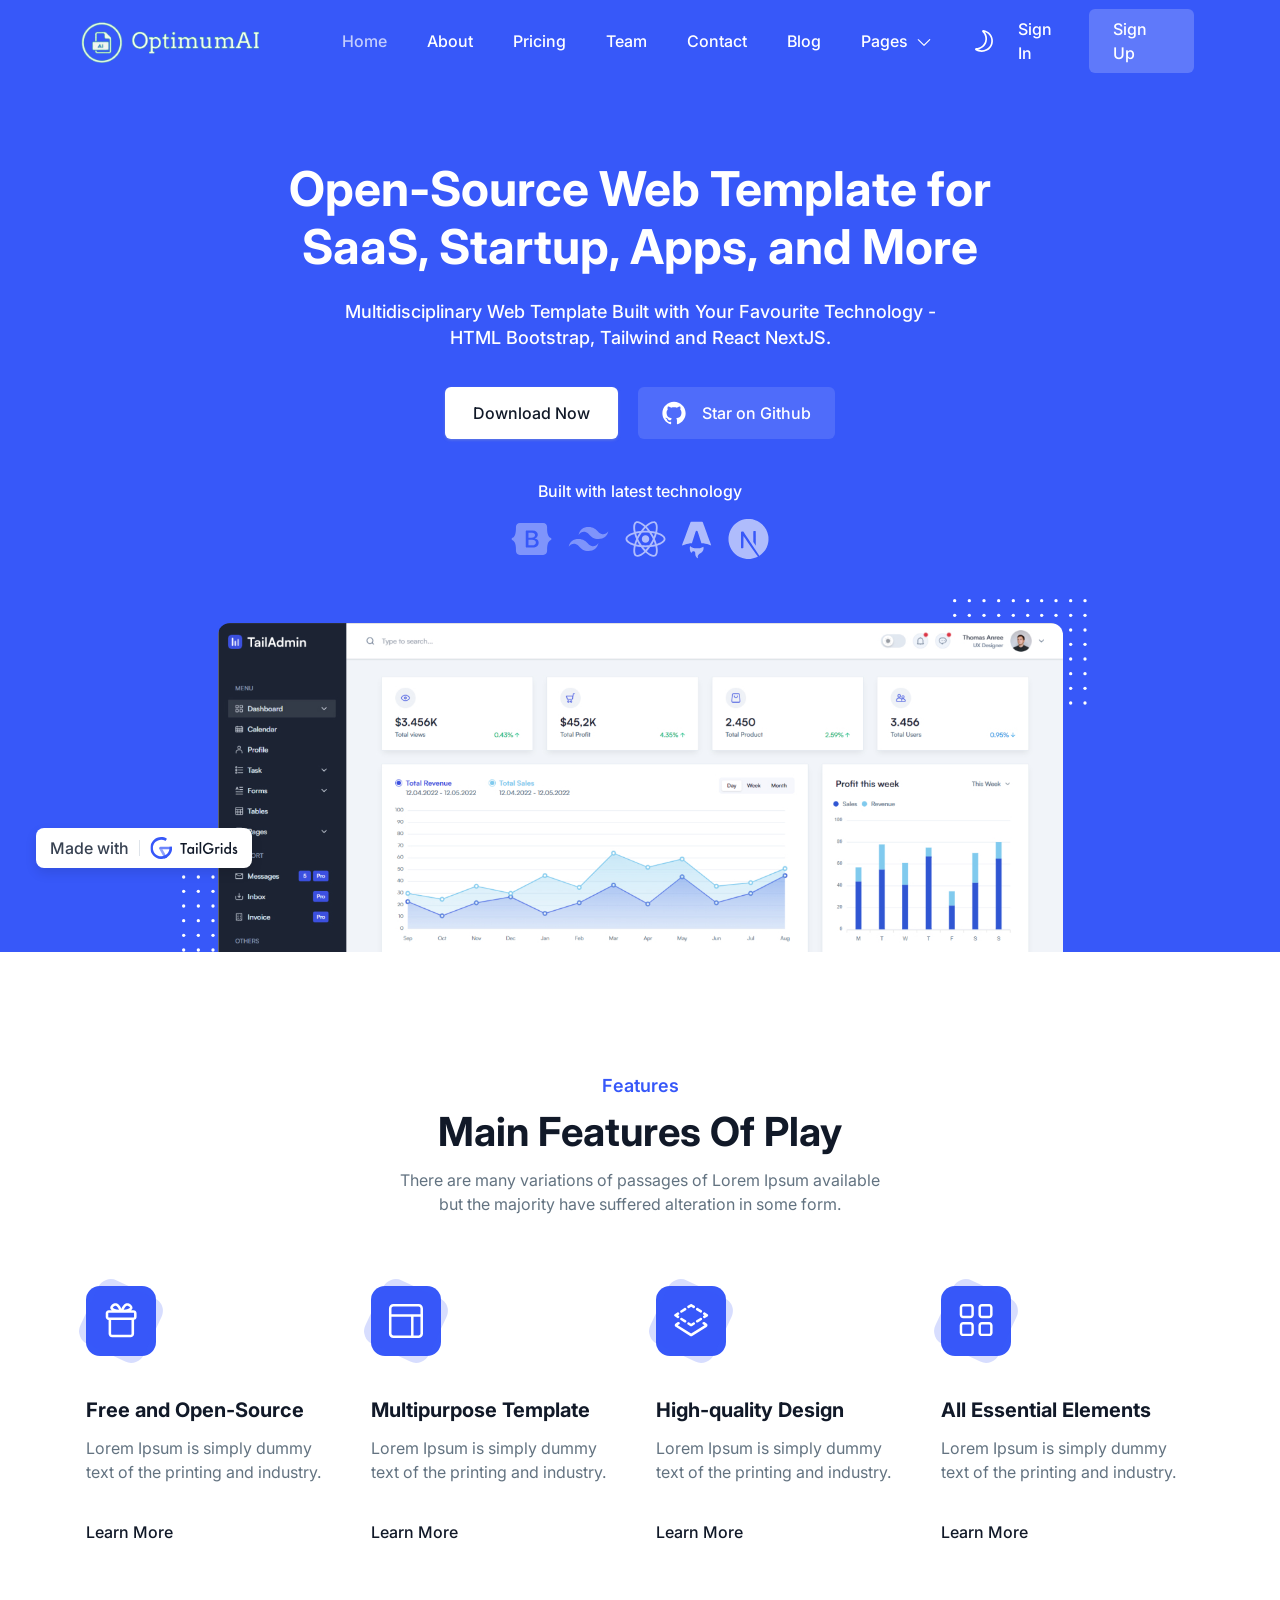
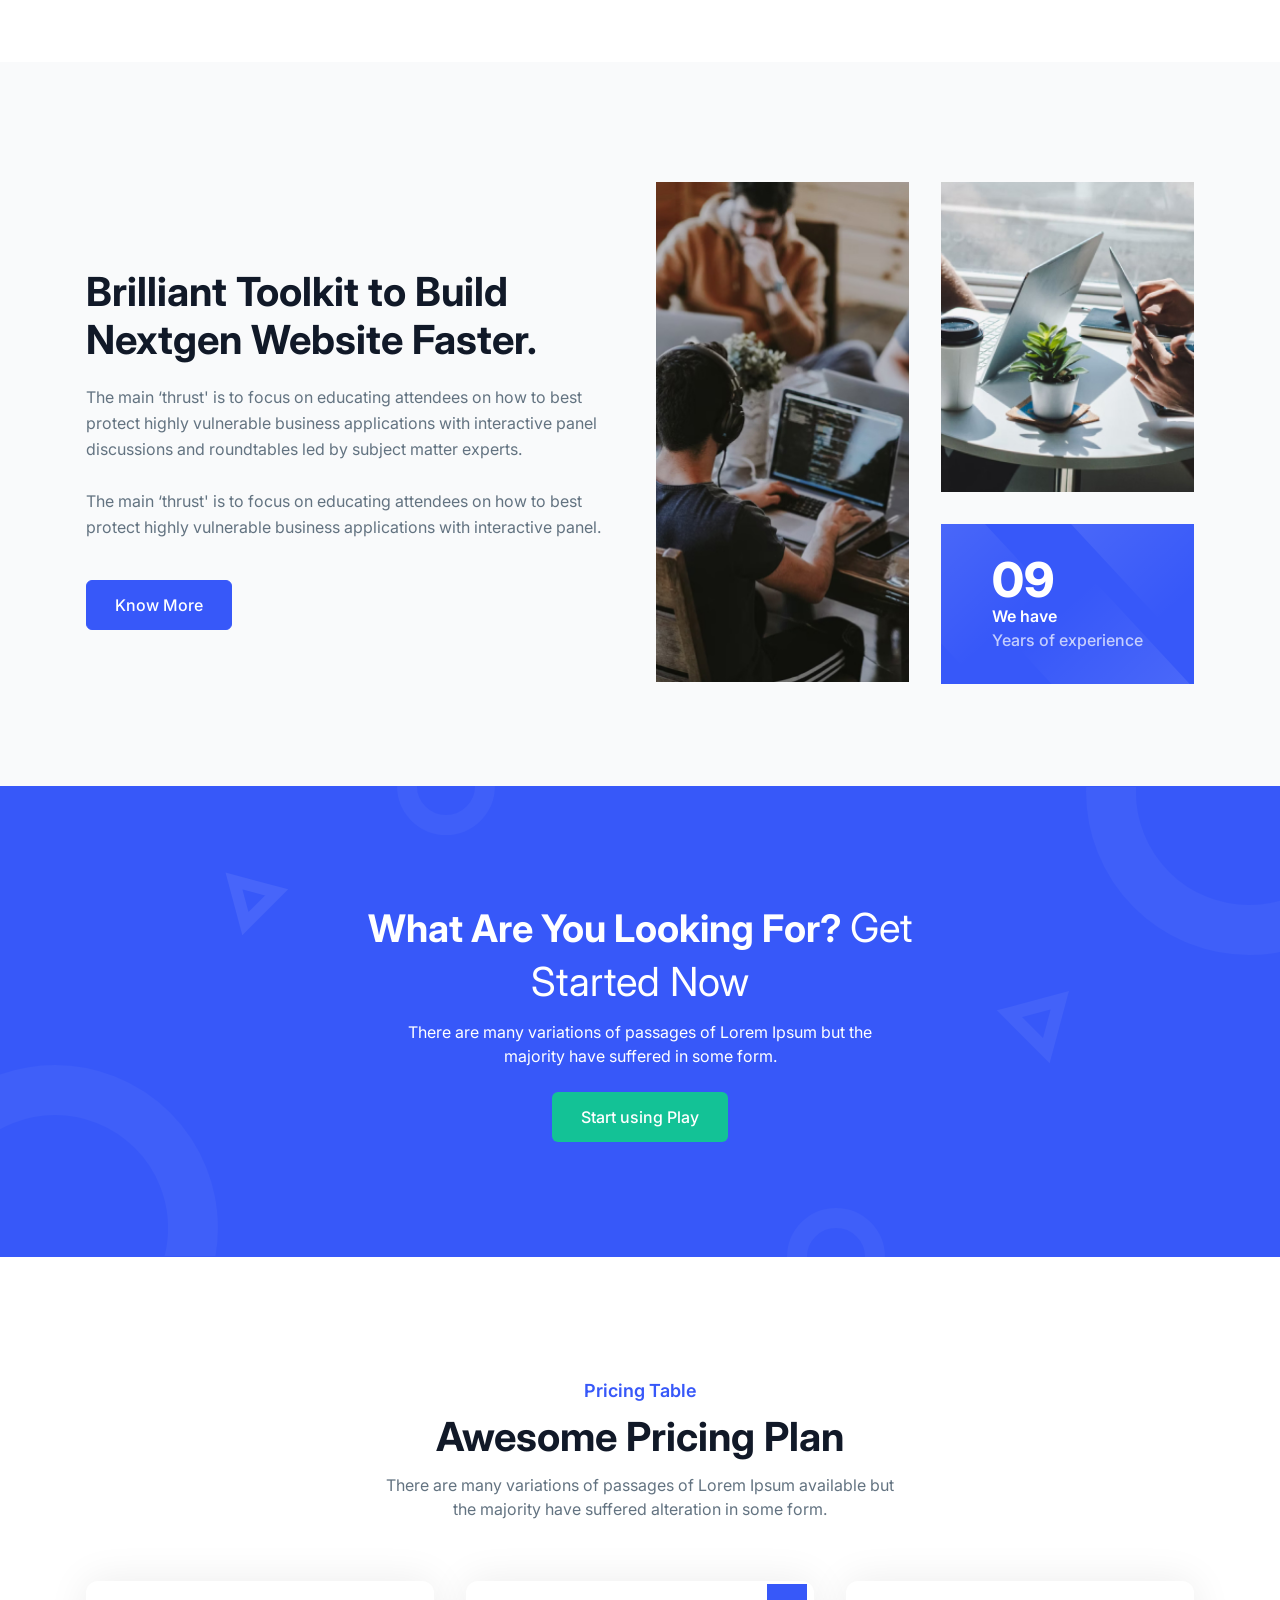
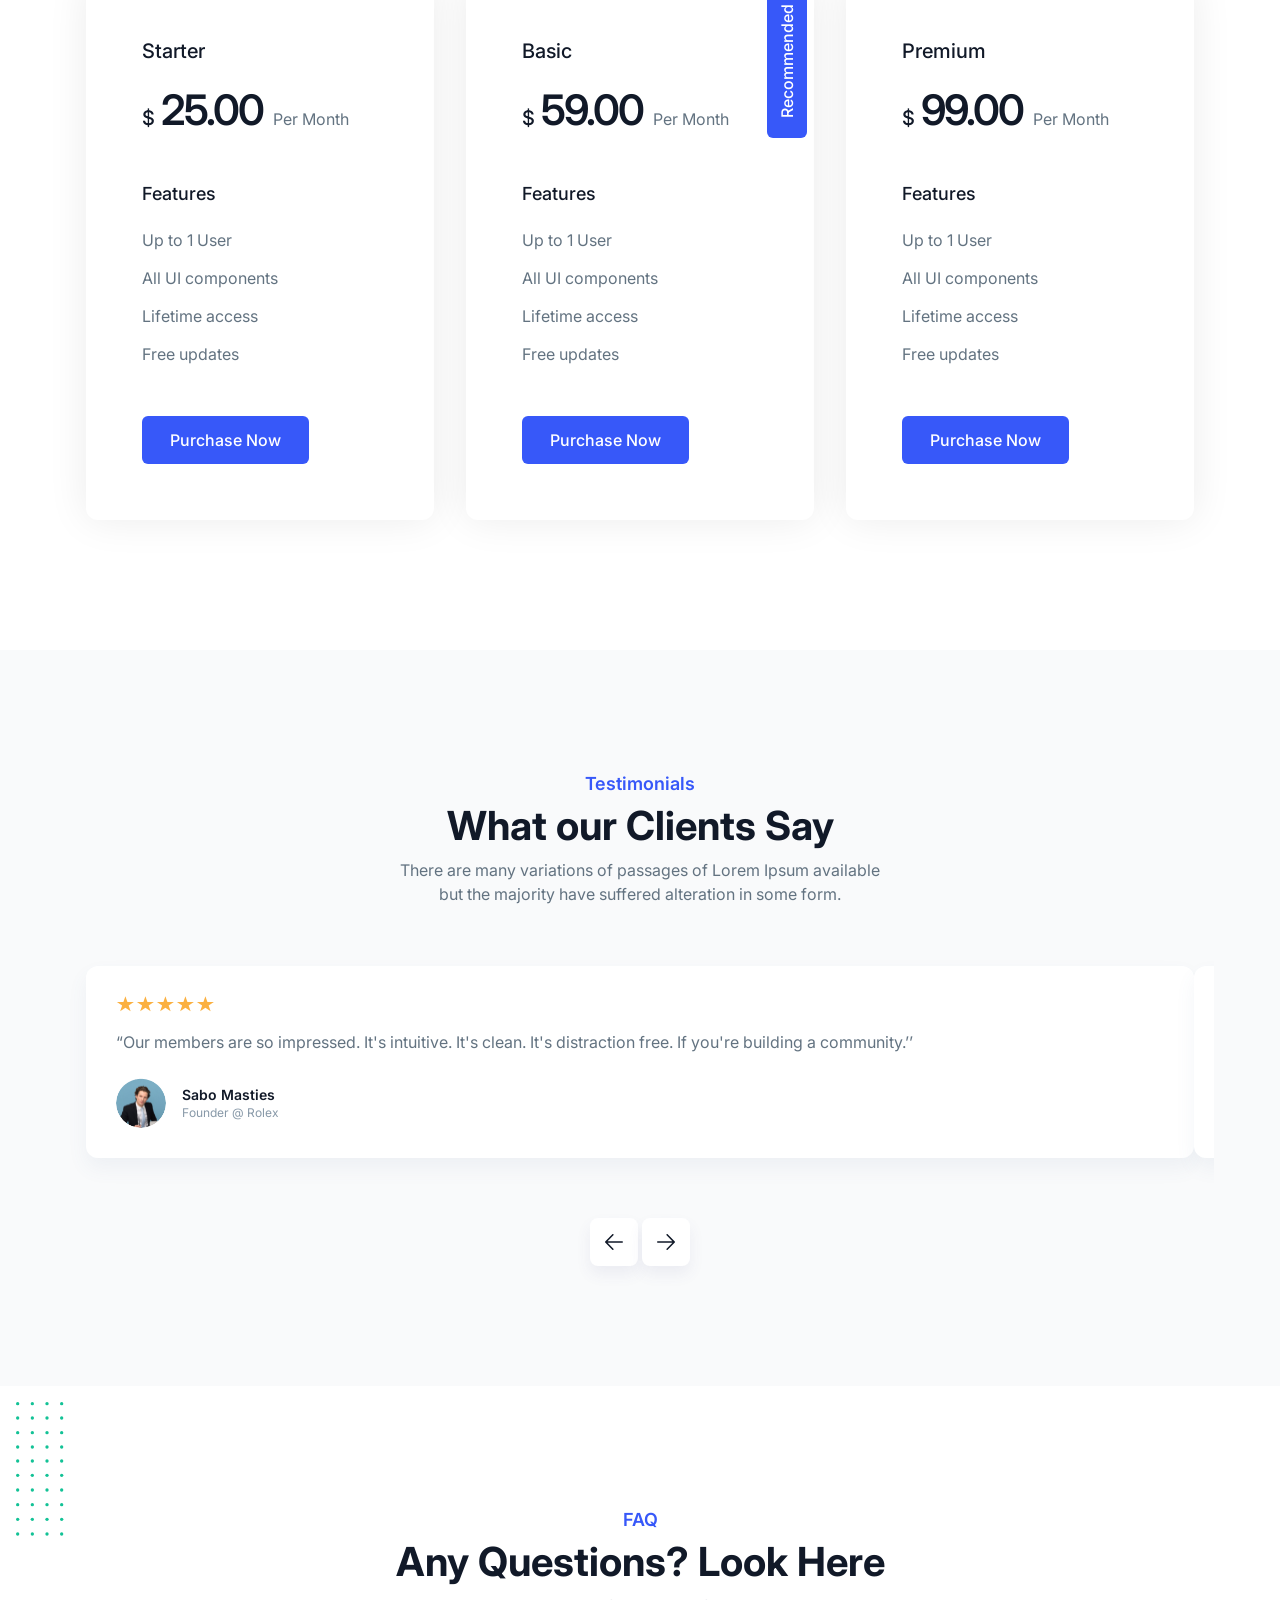
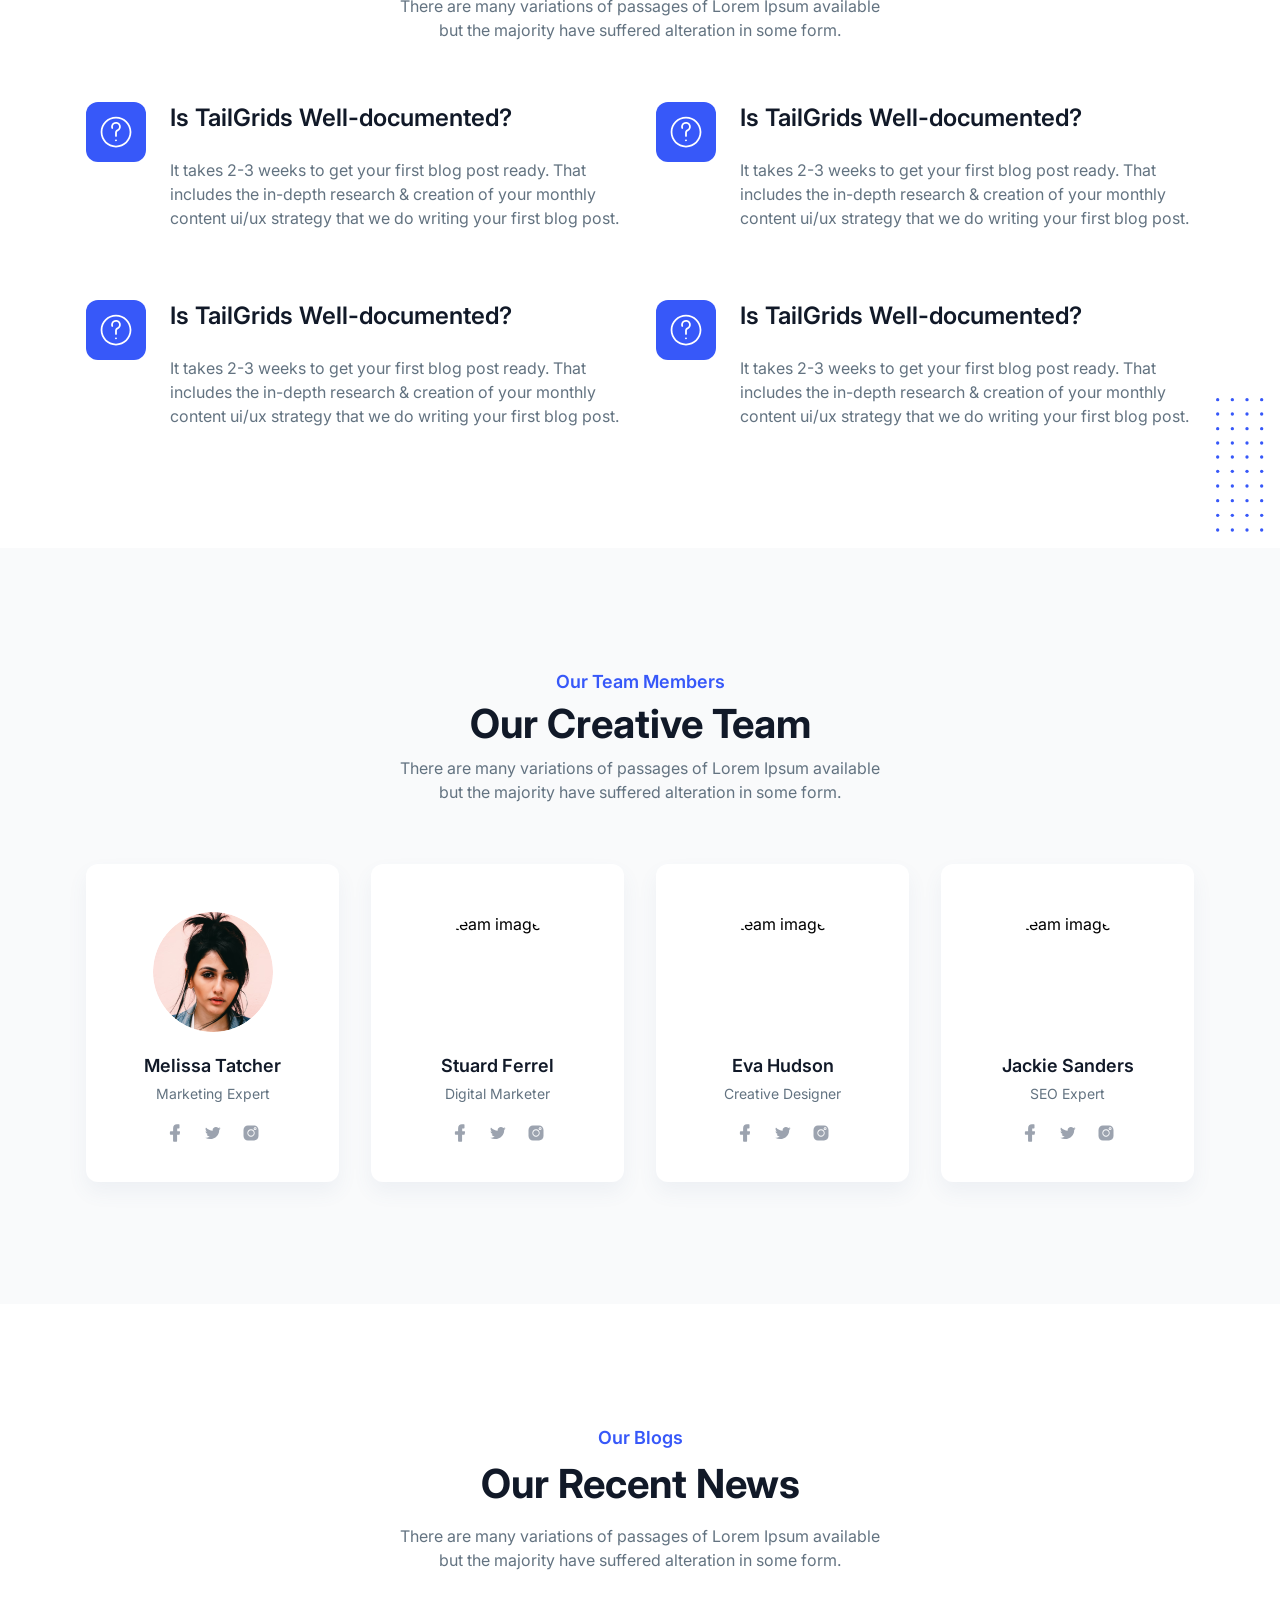
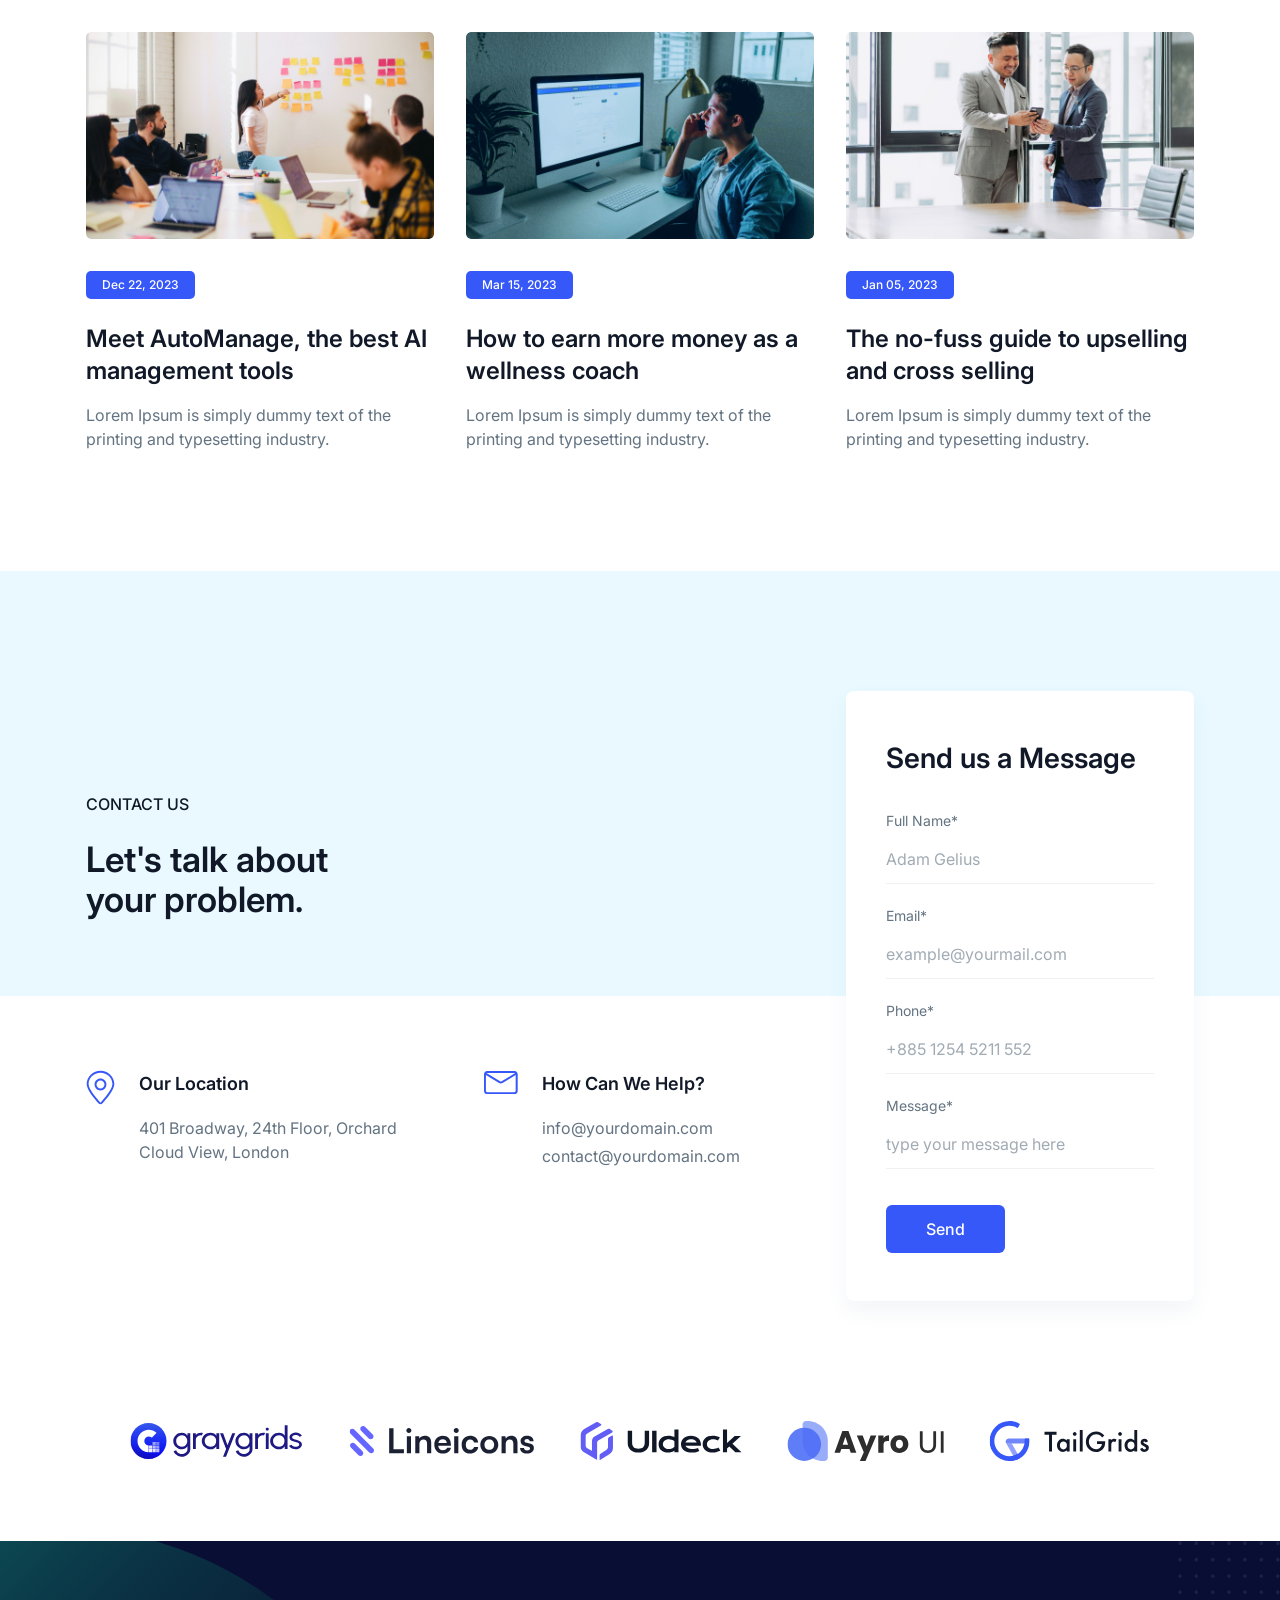
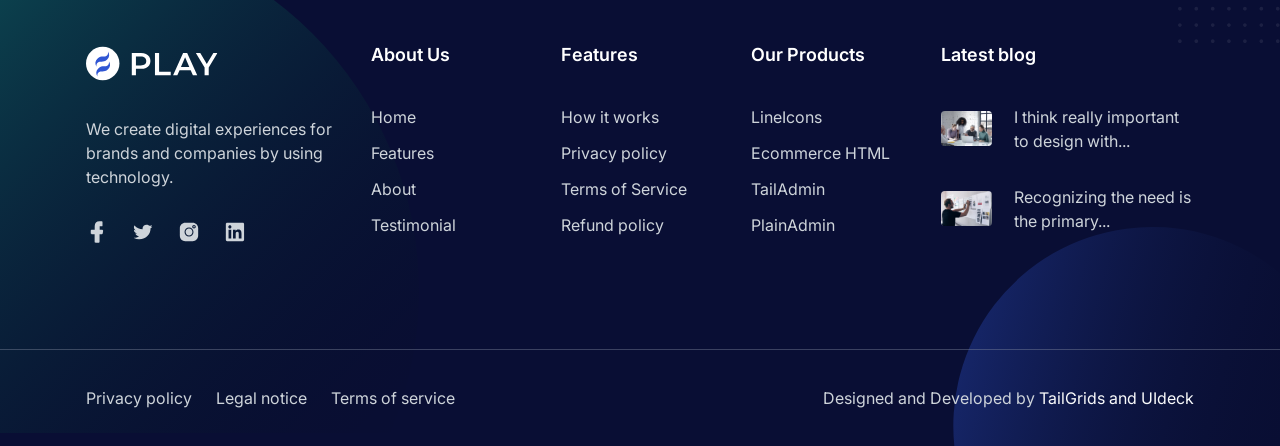
==== index.html @ 0784b269 "first commit" ====
<!DOCTYPE html>
<html lang="en" class="scroll-smooth">
  <head>
    <meta charset="UTF-8" />
    <meta http-equiv="X-UA-Compatible" content="IE=edge" />
    <meta name="viewport" content="width=device-width, initial-scale=1.0" />
    <title> OptimumAI </title>
    <link
      rel="shortcut icon"
      href="assets/images/favicon.png"
      type="image/x-icon"
    />
    <link rel="stylesheet" href="assets/css/swiper-bundle.min.css" />
    <link rel="stylesheet" href="assets/css/animate.css" />
    <link rel="stylesheet" href="assets/css/tailwind.css" />

    <!-- ==== WOW JS ==== -->
    <script src="assets/js/wow.min.js"></script>
    <script>
      new WOW().init();
    </script>
  </head>

  <body>
    <!-- ====== Navbar Section Start -->
    <div
      class="ud-header absolute left-0 top-0 z-40 flex w-full items-center bg-transparent"
    >
      <div class="container">
        <div class="relative -mx-4 flex items-center justify-between">
          <div class="w-60 max-w-full px-2">
            <a href="index.html" class="navbar-logo block w-full py-5">
              <img
                src="assets/images/logo/logo-white.png"
                alt="logo"
                class="header-logo w-full"
              />
            </a>
          </div>
          <div class="flex w-full items-center justify-between px-4">
            <div>
              <button
                id="navbarToggler"
                class="absolute right-4 top-1/2 block -translate-y-1/2 rounded-lg px-3 py-[6px] ring-primary focus:ring-2 lg:hidden"
              >
                <span
                  class="relative my-[6px] block h-[2px] w-[30px] bg-white"
                ></span>
                <span
                  class="relative my-[6px] block h-[2px] w-[30px] bg-white"
                ></span>
                <span
                  class="relative my-[6px] block h-[2px] w-[30px] bg-white"
                ></span>
              </button>
              <nav
                id="navbarCollapse"
                class="absolute right-4 top-full hidden w-full max-w-[250px] rounded-lg bg-white py-5 shadow-lg dark:bg-dark-2 lg:static lg:block lg:w-full lg:max-w-full lg:bg-transparent lg:px-4 lg:py-0 lg:shadow-none dark:lg:bg-transparent xl:px-6"
              >
                <ul class="blcok lg:flex 2xl:ml-20">
                  <li class="group relative">
                    <a
                      href="#home"
                      class="ud-menu-scroll mx-8 flex py-2 text-base font-medium text-dark group-hover:text-primary dark:text-white lg:mr-0 lg:inline-flex lg:px-0 lg:py-6 lg:text-white lg:group-hover:text-white lg:group-hover:opacity-70"
                    >
                      Home
                    </a>
                  </li>
                  <li class="group relative">
                    <a
                      href="#about"
                      class="ud-menu-scroll mx-8 flex py-2 text-base font-medium text-dark group-hover:text-primary dark:text-white lg:ml-7 lg:mr-0 lg:inline-flex lg:px-0 lg:py-6 lg:text-white lg:group-hover:text-white lg:group-hover:opacity-70 xl:ml-10"
                    >
                      About
                    </a>
                  </li>
                  <li class="group relative">
                    <a
                      href="#pricing"
                      class="ud-menu-scroll mx-8 flex py-2 text-base font-medium text-dark group-hover:text-primary dark:text-white lg:ml-7 lg:mr-0 lg:inline-flex lg:px-0 lg:py-6 lg:text-white lg:group-hover:text-white lg:group-hover:opacity-70 xl:ml-10"
                    >
                      Pricing
                    </a>
                  </li>
                  <li class="group relative">
                    <a
                      href="#team"
                      class="ud-menu-scroll mx-8 flex py-2 text-base font-medium text-dark group-hover:text-primary dark:text-white lg:ml-7 lg:mr-0 lg:inline-flex lg:px-0 lg:py-6 lg:text-white lg:group-hover:text-white lg:group-hover:opacity-70 xl:ml-10"
                    >
                      Team
                    </a>
                  </li>
                  <li class="group relative">
                    <a
                      href="#contact"
                      class="ud-menu-scroll mx-8 flex py-2 text-base font-medium text-dark group-hover:text-primary dark:text-white lg:ml-7 lg:mr-0 lg:inline-flex lg:px-0 lg:py-6 lg:text-white lg:group-hover:text-white lg:group-hover:opacity-70 xl:ml-10"
                    >
                      Contact
                    </a>
                  </li>
                  <li class="group relative">
                    <a
                      href="blog-grids.html"
                      class="ud-menu-scroll mx-8 flex py-2 text-base font-medium text-dark group-hover:text-primary dark:text-white lg:ml-7 lg:mr-0 lg:inline-flex lg:px-0 lg:py-6 lg:text-white lg:group-hover:text-white lg:group-hover:opacity-70 xl:ml-10"
                    >
                      Blog
                    </a>
                  </li>
                  <li class="submenu-item group relative">
                    <a
                      href="javascript:void(0)"
                      class="relative mx-8 flex items-center justify-between py-2 text-base font-medium text-dark group-hover:text-primary dark:text-white lg:ml-8 lg:mr-0 lg:inline-flex lg:py-6 lg:pl-0 lg:pr-4 lg:text-white lg:group-hover:text-white lg:group-hover:opacity-70 xl:ml-10"
                    >
                      Pages

                      <svg
                        class="ml-2 fill-current"
                        width="16"
                        height="20"
                        viewBox="0 0 16 20"
                        fill="none"
                        xmlns="http://www.w3.org/2000/svg"
                      >
                        <path
                          d="M7.99999 14.9C7.84999 14.9 7.72499 14.85 7.59999 14.75L1.84999 9.10005C1.62499 8.87505 1.62499 8.52505 1.84999 8.30005C2.07499 8.07505 2.42499 8.07505 2.64999 8.30005L7.99999 13.525L13.35 8.25005C13.575 8.02505 13.925 8.02505 14.15 8.25005C14.375 8.47505 14.375 8.82505 14.15 9.05005L8.39999 14.7C8.27499 14.825 8.14999 14.9 7.99999 14.9Z"
                        />
                      </svg>
                    </a>
                    <div
                      class="submenu relative left-0 top-full hidden w-[250px] rounded-sm bg-white p-4 transition-[top] duration-300 group-hover:opacity-100 dark:bg-dark-2 lg:invisible lg:absolute lg:top-[110%] lg:block lg:opacity-0 lg:shadow-lg lg:group-hover:visible lg:group-hover:top-full"
                    >
                      <a
                        href="about.html"
                        class="block rounded px-4 py-[10px] text-sm text-body-color hover:text-primary dark:text-dark-6 dark:hover:text-primary"
                      >
                        About Page
                      </a>
                      <a
                        href="pricing.html"
                        class="block rounded px-4 py-[10px] text-sm text-body-color hover:text-primary dark:text-dark-6 dark:hover:text-primary"
                      >
                        Pricing Page
                      </a>
                      <a
                        href="contact.html"
                        class="block rounded px-4 py-[10px] text-sm text-body-color hover:text-primary dark:text-dark-6 dark:hover:text-primary"
                      >
                        Contact Page
                      </a>
                      <a
                        href="blog-grids.html"
                        class="block rounded px-4 py-[10px] text-sm text-body-color hover:text-primary dark:text-dark-6 dark:hover:text-primary"
                      >
                        Blog Grid Page
                      </a>
                      <a
                        href="blog-details.html"
                        class="block rounded px-4 py-[10px] text-sm text-body-color hover:text-primary dark:text-dark-6 dark:hover:text-primary"
                      >
                        Blog Details Page
                      </a>
                      <a
                        href="signup.html"
                        class="block rounded px-4 py-[10px] text-sm text-body-color hover:text-primary dark:text-dark-6 dark:hover:text-primary"
                      >
                        Sign Up Page
                      </a>
                      <a
                        href="signin.html"
                        class="block rounded px-4 py-[10px] text-sm text-body-color hover:text-primary dark:text-dark-6 dark:hover:text-primary"
                      >
                        Sign In Page
                      </a>
                      <a
                        href="404.html"
                        class="block rounded px-4 py-[10px] text-sm text-body-color hover:text-primary dark:text-dark-6 dark:hover:text-primary"
                      >
                        404 Page
                      </a>
                    </div>
                  </li>
                </ul>
              </nav>
            </div>
            <div class="flex items-center justify-end pr-16 lg:pr-0">
              <label
                for="themeSwitcher"
                class="inline-flex cursor-pointer items-center"
                aria-label="themeSwitcher"
                name="themeSwitcher"
              >
                <input
                  type="checkbox"
                  name="themeSwitcher"
                  id="themeSwitcher"
                  class="sr-only"
                />
                <span class="block text-white dark:hidden">
                  <svg
                    class="fill-current"
                    width="24"
                    height="24"
                    viewBox="0 0 24 24"
                    fill="none"
                    xmlns="http://www.w3.org/2000/svg"
                  >
                    <path
                      d="M13.3125 1.50001C12.675 1.31251 12.0375 1.16251 11.3625 1.05001C10.875 0.975006 10.35 1.23751 10.1625 1.68751C9.93751 2.13751 10.05 2.70001 10.425 3.00001C13.0875 5.47501 14.0625 9.11251 12.975 12.525C11.775 16.3125 8.25001 18.975 4.16251 19.0875C3.63751 19.0875 3.22501 19.425 3.07501 19.9125C2.92501 20.4 3.15001 20.925 3.56251 21.1875C4.50001 21.75 5.43751 22.2 6.37501 22.5C7.46251 22.8375 8.58751 22.9875 9.71251 22.9875C11.625 22.9875 13.5 22.5 15.1875 21.5625C17.85 20.1 19.725 17.7375 20.55 14.8875C22.1625 9.26251 18.975 3.37501 13.3125 1.50001ZM18.9375 14.4C18.2625 16.8375 16.6125 18.825 14.4 20.0625C12.075 21.3375 9.41251 21.6 6.90001 20.85C6.63751 20.775 6.33751 20.6625 6.07501 20.55C10.05 19.7625 13.35 16.9125 14.5875 13.0125C15.675 9.56251 15 5.92501 12.7875 3.07501C17.5875 4.68751 20.2875 9.67501 18.9375 14.4Z"
                    />
                  </svg>
                </span>
                <span class="hidden text-white dark:block">
                  <svg
                    class="fill-current"
                    width="24"
                    height="24"
                    viewBox="0 0 24 24"
                    fill="none"
                    xmlns="http://www.w3.org/2000/svg"
                  >
                    <g clip-path="url(#clip0_2172_3070)">
                      <path
                        d="M12 6.89999C9.18752 6.89999 6.90002 9.18749 6.90002 12C6.90002 14.8125 9.18752 17.1 12 17.1C14.8125 17.1 17.1 14.8125 17.1 12C17.1 9.18749 14.8125 6.89999 12 6.89999ZM12 15.4125C10.125 15.4125 8.58752 13.875 8.58752 12C8.58752 10.125 10.125 8.58749 12 8.58749C13.875 8.58749 15.4125 10.125 15.4125 12C15.4125 13.875 13.875 15.4125 12 15.4125Z"
                      />
                      <path
                        d="M12 4.2375C12.45 4.2375 12.8625 3.8625 12.8625 3.375V1.5C12.8625 1.05 12.4875 0.637497 12 0.637497C11.55 0.637497 11.1375 1.0125 11.1375 1.5V3.4125C11.175 3.8625 11.55 4.2375 12 4.2375Z"
                      />
                      <path
                        d="M12 19.7625C11.55 19.7625 11.1375 20.1375 11.1375 20.625V22.5C11.1375 22.95 11.5125 23.3625 12 23.3625C12.45 23.3625 12.8625 22.9875 12.8625 22.5V20.5875C12.8625 20.1375 12.45 19.7625 12 19.7625Z"
                      />
                      <path
                        d="M18.1125 6.74999C18.3375 6.74999 18.5625 6.67499 18.7125 6.48749L19.9125 5.28749C20.25 4.94999 20.25 4.42499 19.9125 4.08749C19.575 3.74999 19.05 3.74999 18.7125 4.08749L17.5125 5.28749C17.175 5.62499 17.175 6.14999 17.5125 6.48749C17.6625 6.67499 17.8875 6.74999 18.1125 6.74999Z"
                      />
                      <path
                        d="M5.32501 17.5125L4.12501 18.675C3.78751 19.0125 3.78751 19.5375 4.12501 19.875C4.27501 20.025 4.50001 20.1375 4.72501 20.1375C4.95001 20.1375 5.17501 20.0625 5.32501 19.875L6.52501 18.675C6.86251 18.3375 6.86251 17.8125 6.52501 17.475C6.18751 17.175 5.62501 17.175 5.32501 17.5125Z"
                      />
                      <path
                        d="M22.5 11.175H20.5875C20.1375 11.175 19.725 11.55 19.725 12.0375C19.725 12.4875 20.1 12.9 20.5875 12.9H22.5C22.95 12.9 23.3625 12.525 23.3625 12.0375C23.3625 11.55 22.95 11.175 22.5 11.175Z"
                      />
                      <path
                        d="M4.23751 12C4.23751 11.55 3.86251 11.1375 3.37501 11.1375H1.50001C1.05001 11.1375 0.637512 11.5125 0.637512 12C0.637512 12.45 1.01251 12.8625 1.50001 12.8625H3.41251C3.86251 12.8625 4.23751 12.45 4.23751 12Z"
                      />
                      <path
                        d="M18.675 17.5125C18.3375 17.175 17.8125 17.175 17.475 17.5125C17.1375 17.85 17.1375 18.375 17.475 18.7125L18.675 19.9125C18.825 20.0625 19.05 20.175 19.275 20.175C19.5 20.175 19.725 20.1 19.875 19.9125C20.2125 19.575 20.2125 19.05 19.875 18.7125L18.675 17.5125Z"
                      />
                      <path
                        d="M5.32501 4.125C4.98751 3.7875 4.46251 3.7875 4.12501 4.125C3.78751 4.4625 3.78751 4.9875 4.12501 5.325L5.32501 6.525C5.47501 6.675 5.70001 6.7875 5.92501 6.7875C6.15001 6.7875 6.37501 6.7125 6.52501 6.525C6.86251 6.1875 6.86251 5.6625 6.52501 5.325L5.32501 4.125Z"
                      />
                    </g>
                    <defs>
                      <clipPath id="clip0_2172_3070">
                        <rect width="24" height="24" fill="white" />
                      </clipPath>
                    </defs>
                  </svg>
                </span>
              </label>
              <div class="hidden sm:flex">
                <a
                  href="signin.html"
                  class="loginBtn px-[22px] py-2 text-base font-medium text-white hover:opacity-70"
                >
                  Sign In
                </a>
                <a
                  href="signup.html"
                  class="signUpBtn rounded-md bg-white bg-opacity-20 px-6 py-2 text-base font-medium text-white duration-300 ease-in-out hover:bg-opacity-100 hover:text-dark"
                >
                  Sign Up
                </a>
              </div>
            </div>
          </div>
        </div>
      </div>
    </div>
    <!-- ====== Navbar Section End -->

    <!-- ====== Hero Section Start -->
    <div
      id="home"
      class="relative overflow-hidden bg-primary pt-[120px] md:pt-[130px] lg:pt-[160px]"
    >
      <div class="container">
        <div class="-mx-4 flex flex-wrap items-center">
          <div class="w-full px-4">
            <div
              class="hero-content wow fadeInUp mx-auto max-w-[780px] text-center"
              data-wow-delay=".2s"
            >
              <h1
                class="mb-6 text-3xl font-bold leading-snug text-white sm:text-4xl sm:leading-snug lg:text-5xl lg:leading-[1.2]"
              >
                Open-Source Web Template for SaaS, Startup, Apps, and More
              </h1>
              <p
                class="mx-auto mb-9 max-w-[600px] text-base font-medium text-white sm:text-lg sm:leading-[1.44]"
              >
                Multidisciplinary Web Template Built with Your Favourite
                Technology - HTML Bootstrap, Tailwind and React NextJS.
              </p>
              <ul
                class="mb-10 flex flex-wrap items-center justify-center gap-5"
              >
                <li>
                  <a
                    href="https://links.tailgrids.com/play-download"
                    class="inline-flex items-center justify-center rounded-md bg-white px-7 py-[14px] text-center text-base font-medium text-dark shadow-1 transition duration-300 ease-in-out hover:bg-gray-2 hover:text-body-color"
                  >
                    Download Now
                  </a>
                </li>
                <li>
                  <a
                    href="https://github.com/tailgrids/play-tailwind"
                    target="_blank"
                    class="flex items-center gap-4 rounded-md bg-white/[0.12] px-6 py-[14px] text-base font-medium text-white transition duration-300 ease-in-out hover:bg-white hover:text-dark"
                  >
                    <svg
                      class="fill-current"
                      width="24"
                      height="24"
                      viewBox="0 0 24 24"
                      fill="none"
                      xmlns="http://www.w3.org/2000/svg"
                    >
                      <g clip-path="url(#clip0_2005_10818)">
                        <path
                          d="M12 0.674805C5.625 0.674805 0.375 5.8498 0.375 12.2998C0.375 17.3998 3.7125 21.7498 8.3625 23.3248C8.9625 23.4373 9.15 23.0623 9.15 22.7998C9.15 22.5373 9.15 21.7873 9.1125 20.7748C5.8875 21.5248 5.2125 19.1998 5.2125 19.1998C4.6875 17.8873 3.9 17.5123 3.9 17.5123C2.85 16.7623 3.9375 16.7623 3.9375 16.7623C5.1 16.7998 5.7375 17.9623 5.7375 17.9623C6.75 19.7623 8.475 19.2373 9.1125 18.8998C9.225 18.1498 9.525 17.6248 9.8625 17.3248C7.3125 17.0623 4.575 16.0498 4.575 11.6248C4.575 10.3498 5.0625 9.3373 5.775 8.5498C5.6625 8.2873 5.25 7.0873 5.8875 5.4748C5.8875 5.4748 6.9 5.1748 9.1125 6.6748C10.05 6.4123 11.025 6.2623 12.0375 6.2623C13.05 6.2623 14.0625 6.3748 14.9625 6.6748C17.175 5.2123 18.15 5.4748 18.15 5.4748C18.7875 7.0498 18.4125 8.2873 18.2625 8.5498C19.0125 9.3373 19.4625 10.3873 19.4625 11.6248C19.4625 16.0498 16.725 17.0623 14.175 17.3248C14.5875 17.6998 14.9625 18.4498 14.9625 19.4998C14.9625 21.0748 14.925 22.3123 14.925 22.6873C14.925 22.9873 15.15 23.3248 15.7125 23.2123C20.2875 21.6748 23.625 17.3623 23.625 12.2248C23.5875 5.8498 18.375 0.674805 12 0.674805Z"
                        />
                      </g>
                      <defs>
                        <clipPath id="clip0_2005_10818">
                          <rect width="24" height="24" fill="white" />
                        </clipPath>
                      </defs>
                    </svg>
                    Star on Github
                  </a>
                </li>
              </ul>
              <div>
                <p class="mb-4 text-center text-base font-medium text-white">
                  Built with latest technology
                </p>
                <div
                  class="wow fadeInUp flex items-center justify-center gap-4 text-center"
                  data-wow-delay=".3s"
                >
                  <a
                    href="https://github.com/uideck/play-bootstrap/"
                    class="text-white/60 duration-300 ease-in-out hover:text-white"
                    target="_blank"
                  >
                    <svg
                      class="fill-current"
                      width="41"
                      height="32"
                      viewBox="0 0 41 32"
                      fill="none"
                      xmlns="http://www.w3.org/2000/svg"
                    >
                      <mask
                        id="mask0_2005_10788"
                        style="mask-type: luminance"
                        maskUnits="userSpaceOnUse"
                        x="0"
                        y="0"
                        width="41"
                        height="32"
                      >
                        <path
                          d="M0.521393 0.0454102H40.5214V31.9174H0.521393V0.0454102Z"
                        />
                      </mask>
                      <g mask="url(#mask0_2005_10788)">
                        <path
                          fill-rule="evenodd"
                          clip-rule="evenodd"
                          d="M8.82951 0.048584C6.54719 0.048584 4.85835 2.04626 4.93395 4.21266C5.00655 6.29398 4.91223 8.98962 4.23366 11.1879C3.55264 13.3923 2.4017 14.7893 0.521393 14.9686V16.993C2.4017 17.1727 3.55264 18.5689 4.23358 20.7737C4.91223 22.9719 5.00647 25.6676 4.93387 27.7489C4.85827 29.915 6.54711 31.913 8.82983 31.913H32.2163C34.4987 31.913 36.1872 29.9153 36.1116 27.7489C36.039 25.6676 36.1333 22.9719 36.8119 20.7737C37.4929 18.5689 38.641 17.1721 40.5214 16.993V14.9686C38.6411 14.7889 37.493 13.3927 36.8119 11.1879C36.1332 8.9899 36.039 6.29398 36.1116 4.21266C36.1872 2.04654 34.4987 0.048584 32.2163 0.048584H8.82951ZM27.6401 19.6632C27.6401 22.6463 25.415 24.4554 21.7224 24.4554H15.4366C15.2568 24.4554 15.0844 24.3839 14.9572 24.2568C14.8301 24.1297 14.7587 23.9572 14.7587 23.7774V8.18422C14.7587 8.00442 14.8301 7.83194 14.9572 7.70482C15.0844 7.57766 15.2568 7.50626 15.4366 7.50626H21.6866C24.7656 7.50626 26.7863 9.17406 26.7863 11.7347C26.7863 13.5319 25.427 15.1409 23.6952 15.4228V15.5165C26.0526 15.7751 27.6401 17.408 27.6401 19.6632ZM21.037 9.65538H17.453V14.7179H20.4716C22.8052 14.7179 24.092 13.7782 24.092 12.0986C24.0917 10.5245 22.9855 9.65538 21.037 9.65538ZM17.453 16.7265V22.3055H21.1689C23.5986 22.3055 24.8856 21.3306 24.8856 19.4984C24.8856 17.6663 23.5625 16.7263 21.0126 16.7263L17.453 16.7265Z"
                        />
                      </g>
                    </svg>
                  </a>

                  <a
                    href="https://github.com/TailGrids/play-tailwind/"
                    class="text-white/60 duration-300 ease-in-out hover:text-white"
                    target="_blank"
                  >
                    <svg
                      class="fill-current"
                      width="41"
                      height="26"
                      viewBox="0 0 41 26"
                      fill="none"
                      xmlns="http://www.w3.org/2000/svg"
                    >
                      <mask
                        id="mask0_2005_10783"
                        style="mask-type: luminance"
                        maskUnits="userSpaceOnUse"
                        x="0"
                        y="0"
                        width="41"
                        height="26"
                      >
                        <path
                          d="M0.521393 0.949463H40.5214V25.0135H0.521393V0.949463Z"
                        />
                      </mask>
                      <g mask="url(#mask0_2005_10783)">
                        <path
                          d="M20.5214 0.980713C15.1882 0.980713 11.8546 3.64743 10.5214 8.98071C12.5214 6.31399 14.8546 5.31399 17.5214 5.98071C19.043 6.36103 20.1302 7.46495 21.3342 8.68667C23.295 10.6771 25.5642 12.9807 30.5214 12.9807C35.8546 12.9807 39.1882 10.314 40.5214 4.98071C38.5214 7.64743 36.1882 8.64743 33.5214 7.98071C31.9998 7.60039 30.9126 6.49651 29.7086 5.27479C27.7478 3.28431 25.4786 0.980713 20.5214 0.980713ZM10.5214 12.9807C5.18819 12.9807 1.85459 15.6474 0.521393 20.9807C2.52139 18.314 4.85459 17.314 7.52139 17.9807C9.04299 18.361 10.1302 19.465 11.3342 20.6867C13.295 22.6771 15.5642 24.9807 20.5214 24.9807C25.8546 24.9807 29.1882 22.314 30.5214 16.9807C28.5214 19.6474 26.1882 20.6474 23.5214 19.9807C21.9998 19.6004 20.9126 18.4965 19.7086 17.2748C17.7478 15.2843 15.4786 12.9807 10.5214 12.9807Z"
                        />
                      </g>
                    </svg>
                  </a>

                  <a
                    href="https://github.com/NextJSTemplates/play-nextjs"
                    class="text-white/60 duration-300 ease-in-out hover:text-white"
                    target="_blank"
                  >
                    <svg
                      class="fill-current"
                      width="41"
                      height="36"
                      viewBox="0 0 41 36"
                      fill="none"
                      xmlns="http://www.w3.org/2000/svg"
                    >
                      <path
                        d="M40.5214 17.9856C40.5214 15.3358 37.203 12.8245 32.1154 11.2673C33.2894 6.08177 32.7678 1.95622 30.4686 0.63539C29.9386 0.325566 29.3186 0.178806 28.6422 0.178806V1.99699C29.017 1.99699 29.3186 2.07037 29.5714 2.20897C30.6802 2.84493 31.1614 5.26645 30.7862 8.38101C30.6966 9.14741 30.5498 9.95457 30.3706 10.7781C28.7726 10.3867 27.0278 10.0851 25.1934 9.88937C24.0926 8.38101 22.951 7.01125 21.8014 5.81273C24.4594 3.34229 26.9542 1.98883 28.6502 1.98883V0.170654C26.4082 0.170654 23.473 1.7687 20.505 4.54081C17.5374 1.78501 14.6022 0.203266 12.3598 0.203266V2.02145C14.0478 2.02145 16.5506 3.36673 19.2086 5.82089C18.0674 7.01941 16.9258 8.38101 15.8414 9.88937C13.9986 10.0851 12.2538 10.3867 10.6558 10.7862C10.4686 9.97089 10.3298 9.18001 10.2318 8.42177C9.84859 5.30721 10.3218 2.88569 11.4222 2.24157C11.667 2.09483 11.985 2.0296 12.3598 2.0296V0.211422C11.675 0.211422 11.0554 0.358178 10.5174 0.668006C8.22619 1.98883 7.71259 6.10626 8.89499 11.2754C3.82339 12.8409 0.521393 15.3439 0.521393 17.9856C0.521393 20.6354 3.8398 23.1466 8.9274 24.7039C7.7534 29.8894 8.27499 34.0149 10.5742 35.3358C11.1042 35.6456 11.7242 35.7923 12.409 35.7923C14.651 35.7923 17.5862 34.1943 20.5542 31.4222C23.5218 34.178 26.457 35.7597 28.699 35.7597C29.3842 35.7597 30.0038 35.613 30.5418 35.3031C32.833 33.9823 33.3466 29.8649 32.1642 24.6957C37.2194 23.1385 40.5214 20.6273 40.5214 17.9856ZM29.9058 12.5473C29.6042 13.5991 29.229 14.6835 28.805 15.7679C28.471 15.1156 28.1202 14.4634 27.737 13.8111C27.3622 13.1588 26.9626 12.5229 26.563 11.9032C27.7206 12.0745 28.8378 12.2864 29.9058 12.5473ZM26.1718 21.2306C25.5358 22.3313 24.8834 23.3749 24.2066 24.3451C22.9918 24.4511 21.7606 24.5082 20.5214 24.5082C19.2902 24.5082 18.059 24.4511 16.8526 24.3533C16.1758 23.3831 15.5154 22.3476 14.8794 21.2551C14.2598 20.187 13.697 19.1026 13.1834 18.01C13.689 16.9175 14.2598 15.8249 14.871 14.7569C15.507 13.6562 16.1594 12.6126 16.8362 11.6423C18.051 11.5363 19.2822 11.4793 20.5214 11.4793C21.7526 11.4793 22.9838 11.5363 24.1902 11.6342C24.867 12.6044 25.5274 13.6399 26.1634 14.7324C26.783 15.8005 27.3458 16.8849 27.8594 17.9774C27.3458 19.07 26.783 20.1625 26.1718 21.2306ZM28.805 20.1707C29.2454 21.2632 29.6206 22.3557 29.9302 23.4157C28.8622 23.6766 27.737 23.8967 26.571 24.0679C26.9706 23.4401 27.3702 22.796 27.7454 22.1356C28.1202 21.4833 28.471 20.8229 28.805 20.1707ZM20.5378 28.8702C19.7794 28.0875 19.021 27.2151 18.271 26.2611C19.005 26.2938 19.755 26.3182 20.5134 26.3182C21.2798 26.3182 22.0378 26.3019 22.7798 26.2611C22.0462 27.2151 21.2878 28.0875 20.5378 28.8702ZM14.4718 24.0679C13.3138 23.8967 12.197 23.6847 11.129 23.4238C11.4306 22.3721 11.8054 21.2877 12.2294 20.2033C12.5638 20.8555 12.9142 21.5078 13.2974 22.1601C13.6806 22.8123 14.0722 23.4483 14.4718 24.0679ZM20.497 7.10093C21.255 7.88365 22.0134 8.75605 22.7634 9.70998C22.0298 9.67737 21.2798 9.65293 20.5214 9.65293C19.755 9.65293 18.9966 9.66922 18.2546 9.70998C18.9886 8.75605 19.747 7.88365 20.497 7.10093ZM14.4634 11.9032C14.0642 12.531 13.6646 13.1751 13.2894 13.8356C12.9142 14.4878 12.5638 15.1401 12.2294 15.7923C11.7894 14.6998 11.4142 13.6073 11.1042 12.5473C12.1726 12.2946 13.2974 12.0745 14.4634 11.9032ZM7.08459 22.1111C4.19859 20.88 2.33139 19.2657 2.33139 17.9856C2.33139 16.7055 4.19859 15.083 7.08459 13.86C7.78579 13.5583 8.55219 13.2893 9.34339 13.0365C9.80779 14.6346 10.4194 16.2979 11.1778 18.0019C10.4278 19.6978 9.82419 21.3529 9.36779 22.9428C8.56059 22.69 7.79419 22.4128 7.08459 22.1111ZM11.4714 33.7622C10.3626 33.1262 9.8814 30.7047 10.2566 27.5901C10.3462 26.8237 10.493 26.0166 10.6722 25.1931C12.2702 25.5844 14.015 25.8861 15.8494 26.0818C16.9502 27.5901 18.0918 28.9599 19.2414 30.1584C16.5834 32.6289 14.0886 33.9823 12.3926 33.9823C12.0258 33.9742 11.7158 33.9008 11.4714 33.7622ZM30.811 27.5494C31.1942 30.6639 30.721 33.0855 29.6206 33.7296C29.3758 33.8763 29.0578 33.9415 28.683 33.9415C26.995 33.9415 24.4922 32.5963 21.8342 30.1421C22.9754 28.9436 24.117 27.582 25.2014 26.0736C27.0442 25.8779 28.789 25.5763 30.387 25.1768C30.5742 26.0003 30.721 26.7911 30.811 27.5494ZM33.9498 22.1111C33.2486 22.4128 32.4822 22.6819 31.6914 22.9346C31.2266 21.3366 30.615 19.6733 29.857 17.9693C30.607 16.2734 31.2102 14.6183 31.667 13.0284C32.4742 13.2811 33.2406 13.5583 33.9582 13.86C36.8442 15.0912 38.7114 16.7055 38.7114 17.9856C38.7034 19.2657 36.8362 20.8881 33.9498 22.1111Z"
                      />
                      <path
                        d="M20.5134 21.7133C22.5714 21.7133 24.2394 20.0451 24.2394 17.9873C24.2394 15.9294 22.5714 14.2612 20.5134 14.2612C18.4558 14.2612 16.7874 15.9294 16.7874 17.9873C16.7874 20.0451 18.4558 21.7133 20.5134 21.7133Z"
                      />
                    </svg>
                  </a>

                  <a
                    href="https://github.com/TailGrids/play-astro/"
                    class="text-white/60 duration-300 ease-in-out hover:text-white"
                    target="_blank"
                  >
                    <svg
                      class="mt-0.5 fill-current"
                      width="30"
                      height="38"
                      viewBox="0 0 30 38"
                      fill="none"
                      xmlns="http://www.w3.org/2000/svg"
                    >
                      <g clip-path="url(#clip0_2412_2096)">
                        <path
                          d="M9.54022 32.0145C7.86872 30.4866 7.38074 27.2761 8.07717 24.9502C9.28468 26.4166 10.9578 26.8812 12.6908 27.1434C15.3662 27.548 17.9937 27.3967 20.479 26.1739C20.7633 26.0338 21.0261 25.8477 21.3368 25.6591C21.57 26.3357 21.6306 27.0187 21.5492 27.7139C21.3511 29.407 20.5086 30.7148 19.1685 31.7062C18.6326 32.1027 18.0656 32.4572 17.5121 32.8311C15.8119 33.9803 15.3519 35.3278 15.9907 37.2877C16.0059 37.3358 16.0195 37.3835 16.0538 37.5C15.1857 37.1114 14.5516 36.5456 14.0684 35.8018C13.5581 35.017 13.3153 34.1486 13.3026 33.209C13.2962 32.7518 13.2962 32.2905 13.2347 31.8397C13.0845 30.7407 12.5686 30.2486 11.5967 30.2203C10.5992 30.1912 9.81018 30.8078 9.60094 31.779C9.58497 31.8535 9.5618 31.9271 9.53863 32.0137L9.54022 32.0145Z"
                        />
                        <path
                          d="M0 24.5627C0 24.5627 4.94967 22.1515 9.91317 22.1515L13.6555 10.5697C13.7956 10.0096 14.2046 9.62894 14.6665 9.62894C15.1283 9.62894 15.5374 10.0096 15.6775 10.5697L19.4198 22.1515C25.2984 22.1515 29.333 24.5627 29.333 24.5627C29.333 24.5627 20.9256 1.65922 20.9092 1.61326C20.6679 0.936116 20.2605 0.5 19.7113 0.5H9.62256C9.07337 0.5 8.68245 0.936116 8.42473 1.61326C8.40654 1.65835 0 24.5627 0 24.5627Z"
                        />
                      </g>
                      <defs>
                        <clipPath id="clip0_2412_2096">
                          <rect
                            width="29.3925"
                            height="37"
                            transform="translate(0 0.5)"
                          />
                        </clipPath>
                      </defs>
                    </svg>
                  </a>

                  <a
                    href="https://github.com/NextJSTemplates/play-nextjs"
                    class="text-white/60 duration-300 ease-in-out hover:text-white"
                    target="_blank"
                  >
                    <svg
                      class="fill-current"
                      width="41"
                      height="40"
                      viewBox="0 0 41 40"
                      fill="none"
                      xmlns="http://www.w3.org/2000/svg"
                    >
                      <path
                        d="M19.1914 0.0107542C19.1054 0.0185659 18.8322 0.0459068 18.5862 0.0654364C12.911 0.577104 7.59499 3.63931 4.22819 8.34588C2.35339 10.9628 1.15419 13.9313 0.700995 17.0755C0.540995 18.173 0.521393 18.4972 0.521393 19.9854C0.521393 21.4735 0.540995 21.7977 0.700995 22.8952C1.78699 30.3984 7.12619 36.7025 14.3678 39.0382C15.6646 39.4561 17.0314 39.7412 18.5862 39.9131C19.1914 39.9795 21.8082 39.9795 22.4138 39.9131C25.097 39.6163 27.3702 38.9523 29.6122 37.8078C29.9562 37.6321 30.0226 37.5852 29.9754 37.5462C29.9442 37.5227 28.4798 35.5581 26.7218 33.1833L23.527 28.8673L19.5234 22.9421C17.3206 19.6846 15.5082 17.0208 15.4926 17.0208C15.477 17.0169 15.4614 19.6495 15.4534 22.864C15.4418 28.4924 15.4378 28.7189 15.3678 28.8517C15.2662 29.0431 15.1878 29.1212 15.0238 29.2071C14.899 29.2696 14.7894 29.2813 14.1998 29.2813H13.5242L13.3442 29.1681C13.227 29.0938 13.1414 28.9962 13.0826 28.8829L13.0006 28.7072L13.0086 20.8759L13.0202 13.0407L13.1414 12.8884C13.2038 12.8064 13.3366 12.7009 13.4302 12.6502C13.5906 12.572 13.653 12.5642 14.3286 12.5642C15.1254 12.5642 15.2582 12.5955 15.4654 12.822C15.5238 12.8845 17.6914 16.1498 20.285 20.083C22.8786 24.0162 26.425 29.3868 28.167 32.0232L31.331 36.8158L31.491 36.7103C32.909 35.7885 34.4086 34.4761 35.5962 33.1091C38.123 30.207 39.7518 26.6683 40.2986 22.8952C40.459 21.7977 40.4786 21.4735 40.4786 19.9854C40.4786 18.4972 40.459 18.173 40.2986 17.0755C39.213 9.57232 33.8738 3.26825 26.6322 0.93254C25.355 0.518516 23.9958 0.233389 22.4722 0.0615304C22.0974 0.0224718 19.5158 -0.0204928 19.1914 0.0107542ZM27.3702 12.0955C27.5578 12.1892 27.7102 12.3689 27.765 12.5564C27.7962 12.658 27.8038 14.8296 27.7962 19.7237L27.7842 26.7464L26.5462 24.8482L25.3042 22.9499V17.845C25.3042 14.5445 25.3198 12.6892 25.343 12.5994C25.4058 12.3806 25.5422 12.2088 25.7298 12.1072C25.8902 12.0252 25.9486 12.0174 26.5618 12.0174C27.1398 12.0174 27.2414 12.0252 27.3702 12.0955Z"
                      />
                    </svg>
                  </a>
                </div>
              </div>
            </div>
          </div>

          <div class="w-full px-4">
            <div
              class="wow fadeInUp relative z-10 mx-auto max-w-[845px]"
              data-wow-delay=".25s"
            >
              <div class="mt-16">
                <img
                  src="assets/images/hero/hero-image.jpg"
                  alt="hero"
                  class="mx-auto max-w-full rounded-t-xl rounded-tr-xl"
                />
              </div>
              <div class="absolute -left-9 bottom-0 z-[-1]">
                <svg
                  width="134"
                  height="106"
                  viewBox="0 0 134 106"
                  fill="none"
                  xmlns="http://www.w3.org/2000/svg"
                >
                  <circle
                    cx="1.66667"
                    cy="104"
                    r="1.66667"
                    transform="rotate(-90 1.66667 104)"
                    fill="white"
                  />
                  <circle
                    cx="16.3333"
                    cy="104"
                    r="1.66667"
                    transform="rotate(-90 16.3333 104)"
                    fill="white"
                  />
                  <circle
                    cx="31"
                    cy="104"
                    r="1.66667"
                    transform="rotate(-90 31 104)"
                    fill="white"
                  />
                  <circle
                    cx="45.6667"
                    cy="104"
                    r="1.66667"
                    transform="rotate(-90 45.6667 104)"
                    fill="white"
                  />
                  <circle
                    cx="60.3333"
                    cy="104"
                    r="1.66667"
                    transform="rotate(-90 60.3333 104)"
                    fill="white"
                  />
                  <circle
                    cx="88.6667"
                    cy="104"
                    r="1.66667"
                    transform="rotate(-90 88.6667 104)"
                    fill="white"
                  />
                  <circle
                    cx="117.667"
                    cy="104"
                    r="1.66667"
                    transform="rotate(-90 117.667 104)"
                    fill="white"
                  />
                  <circle
                    cx="74.6667"
                    cy="104"
                    r="1.66667"
                    transform="rotate(-90 74.6667 104)"
                    fill="white"
                  />
                  <circle
                    cx="103"
                    cy="104"
                    r="1.66667"
                    transform="rotate(-90 103 104)"
                    fill="white"
                  />
                  <circle
                    cx="132"
                    cy="104"
                    r="1.66667"
                    transform="rotate(-90 132 104)"
                    fill="white"
                  />
                  <circle
                    cx="1.66667"
                    cy="89.3333"
                    r="1.66667"
                    transform="rotate(-90 1.66667 89.3333)"
                    fill="white"
                  />
                  <circle
                    cx="16.3333"
                    cy="89.3333"
                    r="1.66667"
                    transform="rotate(-90 16.3333 89.3333)"
                    fill="white"
                  />
                  <circle
                    cx="31"
                    cy="89.3333"
                    r="1.66667"
                    transform="rotate(-90 31 89.3333)"
                    fill="white"
                  />
                  <circle
                    cx="45.6667"
                    cy="89.3333"
                    r="1.66667"
                    transform="rotate(-90 45.6667 89.3333)"
                    fill="white"
                  />
                  <circle
                    cx="60.3333"
                    cy="89.3338"
                    r="1.66667"
                    transform="rotate(-90 60.3333 89.3338)"
                    fill="white"
                  />
                  <circle
                    cx="88.6667"
                    cy="89.3338"
                    r="1.66667"
                    transform="rotate(-90 88.6667 89.3338)"
                    fill="white"
                  />
                  <circle
                    cx="117.667"
                    cy="89.3338"
                    r="1.66667"
                    transform="rotate(-90 117.667 89.3338)"
                    fill="white"
                  />
                  <circle
                    cx="74.6667"
                    cy="89.3338"
                    r="1.66667"
                    transform="rotate(-90 74.6667 89.3338)"
                    fill="white"
                  />
                  <circle
                    cx="103"
                    cy="89.3338"
                    r="1.66667"
                    transform="rotate(-90 103 89.3338)"
                    fill="white"
                  />
                  <circle
                    cx="132"
                    cy="89.3338"
                    r="1.66667"
                    transform="rotate(-90 132 89.3338)"
                    fill="white"
                  />
                  <circle
                    cx="1.66667"
                    cy="74.6673"
                    r="1.66667"
                    transform="rotate(-90 1.66667 74.6673)"
                    fill="white"
                  />
                  <circle
                    cx="1.66667"
                    cy="31.0003"
                    r="1.66667"
                    transform="rotate(-90 1.66667 31.0003)"
                    fill="white"
                  />
                  <circle
                    cx="16.3333"
                    cy="74.6668"
                    r="1.66667"
                    transform="rotate(-90 16.3333 74.6668)"
                    fill="white"
                  />
                  <circle
                    cx="16.3333"
                    cy="31.0003"
                    r="1.66667"
                    transform="rotate(-90 16.3333 31.0003)"
                    fill="white"
                  />
                  <circle
                    cx="31"
                    cy="74.6668"
                    r="1.66667"
                    transform="rotate(-90 31 74.6668)"
                    fill="white"
                  />
                  <circle
                    cx="31"
                    cy="31.0003"
                    r="1.66667"
                    transform="rotate(-90 31 31.0003)"
                    fill="white"
                  />
                  <circle
                    cx="45.6667"
                    cy="74.6668"
                    r="1.66667"
                    transform="rotate(-90 45.6667 74.6668)"
                    fill="white"
                  />
                  <circle
                    cx="45.6667"
                    cy="31.0003"
                    r="1.66667"
                    transform="rotate(-90 45.6667 31.0003)"
                    fill="white"
                  />
                  <circle
                    cx="60.3333"
                    cy="74.6668"
                    r="1.66667"
                    transform="rotate(-90 60.3333 74.6668)"
                    fill="white"
                  />
                  <circle
                    cx="60.3333"
                    cy="31.0001"
                    r="1.66667"
                    transform="rotate(-90 60.3333 31.0001)"
                    fill="white"
                  />
                  <circle
                    cx="88.6667"
                    cy="74.6668"
                    r="1.66667"
                    transform="rotate(-90 88.6667 74.6668)"
                    fill="white"
                  />
                  <circle
                    cx="88.6667"
                    cy="31.0001"
                    r="1.66667"
                    transform="rotate(-90 88.6667 31.0001)"
                    fill="white"
                  />
                  <circle
                    cx="117.667"
                    cy="74.6668"
                    r="1.66667"
                    transform="rotate(-90 117.667 74.6668)"
                    fill="white"
                  />
                  <circle
                    cx="117.667"
                    cy="31.0001"
                    r="1.66667"
                    transform="rotate(-90 117.667 31.0001)"
                    fill="white"
                  />
                  <circle
                    cx="74.6667"
                    cy="74.6668"
                    r="1.66667"
                    transform="rotate(-90 74.6667 74.6668)"
                    fill="white"
                  />
                  <circle
                    cx="74.6667"
                    cy="31.0001"
                    r="1.66667"
                    transform="rotate(-90 74.6667 31.0001)"
                    fill="white"
                  />
                  <circle
                    cx="103"
                    cy="74.6668"
                    r="1.66667"
                    transform="rotate(-90 103 74.6668)"
                    fill="white"
                  />
                  <circle
                    cx="103"
                    cy="31.0001"
                    r="1.66667"
                    transform="rotate(-90 103 31.0001)"
                    fill="white"
                  />
                  <circle
                    cx="132"
                    cy="74.6668"
                    r="1.66667"
                    transform="rotate(-90 132 74.6668)"
                    fill="white"
                  />
                  <circle
                    cx="132"
                    cy="31.0001"
                    r="1.66667"
                    transform="rotate(-90 132 31.0001)"
                    fill="white"
                  />
                  <circle
                    cx="1.66667"
                    cy="60.0003"
                    r="1.66667"
                    transform="rotate(-90 1.66667 60.0003)"
                    fill="white"
                  />
                  <circle
                    cx="1.66667"
                    cy="16.3336"
                    r="1.66667"
                    transform="rotate(-90 1.66667 16.3336)"
                    fill="white"
                  />
                  <circle
                    cx="16.3333"
                    cy="60.0003"
                    r="1.66667"
                    transform="rotate(-90 16.3333 60.0003)"
                    fill="white"
                  />
                  <circle
                    cx="16.3333"
                    cy="16.3336"
                    r="1.66667"
                    transform="rotate(-90 16.3333 16.3336)"
                    fill="white"
                  />
                  <circle
                    cx="31"
                    cy="60.0003"
                    r="1.66667"
                    transform="rotate(-90 31 60.0003)"
                    fill="white"
                  />
                  <circle
                    cx="31"
                    cy="16.3336"
                    r="1.66667"
                    transform="rotate(-90 31 16.3336)"
                    fill="white"
                  />
                  <circle
                    cx="45.6667"
                    cy="60.0003"
                    r="1.66667"
                    transform="rotate(-90 45.6667 60.0003)"
                    fill="white"
                  />
                  <circle
                    cx="45.6667"
                    cy="16.3336"
                    r="1.66667"
                    transform="rotate(-90 45.6667 16.3336)"
                    fill="white"
                  />
                  <circle
                    cx="60.3333"
                    cy="60.0003"
                    r="1.66667"
                    transform="rotate(-90 60.3333 60.0003)"
                    fill="white"
                  />
                  <circle
                    cx="60.3333"
                    cy="16.3336"
                    r="1.66667"
                    transform="rotate(-90 60.3333 16.3336)"
                    fill="white"
                  />
                  <circle
                    cx="88.6667"
                    cy="60.0003"
                    r="1.66667"
                    transform="rotate(-90 88.6667 60.0003)"
                    fill="white"
                  />
                  <circle
                    cx="88.6667"
                    cy="16.3336"
                    r="1.66667"
                    transform="rotate(-90 88.6667 16.3336)"
                    fill="white"
                  />
                  <circle
                    cx="117.667"
                    cy="60.0003"
                    r="1.66667"
                    transform="rotate(-90 117.667 60.0003)"
                    fill="white"
                  />
                  <circle
                    cx="117.667"
                    cy="16.3336"
                    r="1.66667"
                    transform="rotate(-90 117.667 16.3336)"
                    fill="white"
                  />
                  <circle
                    cx="74.6667"
                    cy="60.0003"
                    r="1.66667"
                    transform="rotate(-90 74.6667 60.0003)"
                    fill="white"
                  />
                  <circle
                    cx="74.6667"
                    cy="16.3336"
                    r="1.66667"
                    transform="rotate(-90 74.6667 16.3336)"
                    fill="white"
                  />
                  <circle
                    cx="103"
                    cy="60.0003"
                    r="1.66667"
                    transform="rotate(-90 103 60.0003)"
                    fill="white"
                  />
                  <circle
                    cx="103"
                    cy="16.3336"
                    r="1.66667"
                    transform="rotate(-90 103 16.3336)"
                    fill="white"
                  />
                  <circle
                    cx="132"
                    cy="60.0003"
                    r="1.66667"
                    transform="rotate(-90 132 60.0003)"
                    fill="white"
                  />
                  <circle
                    cx="132"
                    cy="16.3336"
                    r="1.66667"
                    transform="rotate(-90 132 16.3336)"
                    fill="white"
                  />
                  <circle
                    cx="1.66667"
                    cy="45.3336"
                    r="1.66667"
                    transform="rotate(-90 1.66667 45.3336)"
                    fill="white"
                  />
                  <circle
                    cx="1.66667"
                    cy="1.66683"
                    r="1.66667"
                    transform="rotate(-90 1.66667 1.66683)"
                    fill="white"
                  />
                  <circle
                    cx="16.3333"
                    cy="45.3336"
                    r="1.66667"
                    transform="rotate(-90 16.3333 45.3336)"
                    fill="white"
                  />
                  <circle
                    cx="16.3333"
                    cy="1.66683"
                    r="1.66667"
                    transform="rotate(-90 16.3333 1.66683)"
                    fill="white"
                  />
                  <circle
                    cx="31"
                    cy="45.3336"
                    r="1.66667"
                    transform="rotate(-90 31 45.3336)"
                    fill="white"
                  />
                  <circle
                    cx="31"
                    cy="1.66683"
                    r="1.66667"
                    transform="rotate(-90 31 1.66683)"
                    fill="white"
                  />
                  <circle
                    cx="45.6667"
                    cy="45.3336"
                    r="1.66667"
                    transform="rotate(-90 45.6667 45.3336)"
                    fill="white"
                  />
                  <circle
                    cx="45.6667"
                    cy="1.66683"
                    r="1.66667"
                    transform="rotate(-90 45.6667 1.66683)"
                    fill="white"
                  />
                  <circle
                    cx="60.3333"
                    cy="45.3338"
                    r="1.66667"
                    transform="rotate(-90 60.3333 45.3338)"
                    fill="white"
                  />
                  <circle
                    cx="60.3333"
                    cy="1.66707"
                    r="1.66667"
                    transform="rotate(-90 60.3333 1.66707)"
                    fill="white"
                  />
                  <circle
                    cx="88.6667"
                    cy="45.3338"
                    r="1.66667"
                    transform="rotate(-90 88.6667 45.3338)"
                    fill="white"
                  />
                  <circle
                    cx="88.6667"
                    cy="1.66707"
                    r="1.66667"
                    transform="rotate(-90 88.6667 1.66707)"
                    fill="white"
                  />
                  <circle
                    cx="117.667"
                    cy="45.3338"
                    r="1.66667"
                    transform="rotate(-90 117.667 45.3338)"
                    fill="white"
                  />
                  <circle
                    cx="117.667"
                    cy="1.66707"
                    r="1.66667"
                    transform="rotate(-90 117.667 1.66707)"
                    fill="white"
                  />
                  <circle
                    cx="74.6667"
                    cy="45.3338"
                    r="1.66667"
                    transform="rotate(-90 74.6667 45.3338)"
                    fill="white"
                  />
                  <circle
                    cx="74.6667"
                    cy="1.66707"
                    r="1.66667"
                    transform="rotate(-90 74.6667 1.66707)"
                    fill="white"
                  />
                  <circle
                    cx="103"
                    cy="45.3338"
                    r="1.66667"
                    transform="rotate(-90 103 45.3338)"
                    fill="white"
                  />
                  <circle
                    cx="103"
                    cy="1.66707"
                    r="1.66667"
                    transform="rotate(-90 103 1.66707)"
                    fill="white"
                  />
                  <circle
                    cx="132"
                    cy="45.3338"
                    r="1.66667"
                    transform="rotate(-90 132 45.3338)"
                    fill="white"
                  />
                  <circle
                    cx="132"
                    cy="1.66707"
                    r="1.66667"
                    transform="rotate(-90 132 1.66707)"
                    fill="white"
                  />
                </svg>
              </div>
              <div class="absolute -right-6 -top-6 z-[-1]">
                <svg
                  width="134"
                  height="106"
                  viewBox="0 0 134 106"
                  fill="none"
                  xmlns="http://www.w3.org/2000/svg"
                >
                  <circle
                    cx="1.66667"
                    cy="104"
                    r="1.66667"
                    transform="rotate(-90 1.66667 104)"
                    fill="white"
                  />
                  <circle
                    cx="16.3333"
                    cy="104"
                    r="1.66667"
                    transform="rotate(-90 16.3333 104)"
                    fill="white"
                  />
                  <circle
                    cx="31"
                    cy="104"
                    r="1.66667"
                    transform="rotate(-90 31 104)"
                    fill="white"
                  />
                  <circle
                    cx="45.6667"
                    cy="104"
                    r="1.66667"
                    transform="rotate(-90 45.6667 104)"
                    fill="white"
                  />
                  <circle
                    cx="60.3333"
                    cy="104"
                    r="1.66667"
                    transform="rotate(-90 60.3333 104)"
                    fill="white"
                  />
                  <circle
                    cx="88.6667"
                    cy="104"
                    r="1.66667"
                    transform="rotate(-90 88.6667 104)"
                    fill="white"
                  />
                  <circle
                    cx="117.667"
                    cy="104"
                    r="1.66667"
                    transform="rotate(-90 117.667 104)"
                    fill="white"
                  />
                  <circle
                    cx="74.6667"
                    cy="104"
                    r="1.66667"
                    transform="rotate(-90 74.6667 104)"
                    fill="white"
                  />
                  <circle
                    cx="103"
                    cy="104"
                    r="1.66667"
                    transform="rotate(-90 103 104)"
                    fill="white"
                  />
                  <circle
                    cx="132"
                    cy="104"
                    r="1.66667"
                    transform="rotate(-90 132 104)"
                    fill="white"
                  />
                  <circle
                    cx="1.66667"
                    cy="89.3333"
                    r="1.66667"
                    transform="rotate(-90 1.66667 89.3333)"
                    fill="white"
                  />
                  <circle
                    cx="16.3333"
                    cy="89.3333"
                    r="1.66667"
                    transform="rotate(-90 16.3333 89.3333)"
                    fill="white"
                  />
                  <circle
                    cx="31"
                    cy="89.3333"
                    r="1.66667"
                    transform="rotate(-90 31 89.3333)"
                    fill="white"
                  />
                  <circle
                    cx="45.6667"
                    cy="89.3333"
                    r="1.66667"
                    transform="rotate(-90 45.6667 89.3333)"
                    fill="white"
                  />
                  <circle
                    cx="60.3333"
                    cy="89.3338"
                    r="1.66667"
                    transform="rotate(-90 60.3333 89.3338)"
                    fill="white"
                  />
                  <circle
                    cx="88.6667"
                    cy="89.3338"
                    r="1.66667"
                    transform="rotate(-90 88.6667 89.3338)"
                    fill="white"
                  />
                  <circle
                    cx="117.667"
                    cy="89.3338"
                    r="1.66667"
                    transform="rotate(-90 117.667 89.3338)"
                    fill="white"
                  />
                  <circle
                    cx="74.6667"
                    cy="89.3338"
                    r="1.66667"
                    transform="rotate(-90 74.6667 89.3338)"
                    fill="white"
                  />
                  <circle
                    cx="103"
                    cy="89.3338"
                    r="1.66667"
                    transform="rotate(-90 103 89.3338)"
                    fill="white"
                  />
                  <circle
                    cx="132"
                    cy="89.3338"
                    r="1.66667"
                    transform="rotate(-90 132 89.3338)"
                    fill="white"
                  />
                  <circle
                    cx="1.66667"
                    cy="74.6673"
                    r="1.66667"
                    transform="rotate(-90 1.66667 74.6673)"
                    fill="white"
                  />
                  <circle
                    cx="1.66667"
                    cy="31.0003"
                    r="1.66667"
                    transform="rotate(-90 1.66667 31.0003)"
                    fill="white"
                  />
                  <circle
                    cx="16.3333"
                    cy="74.6668"
                    r="1.66667"
                    transform="rotate(-90 16.3333 74.6668)"
                    fill="white"
                  />
                  <circle
                    cx="16.3333"
                    cy="31.0003"
                    r="1.66667"
                    transform="rotate(-90 16.3333 31.0003)"
                    fill="white"
                  />
                  <circle
                    cx="31"
                    cy="74.6668"
                    r="1.66667"
                    transform="rotate(-90 31 74.6668)"
                    fill="white"
                  />
                  <circle
                    cx="31"
                    cy="31.0003"
                    r="1.66667"
                    transform="rotate(-90 31 31.0003)"
                    fill="white"
                  />
                  <circle
                    cx="45.6667"
                    cy="74.6668"
                    r="1.66667"
                    transform="rotate(-90 45.6667 74.6668)"
                    fill="white"
                  />
                  <circle
                    cx="45.6667"
                    cy="31.0003"
                    r="1.66667"
                    transform="rotate(-90 45.6667 31.0003)"
                    fill="white"
                  />
                  <circle
                    cx="60.3333"
                    cy="74.6668"
                    r="1.66667"
                    transform="rotate(-90 60.3333 74.6668)"
                    fill="white"
                  />
                  <circle
                    cx="60.3333"
                    cy="31.0001"
                    r="1.66667"
                    transform="rotate(-90 60.3333 31.0001)"
                    fill="white"
                  />
                  <circle
                    cx="88.6667"
                    cy="74.6668"
                    r="1.66667"
                    transform="rotate(-90 88.6667 74.6668)"
                    fill="white"
                  />
                  <circle
                    cx="88.6667"
                    cy="31.0001"
                    r="1.66667"
                    transform="rotate(-90 88.6667 31.0001)"
                    fill="white"
                  />
                  <circle
                    cx="117.667"
                    cy="74.6668"
                    r="1.66667"
                    transform="rotate(-90 117.667 74.6668)"
                    fill="white"
                  />
                  <circle
                    cx="117.667"
                    cy="31.0001"
                    r="1.66667"
                    transform="rotate(-90 117.667 31.0001)"
                    fill="white"
                  />
                  <circle
                    cx="74.6667"
                    cy="74.6668"
                    r="1.66667"
                    transform="rotate(-90 74.6667 74.6668)"
                    fill="white"
                  />
                  <circle
                    cx="74.6667"
                    cy="31.0001"
                    r="1.66667"
                    transform="rotate(-90 74.6667 31.0001)"
                    fill="white"
                  />
                  <circle
                    cx="103"
                    cy="74.6668"
                    r="1.66667"
                    transform="rotate(-90 103 74.6668)"
                    fill="white"
                  />
                  <circle
                    cx="103"
                    cy="31.0001"
                    r="1.66667"
                    transform="rotate(-90 103 31.0001)"
                    fill="white"
                  />
                  <circle
                    cx="132"
                    cy="74.6668"
                    r="1.66667"
                    transform="rotate(-90 132 74.6668)"
                    fill="white"
                  />
                  <circle
                    cx="132"
                    cy="31.0001"
                    r="1.66667"
                    transform="rotate(-90 132 31.0001)"
                    fill="white"
                  />
                  <circle
                    cx="1.66667"
                    cy="60.0003"
                    r="1.66667"
                    transform="rotate(-90 1.66667 60.0003)"
                    fill="white"
                  />
                  <circle
                    cx="1.66667"
                    cy="16.3336"
                    r="1.66667"
                    transform="rotate(-90 1.66667 16.3336)"
                    fill="white"
                  />
                  <circle
                    cx="16.3333"
                    cy="60.0003"
                    r="1.66667"
                    transform="rotate(-90 16.3333 60.0003)"
                    fill="white"
                  />
                  <circle
                    cx="16.3333"
                    cy="16.3336"
                    r="1.66667"
                    transform="rotate(-90 16.3333 16.3336)"
                    fill="white"
                  />
                  <circle
                    cx="31"
                    cy="60.0003"
                    r="1.66667"
                    transform="rotate(-90 31 60.0003)"
                    fill="white"
                  />
                  <circle
                    cx="31"
                    cy="16.3336"
                    r="1.66667"
                    transform="rotate(-90 31 16.3336)"
                    fill="white"
                  />
                  <circle
                    cx="45.6667"
                    cy="60.0003"
                    r="1.66667"
                    transform="rotate(-90 45.6667 60.0003)"
                    fill="white"
                  />
                  <circle
                    cx="45.6667"
                    cy="16.3336"
                    r="1.66667"
                    transform="rotate(-90 45.6667 16.3336)"
                    fill="white"
                  />
                  <circle
                    cx="60.3333"
                    cy="60.0003"
                    r="1.66667"
                    transform="rotate(-90 60.3333 60.0003)"
                    fill="white"
                  />
                  <circle
                    cx="60.3333"
                    cy="16.3336"
                    r="1.66667"
                    transform="rotate(-90 60.3333 16.3336)"
                    fill="white"
                  />
                  <circle
                    cx="88.6667"
                    cy="60.0003"
                    r="1.66667"
                    transform="rotate(-90 88.6667 60.0003)"
                    fill="white"
                  />
                  <circle
                    cx="88.6667"
                    cy="16.3336"
                    r="1.66667"
                    transform="rotate(-90 88.6667 16.3336)"
                    fill="white"
                  />
                  <circle
                    cx="117.667"
                    cy="60.0003"
                    r="1.66667"
                    transform="rotate(-90 117.667 60.0003)"
                    fill="white"
                  />
                  <circle
                    cx="117.667"
                    cy="16.3336"
                    r="1.66667"
                    transform="rotate(-90 117.667 16.3336)"
                    fill="white"
                  />
                  <circle
                    cx="74.6667"
                    cy="60.0003"
                    r="1.66667"
                    transform="rotate(-90 74.6667 60.0003)"
                    fill="white"
                  />
                  <circle
                    cx="74.6667"
                    cy="16.3336"
                    r="1.66667"
                    transform="rotate(-90 74.6667 16.3336)"
                    fill="white"
                  />
                  <circle
                    cx="103"
                    cy="60.0003"
                    r="1.66667"
                    transform="rotate(-90 103 60.0003)"
                    fill="white"
                  />
                  <circle
                    cx="103"
                    cy="16.3336"
                    r="1.66667"
                    transform="rotate(-90 103 16.3336)"
                    fill="white"
                  />
                  <circle
                    cx="132"
                    cy="60.0003"
                    r="1.66667"
                    transform="rotate(-90 132 60.0003)"
                    fill="white"
                  />
                  <circle
                    cx="132"
                    cy="16.3336"
                    r="1.66667"
                    transform="rotate(-90 132 16.3336)"
                    fill="white"
                  />
                  <circle
                    cx="1.66667"
                    cy="45.3336"
                    r="1.66667"
                    transform="rotate(-90 1.66667 45.3336)"
                    fill="white"
                  />
                  <circle
                    cx="1.66667"
                    cy="1.66683"
                    r="1.66667"
                    transform="rotate(-90 1.66667 1.66683)"
                    fill="white"
                  />
                  <circle
                    cx="16.3333"
                    cy="45.3336"
                    r="1.66667"
                    transform="rotate(-90 16.3333 45.3336)"
                    fill="white"
                  />
                  <circle
                    cx="16.3333"
                    cy="1.66683"
                    r="1.66667"
                    transform="rotate(-90 16.3333 1.66683)"
                    fill="white"
                  />
                  <circle
                    cx="31"
                    cy="45.3336"
                    r="1.66667"
                    transform="rotate(-90 31 45.3336)"
                    fill="white"
                  />
                  <circle
                    cx="31"
                    cy="1.66683"
                    r="1.66667"
                    transform="rotate(-90 31 1.66683)"
                    fill="white"
                  />
                  <circle
                    cx="45.6667"
                    cy="45.3336"
                    r="1.66667"
                    transform="rotate(-90 45.6667 45.3336)"
                    fill="white"
                  />
                  <circle
                    cx="45.6667"
                    cy="1.66683"
                    r="1.66667"
                    transform="rotate(-90 45.6667 1.66683)"
                    fill="white"
                  />
                  <circle
                    cx="60.3333"
                    cy="45.3338"
                    r="1.66667"
                    transform="rotate(-90 60.3333 45.3338)"
                    fill="white"
                  />
                  <circle
                    cx="60.3333"
                    cy="1.66707"
                    r="1.66667"
                    transform="rotate(-90 60.3333 1.66707)"
                    fill="white"
                  />
                  <circle
                    cx="88.6667"
                    cy="45.3338"
                    r="1.66667"
                    transform="rotate(-90 88.6667 45.3338)"
                    fill="white"
                  />
                  <circle
                    cx="88.6667"
                    cy="1.66707"
                    r="1.66667"
                    transform="rotate(-90 88.6667 1.66707)"
                    fill="white"
                  />
                  <circle
                    cx="117.667"
                    cy="45.3338"
                    r="1.66667"
                    transform="rotate(-90 117.667 45.3338)"
                    fill="white"
                  />
                  <circle
                    cx="117.667"
                    cy="1.66707"
                    r="1.66667"
                    transform="rotate(-90 117.667 1.66707)"
                    fill="white"
                  />
                  <circle
                    cx="74.6667"
                    cy="45.3338"
                    r="1.66667"
                    transform="rotate(-90 74.6667 45.3338)"
                    fill="white"
                  />
                  <circle
                    cx="74.6667"
                    cy="1.66707"
                    r="1.66667"
                    transform="rotate(-90 74.6667 1.66707)"
                    fill="white"
                  />
                  <circle
                    cx="103"
                    cy="45.3338"
                    r="1.66667"
                    transform="rotate(-90 103 45.3338)"
                    fill="white"
                  />
                  <circle
                    cx="103"
                    cy="1.66707"
                    r="1.66667"
                    transform="rotate(-90 103 1.66707)"
                    fill="white"
                  />
                  <circle
                    cx="132"
                    cy="45.3338"
                    r="1.66667"
                    transform="rotate(-90 132 45.3338)"
                    fill="white"
                  />
                  <circle
                    cx="132"
                    cy="1.66707"
                    r="1.66667"
                    transform="rotate(-90 132 1.66707)"
                    fill="white"
                  />
                </svg>
              </div>
            </div>
          </div>
        </div>
      </div>
    </div>
    <!-- ====== Hero Section End -->

    <!-- ====== Features Section Start -->
    <section class="pb-8 pt-20 dark:bg-dark lg:pb-[70px] lg:pt-[120px]">
      <div class="container">
        <div class="-mx-4 flex flex-wrap">
          <div class="w-full px-4">
            <div class="mx-auto mb-12 max-w-[485px] text-center lg:mb-[70px]">
              <span class="mb-2 block text-lg font-semibold text-primary">
                Features
              </span>
              <h2
                class="mb-3 text-3xl font-bold text-dark dark:text-white sm:text-4xl md:text-[40px] md:leading-[1.2]"
              >
                Main Features Of Play
              </h2>
              <p class="text-base text-body-color dark:text-dark-6">
                There are many variations of passages of Lorem Ipsum available
                but the majority have suffered alteration in some form.
              </p>
            </div>
          </div>
        </div>
        <div class="-mx-4 flex flex-wrap">
          <div class="w-full px-4 md:w-1/2 lg:w-1/4">
            <div class="wow fadeInUp group mb-12" data-wow-delay=".1s">
              <div
                class="relative z-10 mb-10 flex h-[70px] w-[70px] items-center justify-center rounded-[14px] bg-primary"
              >
                <span
                  class="absolute left-0 top-0 -z-[1] mb-8 flex h-[70px] w-[70px] rotate-[25deg] items-center justify-center rounded-[14px] bg-primary bg-opacity-20 duration-300 group-hover:rotate-45"
                ></span>
                <svg
                  width="37"
                  height="37"
                  viewBox="0 0 37 37"
                  fill="none"
                  xmlns="http://www.w3.org/2000/svg"
                >
                  <path
                    d="M30.5801 8.30514H27.9926C28.6113 7.85514 29.1176 7.34889 29.3426 6.73014C29.6801 5.88639 29.6801 4.48014 27.9363 2.84889C26.0801 1.04889 24.3926 1.04889 23.3238 1.33014C20.9051 1.94889 19.2738 4.76139 18.3738 6.78639C17.4738 4.76139 15.8426 2.00514 13.4238 1.33014C12.3551 1.04889 10.6676 1.10514 8.81133 2.84889C7.06758 4.53639 7.12383 5.88639 7.40508 6.73014C7.63008 7.34889 8.13633 7.85514 8.75508 8.30514H5.71758C4.08633 8.30514 2.73633 9.65514 2.73633 11.2864V14.9989C2.73633 16.5739 4.03008 17.8676 5.60508 17.9239V31.6489C5.60508 33.5614 7.18008 35.1926 9.14883 35.1926H27.5426C29.4551 35.1926 31.0863 33.6176 31.0863 31.6489V17.8676C32.4926 17.6426 33.5613 16.4051 33.5613 14.9426V11.2301C33.5613 9.59889 32.2113 8.30514 30.5801 8.30514ZM23.9426 3.69264C23.9988 3.69264 24.1676 3.63639 24.3363 3.63639C24.7301 3.63639 25.3488 3.80514 26.1926 4.59264C26.8676 5.21139 27.0363 5.66139 26.9801 5.77389C26.6988 6.56139 23.8863 7.40514 20.6801 7.74264C21.4676 5.99889 22.6488 4.03014 23.9426 3.69264ZM10.4988 4.64889C11.3426 3.86139 11.9613 3.69264 12.3551 3.69264C12.5238 3.69264 12.6363 3.74889 12.7488 3.74889C14.0426 4.08639 15.2801 5.99889 16.0676 7.79889C12.8613 7.46139 10.0488 6.61764 9.76758 5.83014C9.71133 5.66139 9.88008 5.26764 10.4988 4.64889ZM5.26758 14.9426V11.2301C5.26758 11.0051 5.43633 10.7801 5.71758 10.7801H30.5801C30.8051 10.7801 31.0301 10.9489 31.0301 11.2301V14.9426C31.0301 15.1676 30.8613 15.3926 30.5801 15.3926H5.71758C5.49258 15.3926 5.26758 15.2239 5.26758 14.9426ZM27.5426 32.6614H9.14883C8.58633 32.6614 8.13633 32.2114 8.13633 31.6489V17.9239H28.4988V31.6489C28.5551 32.2114 28.1051 32.6614 27.5426 32.6614Z"
                    fill="white"
                  />
                </svg>
              </div>
              <h4 class="mb-3 text-xl font-bold text-dark dark:text-white">
                Free and Open-Source
              </h4>
              <p class="mb-8 text-body-color dark:text-dark-6 lg:mb-9">
                Lorem Ipsum is simply dummy text of the printing and industry.
              </p>
              <a
                href="javascript:void(0)"
                class="text-base font-medium text-dark hover:text-primary dark:text-white dark:hover:text-primary"
              >
                Learn More
              </a>
            </div>
          </div>
          <div class="w-full px-4 md:w-1/2 lg:w-1/4">
            <div class="wow fadeInUp group mb-12" data-wow-delay=".15s">
              <div
                class="relative z-10 mb-10 flex h-[70px] w-[70px] items-center justify-center rounded-[14px] bg-primary"
              >
                <span
                  class="absolute left-0 top-0 -z-[1] mb-8 flex h-[70px] w-[70px] rotate-[25deg] items-center justify-center rounded-[14px] bg-primary bg-opacity-20 duration-300 group-hover:rotate-45"
                ></span>
                <svg
                  width="36"
                  height="36"
                  viewBox="0 0 36 36"
                  fill="none"
                  xmlns="http://www.w3.org/2000/svg"
                >
                  <path
                    d="M30.5998 1.01245H5.39981C2.98105 1.01245 0.956055 2.9812 0.956055 5.4562V30.6562C0.956055 33.075 2.9248 35.0437 5.39981 35.0437H30.5998C33.0186 35.0437 34.9873 33.075 34.9873 30.6562V5.39995C34.9873 2.9812 33.0186 1.01245 30.5998 1.01245ZM5.39981 3.48745H30.5998C31.6123 3.48745 32.4561 4.3312 32.4561 5.39995V11.1937H3.4873V5.39995C3.4873 4.38745 4.38731 3.48745 5.39981 3.48745ZM3.4873 30.6V13.725H23.0623V32.5125H5.39981C4.38731 32.5125 3.4873 31.6125 3.4873 30.6ZM30.5998 32.5125H25.5373V13.725H32.4561V30.6C32.5123 31.6125 31.6123 32.5125 30.5998 32.5125Z"
                    fill="white"
                  />
                </svg>
              </div>
              <h4 class="mb-3 text-xl font-bold text-dark dark:text-white">
                Multipurpose Template
              </h4>
              <p class="mb-8 text-body-color dark:text-dark-6 lg:mb-9">
                Lorem Ipsum is simply dummy text of the printing and industry.
              </p>
              <a
                href="javascript:void(0)"
                class="text-base font-medium text-dark hover:text-primary dark:text-white dark:hover:text-primary"
              >
                Learn More
              </a>
            </div>
          </div>
          <div class="w-full px-4 md:w-1/2 lg:w-1/4">
            <div class="wow fadeInUp group mb-12" data-wow-delay=".2s">
              <div
                class="relative z-10 mb-10 flex h-[70px] w-[70px] items-center justify-center rounded-[14px] bg-primary"
              >
                <span
                  class="absolute left-0 top-0 -z-[1] mb-8 flex h-[70px] w-[70px] rotate-[25deg] items-center justify-center rounded-[14px] bg-primary bg-opacity-20 duration-300 group-hover:rotate-45"
                ></span>
                <svg
                  width="37"
                  height="37"
                  viewBox="0 0 37 37"
                  fill="none"
                  xmlns="http://www.w3.org/2000/svg"
                >
                  <path
                    d="M33.5613 21.4677L31.3675 20.1177C30.805 19.7239 30.0175 19.9489 29.6238 20.5114C29.23 21.1302 29.455 21.8614 30.0175 22.2552L31.48 23.2114L18.1488 31.5927L4.76127 23.2114L6.22377 22.2552C6.84252 21.8614 7.01127 21.0739 6.61752 20.5114C6.22377 19.8927 5.43627 19.7239 4.87377 20.1177L2.68002 21.4677C2.11752 21.8614 1.72377 22.4802 1.72377 23.1552C1.72377 23.8302 2.06127 24.5052 2.68002 24.8427L17.08 33.8989C17.4175 34.1239 17.755 34.1802 18.1488 34.1802C18.5425 34.1802 18.88 34.0677 19.2175 33.8989L33.5613 24.8989C34.1238 24.5052 34.5175 23.8864 34.5175 23.2114C34.5175 22.5364 34.18 21.8614 33.5613 21.4677Z"
                    fill="white"
                  />
                  <path
                    d="M20.1175 20.4552L18.1488 21.6364L16.18 20.3989C15.5613 20.0052 14.83 20.2302 14.4363 20.7927C14.0425 21.4114 14.2675 22.1427 14.83 22.5364L17.4738 24.1677C17.6988 24.2802 17.9238 24.3364 18.1488 24.3364C18.3738 24.3364 18.5988 24.2802 18.8238 24.1677L21.4675 22.5364C22.0863 22.1427 22.255 21.3552 21.8613 20.7927C21.4675 20.2302 20.68 20.0614 20.1175 20.4552Z"
                    fill="white"
                  />
                  <path
                    d="M7.74252 18.0927L11.455 20.4552C11.68 20.5677 11.905 20.6239 12.13 20.6239C12.5238 20.6239 12.9738 20.3989 13.1988 20.0052C13.5925 19.3864 13.3675 18.6552 12.805 18.2614L9.09252 15.8989C8.47377 15.5052 7.74252 15.7302 7.34877 16.2927C6.95502 16.9677 7.12377 17.7552 7.74252 18.0927Z"
                    fill="white"
                  />
                  <path
                    d="M5.04252 16.1802C5.43627 16.1802 5.88627 15.9552 6.11127 15.5614C6.50502 14.9427 6.28002 14.2114 5.71752 13.8177L4.81752 13.2552L5.71752 12.6927C6.33627 12.2989 6.50502 11.5114 6.11127 10.9489C5.71752 10.3302 4.93002 10.1614 4.36752 10.5552L1.72377 12.1864C1.33002 12.4114 1.10502 12.8052 1.10502 13.2552C1.10502 13.7052 1.33002 14.0989 1.72377 14.3239L4.36752 15.9552C4.53627 16.1239 4.76127 16.1802 5.04252 16.1802Z"
                    fill="white"
                  />
                  <path
                    d="M8.41752 10.7239C8.64252 10.7239 8.86752 10.6677 9.09252 10.5552L12.805 8.1927C13.4238 7.79895 13.5925 7.01145 13.1988 6.44895C12.805 5.8302 12.0175 5.66145 11.455 6.0552L7.74252 8.4177C7.12377 8.81145 6.95502 9.59895 7.34877 10.1614C7.57377 10.4989 7.96752 10.7239 8.41752 10.7239Z"
                    fill="white"
                  />
                  <path
                    d="M16.18 6.05522L18.1488 4.81772L20.1175 6.05522C20.3425 6.16772 20.5675 6.22397 20.7925 6.22397C21.1863 6.22397 21.6363 5.99897 21.8613 5.60522C22.255 4.98647 22.03 4.25522 21.4675 3.86147L18.8238 2.23022C18.43 1.94897 17.8675 1.94897 17.4738 2.23022L14.83 3.86147C14.2113 4.25522 14.0425 5.04272 14.4363 5.60522C14.83 6.16772 15.6175 6.44897 16.18 6.05522Z"
                    fill="white"
                  />
                  <path
                    d="M23.4925 8.19267L27.205 10.5552C27.43 10.6677 27.655 10.7239 27.88 10.7239C28.2738 10.7239 28.7238 10.4989 28.9488 10.1052C29.3425 9.48642 29.1175 8.75517 28.555 8.36142L24.8425 5.99892C24.28 5.60517 23.4925 5.83017 23.0988 6.39267C22.705 7.01142 22.8738 7.79892 23.4925 8.19267Z"
                    fill="white"
                  />
                  <path
                    d="M34.5738 12.1864L31.93 10.5552C31.3675 10.1614 30.58 10.3864 30.1863 10.9489C29.7925 11.5677 30.0175 12.2989 30.58 12.6927L31.48 13.2552L30.58 13.8177C29.9613 14.2114 29.7925 14.9989 30.1863 15.5614C30.4113 15.9552 30.8613 16.1802 31.255 16.1802C31.48 16.1802 31.705 16.1239 31.93 16.0114L34.5738 14.3802C34.9675 14.1552 35.1925 13.7614 35.1925 13.3114C35.1925 12.8614 34.9675 12.4114 34.5738 12.1864Z"
                    fill="white"
                  />
                  <path
                    d="M24.1675 20.624C24.3925 20.624 24.6175 20.5677 24.8425 20.4552L28.555 18.0927C29.1738 17.699 29.3425 16.9115 28.9488 16.349C28.555 15.7302 27.7675 15.5615 27.205 15.9552L23.4925 18.3177C22.8738 18.7115 22.705 19.499 23.0988 20.0615C23.3238 20.4552 23.7175 20.624 24.1675 20.624Z"
                    fill="white"
                  />
                </svg>
              </div>
              <h4 class="mb-3 text-xl font-bold text-dark dark:text-white">
                High-quality Design
              </h4>
              <p class="mb-8 text-body-color dark:text-dark-6 lg:mb-9">
                Lorem Ipsum is simply dummy text of the printing and industry.
              </p>
              <a
                href="javascript:void(0)"
                class="text-base font-medium text-dark hover:text-primary dark:text-white dark:hover:text-primary"
              >
                Learn More
              </a>
            </div>
          </div>
          <div class="w-full px-4 md:w-1/2 lg:w-1/4">
            <div class="wow fadeInUp group mb-12" data-wow-delay=".25s">
              <div
                class="relative z-10 mb-10 flex h-[70px] w-[70px] items-center justify-center rounded-[14px] bg-primary"
              >
                <span
                  class="absolute left-0 top-0 -z-[1] mb-8 flex h-[70px] w-[70px] rotate-[25deg] items-center justify-center rounded-[14px] bg-primary bg-opacity-20 duration-300 group-hover:rotate-45"
                ></span>
                <svg
                  width="37"
                  height="37"
                  viewBox="0 0 37 37"
                  fill="none"
                  xmlns="http://www.w3.org/2000/svg"
                >
                  <path
                    d="M12.355 2.0614H5.21129C3.29879 2.0614 1.72379 3.6364 1.72379 5.5489V12.6927C1.72379 14.6052 3.29879 16.1802 5.21129 16.1802H12.355C14.2675 16.1802 15.8425 14.6052 15.8425 12.6927V5.60515C15.8988 3.6364 14.3238 2.0614 12.355 2.0614ZM13.3675 12.7489C13.3675 13.3114 12.9175 13.7614 12.355 13.7614H5.21129C4.64879 13.7614 4.19879 13.3114 4.19879 12.7489V5.60515C4.19879 5.04265 4.64879 4.59265 5.21129 4.59265H12.355C12.9175 4.59265 13.3675 5.04265 13.3675 5.60515V12.7489Z"
                    fill="white"
                  />
                  <path
                    d="M31.0863 2.0614H23.9425C22.03 2.0614 20.455 3.6364 20.455 5.5489V12.6927C20.455 14.6052 22.03 16.1802 23.9425 16.1802H31.0863C32.9988 16.1802 34.5738 14.6052 34.5738 12.6927V5.60515C34.5738 3.6364 32.9988 2.0614 31.0863 2.0614ZM32.0988 12.7489C32.0988 13.3114 31.6488 13.7614 31.0863 13.7614H23.9425C23.38 13.7614 22.93 13.3114 22.93 12.7489V5.60515C22.93 5.04265 23.38 4.59265 23.9425 4.59265H31.0863C31.6488 4.59265 32.0988 5.04265 32.0988 5.60515V12.7489Z"
                    fill="white"
                  />
                  <path
                    d="M12.355 20.0051H5.21129C3.29879 20.0051 1.72379 21.5801 1.72379 23.4926V30.6364C1.72379 32.5489 3.29879 34.1239 5.21129 34.1239H12.355C14.2675 34.1239 15.8425 32.5489 15.8425 30.6364V23.5489C15.8988 21.5801 14.3238 20.0051 12.355 20.0051ZM13.3675 30.6926C13.3675 31.2551 12.9175 31.7051 12.355 31.7051H5.21129C4.64879 31.7051 4.19879 31.2551 4.19879 30.6926V23.5489C4.19879 22.9864 4.64879 22.5364 5.21129 22.5364H12.355C12.9175 22.5364 13.3675 22.9864 13.3675 23.5489V30.6926Z"
                    fill="white"
                  />
                  <path
                    d="M31.0863 20.0051H23.9425C22.03 20.0051 20.455 21.5801 20.455 23.4926V30.6364C20.455 32.5489 22.03 34.1239 23.9425 34.1239H31.0863C32.9988 34.1239 34.5738 32.5489 34.5738 30.6364V23.5489C34.5738 21.5801 32.9988 20.0051 31.0863 20.0051ZM32.0988 30.6926C32.0988 31.2551 31.6488 31.7051 31.0863 31.7051H23.9425C23.38 31.7051 22.93 31.2551 22.93 30.6926V23.5489C22.93 22.9864 23.38 22.5364 23.9425 22.5364H31.0863C31.6488 22.5364 32.0988 22.9864 32.0988 23.5489V30.6926Z"
                    fill="white"
                  />
                </svg>
              </div>
              <h4 class="mb-3 text-xl font-bold text-dark dark:text-white">
                All Essential Elements
              </h4>
              <p class="mb-8 text-body-color dark:text-dark-6 lg:mb-9">
                Lorem Ipsum is simply dummy text of the printing and industry.
              </p>
              <a
                href="javascript:void(0)"
                class="text-base font-medium text-dark hover:text-primary dark:text-white dark:hover:text-primary"
              >
                Learn More
              </a>
            </div>
          </div>
        </div>
      </div>
    </section>
    <!-- ====== Features Section End -->

    <!-- ====== About Section Start -->
    <section
      id="about"
      class="bg-gray-1 pb-8 pt-20 dark:bg-dark-2 lg:pb-[70px] lg:pt-[120px]"
    >
      <div class="container">
        <div class="wow fadeInUp" data-wow-delay=".2s">
          <div class="-mx-4 flex flex-wrap items-center">
            <div class="w-full px-4 lg:w-1/2">
              <div class="mb-12 max-w-[540px] lg:mb-0">
                <h2
                  class="mb-5 text-3xl font-bold leading-tight text-dark dark:text-white sm:text-[40px] sm:leading-[1.2]"
                >
                  Brilliant Toolkit to Build Nextgen Website Faster.
                </h2>
                <p
                  class="mb-10 text-base leading-relaxed text-body-color dark:text-dark-6"
                >
                  The main ‘thrust' is to focus on educating attendees on how to
                  best protect highly vulnerable business applications with
                  interactive panel discussions and roundtables led by subject
                  matter experts.
                  <br />
                  <br />
                  The main ‘thrust' is to focus on educating attendees on how to
                  best protect highly vulnerable business applications with
                  interactive panel.
                </p>

                <a
                  href="javascript:void(0)"
                  class="inline-flex items-center justify-center rounded-md border border-primary bg-primary px-7 py-3 text-center text-base font-medium text-white hover:border-blue-dark hover:bg-blue-dark"
                >
                  Know More
                </a>
              </div>
            </div>

            <div class="w-full px-4 lg:w-1/2">
              <div class="-mx-2 flex flex-wrap sm:-mx-4 lg:-mx-2 xl:-mx-4">
                <div class="w-full px-2 sm:w-1/2 sm:px-4 lg:px-2 xl:px-4">
                  <div
                    class="mb-4 sm:mb-8 sm:h-[400px] md:h-[540px] lg:h-[400px] xl:h-[500px]"
                  >
                    <img
                      src="./assets/images/about/about-image-01.jpg"
                      alt="about image"
                      class="h-full w-full object-cover object-center"
                    />
                  </div>
                </div>

                <div class="w-full px-2 sm:w-1/2 sm:px-4 lg:px-2 xl:px-4">
                  <div
                    class="mb-4 sm:mb-8 sm:h-[220px] md:h-[346px] lg:mb-4 lg:h-[225px] xl:mb-8 xl:h-[310px]"
                  >
                    <img
                      src="./assets/images/about/about-image-02.jpg"
                      alt="about image"
                      class="h-full w-full object-cover object-center"
                    />
                  </div>

                  <div
                    class="relative z-10 mb-4 flex items-center justify-center overflow-hidden bg-primary px-6 py-12 sm:mb-8 sm:h-[160px] sm:p-5 lg:mb-4 xl:mb-8"
                  >
                    <div>
                      <span class="block text-5xl font-extrabold text-white">
                        09
                      </span>
                      <span class="block text-base font-semibold text-white">
                        We have
                      </span>
                      <span
                        class="block text-base font-medium text-white text-opacity-70"
                      >
                        Years of experience
                      </span>
                    </div>
                    <div>
                      <span class="absolute left-0 top-0 -z-10">
                        <svg
                          width="106"
                          height="144"
                          viewBox="0 0 106 144"
                          fill="none"
                          xmlns="http://www.w3.org/2000/svg"
                        >
                          <rect
                            opacity="0.1"
                            x="-67"
                            y="47.127"
                            width="113.378"
                            height="131.304"
                            transform="rotate(-42.8643 -67 47.127)"
                            fill="url(#paint0_linear_1416_214)"
                          />
                          <defs>
                            <linearGradient
                              id="paint0_linear_1416_214"
                              x1="-10.3111"
                              y1="47.127"
                              x2="-10.3111"
                              y2="178.431"
                              gradientUnits="userSpaceOnUse"
                            >
                              <stop stop-color="white" />
                              <stop
                                offset="1"
                                stop-color="white"
                                stop-opacity="0"
                              />
                            </linearGradient>
                          </defs>
                        </svg>
                      </span>
                      <span class="absolute right-0 top-0 -z-10">
                        <svg
                          width="130"
                          height="97"
                          viewBox="0 0 130 97"
                          fill="none"
                          xmlns="http://www.w3.org/2000/svg"
                        >
                          <rect
                            opacity="0.1"
                            x="0.86792"
                            y="-6.67725"
                            width="155.563"
                            height="140.614"
                            transform="rotate(-42.8643 0.86792 -6.67725)"
                            fill="url(#paint0_linear_1416_215)"
                          />
                          <defs>
                            <linearGradient
                              id="paint0_linear_1416_215"
                              x1="78.6495"
                              y1="-6.67725"
                              x2="78.6495"
                              y2="133.937"
                              gradientUnits="userSpaceOnUse"
                            >
                              <stop stop-color="white" />
                              <stop
                                offset="1"
                                stop-color="white"
                                stop-opacity="0"
                              />
                            </linearGradient>
                          </defs>
                        </svg>
                      </span>
                      <span class="absolute bottom-0 right-0 -z-10">
                        <svg
                          width="175"
                          height="104"
                          viewBox="0 0 175 104"
                          fill="none"
                          xmlns="http://www.w3.org/2000/svg"
                        >
                          <rect
                            opacity="0.1"
                            x="175.011"
                            y="108.611"
                            width="101.246"
                            height="148.179"
                            transform="rotate(137.136 175.011 108.611)"
                            fill="url(#paint0_linear_1416_216)"
                          />
                          <defs>
                            <linearGradient
                              id="paint0_linear_1416_216"
                              x1="225.634"
                              y1="108.611"
                              x2="225.634"
                              y2="256.79"
                              gradientUnits="userSpaceOnUse"
                            >
                              <stop stop-color="white" />
                              <stop
                                offset="1"
                                stop-color="white"
                                stop-opacity="0"
                              />
                            </linearGradient>
                          </defs>
                        </svg>
                      </span>
                    </div>
                  </div>
                </div>
              </div>
            </div>
          </div>
        </div>
      </div>
    </section>
    <!-- ====== About Section End -->

    <!-- ====== CTA Section Start -->
    <section
      class="relative z-10 overflow-hidden bg-primary py-20 lg:py-[115px]"
    >
      <div class="container mx-auto">
        <div class="relative overflow-hidden">
          <div class="-mx-4 flex flex-wrap items-stretch">
            <div class="w-full px-4">
              <div class="mx-auto max-w-[570px] text-center">
                <h2
                  class="mb-2.5 text-3xl font-bold text-white md:text-[38px] md:leading-[1.44]"
                >
                  <span>What Are You Looking For?</span>
                  <span class="text-3xl font-normal md:text-[40px]">
                    Get Started Now
                  </span>
                </h2>
                <p
                  class="mx-auto mb-6 max-w-[515px] text-base leading-[1.5] text-white"
                >
                  There are many variations of passages of Lorem Ipsum but the
                  majority have suffered in some form.
                </p>
                <a
                  href="javascript:void(0)"
                  class="inline-block rounded-md border border-transparent bg-secondary px-7 py-3 text-base font-medium text-white transition hover:bg-[#0BB489]"
                >
                  Start using Play
                </a>
              </div>
            </div>
          </div>
        </div>
      </div>
      <div>
        <span class="absolute left-0 top-0">
          <svg
            width="495"
            height="470"
            viewBox="0 0 495 470"
            fill="none"
            xmlns="http://www.w3.org/2000/svg"
          >
            <circle
              cx="55"
              cy="442"
              r="138"
              stroke="white"
              stroke-opacity="0.04"
              stroke-width="50"
            />
            <circle
              cx="446"
              r="39"
              stroke="white"
              stroke-opacity="0.04"
              stroke-width="20"
            />
            <path
              d="M245.406 137.609L233.985 94.9852L276.609 106.406L245.406 137.609Z"
              stroke="white"
              stroke-opacity="0.08"
              stroke-width="12"
            />
          </svg>
        </span>
        <span class="absolute bottom-0 right-0">
          <svg
            width="493"
            height="470"
            viewBox="0 0 493 470"
            fill="none"
            xmlns="http://www.w3.org/2000/svg"
          >
            <circle
              cx="462"
              cy="5"
              r="138"
              stroke="white"
              stroke-opacity="0.04"
              stroke-width="50"
            />
            <circle
              cx="49"
              cy="470"
              r="39"
              stroke="white"
              stroke-opacity="0.04"
              stroke-width="20"
            />
            <path
              d="M222.393 226.701L272.808 213.192L259.299 263.607L222.393 226.701Z"
              stroke="white"
              stroke-opacity="0.06"
              stroke-width="13"
            />
          </svg>
        </span>
      </div>
    </section>
    <!-- ====== CTA Section End -->

    <!-- ====== Pricing Section Start -->
    <section
      id="pricing"
      class="relative z-20 overflow-hidden bg-white pb-12 pt-20 dark:bg-dark lg:pb-[90px] lg:pt-[120px]"
    >
      <div class="container mx-auto">
        <div class="-mx-4 flex flex-wrap">
          <div class="w-full px-4">
            <div class="mx-auto mb-[60px] max-w-[510px] text-center">
              <span class="mb-2 block text-lg font-semibold text-primary">
                Pricing Table
              </span>
              <h2
                class="mb-3 text-3xl font-bold text-dark dark:text-white sm:text-4xl md:text-[40px] md:leading-[1.2]"
              >
                Awesome Pricing Plan
              </h2>
              <p class="text-base text-body-color dark:text-dark-6">
                There are many variations of passages of Lorem Ipsum available
                but the majority have suffered alteration in some form.
              </p>
            </div>
          </div>
        </div>
        <div class="-mx-4 flex flex-wrap justify-center">
          <div class="w-full px-4 md:w-1/2 lg:w-1/3">
            <div
              class="relative z-10 mb-10 overflow-hidden rounded-xl bg-white px-8 py-10 shadow-pricing dark:bg-dark-2 sm:p-12 lg:px-6 lg:py-10 xl:p-14"
            >
              <span
                class="mb-5 block text-xl font-medium text-dark dark:text-white"
              >
                Starter
              </span>
              <h2
                class="mb-11 text-4xl font-semibold text-dark dark:text-white xl:text-[42px] xl:leading-[1.21]"
              >
                <span class="text-xl font-medium">$</span>
                <span class="-ml-1 -tracking-[2px]">25.00</span>
                <span
                  class="text-base font-normal text-body-color dark:text-dark-6"
                >
                  Per Month
                </span>
              </h2>
              <div class="mb-[50px]">
                <h5 class="mb-5 text-lg font-medium text-dark dark:text-white">
                  Features
                </h5>
                <div class="flex flex-col gap-[14px]">
                  <p class="text-base text-body-color dark:text-dark-6">
                    Up to 1 User
                  </p>
                  <p class="text-base text-body-color dark:text-dark-6">
                    All UI components
                  </p>
                  <p class="text-base text-body-color dark:text-dark-6">
                    Lifetime access
                  </p>
                  <p class="text-base text-body-color dark:text-dark-6">
                    Free updates
                  </p>
                </div>
              </div>
              <a
                href="javascript:void(0)"
                class="inline-block rounded-md bg-primary px-7 py-3 text-center text-base font-medium text-white transition hover:bg-blue-dark"
              >
                Purchase Now
              </a>
            </div>
          </div>
          <div class="w-full px-4 md:w-1/2 lg:w-1/3">
            <div
              class="relative z-10 mb-10 overflow-hidden rounded-xl bg-white px-8 py-10 shadow-pricing dark:bg-dark-2 sm:p-12 lg:px-6 lg:py-10 xl:p-14"
            >
              <p
                class="absolute right-[-50px] top-[60px] inline-block -rotate-90 rounded-bl-md rounded-tl-md bg-primary px-5 py-2 text-base font-medium text-white"
              >
                Recommended
              </p>
              <span
                class="mb-5 block text-xl font-medium text-dark dark:text-white"
              >
                Basic
              </span>
              <h2
                class="mb-11 text-4xl font-semibold text-dark dark:text-white xl:text-[42px] xl:leading-[1.21]"
              >
                <span class="text-xl font-medium">$</span>
                <span class="-ml-1 -tracking-[2px]">59.00</span>
                <span
                  class="text-base font-normal text-body-color dark:text-dark-6"
                >
                  Per Month
                </span>
              </h2>
              <div class="mb-[50px]">
                <h5 class="mb-5 text-lg font-medium text-dark dark:text-white">
                  Features
                </h5>
                <div class="flex flex-col gap-[14px]">
                  <p class="text-base text-body-color dark:text-dark-6">
                    Up to 1 User
                  </p>
                  <p class="text-base text-body-color dark:text-dark-6">
                    All UI components
                  </p>
                  <p class="text-base text-body-color dark:text-dark-6">
                    Lifetime access
                  </p>
                  <p class="text-base text-body-color dark:text-dark-6">
                    Free updates
                  </p>
                </div>
              </div>
              <a
                href="javascript:void(0)"
                class="inline-block rounded-md bg-primary px-7 py-3 text-center text-base font-medium text-white transition hover:bg-blue-dark"
              >
                Purchase Now
              </a>
            </div>
          </div>
          <div class="w-full px-4 md:w-1/2 lg:w-1/3">
            <div
              class="relative z-10 mb-10 overflow-hidden rounded-xl bg-white px-8 py-10 shadow-pricing dark:bg-dark-2 sm:p-12 lg:px-6 lg:py-10 xl:p-14"
            >
              <span
                class="mb-5 block text-xl font-medium text-dark dark:text-white"
              >
                Premium
              </span>
              <h2
                class="mb-11 text-4xl font-semibold text-dark dark:text-white xl:text-[42px] xl:leading-[1.21]"
              >
                <span class="text-xl font-medium">$</span>
                <span class="-ml-1 -tracking-[2px]">99.00</span>
                <span
                  class="text-base font-normal text-body-color dark:text-dark-6"
                >
                  Per Month
                </span>
              </h2>
              <div class="mb-[50px]">
                <h5 class="mb-5 text-lg font-medium text-dark dark:text-white">
                  Features
                </h5>
                <div class="flex flex-col gap-[14px]">
                  <p class="text-base text-body-color dark:text-dark-6">
                    Up to 1 User
                  </p>
                  <p class="text-base text-body-color dark:text-dark-6">
                    All UI components
                  </p>
                  <p class="text-base text-body-color dark:text-dark-6">
                    Lifetime access
                  </p>
                  <p class="text-base text-body-color dark:text-dark-6">
                    Free updates
                  </p>
                </div>
              </div>
              <a
                href="javascript:void(0)"
                class="inline-block rounded-md bg-primary px-7 py-3 text-center text-base font-medium text-white transition hover:bg-blue-dark"
              >
                Purchase Now
              </a>
            </div>
          </div>
        </div>
      </div>
    </section>
    <!-- ====== Pricing Section End -->

    <!-- ====== Testimonial Section Start -->
    <section
      id="testimonials"
      class="overflow-hidden bg-gray-1 py-20 dark:bg-dark-2 md:py-[120px]"
    >
      <div class="container mx-auto">
        <div class="-mx-4 flex flex-wrap justify-center">
          <div class="w-full px-4">
            <div class="mx-auto mb-[60px] max-w-[485px] text-center">
              <span class="mb-2 block text-lg font-semibold text-primary">
                Testimonials
              </span>
              <h2
                class="mb-3 text-3xl font-bold leading-[1.2] text-dark dark:text-white sm:text-4xl md:text-[40px]"
              >
                What our Clients Say
              </h2>
              <p class="text-base text-body-color dark:text-dark-6">
                There are many variations of passages of Lorem Ipsum available
                but the majority have suffered alteration in some form.
              </p>
            </div>
          </div>
        </div>

        <div class="-m-5">
          <div class="swiper testimonial-carousel common-carousel p-5">
            <div class="swiper-wrapper">
              <div class="swiper-slide">
                <div
                  class="rounded-xl bg-white px-4 py-[30px] shadow-testimonial dark:bg-dark sm:px-[30px]"
                >
                  <div class="mb-[18px] flex items-center gap-[2px]">
                    <img
                      src="./assets/images/testimonials/icon-star.svg"
                      alt="star icon"
                    />
                    <img
                      src="./assets/images/testimonials/icon-star.svg"
                      alt="star icon"
                    />
                    <img
                      src="./assets/images/testimonials/icon-star.svg"
                      alt="star icon"
                    />
                    <img
                      src="./assets/images/testimonials/icon-star.svg"
                      alt="star icon"
                    />
                    <img
                      src="./assets/images/testimonials/icon-star.svg"
                      alt="star icon"
                    />
                  </div>

                  <p class="mb-6 text-base text-body-color dark:text-dark-6">
                    “Our members are so impressed. It's intuitive. It's clean.
                    It's distraction free. If you're building a community.’’
                  </p>

                  <a href="#" class="flex items-center gap-4">
                    <div class="h-[50px] w-[50px] overflow-hidden rounded-full">
                      <img
                        src="./assets/images/testimonials/author-01.jpg"
                        alt="author"
                        class="h-[50px] w-[50px] overflow-hidden rounded-full"
                      />
                    </div>

                    <div>
                      <h3
                        class="text-sm font-semibold text-dark dark:text-white"
                      >
                        Sabo Masties
                      </h3>
                      <p class="text-xs text-body-secondary">Founder @ Rolex</p>
                    </div>
                  </a>
                </div>
              </div>

              <div class="swiper-slide">
                <div
                  class="rounded-xl bg-white px-4 py-[30px] shadow-testimonial dark:bg-dark sm:px-[30px]"
                >
                  <div class="mb-[18px] flex items-center gap-[2px]">
                    <img
                      src="./assets/images/testimonials/icon-star.svg"
                      alt="star icon"
                    />
                    <img
                      src="./assets/images/testimonials/icon-star.svg"
                      alt="star icon"
                    />
                    <img
                      src="./assets/images/testimonials/icon-star.svg"
                      alt="star icon"
                    />
                    <img
                      src="./assets/images/testimonials/icon-star.svg"
                      alt="star icon"
                    />
                    <img
                      src="./assets/images/testimonials/icon-star.svg"
                      alt="star icon"
                    />
                  </div>

                  <p class="mb-6 text-base text-body-color dark:text-dark-6">
                    “Our members are so impressed. It's intuitive. It's clean.
                    It's distraction free. If you're building a community.’’
                  </p>

                  <a href="#" class="flex items-center gap-4">
                    <div class="h-[50px] w-[50px] overflow-hidden rounded-full">
                      <img
                        src="./assets/images/testimonials/author-02.jpg"
                        alt="author"
                        class="h-[50px] w-[50px] overflow-hidden rounded-full"
                      />
                    </div>

                    <div>
                      <h3
                        class="text-sm font-semibold text-dark dark:text-white"
                      >
                        Musharof Chowdhury
                      </h3>
                      <p class="text-xs text-body-secondary">
                        Founder @ Ayro UI
                      </p>
                    </div>
                  </a>
                </div>
              </div>

              <div class="swiper-slide">
                <div
                  class="rounded-xl bg-white px-4 py-[30px] shadow-testimonial dark:bg-dark sm:px-[30px]"
                >
                  <div class="mb-[18px] flex items-center gap-[2px]">
                    <img
                      src="./assets/images/testimonials/icon-star.svg"
                      alt="star icon"
                    />
                    <img
                      src="./assets/images/testimonials/icon-star.svg"
                      alt="star icon"
                    />
                    <img
                      src="./assets/images/testimonials/icon-star.svg"
                      alt="star icon"
                    />
                    <img
                      src="./assets/images/testimonials/icon-star.svg"
                      alt="star icon"
                    />
                    <img
                      src="./assets/images/testimonials/icon-star.svg"
                      alt="star icon"
                    />
                  </div>

                  <p class="mb-6 text-base text-body-color dark:text-dark-6">
                    “Our members are so impressed. It's intuitive. It's clean.
                    It's distraction free. If you're building a community.’’
                  </p>

                  <a href="#" class="flex items-center gap-4">
                    <div class="h-[50px] w-[50px] overflow-hidden rounded-full">
                      <img
                        src="./assets/images/testimonials/author-03.jpg"
                        alt="author"
                        class="h-[50px] w-[50px] overflow-hidden rounded-full"
                      />
                    </div>

                    <div>
                      <h3
                        class="text-sm font-semibold text-dark dark:text-white"
                      >
                        William Smith
                      </h3>
                      <p class="text-xs text-body-secondary">
                        Founder @ Trorex
                      </p>
                    </div>
                  </a>
                </div>
              </div>

              <div class="swiper-slide">
                <div
                  class="rounded-xl bg-white px-4 py-[30px] shadow-testimonial dark:bg-dark sm:px-[30px]"
                >
                  <div class="mb-[18px] flex items-center gap-[2px]">
                    <img
                      src="./assets/images/testimonials/icon-star.svg"
                      alt="star icon"
                    />
                    <img
                      src="./assets/images/testimonials/icon-star.svg"
                      alt="star icon"
                    />
                    <img
                      src="./assets/images/testimonials/icon-star.svg"
                      alt="star icon"
                    />
                    <img
                      src="./assets/images/testimonials/icon-star.svg"
                      alt="star icon"
                    />
                    <img
                      src="./assets/images/testimonials/icon-star.svg"
                      alt="star icon"
                    />
                  </div>

                  <p class="mb-6 text-base text-body-color dark:text-dark-6">
                    “Our members are so impressed. It's intuitive. It's clean.
                    It's distraction free. If you're building a community.’’
                  </p>

                  <a href="#" class="flex items-center gap-4">
                    <div class="h-[50px] w-[50px] overflow-hidden rounded-full">
                      <img
                        src="./assets/images/testimonials/author-01.jpg"
                        alt="author"
                        class="h-[50px] w-[50px] overflow-hidden rounded-full"
                      />
                    </div>

                    <div>
                      <h3
                        class="text-sm font-semibold text-dark dark:text-white"
                      >
                        Sabo Masties
                      </h3>
                      <p class="text-xs text-body-secondary">Founder @ Rolex</p>
                    </div>
                  </a>
                </div>
              </div>

              <div class="swiper-slide">
                <div
                  class="rounded-xl bg-white px-4 py-[30px] shadow-testimonial dark:bg-dark sm:px-[30px]"
                >
                  <div class="mb-[18px] flex items-center gap-[2px]">
                    <img
                      src="./assets/images/testimonials/icon-star.svg"
                      alt="star icon"
                    />
                    <img
                      src="./assets/images/testimonials/icon-star.svg"
                      alt="star icon"
                    />
                    <img
                      src="./assets/images/testimonials/icon-star.svg"
                      alt="star icon"
                    />
                    <img
                      src="./assets/images/testimonials/icon-star.svg"
                      alt="star icon"
                    />
                    <img
                      src="./assets/images/testimonials/icon-star.svg"
                      alt="star icon"
                    />
                  </div>

                  <p class="mb-6 text-base text-body-color dark:text-dark-6">
                    “Our members are so impressed. It's intuitive. It's clean.
                    It's distraction free. If you're building a community.’’
                  </p>

                  <a href="#" class="flex items-center gap-4">
                    <div class="h-[50px] w-[50px] overflow-hidden rounded-full">
                      <img
                        src="./assets/images/testimonials/author-02.jpg"
                        alt="author"
                        class="h-[50px] w-[50px] overflow-hidden rounded-full"
                      />
                    </div>

                    <div>
                      <h3
                        class="text-sm font-semibold text-dark dark:text-white"
                      >
                        Musharof Chowdhury
                      </h3>
                      <p class="text-xs text-body-secondary">
                        Founder @ Ayro UI
                      </p>
                    </div>
                  </a>
                </div>
              </div>

              <div class="swiper-slide">
                <div
                  class="rounded-xl bg-white px-4 py-[30px] shadow-testimonial dark:bg-dark sm:px-[30px]"
                >
                  <div class="mb-[18px] flex items-center gap-[2px]">
                    <img
                      src="./assets/images/testimonials/icon-star.svg"
                      alt="star icon"
                    />
                    <img
                      src="./assets/images/testimonials/icon-star.svg"
                      alt="star icon"
                    />
                    <img
                      src="./assets/images/testimonials/icon-star.svg"
                      alt="star icon"
                    />
                    <img
                      src="./assets/images/testimonials/icon-star.svg"
                      alt="star icon"
                    />
                    <img
                      src="./assets/images/testimonials/icon-star.svg"
                      alt="star icon"
                    />
                  </div>

                  <p class="mb-6 text-base text-body-color dark:text-dark-6">
                    “Our members are so impressed. It's intuitive. It's clean.
                    It's distraction free. If you're building a community.’’
                  </p>

                  <a href="#" class="flex items-center gap-4">
                    <div class="h-[50px] w-[50px] overflow-hidden rounded-full">
                      <img
                        src="./assets/images/testimonials/author-03.jpg"
                        alt="author"
                        class="h-[50px] w-[50px] overflow-hidden rounded-full"
                      />
                    </div>

                    <div>
                      <h3
                        class="text-sm font-semibold text-dark dark:text-white"
                      >
                        William Smith
                      </h3>
                      <p class="text-xs text-body-secondary">
                        Founder @ Trorex
                      </p>
                    </div>
                  </a>
                </div>
              </div>
            </div>

            <div class="mt-[60px] flex items-center justify-center gap-1">
              <div class="swiper-button-prev">
                <svg
                  class="fill-current"
                  width="22"
                  height="22"
                  viewBox="0 0 22 22"
                  fill="none"
                  xmlns="http://www.w3.org/2000/svg"
                >
                  <path
                    d="M19.25 10.2437H4.57187L10.4156 4.29687C10.725 3.9875 10.725 3.50625 10.4156 3.19687C10.1062 2.8875 9.625 2.8875 9.31562 3.19687L2.2 10.4156C1.89062 10.725 1.89062 11.2063 2.2 11.5156L9.31562 18.7344C9.45312 18.8719 9.65937 18.975 9.86562 18.975C10.0719 18.975 10.2437 18.9062 10.4156 18.7687C10.725 18.4594 10.725 17.9781 10.4156 17.6688L4.60625 11.7906H19.25C19.6625 11.7906 20.0063 11.4469 20.0063 11.0344C20.0063 10.5875 19.6625 10.2437 19.25 10.2437Z"
                  />
                </svg>
              </div>

              <div class="swiper-button-next">
                <svg
                  class="fill-current"
                  width="22"
                  height="22"
                  viewBox="0 0 22 22"
                  fill="none"
                  xmlns="http://www.w3.org/2000/svg"
                >
                  <path
                    d="M19.8 10.45L12.6844 3.2313C12.375 2.92192 11.8938 2.92192 11.5844 3.2313C11.275 3.54067 11.275 4.02192 11.5844 4.3313L17.3594 10.2094H2.75C2.3375 10.2094 1.99375 10.5532 1.99375 10.9657C1.99375 11.3782 2.3375 11.7563 2.75 11.7563H17.4281L11.5844 17.7032C11.275 18.0126 11.275 18.4938 11.5844 18.8032C11.7219 18.9407 11.9281 19.0094 12.1344 19.0094C12.3406 19.0094 12.5469 18.9407 12.6844 18.7688L19.8 11.55C20.1094 11.2407 20.1094 10.7594 19.8 10.45Z"
                  />
                </svg>
              </div>
            </div>
          </div>
        </div>
      </div>
    </section>
    <!-- ====== Testimonial Section End -->

    <!-- ====== FAQ Section Start -->
    <section
      class="relative z-20 overflow-hidden bg-white pb-8 pt-20 dark:bg-dark lg:pb-[50px] lg:pt-[120px]"
    >
      <div class="container mx-auto">
        <div class="-mx-4 flex flex-wrap">
          <div class="w-full px-4">
            <div class="mx-auto mb-[60px] max-w-[520px] text-center">
              <span class="mb-2 block text-lg font-semibold text-primary">
                FAQ
              </span>
              <h2
                class="mb-3 text-3xl font-bold leading-[1.2] text-dark dark:text-white sm:text-4xl md:text-[40px]"
              >
                Any Questions? Look Here
              </h2>
              <p
                class="mx-auto max-w-[485px] text-base text-body-color dark:text-dark-6"
              >
                There are many variations of passages of Lorem Ipsum available
                but the majority have suffered alteration in some form.
              </p>
            </div>
          </div>
        </div>
        <div class="-mx-4 flex flex-wrap">
          <div class="w-full px-4 lg:w-1/2">
            <div class="mb-12 flex lg:mb-[70px]">
              <div
                class="mr-4 flex h-[50px] w-full max-w-[50px] items-center justify-center rounded-xl bg-primary text-white sm:mr-6 sm:h-[60px] sm:max-w-[60px]"
              >
                <svg
                  width="32"
                  height="32"
                  viewBox="0 0 34 34"
                  class="fill-current"
                >
                  <path
                    d="M17.0008 0.690674C7.96953 0.690674 0.691406 7.9688 0.691406 17C0.691406 26.0313 7.96953 33.3625 17.0008 33.3625C26.032 33.3625 33.3633 26.0313 33.3633 17C33.3633 7.9688 26.032 0.690674 17.0008 0.690674ZM17.0008 31.5032C9.03203 31.5032 2.55078 24.9688 2.55078 17C2.55078 9.0313 9.03203 2.55005 17.0008 2.55005C24.9695 2.55005 31.5039 9.0313 31.5039 17C31.5039 24.9688 24.9695 31.5032 17.0008 31.5032Z"
                  />
                  <path
                    d="M17.9039 6.32194C16.3633 6.05631 14.8227 6.48131 13.707 7.43756C12.5383 8.39381 11.8477 9.82819 11.8477 11.3688C11.8477 11.9532 11.9539 12.5376 12.1664 13.0688C12.3258 13.5469 12.857 13.8126 13.3352 13.6532C13.8133 13.4938 14.0789 12.9626 13.9195 12.4844C13.8133 12.1126 13.707 11.7938 13.707 11.3688C13.707 10.4126 14.132 9.50944 14.8758 8.87194C15.6195 8.23444 16.5758 7.96881 17.5852 8.18131C18.9133 8.39381 19.9758 9.50944 20.1883 10.7844C20.4539 12.3251 19.657 13.8126 18.2227 14.3969C16.8945 14.9282 16.0445 16.2563 16.0445 17.7969V21.1969C16.0445 21.7282 16.4695 22.1532 17.0008 22.1532C17.532 22.1532 17.957 21.7282 17.957 21.1969V17.7969C17.957 17.0532 18.382 16.3626 18.9664 16.1501C21.1977 15.2469 22.4727 12.9094 22.0477 10.4657C21.6758 8.39381 19.9758 6.69381 17.9039 6.32194Z"
                  />
                  <path
                    d="M17.0531 24.8625H16.8937C16.3625 24.8625 15.9375 25.2875 15.9375 25.8188C15.9375 26.35 16.3625 26.7751 16.8937 26.7751H17.0531C17.5844 26.7751 18.0094 26.35 18.0094 25.8188C18.0094 25.2875 17.5844 24.8625 17.0531 24.8625Z"
                  />
                </svg>
              </div>
              <div class="w-full">
                <h3
                  class="mb-6 text-xl font-semibold text-dark dark:text-white sm:text-2xl lg:text-xl xl:text-2xl"
                >
                  Is TailGrids Well-documented?
                </h3>
                <p class="text-base text-body-color dark:text-dark-6">
                  It takes 2-3 weeks to get your first blog post ready. That
                  includes the in-depth research & creation of your monthly
                  content ui/ux strategy that we do writing your first blog
                  post.
                </p>
              </div>
            </div>
            <div class="mb-12 flex lg:mb-[70px]">
              <div
                class="mr-4 flex h-[50px] w-full max-w-[50px] items-center justify-center rounded-xl bg-primary text-white sm:mr-6 sm:h-[60px] sm:max-w-[60px]"
              >
                <svg
                  width="32"
                  height="32"
                  viewBox="0 0 34 34"
                  class="fill-current"
                >
                  <path
                    d="M17.0008 0.690674C7.96953 0.690674 0.691406 7.9688 0.691406 17C0.691406 26.0313 7.96953 33.3625 17.0008 33.3625C26.032 33.3625 33.3633 26.0313 33.3633 17C33.3633 7.9688 26.032 0.690674 17.0008 0.690674ZM17.0008 31.5032C9.03203 31.5032 2.55078 24.9688 2.55078 17C2.55078 9.0313 9.03203 2.55005 17.0008 2.55005C24.9695 2.55005 31.5039 9.0313 31.5039 17C31.5039 24.9688 24.9695 31.5032 17.0008 31.5032Z"
                  />
                  <path
                    d="M17.9039 6.32194C16.3633 6.05631 14.8227 6.48131 13.707 7.43756C12.5383 8.39381 11.8477 9.82819 11.8477 11.3688C11.8477 11.9532 11.9539 12.5376 12.1664 13.0688C12.3258 13.5469 12.857 13.8126 13.3352 13.6532C13.8133 13.4938 14.0789 12.9626 13.9195 12.4844C13.8133 12.1126 13.707 11.7938 13.707 11.3688C13.707 10.4126 14.132 9.50944 14.8758 8.87194C15.6195 8.23444 16.5758 7.96881 17.5852 8.18131C18.9133 8.39381 19.9758 9.50944 20.1883 10.7844C20.4539 12.3251 19.657 13.8126 18.2227 14.3969C16.8945 14.9282 16.0445 16.2563 16.0445 17.7969V21.1969C16.0445 21.7282 16.4695 22.1532 17.0008 22.1532C17.532 22.1532 17.957 21.7282 17.957 21.1969V17.7969C17.957 17.0532 18.382 16.3626 18.9664 16.1501C21.1977 15.2469 22.4727 12.9094 22.0477 10.4657C21.6758 8.39381 19.9758 6.69381 17.9039 6.32194Z"
                  />
                  <path
                    d="M17.0531 24.8625H16.8937C16.3625 24.8625 15.9375 25.2875 15.9375 25.8188C15.9375 26.35 16.3625 26.7751 16.8937 26.7751H17.0531C17.5844 26.7751 18.0094 26.35 18.0094 25.8188C18.0094 25.2875 17.5844 24.8625 17.0531 24.8625Z"
                  />
                </svg>
              </div>
              <div class="w-full">
                <h3
                  class="mb-6 text-xl font-semibold text-dark dark:text-white sm:text-2xl lg:text-xl xl:text-2xl"
                >
                  Is TailGrids Well-documented?
                </h3>
                <p class="text-base text-body-color dark:text-dark-6">
                  It takes 2-3 weeks to get your first blog post ready. That
                  includes the in-depth research & creation of your monthly
                  content ui/ux strategy that we do writing your first blog
                  post.
                </p>
              </div>
            </div>
          </div>
          <div class="w-full px-4 lg:w-1/2">
            <div class="mb-12 flex lg:mb-[70px]">
              <div
                class="mr-4 flex h-[50px] w-full max-w-[50px] items-center justify-center rounded-xl bg-primary text-white sm:mr-6 sm:h-[60px] sm:max-w-[60px]"
              >
                <svg
                  width="32"
                  height="32"
                  viewBox="0 0 34 34"
                  class="fill-current"
                >
                  <path
                    d="M17.0008 0.690674C7.96953 0.690674 0.691406 7.9688 0.691406 17C0.691406 26.0313 7.96953 33.3625 17.0008 33.3625C26.032 33.3625 33.3633 26.0313 33.3633 17C33.3633 7.9688 26.032 0.690674 17.0008 0.690674ZM17.0008 31.5032C9.03203 31.5032 2.55078 24.9688 2.55078 17C2.55078 9.0313 9.03203 2.55005 17.0008 2.55005C24.9695 2.55005 31.5039 9.0313 31.5039 17C31.5039 24.9688 24.9695 31.5032 17.0008 31.5032Z"
                  />
                  <path
                    d="M17.9039 6.32194C16.3633 6.05631 14.8227 6.48131 13.707 7.43756C12.5383 8.39381 11.8477 9.82819 11.8477 11.3688C11.8477 11.9532 11.9539 12.5376 12.1664 13.0688C12.3258 13.5469 12.857 13.8126 13.3352 13.6532C13.8133 13.4938 14.0789 12.9626 13.9195 12.4844C13.8133 12.1126 13.707 11.7938 13.707 11.3688C13.707 10.4126 14.132 9.50944 14.8758 8.87194C15.6195 8.23444 16.5758 7.96881 17.5852 8.18131C18.9133 8.39381 19.9758 9.50944 20.1883 10.7844C20.4539 12.3251 19.657 13.8126 18.2227 14.3969C16.8945 14.9282 16.0445 16.2563 16.0445 17.7969V21.1969C16.0445 21.7282 16.4695 22.1532 17.0008 22.1532C17.532 22.1532 17.957 21.7282 17.957 21.1969V17.7969C17.957 17.0532 18.382 16.3626 18.9664 16.1501C21.1977 15.2469 22.4727 12.9094 22.0477 10.4657C21.6758 8.39381 19.9758 6.69381 17.9039 6.32194Z"
                  />
                  <path
                    d="M17.0531 24.8625H16.8937C16.3625 24.8625 15.9375 25.2875 15.9375 25.8188C15.9375 26.35 16.3625 26.7751 16.8937 26.7751H17.0531C17.5844 26.7751 18.0094 26.35 18.0094 25.8188C18.0094 25.2875 17.5844 24.8625 17.0531 24.8625Z"
                  />
                </svg>
              </div>
              <div class="w-full">
                <h3
                  class="mb-6 text-xl font-semibold text-dark dark:text-white sm:text-2xl lg:text-xl xl:text-2xl"
                >
                  Is TailGrids Well-documented?
                </h3>
                <p class="text-base text-body-color dark:text-dark-6">
                  It takes 2-3 weeks to get your first blog post ready. That
                  includes the in-depth research & creation of your monthly
                  content ui/ux strategy that we do writing your first blog
                  post.
                </p>
              </div>
            </div>
            <div class="mb-12 flex lg:mb-[70px]">
              <div
                class="mr-4 flex h-[50px] w-full max-w-[50px] items-center justify-center rounded-xl bg-primary text-white sm:mr-6 sm:h-[60px] sm:max-w-[60px]"
              >
                <svg
                  width="32"
                  height="32"
                  viewBox="0 0 34 34"
                  class="fill-current"
                >
                  <path
                    d="M17.0008 0.690674C7.96953 0.690674 0.691406 7.9688 0.691406 17C0.691406 26.0313 7.96953 33.3625 17.0008 33.3625C26.032 33.3625 33.3633 26.0313 33.3633 17C33.3633 7.9688 26.032 0.690674 17.0008 0.690674ZM17.0008 31.5032C9.03203 31.5032 2.55078 24.9688 2.55078 17C2.55078 9.0313 9.03203 2.55005 17.0008 2.55005C24.9695 2.55005 31.5039 9.0313 31.5039 17C31.5039 24.9688 24.9695 31.5032 17.0008 31.5032Z"
                  />
                  <path
                    d="M17.9039 6.32194C16.3633 6.05631 14.8227 6.48131 13.707 7.43756C12.5383 8.39381 11.8477 9.82819 11.8477 11.3688C11.8477 11.9532 11.9539 12.5376 12.1664 13.0688C12.3258 13.5469 12.857 13.8126 13.3352 13.6532C13.8133 13.4938 14.0789 12.9626 13.9195 12.4844C13.8133 12.1126 13.707 11.7938 13.707 11.3688C13.707 10.4126 14.132 9.50944 14.8758 8.87194C15.6195 8.23444 16.5758 7.96881 17.5852 8.18131C18.9133 8.39381 19.9758 9.50944 20.1883 10.7844C20.4539 12.3251 19.657 13.8126 18.2227 14.3969C16.8945 14.9282 16.0445 16.2563 16.0445 17.7969V21.1969C16.0445 21.7282 16.4695 22.1532 17.0008 22.1532C17.532 22.1532 17.957 21.7282 17.957 21.1969V17.7969C17.957 17.0532 18.382 16.3626 18.9664 16.1501C21.1977 15.2469 22.4727 12.9094 22.0477 10.4657C21.6758 8.39381 19.9758 6.69381 17.9039 6.32194Z"
                  />
                  <path
                    d="M17.0531 24.8625H16.8937C16.3625 24.8625 15.9375 25.2875 15.9375 25.8188C15.9375 26.35 16.3625 26.7751 16.8937 26.7751H17.0531C17.5844 26.7751 18.0094 26.35 18.0094 25.8188C18.0094 25.2875 17.5844 24.8625 17.0531 24.8625Z"
                  />
                </svg>
              </div>
              <div class="w-full">
                <h3
                  class="mb-6 text-xl font-semibold text-dark dark:text-white sm:text-2xl lg:text-xl xl:text-2xl"
                >
                  Is TailGrids Well-documented?
                </h3>
                <p class="text-base text-body-color dark:text-dark-6">
                  It takes 2-3 weeks to get your first blog post ready. That
                  includes the in-depth research & creation of your monthly
                  content ui/ux strategy that we do writing your first blog
                  post.
                </p>
              </div>
            </div>
          </div>
        </div>
      </div>
      <div>
        <span class="absolute left-4 top-4 -z-[1]">
          <svg
            width="48"
            height="134"
            viewBox="0 0 48 134"
            fill="none"
            xmlns="http://www.w3.org/2000/svg"
          >
            <circle
              cx="45.6673"
              cy="132"
              r="1.66667"
              transform="rotate(180 45.6673 132)"
              fill="#13C296"
            />
            <circle
              cx="45.6673"
              cy="117.333"
              r="1.66667"
              transform="rotate(180 45.6673 117.333)"
              fill="#13C296"
            />
            <circle
              cx="45.6673"
              cy="102.667"
              r="1.66667"
              transform="rotate(180 45.6673 102.667)"
              fill="#13C296"
            />
            <circle
              cx="45.6673"
              cy="88.0001"
              r="1.66667"
              transform="rotate(180 45.6673 88.0001)"
              fill="#13C296"
            />
            <circle
              cx="45.6673"
              cy="73.3335"
              r="1.66667"
              transform="rotate(180 45.6673 73.3335)"
              fill="#13C296"
            />
            <circle
              cx="45.6673"
              cy="45.0001"
              r="1.66667"
              transform="rotate(180 45.6673 45.0001)"
              fill="#13C296"
            />
            <circle
              cx="45.6673"
              cy="16.0001"
              r="1.66667"
              transform="rotate(180 45.6673 16.0001)"
              fill="#13C296"
            />
            <circle
              cx="45.6673"
              cy="59.0001"
              r="1.66667"
              transform="rotate(180 45.6673 59.0001)"
              fill="#13C296"
            />
            <circle
              cx="45.6673"
              cy="30.6668"
              r="1.66667"
              transform="rotate(180 45.6673 30.6668)"
              fill="#13C296"
            />
            <circle
              cx="45.6673"
              cy="1.66683"
              r="1.66667"
              transform="rotate(180 45.6673 1.66683)"
              fill="#13C296"
            />
            <circle
              cx="31.0013"
              cy="132"
              r="1.66667"
              transform="rotate(180 31.0013 132)"
              fill="#13C296"
            />
            <circle
              cx="31.0013"
              cy="117.333"
              r="1.66667"
              transform="rotate(180 31.0013 117.333)"
              fill="#13C296"
            />
            <circle
              cx="31.0013"
              cy="102.667"
              r="1.66667"
              transform="rotate(180 31.0013 102.667)"
              fill="#13C296"
            />
            <circle
              cx="31.0013"
              cy="88.0001"
              r="1.66667"
              transform="rotate(180 31.0013 88.0001)"
              fill="#13C296"
            />
            <circle
              cx="31.0013"
              cy="73.3335"
              r="1.66667"
              transform="rotate(180 31.0013 73.3335)"
              fill="#13C296"
            />
            <circle
              cx="31.0013"
              cy="45.0001"
              r="1.66667"
              transform="rotate(180 31.0013 45.0001)"
              fill="#13C296"
            />
            <circle
              cx="31.0013"
              cy="16.0001"
              r="1.66667"
              transform="rotate(180 31.0013 16.0001)"
              fill="#13C296"
            />
            <circle
              cx="31.0013"
              cy="59.0001"
              r="1.66667"
              transform="rotate(180 31.0013 59.0001)"
              fill="#13C296"
            />
            <circle
              cx="31.0013"
              cy="30.6668"
              r="1.66667"
              transform="rotate(180 31.0013 30.6668)"
              fill="#13C296"
            />
            <circle
              cx="31.0013"
              cy="1.66683"
              r="1.66667"
              transform="rotate(180 31.0013 1.66683)"
              fill="#13C296"
            />
            <circle
              cx="16.3333"
              cy="132"
              r="1.66667"
              transform="rotate(180 16.3333 132)"
              fill="#13C296"
            />
            <circle
              cx="16.3333"
              cy="117.333"
              r="1.66667"
              transform="rotate(180 16.3333 117.333)"
              fill="#13C296"
            />
            <circle
              cx="16.3333"
              cy="102.667"
              r="1.66667"
              transform="rotate(180 16.3333 102.667)"
              fill="#13C296"
            />
            <circle
              cx="16.3333"
              cy="88.0001"
              r="1.66667"
              transform="rotate(180 16.3333 88.0001)"
              fill="#13C296"
            />
            <circle
              cx="16.3333"
              cy="73.3335"
              r="1.66667"
              transform="rotate(180 16.3333 73.3335)"
              fill="#13C296"
            />
            <circle
              cx="16.3333"
              cy="45.0001"
              r="1.66667"
              transform="rotate(180 16.3333 45.0001)"
              fill="#13C296"
            />
            <circle
              cx="16.3333"
              cy="16.0001"
              r="1.66667"
              transform="rotate(180 16.3333 16.0001)"
              fill="#13C296"
            />
            <circle
              cx="16.3333"
              cy="59.0001"
              r="1.66667"
              transform="rotate(180 16.3333 59.0001)"
              fill="#13C296"
            />
            <circle
              cx="16.3333"
              cy="30.6668"
              r="1.66667"
              transform="rotate(180 16.3333 30.6668)"
              fill="#13C296"
            />
            <circle
              cx="16.3333"
              cy="1.66683"
              r="1.66667"
              transform="rotate(180 16.3333 1.66683)"
              fill="#13C296"
            />
            <circle
              cx="1.66732"
              cy="132"
              r="1.66667"
              transform="rotate(180 1.66732 132)"
              fill="#13C296"
            />
            <circle
              cx="1.66732"
              cy="117.333"
              r="1.66667"
              transform="rotate(180 1.66732 117.333)"
              fill="#13C296"
            />
            <circle
              cx="1.66732"
              cy="102.667"
              r="1.66667"
              transform="rotate(180 1.66732 102.667)"
              fill="#13C296"
            />
            <circle
              cx="1.66732"
              cy="88.0001"
              r="1.66667"
              transform="rotate(180 1.66732 88.0001)"
              fill="#13C296"
            />
            <circle
              cx="1.66732"
              cy="73.3335"
              r="1.66667"
              transform="rotate(180 1.66732 73.3335)"
              fill="#13C296"
            />
            <circle
              cx="1.66732"
              cy="45.0001"
              r="1.66667"
              transform="rotate(180 1.66732 45.0001)"
              fill="#13C296"
            />
            <circle
              cx="1.66732"
              cy="16.0001"
              r="1.66667"
              transform="rotate(180 1.66732 16.0001)"
              fill="#13C296"
            />
            <circle
              cx="1.66732"
              cy="59.0001"
              r="1.66667"
              transform="rotate(180 1.66732 59.0001)"
              fill="#13C296"
            />
            <circle
              cx="1.66732"
              cy="30.6668"
              r="1.66667"
              transform="rotate(180 1.66732 30.6668)"
              fill="#13C296"
            />
            <circle
              cx="1.66732"
              cy="1.66683"
              r="1.66667"
              transform="rotate(180 1.66732 1.66683)"
              fill="#13C296"
            />
          </svg>
        </span>
        <span class="absolute bottom-4 right-4 -z-[1]">
          <svg
            width="48"
            height="134"
            viewBox="0 0 48 134"
            fill="none"
            xmlns="http://www.w3.org/2000/svg"
          >
            <circle
              cx="45.6673"
              cy="132"
              r="1.66667"
              transform="rotate(180 45.6673 132)"
              fill="#3758F9"
            />
            <circle
              cx="45.6673"
              cy="117.333"
              r="1.66667"
              transform="rotate(180 45.6673 117.333)"
              fill="#3758F9"
            />
            <circle
              cx="45.6673"
              cy="102.667"
              r="1.66667"
              transform="rotate(180 45.6673 102.667)"
              fill="#3758F9"
            />
            <circle
              cx="45.6673"
              cy="88.0001"
              r="1.66667"
              transform="rotate(180 45.6673 88.0001)"
              fill="#3758F9"
            />
            <circle
              cx="45.6673"
              cy="73.3333"
              r="1.66667"
              transform="rotate(180 45.6673 73.3333)"
              fill="#3758F9"
            />
            <circle
              cx="45.6673"
              cy="45.0001"
              r="1.66667"
              transform="rotate(180 45.6673 45.0001)"
              fill="#3758F9"
            />
            <circle
              cx="45.6673"
              cy="16.0001"
              r="1.66667"
              transform="rotate(180 45.6673 16.0001)"
              fill="#3758F9"
            />
            <circle
              cx="45.6673"
              cy="59.0001"
              r="1.66667"
              transform="rotate(180 45.6673 59.0001)"
              fill="#3758F9"
            />
            <circle
              cx="45.6673"
              cy="30.6668"
              r="1.66667"
              transform="rotate(180 45.6673 30.6668)"
              fill="#3758F9"
            />
            <circle
              cx="45.6673"
              cy="1.66683"
              r="1.66667"
              transform="rotate(180 45.6673 1.66683)"
              fill="#3758F9"
            />
            <circle
              cx="31.0006"
              cy="132"
              r="1.66667"
              transform="rotate(180 31.0006 132)"
              fill="#3758F9"
            />
            <circle
              cx="31.0006"
              cy="117.333"
              r="1.66667"
              transform="rotate(180 31.0006 117.333)"
              fill="#3758F9"
            />
            <circle
              cx="31.0006"
              cy="102.667"
              r="1.66667"
              transform="rotate(180 31.0006 102.667)"
              fill="#3758F9"
            />
            <circle
              cx="31.0006"
              cy="88.0001"
              r="1.66667"
              transform="rotate(180 31.0006 88.0001)"
              fill="#3758F9"
            />
            <circle
              cx="31.0008"
              cy="73.3333"
              r="1.66667"
              transform="rotate(180 31.0008 73.3333)"
              fill="#3758F9"
            />
            <circle
              cx="31.0008"
              cy="45.0001"
              r="1.66667"
              transform="rotate(180 31.0008 45.0001)"
              fill="#3758F9"
            />
            <circle
              cx="31.0008"
              cy="16.0001"
              r="1.66667"
              transform="rotate(180 31.0008 16.0001)"
              fill="#3758F9"
            />
            <circle
              cx="31.0008"
              cy="59.0001"
              r="1.66667"
              transform="rotate(180 31.0008 59.0001)"
              fill="#3758F9"
            />
            <circle
              cx="31.0008"
              cy="30.6668"
              r="1.66667"
              transform="rotate(180 31.0008 30.6668)"
              fill="#3758F9"
            />
            <circle
              cx="31.0008"
              cy="1.66683"
              r="1.66667"
              transform="rotate(180 31.0008 1.66683)"
              fill="#3758F9"
            />
            <circle
              cx="16.3341"
              cy="132"
              r="1.66667"
              transform="rotate(180 16.3341 132)"
              fill="#3758F9"
            />
            <circle
              cx="16.3341"
              cy="117.333"
              r="1.66667"
              transform="rotate(180 16.3341 117.333)"
              fill="#3758F9"
            />
            <circle
              cx="16.3341"
              cy="102.667"
              r="1.66667"
              transform="rotate(180 16.3341 102.667)"
              fill="#3758F9"
            />
            <circle
              cx="16.3341"
              cy="88.0001"
              r="1.66667"
              transform="rotate(180 16.3341 88.0001)"
              fill="#3758F9"
            />
            <circle
              cx="16.3338"
              cy="73.3333"
              r="1.66667"
              transform="rotate(180 16.3338 73.3333)"
              fill="#3758F9"
            />
            <circle
              cx="16.3338"
              cy="45.0001"
              r="1.66667"
              transform="rotate(180 16.3338 45.0001)"
              fill="#3758F9"
            />
            <circle
              cx="16.3338"
              cy="16.0001"
              r="1.66667"
              transform="rotate(180 16.3338 16.0001)"
              fill="#3758F9"
            />
            <circle
              cx="16.3338"
              cy="59.0001"
              r="1.66667"
              transform="rotate(180 16.3338 59.0001)"
              fill="#3758F9"
            />
            <circle
              cx="16.3338"
              cy="30.6668"
              r="1.66667"
              transform="rotate(180 16.3338 30.6668)"
              fill="#3758F9"
            />
            <circle
              cx="16.3338"
              cy="1.66683"
              r="1.66667"
              transform="rotate(180 16.3338 1.66683)"
              fill="#3758F9"
            />
            <circle
              cx="1.66732"
              cy="132"
              r="1.66667"
              transform="rotate(180 1.66732 132)"
              fill="#3758F9"
            />
            <circle
              cx="1.66732"
              cy="117.333"
              r="1.66667"
              transform="rotate(180 1.66732 117.333)"
              fill="#3758F9"
            />
            <circle
              cx="1.66732"
              cy="102.667"
              r="1.66667"
              transform="rotate(180 1.66732 102.667)"
              fill="#3758F9"
            />
            <circle
              cx="1.66732"
              cy="88.0001"
              r="1.66667"
              transform="rotate(180 1.66732 88.0001)"
              fill="#3758F9"
            />
            <circle
              cx="1.66732"
              cy="73.3333"
              r="1.66667"
              transform="rotate(180 1.66732 73.3333)"
              fill="#3758F9"
            />
            <circle
              cx="1.66732"
              cy="45.0001"
              r="1.66667"
              transform="rotate(180 1.66732 45.0001)"
              fill="#3758F9"
            />
            <circle
              cx="1.66732"
              cy="16.0001"
              r="1.66667"
              transform="rotate(180 1.66732 16.0001)"
              fill="#3758F9"
            />
            <circle
              cx="1.66732"
              cy="59.0001"
              r="1.66667"
              transform="rotate(180 1.66732 59.0001)"
              fill="#3758F9"
            />
            <circle
              cx="1.66732"
              cy="30.6668"
              r="1.66667"
              transform="rotate(180 1.66732 30.6668)"
              fill="#3758F9"
            />
            <circle
              cx="1.66732"
              cy="1.66683"
              r="1.66667"
              transform="rotate(180 1.66732 1.66683)"
              fill="#3758F9"
            />
          </svg>
        </span>
      </div>
    </section>
    <!-- ====== FAQ Section End -->

    <!-- ====== Team Section Start -->
    <section
      id="team"
      class="overflow-hidden bg-gray-1 pb-12 pt-20 dark:bg-dark-2 lg:pb-[90px] lg:pt-[120px]"
    >
      <div class="container mx-auto">
        <div class="-mx-4 flex flex-wrap">
          <div class="w-full px-4">
            <div class="mx-auto mb-[60px] max-w-[485px] text-center">
              <span class="mb-2 block text-lg font-semibold text-primary">
                Our Team Members
              </span>
              <h2
                class="mb-3 text-3xl font-bold leading-[1.2] text-dark dark:text-white sm:text-4xl md:text-[40px]"
              >
                Our Creative Team
              </h2>
              <p class="text-base text-body-color dark:text-dark-6">
                There are many variations of passages of Lorem Ipsum available
                but the majority have suffered alteration in some form.
              </p>
            </div>
          </div>
        </div>
        <div class="-mx-4 flex flex-wrap justify-center">
          <div class="w-full px-4 sm:w-1/2 lg:w-1/4 xl:w-1/4">
            <div
              class="group mb-8 rounded-xl bg-white px-5 pb-10 pt-12 shadow-testimonial dark:bg-dark dark:shadow-none"
            >
              <div class="relative z-10 mx-auto mb-5 h-[120px] w-[120px]">
                <img
                  src="./assets/images/team/team-01.png"
                  alt="team image"
                  class="h-[120px] w-[120px] rounded-full"
                />
                <span
                  class="absolute bottom-0 left-0 -z-10 h-10 w-10 rounded-full bg-secondary opacity-0 transition-all group-hover:opacity-100"
                ></span>
                <span
                  class="absolute right-0 top-0 -z-10 opacity-0 transition-all group-hover:opacity-100"
                >
                  <svg
                    width="55"
                    height="53"
                    viewBox="0 0 55 53"
                    fill="none"
                    xmlns="http://www.w3.org/2000/svg"
                  >
                    <path
                      fill-rule="evenodd"
                      clip-rule="evenodd"
                      d="M12.5118 3.1009C13.3681 3.1009 14.0622 2.40674 14.0622 1.55045C14.0622 0.69416 13.3681 0 12.5118 0C11.6555 0 10.9613 0.69416 10.9613 1.55045C10.9613 2.40674 11.6555 3.1009 12.5118 3.1009Z"
                      fill="#3758F9"
                    />
                    <path
                      fill-rule="evenodd"
                      clip-rule="evenodd"
                      d="M22.5038 3.1009C23.3601 3.1009 24.0543 2.40674 24.0543 1.55045C24.0543 0.69416 23.3601 0 22.5038 0C21.6475 0 20.9534 0.69416 20.9534 1.55045C20.9534 2.40674 21.6475 3.1009 22.5038 3.1009Z"
                      fill="#3758F9"
                    />
                    <path
                      fill-rule="evenodd"
                      clip-rule="evenodd"
                      d="M32.4958 3.1009C33.3521 3.1009 34.0463 2.40674 34.0463 1.55045C34.0463 0.69416 33.3521 0 32.4958 0C31.6395 0 30.9454 0.69416 30.9454 1.55045C30.9454 2.40674 31.6395 3.1009 32.4958 3.1009Z"
                      fill="#3758F9"
                    />
                    <path
                      fill-rule="evenodd"
                      clip-rule="evenodd"
                      d="M42.4875 3.1009C43.3438 3.1009 44.038 2.40674 44.038 1.55045C44.038 0.69416 43.3438 0 42.4875 0C41.6312 0 40.9371 0.69416 40.9371 1.55045C40.9371 2.40674 41.6312 3.1009 42.4875 3.1009Z"
                      fill="#3758F9"
                    />
                    <path
                      fill-rule="evenodd"
                      clip-rule="evenodd"
                      d="M52.4795 3.1009C53.3358 3.1009 54.03 2.40674 54.03 1.55045C54.03 0.69416 53.3358 0 52.4795 0C51.6233 0 50.9291 0.69416 50.9291 1.55045C50.9291 2.40674 51.6233 3.1009 52.4795 3.1009Z"
                      fill="#3758F9"
                    />
                    <path
                      fill-rule="evenodd"
                      clip-rule="evenodd"
                      d="M2.52045 13.0804C3.37674 13.0804 4.0709 12.3862 4.0709 11.5299C4.0709 10.6737 3.37674 9.97949 2.52045 9.97949C1.66416 9.97949 0.970001 10.6737 0.970001 11.5299C0.970001 12.3862 1.66416 13.0804 2.52045 13.0804Z"
                      fill="#3758F9"
                    />
                    <path
                      fill-rule="evenodd"
                      clip-rule="evenodd"
                      d="M12.5118 13.0804C13.3681 13.0804 14.0622 12.3862 14.0622 11.5299C14.0622 10.6737 13.3681 9.97949 12.5118 9.97949C11.6555 9.97949 10.9613 10.6737 10.9613 11.5299C10.9613 12.3862 11.6555 13.0804 12.5118 13.0804Z"
                      fill="#3758F9"
                    />
                    <path
                      fill-rule="evenodd"
                      clip-rule="evenodd"
                      d="M22.5038 13.0804C23.3601 13.0804 24.0543 12.3862 24.0543 11.5299C24.0543 10.6737 23.3601 9.97949 22.5038 9.97949C21.6475 9.97949 20.9534 10.6737 20.9534 11.5299C20.9534 12.3862 21.6475 13.0804 22.5038 13.0804Z"
                      fill="#3758F9"
                    />
                    <path
                      fill-rule="evenodd"
                      clip-rule="evenodd"
                      d="M32.4958 13.0804C33.3521 13.0804 34.0463 12.3862 34.0463 11.5299C34.0463 10.6737 33.3521 9.97949 32.4958 9.97949C31.6395 9.97949 30.9454 10.6737 30.9454 11.5299C30.9454 12.3862 31.6395 13.0804 32.4958 13.0804Z"
                      fill="#3758F9"
                    />
                    <path
                      fill-rule="evenodd"
                      clip-rule="evenodd"
                      d="M42.4875 13.0804C43.3438 13.0804 44.038 12.3862 44.038 11.5299C44.038 10.6737 43.3438 9.97949 42.4875 9.97949C41.6312 9.97949 40.9371 10.6737 40.9371 11.5299C40.9371 12.3862 41.6312 13.0804 42.4875 13.0804Z"
                      fill="#3758F9"
                    />
                    <path
                      fill-rule="evenodd"
                      clip-rule="evenodd"
                      d="M52.4795 13.0804C53.3358 13.0804 54.03 12.3862 54.03 11.5299C54.03 10.6737 53.3358 9.97949 52.4795 9.97949C51.6233 9.97949 50.9291 10.6737 50.9291 11.5299C50.9291 12.3862 51.6233 13.0804 52.4795 13.0804Z"
                      fill="#3758F9"
                    />
                    <path
                      fill-rule="evenodd"
                      clip-rule="evenodd"
                      d="M2.52045 23.0604C3.37674 23.0604 4.0709 22.3662 4.0709 21.5099C4.0709 20.6536 3.37674 19.9595 2.52045 19.9595C1.66416 19.9595 0.970001 20.6536 0.970001 21.5099C0.970001 22.3662 1.66416 23.0604 2.52045 23.0604Z"
                      fill="#3758F9"
                    />
                    <path
                      fill-rule="evenodd"
                      clip-rule="evenodd"
                      d="M12.5118 23.0604C13.3681 23.0604 14.0622 22.3662 14.0622 21.5099C14.0622 20.6536 13.3681 19.9595 12.5118 19.9595C11.6555 19.9595 10.9613 20.6536 10.9613 21.5099C10.9613 22.3662 11.6555 23.0604 12.5118 23.0604Z"
                      fill="#3758F9"
                    />
                    <path
                      fill-rule="evenodd"
                      clip-rule="evenodd"
                      d="M22.5038 23.0604C23.3601 23.0604 24.0543 22.3662 24.0543 21.5099C24.0543 20.6536 23.3601 19.9595 22.5038 19.9595C21.6475 19.9595 20.9534 20.6536 20.9534 21.5099C20.9534 22.3662 21.6475 23.0604 22.5038 23.0604Z"
                      fill="#3758F9"
                    />
                    <path
                      fill-rule="evenodd"
                      clip-rule="evenodd"
                      d="M32.4958 23.0604C33.3521 23.0604 34.0463 22.3662 34.0463 21.5099C34.0463 20.6536 33.3521 19.9595 32.4958 19.9595C31.6395 19.9595 30.9454 20.6536 30.9454 21.5099C30.9454 22.3662 31.6395 23.0604 32.4958 23.0604Z"
                      fill="#3758F9"
                    />
                    <path
                      fill-rule="evenodd"
                      clip-rule="evenodd"
                      d="M42.4875 23.0604C43.3438 23.0604 44.038 22.3662 44.038 21.5099C44.038 20.6536 43.3438 19.9595 42.4875 19.9595C41.6312 19.9595 40.9371 20.6536 40.9371 21.5099C40.9371 22.3662 41.6312 23.0604 42.4875 23.0604Z"
                      fill="#3758F9"
                    />
                    <path
                      fill-rule="evenodd"
                      clip-rule="evenodd"
                      d="M52.4795 23.0604C53.3358 23.0604 54.03 22.3662 54.03 21.5099C54.03 20.6536 53.3358 19.9595 52.4795 19.9595C51.6233 19.9595 50.9291 20.6536 50.9291 21.5099C50.9291 22.3662 51.6233 23.0604 52.4795 23.0604Z"
                      fill="#3758F9"
                    />
                    <path
                      fill-rule="evenodd"
                      clip-rule="evenodd"
                      d="M2.52045 33.0404C3.37674 33.0404 4.0709 32.3462 4.0709 31.4899C4.0709 30.6336 3.37674 29.9395 2.52045 29.9395C1.66416 29.9395 0.970001 30.6336 0.970001 31.4899C0.970001 32.3462 1.66416 33.0404 2.52045 33.0404Z"
                      fill="#3758F9"
                    />
                    <path
                      fill-rule="evenodd"
                      clip-rule="evenodd"
                      d="M12.5118 33.0404C13.3681 33.0404 14.0622 32.3462 14.0622 31.4899C14.0622 30.6336 13.3681 29.9395 12.5118 29.9395C11.6555 29.9395 10.9613 30.6336 10.9613 31.4899C10.9613 32.3462 11.6555 33.0404 12.5118 33.0404Z"
                      fill="#3758F9"
                    />
                    <path
                      fill-rule="evenodd"
                      clip-rule="evenodd"
                      d="M22.5038 33.0404C23.3601 33.0404 24.0543 32.3462 24.0543 31.4899C24.0543 30.6336 23.3601 29.9395 22.5038 29.9395C21.6475 29.9395 20.9534 30.6336 20.9534 31.4899C20.9534 32.3462 21.6475 33.0404 22.5038 33.0404Z"
                      fill="#3758F9"
                    />
                    <path
                      fill-rule="evenodd"
                      clip-rule="evenodd"
                      d="M32.4958 33.0404C33.3521 33.0404 34.0463 32.3462 34.0463 31.4899C34.0463 30.6336 33.3521 29.9395 32.4958 29.9395C31.6395 29.9395 30.9454 30.6336 30.9454 31.4899C30.9454 32.3462 31.6395 33.0404 32.4958 33.0404Z"
                      fill="#3758F9"
                    />
                    <path
                      fill-rule="evenodd"
                      clip-rule="evenodd"
                      d="M42.4875 33.0404C43.3438 33.0404 44.038 32.3462 44.038 31.4899C44.038 30.6336 43.3438 29.9395 42.4875 29.9395C41.6312 29.9395 40.9371 30.6336 40.9371 31.4899C40.9371 32.3462 41.6312 33.0404 42.4875 33.0404Z"
                      fill="#3758F9"
                    />
                    <path
                      fill-rule="evenodd"
                      clip-rule="evenodd"
                      d="M52.4795 33.0404C53.3358 33.0404 54.03 32.3462 54.03 31.4899C54.03 30.6336 53.3358 29.9395 52.4795 29.9395C51.6233 29.9395 50.9291 30.6336 50.9291 31.4899C50.9291 32.3462 51.6233 33.0404 52.4795 33.0404Z"
                      fill="#3758F9"
                    />
                    <path
                      fill-rule="evenodd"
                      clip-rule="evenodd"
                      d="M2.52045 43.0203C3.37674 43.0203 4.0709 42.3262 4.0709 41.4699C4.0709 40.6136 3.37674 39.9194 2.52045 39.9194C1.66416 39.9194 0.970001 40.6136 0.970001 41.4699C0.970001 42.3262 1.66416 43.0203 2.52045 43.0203Z"
                      fill="#3758F9"
                    />
                    <path
                      fill-rule="evenodd"
                      clip-rule="evenodd"
                      d="M12.5118 43.0203C13.3681 43.0203 14.0622 42.3262 14.0622 41.4699C14.0622 40.6136 13.3681 39.9194 12.5118 39.9194C11.6555 39.9194 10.9613 40.6136 10.9613 41.4699C10.9613 42.3262 11.6555 43.0203 12.5118 43.0203Z"
                      fill="#3758F9"
                    />
                    <path
                      fill-rule="evenodd"
                      clip-rule="evenodd"
                      d="M22.5038 43.0203C23.3601 43.0203 24.0543 42.3262 24.0543 41.4699C24.0543 40.6136 23.3601 39.9194 22.5038 39.9194C21.6475 39.9194 20.9534 40.6136 20.9534 41.4699C20.9534 42.3262 21.6475 43.0203 22.5038 43.0203Z"
                      fill="#3758F9"
                    />
                    <path
                      fill-rule="evenodd"
                      clip-rule="evenodd"
                      d="M32.4958 43.0203C33.3521 43.0203 34.0463 42.3262 34.0463 41.4699C34.0463 40.6136 33.3521 39.9194 32.4958 39.9194C31.6395 39.9194 30.9454 40.6136 30.9454 41.4699C30.9454 42.3262 31.6395 43.0203 32.4958 43.0203Z"
                      fill="#3758F9"
                    />
                    <path
                      fill-rule="evenodd"
                      clip-rule="evenodd"
                      d="M42.4875 43.0203C43.3438 43.0203 44.038 42.3262 44.038 41.4699C44.038 40.6136 43.3438 39.9194 42.4875 39.9194C41.6312 39.9194 40.9371 40.6136 40.9371 41.4699C40.9371 42.3262 41.6312 43.0203 42.4875 43.0203Z"
                      fill="#3758F9"
                    />
                    <path
                      fill-rule="evenodd"
                      clip-rule="evenodd"
                      d="M52.4795 43.0203C53.3358 43.0203 54.03 42.3262 54.03 41.4699C54.03 40.6136 53.3358 39.9194 52.4795 39.9194C51.6233 39.9194 50.9291 40.6136 50.9291 41.4699C50.9291 42.3262 51.6233 43.0203 52.4795 43.0203Z"
                      fill="#3758F9"
                    />
                    <path
                      fill-rule="evenodd"
                      clip-rule="evenodd"
                      d="M2.52045 53.0001C3.37674 53.0001 4.0709 52.3059 4.0709 51.4496C4.0709 50.5933 3.37674 49.8992 2.52045 49.8992C1.66416 49.8992 0.970001 50.5933 0.970001 51.4496C0.970001 52.3059 1.66416 53.0001 2.52045 53.0001Z"
                      fill="#3758F9"
                    />
                    <path
                      fill-rule="evenodd"
                      clip-rule="evenodd"
                      d="M12.5118 53.0001C13.3681 53.0001 14.0622 52.3059 14.0622 51.4496C14.0622 50.5933 13.3681 49.8992 12.5118 49.8992C11.6555 49.8992 10.9613 50.5933 10.9613 51.4496C10.9613 52.3059 11.6555 53.0001 12.5118 53.0001Z"
                      fill="#3758F9"
                    />
                    <path
                      fill-rule="evenodd"
                      clip-rule="evenodd"
                      d="M22.5038 53.0001C23.3601 53.0001 24.0543 52.3059 24.0543 51.4496C24.0543 50.5933 23.3601 49.8992 22.5038 49.8992C21.6475 49.8992 20.9534 50.5933 20.9534 51.4496C20.9534 52.3059 21.6475 53.0001 22.5038 53.0001Z"
                      fill="#3758F9"
                    />
                    <path
                      fill-rule="evenodd"
                      clip-rule="evenodd"
                      d="M32.4958 53.0001C33.3521 53.0001 34.0463 52.3059 34.0463 51.4496C34.0463 50.5933 33.3521 49.8992 32.4958 49.8992C31.6395 49.8992 30.9454 50.5933 30.9454 51.4496C30.9454 52.3059 31.6395 53.0001 32.4958 53.0001Z"
                      fill="#3758F9"
                    />
                    <path
                      fill-rule="evenodd"
                      clip-rule="evenodd"
                      d="M42.4875 53.0001C43.3438 53.0001 44.038 52.3059 44.038 51.4496C44.038 50.5933 43.3438 49.8992 42.4875 49.8992C41.6312 49.8992 40.9371 50.5933 40.9371 51.4496C40.9371 52.3059 41.6312 53.0001 42.4875 53.0001Z"
                      fill="#3758F9"
                    />
                    <path
                      fill-rule="evenodd"
                      clip-rule="evenodd"
                      d="M52.4795 53.0001C53.3358 53.0001 54.03 52.3059 54.03 51.4496C54.03 50.5933 53.3358 49.8992 52.4795 49.8992C51.6233 49.8992 50.9291 50.5933 50.9291 51.4496C50.9291 52.3059 51.6233 53.0001 52.4795 53.0001Z"
                      fill="#3758F9"
                    />
                  </svg>
                </span>
              </div>
              <div class="text-center">
                <h4
                  class="mb-1 text-lg font-semibold text-dark dark:text-white"
                >
                  Melissa Tatcher
                </h4>
                <p class="mb-5 text-sm text-body-color dark:text-dark-6">
                  Marketing Expert
                </p>
                <div class="flex items-center justify-center gap-5">
                  <a
                    href="javascript:void(0)"
                    class="text-dark-6 hover:text-primary"
                  >
                    <svg
                      width="18"
                      height="18"
                      viewBox="0 0 18 18"
                      fill="none"
                      xmlns="http://www.w3.org/2000/svg"
                      class="fill-current"
                    >
                      <path
                        d="M13.3315 7.25625H11.7565H11.194V6.69375V4.95V4.3875H11.7565H12.9377C13.2471 4.3875 13.5002 4.1625 13.5002 3.825V0.84375C13.5002 0.534375 13.2752 0.28125 12.9377 0.28125H10.8846C8.66272 0.28125 7.11584 1.85625 7.11584 4.19062V6.6375V7.2H6.55334H4.64084C4.24709 7.2 3.88147 7.50937 3.88147 7.95937V9.98438C3.88147 10.3781 4.19084 10.7438 4.64084 10.7438H6.49709H7.05959V11.3063V16.9594C7.05959 17.3531 7.36897 17.7188 7.81897 17.7188H10.4627C10.6315 17.7188 10.7721 17.6344 10.8846 17.5219C10.9971 17.4094 11.0815 17.2125 11.0815 17.0437V11.3344V10.7719H11.6721H12.9377C13.3033 10.7719 13.5846 10.5469 13.6408 10.2094V10.1813V10.1531L14.0346 8.2125C14.0627 8.01562 14.0346 7.79063 13.8658 7.56562C13.8096 7.425 13.5565 7.28437 13.3315 7.25625Z"
                        fill=""
                      />
                    </svg>
                  </a>
                  <a
                    href="javascript:void(0)"
                    class="text-dark-6 hover:text-primary"
                  >
                    <svg
                      width="18"
                      height="18"
                      viewBox="0 0 18 18"
                      fill="none"
                      xmlns="http://www.w3.org/2000/svg"
                      class="fill-current"
                    >
                      <path
                        d="M16.4647 4.83752C16.565 4.72065 16.4343 4.56793 16.2859 4.62263C15.9549 4.74474 15.6523 4.82528 15.2049 4.875C15.7552 4.56855 16.0112 4.13054 16.2194 3.59407C16.2696 3.46467 16.1182 3.34725 15.9877 3.40907C15.458 3.66023 14.8864 3.84658 14.2854 3.95668C13.6913 3.3679 12.8445 3 11.9077 3C10.1089 3 8.65027 4.35658 8.65027 6.02938C8.65027 6.26686 8.67937 6.49818 8.73427 6.71966C6.14854 6.59919 3.84286 5.49307 2.24098 3.79696C2.13119 3.68071 1.93197 3.69614 1.86361 3.83792C1.68124 4.21619 1.57957 4.63582 1.57957 5.07762C1.57957 6.12843 2.15446 7.05557 3.02837 7.59885C2.63653 7.58707 2.2618 7.51073 1.91647 7.38116C1.74834 7.31808 1.5556 7.42893 1.57819 7.59847C1.75162 8.9004 2.80568 9.97447 4.16624 10.2283C3.89302 10.2978 3.60524 10.3347 3.30754 10.3347C3.23536 10.3347 3.16381 10.3324 3.0929 10.3281C2.91247 10.3169 2.76583 10.4783 2.84319 10.6328C3.35357 11.6514 4.45563 12.3625 5.73809 12.3847C4.62337 13.1974 3.21889 13.6816 1.69269 13.6816C1.50451 13.6816 1.42378 13.9235 1.59073 14.0056C2.88015 14.6394 4.34854 15 5.90878 15C11.9005 15 15.1765 10.384 15.1765 6.38067C15.1765 6.24963 15.1732 6.11858 15.1672 5.98877C15.6535 5.66205 16.0907 5.27354 16.4647 4.83752Z"
                        fill=""
                      />
                    </svg>
                  </a>
                  <a
                    href="javascript:void(0)"
                    class="text-dark-6 hover:text-primary"
                  >
                    <svg
                      width="18"
                      height="18"
                      viewBox="0 0 18 18"
                      fill="none"
                      xmlns="http://www.w3.org/2000/svg"
                      class="fill-current"
                    >
                      <path
                        d="M9.02429 11.8066C10.5742 11.8066 11.8307 10.5501 11.8307 9.00018C11.8307 7.45022 10.5742 6.19373 9.02429 6.19373C7.47433 6.19373 6.21783 7.45022 6.21783 9.00018C6.21783 10.5501 7.47433 11.8066 9.02429 11.8066Z"
                        fill=""
                      />
                      <path
                        d="M12.0726 1.5H5.92742C3.48387 1.5 1.5 3.48387 1.5 5.92742V12.0242C1.5 14.5161 3.48387 16.5 5.92742 16.5H12.0242C14.5161 16.5 16.5 14.5161 16.5 12.0726V5.92742C16.5 3.48387 14.5161 1.5 12.0726 1.5ZM9.02419 12.6774C6.96774 12.6774 5.34677 11.0081 5.34677 9C5.34677 6.99194 6.99194 5.32258 9.02419 5.32258C11.0323 5.32258 12.6774 6.99194 12.6774 9C12.6774 11.0081 11.0565 12.6774 9.02419 12.6774ZM14.1048 5.66129C13.8629 5.92742 13.5 6.07258 13.0887 6.07258C12.7258 6.07258 12.3629 5.92742 12.0726 5.66129C11.8065 5.39516 11.6613 5.05645 11.6613 4.64516C11.6613 4.23387 11.8065 3.91935 12.0726 3.62903C12.3387 3.33871 12.6774 3.19355 13.0887 3.19355C13.4516 3.19355 13.8387 3.33871 14.1048 3.60484C14.3468 3.91935 14.5161 4.28226 14.5161 4.66935C14.4919 5.05645 14.3468 5.39516 14.1048 5.66129Z"
                        fill=""
                      />
                      <path
                        d="M13.1135 4.06433C12.799 4.06433 12.5329 4.33046 12.5329 4.64498C12.5329 4.95949 12.799 5.22562 13.1135 5.22562C13.428 5.22562 13.6942 4.95949 13.6942 4.64498C13.6942 4.33046 13.4522 4.06433 13.1135 4.06433Z"
                        fill=""
                      />
                    </svg>
                  </a>
                </div>
              </div>
            </div>
          </div>
          <div class="w-full px-4 sm:w-1/2 lg:w-1/4 xl:w-1/4">
            <div
              class="group mb-8 rounded-xl bg-white px-5 pb-10 pt-12 shadow-testimonial dark:bg-dark dark:shadow-none"
            >
              <div class="relative z-10 mx-auto mb-5 h-[120px] w-[120px]">
                <img
                  src="https://cdn.tailgrids.com/1.0/assets/images/team/image-07/image-02.png"
                  alt="team image"
                  class="h-[120px] w-[120px] rounded-full"
                />
                <span
                  class="absolute bottom-0 left-0 -z-10 h-10 w-10 rounded-full bg-secondary opacity-0 transition-all group-hover:opacity-100"
                ></span>
                <span
                  class="absolute right-0 top-0 -z-10 opacity-0 transition-all group-hover:opacity-100"
                >
                  <svg
                    width="45"
                    height="53"
                    viewBox="0 0 45 53"
                    fill="none"
                    xmlns="http://www.w3.org/2000/svg"
                  >
                    <path
                      fill-rule="evenodd"
                      clip-rule="evenodd"
                      d="M2.54166 3.1009C3.39795 3.1009 4.09211 2.40674 4.09211 1.55045C4.09211 0.69416 3.39795 0 2.54166 0C1.68537 0 0.991211 0.69416 0.991211 1.55045C0.991211 2.40674 1.68537 3.1009 2.54166 3.1009Z"
                      fill="#3056D3"
                    />
                    <path
                      fill-rule="evenodd"
                      clip-rule="evenodd"
                      d="M12.5338 3.1009C13.3901 3.1009 14.0843 2.40674 14.0843 1.55045C14.0843 0.69416 13.3901 0 12.5338 0C11.6776 0 10.9834 0.69416 10.9834 1.55045C10.9834 2.40674 11.6776 3.1009 12.5338 3.1009Z"
                      fill="#3056D3"
                    />
                    <path
                      fill-rule="evenodd"
                      clip-rule="evenodd"
                      d="M22.526 3.1009C23.3823 3.1009 24.0765 2.40674 24.0765 1.55045C24.0765 0.69416 23.3823 0 22.526 0C21.6697 0 20.9756 0.69416 20.9756 1.55045C20.9756 2.40674 21.6697 3.1009 22.526 3.1009Z"
                      fill="#3056D3"
                    />
                    <path
                      fill-rule="evenodd"
                      clip-rule="evenodd"
                      d="M32.5177 3.1009C33.374 3.1009 34.0682 2.40674 34.0682 1.55045C34.0682 0.69416 33.374 0 32.5177 0C31.6614 0 30.9673 0.69416 30.9673 1.55045C30.9673 2.40674 31.6614 3.1009 32.5177 3.1009Z"
                      fill="#3056D3"
                    />
                    <path
                      fill-rule="evenodd"
                      clip-rule="evenodd"
                      d="M42.5094 3.1009C43.3657 3.1009 44.0599 2.40674 44.0599 1.55045C44.0599 0.69416 43.3657 0 42.5094 0C41.6531 0 40.959 0.69416 40.959 1.55045C40.959 2.40674 41.6531 3.1009 42.5094 3.1009Z"
                      fill="#3056D3"
                    />
                    <path
                      fill-rule="evenodd"
                      clip-rule="evenodd"
                      d="M12.5338 13.0804C13.3901 13.0804 14.0843 12.3862 14.0843 11.5299C14.0843 10.6737 13.3901 9.97949 12.5338 9.97949C11.6776 9.97949 10.9834 10.6737 10.9834 11.5299C10.9834 12.3862 11.6776 13.0804 12.5338 13.0804Z"
                      fill="#3056D3"
                    />
                    <path
                      fill-rule="evenodd"
                      clip-rule="evenodd"
                      d="M22.526 13.0804C23.3823 13.0804 24.0765 12.3862 24.0765 11.5299C24.0765 10.6737 23.3823 9.97949 22.526 9.97949C21.6697 9.97949 20.9756 10.6737 20.9756 11.5299C20.9756 12.3862 21.6697 13.0804 22.526 13.0804Z"
                      fill="#3056D3"
                    />
                    <path
                      fill-rule="evenodd"
                      clip-rule="evenodd"
                      d="M32.5177 13.0804C33.374 13.0804 34.0682 12.3862 34.0682 11.5299C34.0682 10.6737 33.374 9.97949 32.5177 9.97949C31.6614 9.97949 30.9673 10.6737 30.9673 11.5299C30.9673 12.3862 31.6614 13.0804 32.5177 13.0804Z"
                      fill="#3056D3"
                    />
                    <path
                      fill-rule="evenodd"
                      clip-rule="evenodd"
                      d="M42.5094 13.0804C43.3657 13.0804 44.0599 12.3862 44.0599 11.5299C44.0599 10.6737 43.3657 9.97949 42.5094 9.97949C41.6531 9.97949 40.959 10.6737 40.959 11.5299C40.959 12.3862 41.6531 13.0804 42.5094 13.0804Z"
                      fill="#3056D3"
                    />
                    <path
                      fill-rule="evenodd"
                      clip-rule="evenodd"
                      d="M22.526 23.0604C23.3823 23.0604 24.0765 22.3662 24.0765 21.5099C24.0765 20.6536 23.3823 19.9595 22.526 19.9595C21.6697 19.9595 20.9756 20.6536 20.9756 21.5099C20.9756 22.3662 21.6697 23.0604 22.526 23.0604Z"
                      fill="#3056D3"
                    />
                    <path
                      fill-rule="evenodd"
                      clip-rule="evenodd"
                      d="M32.5177 23.0604C33.374 23.0604 34.0682 22.3662 34.0682 21.5099C34.0682 20.6536 33.374 19.9595 32.5177 19.9595C31.6614 19.9595 30.9673 20.6536 30.9673 21.5099C30.9673 22.3662 31.6614 23.0604 32.5177 23.0604Z"
                      fill="#3056D3"
                    />
                    <path
                      fill-rule="evenodd"
                      clip-rule="evenodd"
                      d="M42.5094 23.0604C43.3657 23.0604 44.0599 22.3662 44.0599 21.5099C44.0599 20.6536 43.3657 19.9595 42.5094 19.9595C41.6531 19.9595 40.959 20.6536 40.959 21.5099C40.959 22.3662 41.6531 23.0604 42.5094 23.0604Z"
                      fill="#3056D3"
                    />
                    <path
                      fill-rule="evenodd"
                      clip-rule="evenodd"
                      d="M32.5177 33.0404C33.374 33.0404 34.0682 32.3462 34.0682 31.4899C34.0682 30.6336 33.374 29.9395 32.5177 29.9395C31.6614 29.9395 30.9673 30.6336 30.9673 31.4899C30.9673 32.3462 31.6614 33.0404 32.5177 33.0404Z"
                      fill="#3056D3"
                    />
                    <path
                      fill-rule="evenodd"
                      clip-rule="evenodd"
                      d="M42.5094 33.0404C43.3657 33.0404 44.0599 32.3462 44.0599 31.4899C44.0599 30.6336 43.3657 29.9395 42.5094 29.9395C41.6531 29.9395 40.959 30.6336 40.959 31.4899C40.959 32.3462 41.6531 33.0404 42.5094 33.0404Z"
                      fill="#3056D3"
                    />
                    <path
                      fill-rule="evenodd"
                      clip-rule="evenodd"
                      d="M32.5177 43.0203C33.374 43.0203 34.0682 42.3262 34.0682 41.4699C34.0682 40.6136 33.374 39.9194 32.5177 39.9194C31.6614 39.9194 30.9673 40.6136 30.9673 41.4699C30.9673 42.3262 31.6614 43.0203 32.5177 43.0203Z"
                      fill="#3056D3"
                    />
                    <path
                      fill-rule="evenodd"
                      clip-rule="evenodd"
                      d="M42.5094 43.0203C43.3657 43.0203 44.0599 42.3262 44.0599 41.4699C44.0599 40.6136 43.3657 39.9194 42.5094 39.9194C41.6531 39.9194 40.959 40.6136 40.959 41.4699C40.959 42.3262 41.6531 43.0203 42.5094 43.0203Z"
                      fill="#3056D3"
                    />
                    <path
                      fill-rule="evenodd"
                      clip-rule="evenodd"
                      d="M42.5094 52.9998C43.3657 52.9998 44.0599 52.3057 44.0599 51.4494C44.0599 50.5931 43.3657 49.8989 42.5094 49.8989C41.6531 49.8989 40.959 50.5931 40.959 51.4494C40.959 52.3057 41.6531 52.9998 42.5094 52.9998Z"
                      fill="#3056D3"
                    />
                  </svg>
                </span>
              </div>
              <div class="text-center">
                <h4
                  class="mb-1 text-lg font-semibold text-dark dark:text-white"
                >
                  Stuard Ferrel
                </h4>
                <p class="mb-5 text-sm text-body-color dark:text-dark-6">
                  Digital Marketer
                </p>
                <div class="flex items-center justify-center gap-5">
                  <a
                    href="javascript:void(0)"
                    class="text-dark-6 hover:text-primary"
                  >
                    <svg
                      width="18"
                      height="18"
                      viewBox="0 0 18 18"
                      fill="none"
                      xmlns="http://www.w3.org/2000/svg"
                      class="fill-current"
                    >
                      <path
                        d="M13.3315 7.25625H11.7565H11.194V6.69375V4.95V4.3875H11.7565H12.9377C13.2471 4.3875 13.5002 4.1625 13.5002 3.825V0.84375C13.5002 0.534375 13.2752 0.28125 12.9377 0.28125H10.8846C8.66272 0.28125 7.11584 1.85625 7.11584 4.19062V6.6375V7.2H6.55334H4.64084C4.24709 7.2 3.88147 7.50937 3.88147 7.95937V9.98438C3.88147 10.3781 4.19084 10.7438 4.64084 10.7438H6.49709H7.05959V11.3063V16.9594C7.05959 17.3531 7.36897 17.7188 7.81897 17.7188H10.4627C10.6315 17.7188 10.7721 17.6344 10.8846 17.5219C10.9971 17.4094 11.0815 17.2125 11.0815 17.0437V11.3344V10.7719H11.6721H12.9377C13.3033 10.7719 13.5846 10.5469 13.6408 10.2094V10.1813V10.1531L14.0346 8.2125C14.0627 8.01562 14.0346 7.79063 13.8658 7.56562C13.8096 7.425 13.5565 7.28437 13.3315 7.25625Z"
                        fill=""
                      />
                    </svg>
                  </a>
                  <a
                    href="javascript:void(0)"
                    class="text-dark-6 hover:text-primary"
                  >
                    <svg
                      width="18"
                      height="18"
                      viewBox="0 0 18 18"
                      fill="none"
                      xmlns="http://www.w3.org/2000/svg"
                      class="fill-current"
                    >
                      <path
                        d="M16.4647 4.83752C16.565 4.72065 16.4343 4.56793 16.2859 4.62263C15.9549 4.74474 15.6523 4.82528 15.2049 4.875C15.7552 4.56855 16.0112 4.13054 16.2194 3.59407C16.2696 3.46467 16.1182 3.34725 15.9877 3.40907C15.458 3.66023 14.8864 3.84658 14.2854 3.95668C13.6913 3.3679 12.8445 3 11.9077 3C10.1089 3 8.65027 4.35658 8.65027 6.02938C8.65027 6.26686 8.67937 6.49818 8.73427 6.71966C6.14854 6.59919 3.84286 5.49307 2.24098 3.79696C2.13119 3.68071 1.93197 3.69614 1.86361 3.83792C1.68124 4.21619 1.57957 4.63582 1.57957 5.07762C1.57957 6.12843 2.15446 7.05557 3.02837 7.59885C2.63653 7.58707 2.2618 7.51073 1.91647 7.38116C1.74834 7.31808 1.5556 7.42893 1.57819 7.59847C1.75162 8.9004 2.80568 9.97447 4.16624 10.2283C3.89302 10.2978 3.60524 10.3347 3.30754 10.3347C3.23536 10.3347 3.16381 10.3324 3.0929 10.3281C2.91247 10.3169 2.76583 10.4783 2.84319 10.6328C3.35357 11.6514 4.45563 12.3625 5.73809 12.3847C4.62337 13.1974 3.21889 13.6816 1.69269 13.6816C1.50451 13.6816 1.42378 13.9235 1.59073 14.0056C2.88015 14.6394 4.34854 15 5.90878 15C11.9005 15 15.1765 10.384 15.1765 6.38067C15.1765 6.24963 15.1732 6.11858 15.1672 5.98877C15.6535 5.66205 16.0907 5.27354 16.4647 4.83752Z"
                        fill=""
                      />
                    </svg>
                  </a>
                  <a
                    href="javascript:void(0)"
                    class="text-dark-6 hover:text-primary"
                  >
                    <svg
                      width="18"
                      height="18"
                      viewBox="0 0 18 18"
                      fill="none"
                      xmlns="http://www.w3.org/2000/svg"
                      class="fill-current"
                    >
                      <path
                        d="M9.02429 11.8066C10.5742 11.8066 11.8307 10.5501 11.8307 9.00018C11.8307 7.45022 10.5742 6.19373 9.02429 6.19373C7.47433 6.19373 6.21783 7.45022 6.21783 9.00018C6.21783 10.5501 7.47433 11.8066 9.02429 11.8066Z"
                        fill=""
                      />
                      <path
                        d="M12.0726 1.5H5.92742C3.48387 1.5 1.5 3.48387 1.5 5.92742V12.0242C1.5 14.5161 3.48387 16.5 5.92742 16.5H12.0242C14.5161 16.5 16.5 14.5161 16.5 12.0726V5.92742C16.5 3.48387 14.5161 1.5 12.0726 1.5ZM9.02419 12.6774C6.96774 12.6774 5.34677 11.0081 5.34677 9C5.34677 6.99194 6.99194 5.32258 9.02419 5.32258C11.0323 5.32258 12.6774 6.99194 12.6774 9C12.6774 11.0081 11.0565 12.6774 9.02419 12.6774ZM14.1048 5.66129C13.8629 5.92742 13.5 6.07258 13.0887 6.07258C12.7258 6.07258 12.3629 5.92742 12.0726 5.66129C11.8065 5.39516 11.6613 5.05645 11.6613 4.64516C11.6613 4.23387 11.8065 3.91935 12.0726 3.62903C12.3387 3.33871 12.6774 3.19355 13.0887 3.19355C13.4516 3.19355 13.8387 3.33871 14.1048 3.60484C14.3468 3.91935 14.5161 4.28226 14.5161 4.66935C14.4919 5.05645 14.3468 5.39516 14.1048 5.66129Z"
                        fill=""
                      />
                      <path
                        d="M13.1135 4.06433C12.799 4.06433 12.5329 4.33046 12.5329 4.64498C12.5329 4.95949 12.799 5.22562 13.1135 5.22562C13.428 5.22562 13.6942 4.95949 13.6942 4.64498C13.6942 4.33046 13.4522 4.06433 13.1135 4.06433Z"
                        fill=""
                      />
                    </svg>
                  </a>
                </div>
              </div>
            </div>
          </div>
          <div class="w-full px-4 sm:w-1/2 lg:w-1/4 xl:w-1/4">
            <div
              class="group mb-8 rounded-xl bg-white px-5 pb-10 pt-12 shadow-testimonial dark:bg-dark dark:shadow-none"
            >
              <div class="relative z-10 mx-auto mb-5 h-[120px] w-[120px]">
                <img
                  src="https://cdn.tailgrids.com/1.0/assets/images/team/image-07/image-03.png"
                  alt="team image"
                  class="h-[120px] w-[120px] rounded-full"
                />
                <span
                  class="absolute bottom-0 left-0 -z-10 h-10 w-10 rounded-full bg-secondary opacity-0 transition-all group-hover:opacity-100"
                ></span>
                <span
                  class="absolute right-0 top-0 -z-10 opacity-0 transition-all group-hover:opacity-100"
                >
                  <svg
                    width="45"
                    height="53"
                    viewBox="0 0 45 53"
                    fill="none"
                    xmlns="http://www.w3.org/2000/svg"
                  >
                    <path
                      fill-rule="evenodd"
                      clip-rule="evenodd"
                      d="M2.54166 3.1009C3.39795 3.1009 4.09211 2.40674 4.09211 1.55045C4.09211 0.69416 3.39795 0 2.54166 0C1.68537 0 0.991211 0.69416 0.991211 1.55045C0.991211 2.40674 1.68537 3.1009 2.54166 3.1009Z"
                      fill="#3056D3"
                    />
                    <path
                      fill-rule="evenodd"
                      clip-rule="evenodd"
                      d="M12.5338 3.1009C13.3901 3.1009 14.0843 2.40674 14.0843 1.55045C14.0843 0.69416 13.3901 0 12.5338 0C11.6776 0 10.9834 0.69416 10.9834 1.55045C10.9834 2.40674 11.6776 3.1009 12.5338 3.1009Z"
                      fill="#3056D3"
                    />
                    <path
                      fill-rule="evenodd"
                      clip-rule="evenodd"
                      d="M22.526 3.1009C23.3823 3.1009 24.0765 2.40674 24.0765 1.55045C24.0765 0.69416 23.3823 0 22.526 0C21.6697 0 20.9756 0.69416 20.9756 1.55045C20.9756 2.40674 21.6697 3.1009 22.526 3.1009Z"
                      fill="#3056D3"
                    />
                    <path
                      fill-rule="evenodd"
                      clip-rule="evenodd"
                      d="M32.5177 3.1009C33.374 3.1009 34.0682 2.40674 34.0682 1.55045C34.0682 0.69416 33.374 0 32.5177 0C31.6614 0 30.9673 0.69416 30.9673 1.55045C30.9673 2.40674 31.6614 3.1009 32.5177 3.1009Z"
                      fill="#3056D3"
                    />
                    <path
                      fill-rule="evenodd"
                      clip-rule="evenodd"
                      d="M42.5094 3.1009C43.3657 3.1009 44.0599 2.40674 44.0599 1.55045C44.0599 0.69416 43.3657 0 42.5094 0C41.6531 0 40.959 0.69416 40.959 1.55045C40.959 2.40674 41.6531 3.1009 42.5094 3.1009Z"
                      fill="#3056D3"
                    />
                    <path
                      fill-rule="evenodd"
                      clip-rule="evenodd"
                      d="M12.5338 13.0804C13.3901 13.0804 14.0843 12.3862 14.0843 11.5299C14.0843 10.6737 13.3901 9.97949 12.5338 9.97949C11.6776 9.97949 10.9834 10.6737 10.9834 11.5299C10.9834 12.3862 11.6776 13.0804 12.5338 13.0804Z"
                      fill="#3056D3"
                    />
                    <path
                      fill-rule="evenodd"
                      clip-rule="evenodd"
                      d="M22.526 13.0804C23.3823 13.0804 24.0765 12.3862 24.0765 11.5299C24.0765 10.6737 23.3823 9.97949 22.526 9.97949C21.6697 9.97949 20.9756 10.6737 20.9756 11.5299C20.9756 12.3862 21.6697 13.0804 22.526 13.0804Z"
                      fill="#3056D3"
                    />
                    <path
                      fill-rule="evenodd"
                      clip-rule="evenodd"
                      d="M32.5177 13.0804C33.374 13.0804 34.0682 12.3862 34.0682 11.5299C34.0682 10.6737 33.374 9.97949 32.5177 9.97949C31.6614 9.97949 30.9673 10.6737 30.9673 11.5299C30.9673 12.3862 31.6614 13.0804 32.5177 13.0804Z"
                      fill="#3056D3"
                    />
                    <path
                      fill-rule="evenodd"
                      clip-rule="evenodd"
                      d="M42.5094 13.0804C43.3657 13.0804 44.0599 12.3862 44.0599 11.5299C44.0599 10.6737 43.3657 9.97949 42.5094 9.97949C41.6531 9.97949 40.959 10.6737 40.959 11.5299C40.959 12.3862 41.6531 13.0804 42.5094 13.0804Z"
                      fill="#3056D3"
                    />
                    <path
                      fill-rule="evenodd"
                      clip-rule="evenodd"
                      d="M22.526 23.0604C23.3823 23.0604 24.0765 22.3662 24.0765 21.5099C24.0765 20.6536 23.3823 19.9595 22.526 19.9595C21.6697 19.9595 20.9756 20.6536 20.9756 21.5099C20.9756 22.3662 21.6697 23.0604 22.526 23.0604Z"
                      fill="#3056D3"
                    />
                    <path
                      fill-rule="evenodd"
                      clip-rule="evenodd"
                      d="M32.5177 23.0604C33.374 23.0604 34.0682 22.3662 34.0682 21.5099C34.0682 20.6536 33.374 19.9595 32.5177 19.9595C31.6614 19.9595 30.9673 20.6536 30.9673 21.5099C30.9673 22.3662 31.6614 23.0604 32.5177 23.0604Z"
                      fill="#3056D3"
                    />
                    <path
                      fill-rule="evenodd"
                      clip-rule="evenodd"
                      d="M42.5094 23.0604C43.3657 23.0604 44.0599 22.3662 44.0599 21.5099C44.0599 20.6536 43.3657 19.9595 42.5094 19.9595C41.6531 19.9595 40.959 20.6536 40.959 21.5099C40.959 22.3662 41.6531 23.0604 42.5094 23.0604Z"
                      fill="#3056D3"
                    />
                    <path
                      fill-rule="evenodd"
                      clip-rule="evenodd"
                      d="M32.5177 33.0404C33.374 33.0404 34.0682 32.3462 34.0682 31.4899C34.0682 30.6336 33.374 29.9395 32.5177 29.9395C31.6614 29.9395 30.9673 30.6336 30.9673 31.4899C30.9673 32.3462 31.6614 33.0404 32.5177 33.0404Z"
                      fill="#3056D3"
                    />
                    <path
                      fill-rule="evenodd"
                      clip-rule="evenodd"
                      d="M42.5094 33.0404C43.3657 33.0404 44.0599 32.3462 44.0599 31.4899C44.0599 30.6336 43.3657 29.9395 42.5094 29.9395C41.6531 29.9395 40.959 30.6336 40.959 31.4899C40.959 32.3462 41.6531 33.0404 42.5094 33.0404Z"
                      fill="#3056D3"
                    />
                    <path
                      fill-rule="evenodd"
                      clip-rule="evenodd"
                      d="M32.5177 43.0203C33.374 43.0203 34.0682 42.3262 34.0682 41.4699C34.0682 40.6136 33.374 39.9194 32.5177 39.9194C31.6614 39.9194 30.9673 40.6136 30.9673 41.4699C30.9673 42.3262 31.6614 43.0203 32.5177 43.0203Z"
                      fill="#3056D3"
                    />
                    <path
                      fill-rule="evenodd"
                      clip-rule="evenodd"
                      d="M42.5094 43.0203C43.3657 43.0203 44.0599 42.3262 44.0599 41.4699C44.0599 40.6136 43.3657 39.9194 42.5094 39.9194C41.6531 39.9194 40.959 40.6136 40.959 41.4699C40.959 42.3262 41.6531 43.0203 42.5094 43.0203Z"
                      fill="#3056D3"
                    />
                    <path
                      fill-rule="evenodd"
                      clip-rule="evenodd"
                      d="M42.5094 52.9998C43.3657 52.9998 44.0599 52.3057 44.0599 51.4494C44.0599 50.5931 43.3657 49.8989 42.5094 49.8989C41.6531 49.8989 40.959 50.5931 40.959 51.4494C40.959 52.3057 41.6531 52.9998 42.5094 52.9998Z"
                      fill="#3056D3"
                    />
                  </svg>
                </span>
              </div>
              <div class="text-center">
                <h4
                  class="mb-1 text-lg font-semibold text-dark dark:text-white"
                >
                  Eva Hudson
                </h4>
                <p class="mb-5 text-sm text-body-color dark:text-dark-6">
                  Creative Designer
                </p>
                <div class="flex items-center justify-center gap-5">
                  <a
                    href="javascript:void(0)"
                    class="text-dark-6 hover:text-primary"
                  >
                    <svg
                      width="18"
                      height="18"
                      viewBox="0 0 18 18"
                      fill="none"
                      xmlns="http://www.w3.org/2000/svg"
                      class="fill-current"
                    >
                      <path
                        d="M13.3315 7.25625H11.7565H11.194V6.69375V4.95V4.3875H11.7565H12.9377C13.2471 4.3875 13.5002 4.1625 13.5002 3.825V0.84375C13.5002 0.534375 13.2752 0.28125 12.9377 0.28125H10.8846C8.66272 0.28125 7.11584 1.85625 7.11584 4.19062V6.6375V7.2H6.55334H4.64084C4.24709 7.2 3.88147 7.50937 3.88147 7.95937V9.98438C3.88147 10.3781 4.19084 10.7438 4.64084 10.7438H6.49709H7.05959V11.3063V16.9594C7.05959 17.3531 7.36897 17.7188 7.81897 17.7188H10.4627C10.6315 17.7188 10.7721 17.6344 10.8846 17.5219C10.9971 17.4094 11.0815 17.2125 11.0815 17.0437V11.3344V10.7719H11.6721H12.9377C13.3033 10.7719 13.5846 10.5469 13.6408 10.2094V10.1813V10.1531L14.0346 8.2125C14.0627 8.01562 14.0346 7.79063 13.8658 7.56562C13.8096 7.425 13.5565 7.28437 13.3315 7.25625Z"
                        fill=""
                      />
                    </svg>
                  </a>
                  <a
                    href="javascript:void(0)"
                    class="text-dark-6 hover:text-primary"
                  >
                    <svg
                      width="18"
                      height="18"
                      viewBox="0 0 18 18"
                      fill="none"
                      xmlns="http://www.w3.org/2000/svg"
                      class="fill-current"
                    >
                      <path
                        d="M16.4647 4.83752C16.565 4.72065 16.4343 4.56793 16.2859 4.62263C15.9549 4.74474 15.6523 4.82528 15.2049 4.875C15.7552 4.56855 16.0112 4.13054 16.2194 3.59407C16.2696 3.46467 16.1182 3.34725 15.9877 3.40907C15.458 3.66023 14.8864 3.84658 14.2854 3.95668C13.6913 3.3679 12.8445 3 11.9077 3C10.1089 3 8.65027 4.35658 8.65027 6.02938C8.65027 6.26686 8.67937 6.49818 8.73427 6.71966C6.14854 6.59919 3.84286 5.49307 2.24098 3.79696C2.13119 3.68071 1.93197 3.69614 1.86361 3.83792C1.68124 4.21619 1.57957 4.63582 1.57957 5.07762C1.57957 6.12843 2.15446 7.05557 3.02837 7.59885C2.63653 7.58707 2.2618 7.51073 1.91647 7.38116C1.74834 7.31808 1.5556 7.42893 1.57819 7.59847C1.75162 8.9004 2.80568 9.97447 4.16624 10.2283C3.89302 10.2978 3.60524 10.3347 3.30754 10.3347C3.23536 10.3347 3.16381 10.3324 3.0929 10.3281C2.91247 10.3169 2.76583 10.4783 2.84319 10.6328C3.35357 11.6514 4.45563 12.3625 5.73809 12.3847C4.62337 13.1974 3.21889 13.6816 1.69269 13.6816C1.50451 13.6816 1.42378 13.9235 1.59073 14.0056C2.88015 14.6394 4.34854 15 5.90878 15C11.9005 15 15.1765 10.384 15.1765 6.38067C15.1765 6.24963 15.1732 6.11858 15.1672 5.98877C15.6535 5.66205 16.0907 5.27354 16.4647 4.83752Z"
                        fill=""
                      />
                    </svg>
                  </a>
                  <a
                    href="javascript:void(0)"
                    class="text-dark-6 hover:text-primary"
                  >
                    <svg
                      width="18"
                      height="18"
                      viewBox="0 0 18 18"
                      fill="none"
                      xmlns="http://www.w3.org/2000/svg"
                      class="fill-current"
                    >
                      <path
                        d="M9.02429 11.8066C10.5742 11.8066 11.8307 10.5501 11.8307 9.00018C11.8307 7.45022 10.5742 6.19373 9.02429 6.19373C7.47433 6.19373 6.21783 7.45022 6.21783 9.00018C6.21783 10.5501 7.47433 11.8066 9.02429 11.8066Z"
                        fill=""
                      />
                      <path
                        d="M12.0726 1.5H5.92742C3.48387 1.5 1.5 3.48387 1.5 5.92742V12.0242C1.5 14.5161 3.48387 16.5 5.92742 16.5H12.0242C14.5161 16.5 16.5 14.5161 16.5 12.0726V5.92742C16.5 3.48387 14.5161 1.5 12.0726 1.5ZM9.02419 12.6774C6.96774 12.6774 5.34677 11.0081 5.34677 9C5.34677 6.99194 6.99194 5.32258 9.02419 5.32258C11.0323 5.32258 12.6774 6.99194 12.6774 9C12.6774 11.0081 11.0565 12.6774 9.02419 12.6774ZM14.1048 5.66129C13.8629 5.92742 13.5 6.07258 13.0887 6.07258C12.7258 6.07258 12.3629 5.92742 12.0726 5.66129C11.8065 5.39516 11.6613 5.05645 11.6613 4.64516C11.6613 4.23387 11.8065 3.91935 12.0726 3.62903C12.3387 3.33871 12.6774 3.19355 13.0887 3.19355C13.4516 3.19355 13.8387 3.33871 14.1048 3.60484C14.3468 3.91935 14.5161 4.28226 14.5161 4.66935C14.4919 5.05645 14.3468 5.39516 14.1048 5.66129Z"
                        fill=""
                      />
                      <path
                        d="M13.1135 4.06433C12.799 4.06433 12.5329 4.33046 12.5329 4.64498C12.5329 4.95949 12.799 5.22562 13.1135 5.22562C13.428 5.22562 13.6942 4.95949 13.6942 4.64498C13.6942 4.33046 13.4522 4.06433 13.1135 4.06433Z"
                        fill=""
                      />
                    </svg>
                  </a>
                </div>
              </div>
            </div>
          </div>
          <div class="w-full px-4 sm:w-1/2 lg:w-1/4 xl:w-1/4">
            <div
              class="group mb-8 rounded-xl bg-white px-5 pb-10 pt-12 shadow-testimonial dark:bg-dark dark:shadow-none"
            >
              <div class="relative z-10 mx-auto mb-5 h-[120px] w-[120px]">
                <img
                  src="https://cdn.tailgrids.com/1.0/assets/images/team/image-07/image-04.png"
                  alt="team image"
                  class="h-[120px] w-[120px] rounded-full"
                />
                <span
                  class="absolute bottom-0 left-0 -z-10 h-10 w-10 rounded-full bg-secondary opacity-0 transition-all group-hover:opacity-100"
                ></span>
                <span
                  class="absolute right-0 top-0 -z-10 opacity-0 transition-all group-hover:opacity-100"
                >
                  <svg
                    width="45"
                    height="53"
                    viewBox="0 0 45 53"
                    fill="none"
                    xmlns="http://www.w3.org/2000/svg"
                  >
                    <path
                      fill-rule="evenodd"
                      clip-rule="evenodd"
                      d="M2.54166 3.1009C3.39795 3.1009 4.09211 2.40674 4.09211 1.55045C4.09211 0.69416 3.39795 0 2.54166 0C1.68537 0 0.991211 0.69416 0.991211 1.55045C0.991211 2.40674 1.68537 3.1009 2.54166 3.1009Z"
                      fill="#3056D3"
                    />
                    <path
                      fill-rule="evenodd"
                      clip-rule="evenodd"
                      d="M12.5338 3.1009C13.3901 3.1009 14.0843 2.40674 14.0843 1.55045C14.0843 0.69416 13.3901 0 12.5338 0C11.6776 0 10.9834 0.69416 10.9834 1.55045C10.9834 2.40674 11.6776 3.1009 12.5338 3.1009Z"
                      fill="#3056D3"
                    />
                    <path
                      fill-rule="evenodd"
                      clip-rule="evenodd"
                      d="M22.526 3.1009C23.3823 3.1009 24.0765 2.40674 24.0765 1.55045C24.0765 0.69416 23.3823 0 22.526 0C21.6697 0 20.9756 0.69416 20.9756 1.55045C20.9756 2.40674 21.6697 3.1009 22.526 3.1009Z"
                      fill="#3056D3"
                    />
                    <path
                      fill-rule="evenodd"
                      clip-rule="evenodd"
                      d="M32.5177 3.1009C33.374 3.1009 34.0682 2.40674 34.0682 1.55045C34.0682 0.69416 33.374 0 32.5177 0C31.6614 0 30.9673 0.69416 30.9673 1.55045C30.9673 2.40674 31.6614 3.1009 32.5177 3.1009Z"
                      fill="#3056D3"
                    />
                    <path
                      fill-rule="evenodd"
                      clip-rule="evenodd"
                      d="M42.5094 3.1009C43.3657 3.1009 44.0599 2.40674 44.0599 1.55045C44.0599 0.69416 43.3657 0 42.5094 0C41.6531 0 40.959 0.69416 40.959 1.55045C40.959 2.40674 41.6531 3.1009 42.5094 3.1009Z"
                      fill="#3056D3"
                    />
                    <path
                      fill-rule="evenodd"
                      clip-rule="evenodd"
                      d="M12.5338 13.0804C13.3901 13.0804 14.0843 12.3862 14.0843 11.5299C14.0843 10.6737 13.3901 9.97949 12.5338 9.97949C11.6776 9.97949 10.9834 10.6737 10.9834 11.5299C10.9834 12.3862 11.6776 13.0804 12.5338 13.0804Z"
                      fill="#3056D3"
                    />
                    <path
                      fill-rule="evenodd"
                      clip-rule="evenodd"
                      d="M22.526 13.0804C23.3823 13.0804 24.0765 12.3862 24.0765 11.5299C24.0765 10.6737 23.3823 9.97949 22.526 9.97949C21.6697 9.97949 20.9756 10.6737 20.9756 11.5299C20.9756 12.3862 21.6697 13.0804 22.526 13.0804Z"
                      fill="#3056D3"
                    />
                    <path
                      fill-rule="evenodd"
                      clip-rule="evenodd"
                      d="M32.5177 13.0804C33.374 13.0804 34.0682 12.3862 34.0682 11.5299C34.0682 10.6737 33.374 9.97949 32.5177 9.97949C31.6614 9.97949 30.9673 10.6737 30.9673 11.5299C30.9673 12.3862 31.6614 13.0804 32.5177 13.0804Z"
                      fill="#3056D3"
                    />
                    <path
                      fill-rule="evenodd"
                      clip-rule="evenodd"
                      d="M42.5094 13.0804C43.3657 13.0804 44.0599 12.3862 44.0599 11.5299C44.0599 10.6737 43.3657 9.97949 42.5094 9.97949C41.6531 9.97949 40.959 10.6737 40.959 11.5299C40.959 12.3862 41.6531 13.0804 42.5094 13.0804Z"
                      fill="#3056D3"
                    />
                    <path
                      fill-rule="evenodd"
                      clip-rule="evenodd"
                      d="M22.526 23.0604C23.3823 23.0604 24.0765 22.3662 24.0765 21.5099C24.0765 20.6536 23.3823 19.9595 22.526 19.9595C21.6697 19.9595 20.9756 20.6536 20.9756 21.5099C20.9756 22.3662 21.6697 23.0604 22.526 23.0604Z"
                      fill="#3056D3"
                    />
                    <path
                      fill-rule="evenodd"
                      clip-rule="evenodd"
                      d="M32.5177 23.0604C33.374 23.0604 34.0682 22.3662 34.0682 21.5099C34.0682 20.6536 33.374 19.9595 32.5177 19.9595C31.6614 19.9595 30.9673 20.6536 30.9673 21.5099C30.9673 22.3662 31.6614 23.0604 32.5177 23.0604Z"
                      fill="#3056D3"
                    />
                    <path
                      fill-rule="evenodd"
                      clip-rule="evenodd"
                      d="M42.5094 23.0604C43.3657 23.0604 44.0599 22.3662 44.0599 21.5099C44.0599 20.6536 43.3657 19.9595 42.5094 19.9595C41.6531 19.9595 40.959 20.6536 40.959 21.5099C40.959 22.3662 41.6531 23.0604 42.5094 23.0604Z"
                      fill="#3056D3"
                    />
                    <path
                      fill-rule="evenodd"
                      clip-rule="evenodd"
                      d="M32.5177 33.0404C33.374 33.0404 34.0682 32.3462 34.0682 31.4899C34.0682 30.6336 33.374 29.9395 32.5177 29.9395C31.6614 29.9395 30.9673 30.6336 30.9673 31.4899C30.9673 32.3462 31.6614 33.0404 32.5177 33.0404Z"
                      fill="#3056D3"
                    />
                    <path
                      fill-rule="evenodd"
                      clip-rule="evenodd"
                      d="M42.5094 33.0404C43.3657 33.0404 44.0599 32.3462 44.0599 31.4899C44.0599 30.6336 43.3657 29.9395 42.5094 29.9395C41.6531 29.9395 40.959 30.6336 40.959 31.4899C40.959 32.3462 41.6531 33.0404 42.5094 33.0404Z"
                      fill="#3056D3"
                    />
                    <path
                      fill-rule="evenodd"
                      clip-rule="evenodd"
                      d="M32.5177 43.0203C33.374 43.0203 34.0682 42.3262 34.0682 41.4699C34.0682 40.6136 33.374 39.9194 32.5177 39.9194C31.6614 39.9194 30.9673 40.6136 30.9673 41.4699C30.9673 42.3262 31.6614 43.0203 32.5177 43.0203Z"
                      fill="#3056D3"
                    />
                    <path
                      fill-rule="evenodd"
                      clip-rule="evenodd"
                      d="M42.5094 43.0203C43.3657 43.0203 44.0599 42.3262 44.0599 41.4699C44.0599 40.6136 43.3657 39.9194 42.5094 39.9194C41.6531 39.9194 40.959 40.6136 40.959 41.4699C40.959 42.3262 41.6531 43.0203 42.5094 43.0203Z"
                      fill="#3056D3"
                    />
                    <path
                      fill-rule="evenodd"
                      clip-rule="evenodd"
                      d="M42.5094 52.9998C43.3657 52.9998 44.0599 52.3057 44.0599 51.4494C44.0599 50.5931 43.3657 49.8989 42.5094 49.8989C41.6531 49.8989 40.959 50.5931 40.959 51.4494C40.959 52.3057 41.6531 52.9998 42.5094 52.9998Z"
                      fill="#3056D3"
                    />
                  </svg>
                </span>
              </div>
              <div class="text-center">
                <h4
                  class="mb-1 text-lg font-semibold text-dark dark:text-white"
                >
                  Jackie Sanders
                </h4>
                <p class="mb-5 text-sm text-body-color dark:text-dark-6">
                  SEO Expert
                </p>
                <div class="flex items-center justify-center gap-5">
                  <a
                    href="javascript:void(0)"
                    class="text-dark-6 hover:text-primary"
                  >
                    <svg
                      width="18"
                      height="18"
                      viewBox="0 0 18 18"
                      fill="none"
                      xmlns="http://www.w3.org/2000/svg"
                      class="fill-current"
                    >
                      <path
                        d="M13.3315 7.25625H11.7565H11.194V6.69375V4.95V4.3875H11.7565H12.9377C13.2471 4.3875 13.5002 4.1625 13.5002 3.825V0.84375C13.5002 0.534375 13.2752 0.28125 12.9377 0.28125H10.8846C8.66272 0.28125 7.11584 1.85625 7.11584 4.19062V6.6375V7.2H6.55334H4.64084C4.24709 7.2 3.88147 7.50937 3.88147 7.95937V9.98438C3.88147 10.3781 4.19084 10.7438 4.64084 10.7438H6.49709H7.05959V11.3063V16.9594C7.05959 17.3531 7.36897 17.7188 7.81897 17.7188H10.4627C10.6315 17.7188 10.7721 17.6344 10.8846 17.5219C10.9971 17.4094 11.0815 17.2125 11.0815 17.0437V11.3344V10.7719H11.6721H12.9377C13.3033 10.7719 13.5846 10.5469 13.6408 10.2094V10.1813V10.1531L14.0346 8.2125C14.0627 8.01562 14.0346 7.79063 13.8658 7.56562C13.8096 7.425 13.5565 7.28437 13.3315 7.25625Z"
                        fill=""
                      />
                    </svg>
                  </a>
                  <a
                    href="javascript:void(0)"
                    class="text-dark-6 hover:text-primary"
                  >
                    <svg
                      width="18"
                      height="18"
                      viewBox="0 0 18 18"
                      fill="none"
                      xmlns="http://www.w3.org/2000/svg"
                      class="fill-current"
                    >
                      <path
                        d="M16.4647 4.83752C16.565 4.72065 16.4343 4.56793 16.2859 4.62263C15.9549 4.74474 15.6523 4.82528 15.2049 4.875C15.7552 4.56855 16.0112 4.13054 16.2194 3.59407C16.2696 3.46467 16.1182 3.34725 15.9877 3.40907C15.458 3.66023 14.8864 3.84658 14.2854 3.95668C13.6913 3.3679 12.8445 3 11.9077 3C10.1089 3 8.65027 4.35658 8.65027 6.02938C8.65027 6.26686 8.67937 6.49818 8.73427 6.71966C6.14854 6.59919 3.84286 5.49307 2.24098 3.79696C2.13119 3.68071 1.93197 3.69614 1.86361 3.83792C1.68124 4.21619 1.57957 4.63582 1.57957 5.07762C1.57957 6.12843 2.15446 7.05557 3.02837 7.59885C2.63653 7.58707 2.2618 7.51073 1.91647 7.38116C1.74834 7.31808 1.5556 7.42893 1.57819 7.59847C1.75162 8.9004 2.80568 9.97447 4.16624 10.2283C3.89302 10.2978 3.60524 10.3347 3.30754 10.3347C3.23536 10.3347 3.16381 10.3324 3.0929 10.3281C2.91247 10.3169 2.76583 10.4783 2.84319 10.6328C3.35357 11.6514 4.45563 12.3625 5.73809 12.3847C4.62337 13.1974 3.21889 13.6816 1.69269 13.6816C1.50451 13.6816 1.42378 13.9235 1.59073 14.0056C2.88015 14.6394 4.34854 15 5.90878 15C11.9005 15 15.1765 10.384 15.1765 6.38067C15.1765 6.24963 15.1732 6.11858 15.1672 5.98877C15.6535 5.66205 16.0907 5.27354 16.4647 4.83752Z"
                        fill=""
                      />
                    </svg>
                  </a>
                  <a
                    href="javascript:void(0)"
                    class="text-dark-6 hover:text-primary"
                  >
                    <svg
                      width="18"
                      height="18"
                      viewBox="0 0 18 18"
                      fill="none"
                      xmlns="http://www.w3.org/2000/svg"
                      class="fill-current"
                    >
                      <path
                        d="M9.02429 11.8066C10.5742 11.8066 11.8307 10.5501 11.8307 9.00018C11.8307 7.45022 10.5742 6.19373 9.02429 6.19373C7.47433 6.19373 6.21783 7.45022 6.21783 9.00018C6.21783 10.5501 7.47433 11.8066 9.02429 11.8066Z"
                        fill=""
                      />
                      <path
                        d="M12.0726 1.5H5.92742C3.48387 1.5 1.5 3.48387 1.5 5.92742V12.0242C1.5 14.5161 3.48387 16.5 5.92742 16.5H12.0242C14.5161 16.5 16.5 14.5161 16.5 12.0726V5.92742C16.5 3.48387 14.5161 1.5 12.0726 1.5ZM9.02419 12.6774C6.96774 12.6774 5.34677 11.0081 5.34677 9C5.34677 6.99194 6.99194 5.32258 9.02419 5.32258C11.0323 5.32258 12.6774 6.99194 12.6774 9C12.6774 11.0081 11.0565 12.6774 9.02419 12.6774ZM14.1048 5.66129C13.8629 5.92742 13.5 6.07258 13.0887 6.07258C12.7258 6.07258 12.3629 5.92742 12.0726 5.66129C11.8065 5.39516 11.6613 5.05645 11.6613 4.64516C11.6613 4.23387 11.8065 3.91935 12.0726 3.62903C12.3387 3.33871 12.6774 3.19355 13.0887 3.19355C13.4516 3.19355 13.8387 3.33871 14.1048 3.60484C14.3468 3.91935 14.5161 4.28226 14.5161 4.66935C14.4919 5.05645 14.3468 5.39516 14.1048 5.66129Z"
                        fill=""
                      />
                      <path
                        d="M13.1135 4.06433C12.799 4.06433 12.5329 4.33046 12.5329 4.64498C12.5329 4.95949 12.799 5.22562 13.1135 5.22562C13.428 5.22562 13.6942 4.95949 13.6942 4.64498C13.6942 4.33046 13.4522 4.06433 13.1135 4.06433Z"
                        fill=""
                      />
                    </svg>
                  </a>
                </div>
              </div>
            </div>
          </div>
        </div>
      </div>
    </section>
    <!-- ====== Team Section End -->

    <!-- ====== Blog Section Start -->
    <section class="bg-white pb-10 pt-20 dark:bg-dark lg:pb-20 lg:pt-[120px]">
      <div class="container mx-auto">
        <div class="-mx-4 flex flex-wrap justify-center">
          <div class="w-full px-4">
            <div class="mx-auto mb-[60px] max-w-[485px] text-center">
              <span class="mb-2 block text-lg font-semibold text-primary">
                Our Blogs
              </span>
              <h2
                class="mb-4 text-3xl font-bold text-dark dark:text-white sm:text-4xl md:text-[40px] md:leading-[1.2]"
              >
                Our Recent News
              </h2>
              <p class="text-base text-body-color dark:text-dark-6">
                There are many variations of passages of Lorem Ipsum available
                but the majority have suffered alteration in some form.
              </p>
            </div>
          </div>
        </div>
        <div class="-mx-4 flex flex-wrap">
          <div class="w-full px-4 md:w-1/2 lg:w-1/3">
            <div class="wow fadeInUp group mb-10" data-wow-delay=".1s">
              <div class="mb-8 overflow-hidden rounded-[5px]">
                <a href="blog-details.html" class="block">
                  <img
                    src="./assets/images/blog/blog-01.jpg"
                    alt="image"
                    class="w-full transition group-hover:rotate-6 group-hover:scale-125"
                  />
                </a>
              </div>
              <div>
                <span
                  class="mb-6 inline-block rounded-[5px] bg-primary px-4 py-0.5 text-center text-xs font-medium leading-loose text-white"
                >
                  Dec 22, 2023
                </span>
                <h3>
                  <a
                    href="javascript:void(0)"
                    class="mb-4 inline-block text-xl font-semibold text-dark hover:text-primary dark:text-white dark:hover:text-primary sm:text-2xl lg:text-xl xl:text-2xl"
                  >
                    Meet AutoManage, the best AI management tools
                  </a>
                </h3>
                <p
                  class="max-w-[370px] text-base text-body-color dark:text-dark-6"
                >
                  Lorem Ipsum is simply dummy text of the printing and
                  typesetting industry.
                </p>
              </div>
            </div>
          </div>
          <div class="w-full px-4 md:w-1/2 lg:w-1/3">
            <div class="wow fadeInUp group mb-10" data-wow-delay=".15s">
              <div class="mb-8 overflow-hidden rounded-[5px]">
                <a href="blog-details.html" class="block">
                  <img
                    src="./assets/images/blog/blog-02.jpg"
                    alt="image"
                    class="w-full transition group-hover:rotate-6 group-hover:scale-125"
                  />
                </a>
              </div>
              <div>
                <span
                  class="mb-6 inline-block rounded-[5px] bg-primary px-4 py-0.5 text-center text-xs font-medium leading-loose text-white"
                >
                  Mar 15, 2023
                </span>
                <h3>
                  <a
                    href="javascript:void(0)"
                    class="mb-4 inline-block text-xl font-semibold text-dark hover:text-primary dark:text-white dark:hover:text-primary sm:text-2xl lg:text-xl xl:text-2xl"
                  >
                    How to earn more money as a wellness coach
                  </a>
                </h3>
                <p
                  class="max-w-[370px] text-base text-body-color dark:text-dark-6"
                >
                  Lorem Ipsum is simply dummy text of the printing and
                  typesetting industry.
                </p>
              </div>
            </div>
          </div>
          <div class="w-full px-4 md:w-1/2 lg:w-1/3">
            <div class="wow fadeInUp group mb-10" data-wow-delay=".2s">
              <div class="mb-8 overflow-hidden rounded-[5px]">
                <a href="blog-details.html" class="block">
                  <img
                    src="./assets/images/blog/blog-03.jpg"
                    alt="image"
                    class="w-full transition group-hover:rotate-6 group-hover:scale-125"
                  />
                </a>
              </div>
              <div>
                <span
                  class="mb-6 inline-block rounded-[5px] bg-primary px-4 py-0.5 text-center text-xs font-medium leading-loose text-white"
                >
                  Jan 05, 2023
                </span>
                <h3>
                  <a
                    href="javascript:void(0)"
                    class="mb-4 inline-block text-xl font-semibold text-dark hover:text-primary dark:text-white dark:hover:text-primary sm:text-2xl lg:text-xl xl:text-2xl"
                  >
                    The no-fuss guide to upselling and cross selling
                  </a>
                </h3>
                <p
                  class="max-w-[370px] text-base text-body-color dark:text-dark-6"
                >
                  Lorem Ipsum is simply dummy text of the printing and
                  typesetting industry.
                </p>
              </div>
            </div>
          </div>
        </div>
      </div>
    </section>
    <!-- ====== Blog Section End -->

    <!-- ====== Contact Start ====== -->
    <section id="contact" class="relative py-20 md:py-[120px]">
      <div
        class="absolute left-0 top-0 -z-[1] h-full w-full dark:bg-dark"
      ></div>
      <div
        class="absolute left-0 top-0 -z-[1] h-1/2 w-full bg-[#E9F9FF] dark:bg-dark-700 lg:h-[45%] xl:h-1/2"
      ></div>
      <div class="container px-4">
        <div class="-mx-4 flex flex-wrap items-center">
          <div class="w-full px-4 lg:w-7/12 xl:w-8/12">
            <div class="ud-contact-content-wrapper">
              <div class="ud-contact-title mb-12 lg:mb-[150px]">
                <span
                  class="mb-6 block text-base font-medium text-dark dark:text-white"
                >
                  CONTACT US
                </span>
                <h2
                  class="max-w-[260px] text-[35px] font-semibold leading-[1.14] text-dark dark:text-white"
                >
                  Let's talk about your problem.
                </h2>
              </div>
              <div class="mb-12 flex flex-wrap justify-between lg:mb-0">
                <div class="mb-8 flex w-[330px] max-w-full">
                  <div class="mr-6 text-[32px] text-primary">
                    <svg
                      width="29"
                      height="35"
                      viewBox="0 0 29 35"
                      class="fill-current"
                    >
                      <path
                        d="M14.5 0.710938C6.89844 0.710938 0.664062 6.72656 0.664062 14.0547C0.664062 19.9062 9.03125 29.5859 12.6406 33.5234C13.1328 34.0703 13.7891 34.3437 14.5 34.3437C15.2109 34.3437 15.8672 34.0703 16.3594 33.5234C19.9688 29.6406 28.3359 19.9062 28.3359 14.0547C28.3359 6.67188 22.1016 0.710938 14.5 0.710938ZM14.9375 32.2109C14.6641 32.4844 14.2812 32.4844 14.0625 32.2109C11.3828 29.3125 2.57812 19.3594 2.57812 14.0547C2.57812 7.71094 7.9375 2.625 14.5 2.625C21.0625 2.625 26.4219 7.76562 26.4219 14.0547C26.4219 19.3594 17.6172 29.2578 14.9375 32.2109Z"
                      />
                      <path
                        d="M14.5 8.58594C11.2734 8.58594 8.59375 11.2109 8.59375 14.4922C8.59375 17.7188 11.2187 20.3984 14.5 20.3984C17.7812 20.3984 20.4062 17.7734 20.4062 14.4922C20.4062 11.2109 17.7266 8.58594 14.5 8.58594ZM14.5 18.4297C12.3125 18.4297 10.5078 16.625 10.5078 14.4375C10.5078 12.25 12.3125 10.4453 14.5 10.4453C16.6875 10.4453 18.4922 12.25 18.4922 14.4375C18.4922 16.625 16.6875 18.4297 14.5 18.4297Z"
                      />
                    </svg>
                  </div>
                  <div>
                    <h5
                      class="mb-[18px] text-lg font-semibold text-dark dark:text-white"
                    >
                      Our Location
                    </h5>
                    <p class="text-base text-body-color dark:text-dark-6">
                      401 Broadway, 24th Floor, Orchard Cloud View, London
                    </p>
                  </div>
                </div>
                <div class="mb-8 flex w-[330px] max-w-full">
                  <div class="mr-6 text-[32px] text-primary">
                    <svg
                      width="34"
                      height="25"
                      viewBox="0 0 34 25"
                      class="fill-current"
                    >
                      <path
                        d="M30.5156 0.960938H3.17188C1.42188 0.960938 0 2.38281 0 4.13281V20.9219C0 22.6719 1.42188 24.0938 3.17188 24.0938H30.5156C32.2656 24.0938 33.6875 22.6719 33.6875 20.9219V4.13281C33.6875 2.38281 32.2656 0.960938 30.5156 0.960938ZM30.5156 2.875C30.7891 2.875 31.0078 2.92969 31.2266 3.09375L17.6094 11.3516C17.1172 11.625 16.5703 11.625 16.0781 11.3516L2.46094 3.09375C2.67969 2.98438 2.89844 2.875 3.17188 2.875H30.5156ZM30.5156 22.125H3.17188C2.51562 22.125 1.91406 21.5781 1.91406 20.8672V5.00781L15.0391 12.9922C15.5859 13.3203 16.1875 13.4844 16.7891 13.4844C17.3906 13.4844 17.9922 13.3203 18.5391 12.9922L31.6641 5.00781V20.8672C31.7734 21.5781 31.1719 22.125 30.5156 22.125Z"
                      />
                    </svg>
                  </div>
                  <div>
                    <h5
                      class="mb-[18px] text-lg font-semibold text-dark dark:text-white"
                    >
                      How Can We Help?
                    </h5>
                    <p class="text-base text-body-color dark:text-dark-6">
                      info@yourdomain.com
                    </p>
                    <p class="mt-1 text-base text-body-color dark:text-dark-6">
                      contact@yourdomain.com
                    </p>
                  </div>
                </div>
              </div>
            </div>
          </div>
          <div class="w-full px-4 lg:w-5/12 xl:w-4/12">
            <div
              class="wow fadeInUp rounded-lg bg-white px-8 py-10 shadow-testimonial dark:bg-dark-2 dark:shadow-none sm:px-10 sm:py-12 md:p-[60px] lg:p-10 lg:px-10 lg:py-12 2xl:p-[60px]"
              data-wow-delay=".2s
              "
            >
              <h3
                class="mb-8 text-2xl font-semibold text-dark dark:text-white md:text-[28px] md:leading-[1.42]"
              >
                Send us a Message
              </h3>
              <form>
                <div class="mb-[22px]">
                  <label
                    for="fullName"
                    class="mb-4 block text-sm text-body-color dark:text-dark-6"
                    >Full Name*</label
                  >
                  <input
                    type="text"
                    name="fullName"
                    placeholder="Adam Gelius"
                    class="w-full border-0 border-b border-[#f1f1f1] bg-transparent pb-3 text-body-color placeholder:text-body-color/60 focus:border-primary focus:outline-none dark:border-dark-3 dark:text-dark-6"
                  />
                </div>
                <div class="mb-[22px]">
                  <label
                    for="email"
                    class="mb-4 block text-sm text-body-color dark:text-dark-6"
                    >Email*</label
                  >
                  <input
                    type="email"
                    name="email"
                    placeholder="example@yourmail.com"
                    class="w-full border-0 border-b border-[#f1f1f1] bg-transparent pb-3 text-body-color placeholder:text-body-color/60 focus:border-primary focus:outline-none dark:border-dark-3 dark:text-dark-6"
                  />
                </div>
                <div class="mb-[22px]">
                  <label
                    for="phone"
                    class="mb-4 block text-sm text-body-color dark:text-dark-6"
                    >Phone*</label
                  >
                  <input
                    type="text"
                    name="phone"
                    placeholder="+885 1254 5211 552"
                    class="w-full border-0 border-b border-[#f1f1f1] bg-transparent pb-3 text-body-color placeholder:text-body-color/60 focus:border-primary focus:outline-none dark:border-dark-3 dark:text-dark-6"
                  />
                </div>
                <div class="mb-[30px]">
                  <label
                    for="message"
                    class="mb-4 block text-sm text-body-color dark:text-dark-6"
                    >Message*</label
                  >
                  <textarea
                    name="message"
                    rows="1"
                    placeholder="type your message here"
                    class="w-full resize-none border-0 border-b border-[#f1f1f1] bg-transparent pb-3 text-body-color placeholder:text-body-color/60 focus:border-primary focus:outline-none dark:border-dark-3 dark:text-dark-6"
                  ></textarea>
                </div>
                <div class="mb-0">
                  <button
                    type="submit"
                    class="inline-flex items-center justify-center rounded-md bg-primary px-10 py-3 text-base font-medium text-white transition duration-300 ease-in-out hover:bg-blue-dark"
                  >
                    Send
                  </button>
                </div>
              </form>
            </div>
          </div>
        </div>
      </div>
    </section>
    <!-- ====== Contact End ====== -->

    <!-- ====== Brands Section Start -->
    <section class="pb-20 dark:bg-dark">
      <div class="container px-4">
        <div
          class="-mx-4 flex flex-wrap items-center justify-center gap-8 xl:gap-11"
        >
          <a href="https://graygrids.com/">
            <img
              src="./assets/images/brands/graygrids.svg"
              alt="graygrids"
              class="dark:hidden"
            />
            <img
              src="./assets/images/brands/graygrids-white.svg"
              alt="graygrids"
              class="hidden dark:block"
            />
          </a>
          <a href="https://lineicons.com/">
            <img
              src="./assets/images/brands/lineicons.svg"
              alt="lineicons"
              class="dark:hidden"
            />
            <img
              src="./assets/images/brands/lineicons-white.svg"
              alt="graygrids"
              class="hidden dark:block"
            />
          </a>
          <a href="https://uideck.com/">
            <img
              src="./assets/images/brands/uideck.svg"
              alt="uideck"
              class="dark:hidden"
            />
            <img
              src="./assets/images/brands/uideck-white.svg"
              alt="graygrids"
              class="hidden dark:block"
            />
          </a>
          <a href="https://ayroui.com/">
            <img
              src="./assets/images/brands/ayroui.svg"
              alt="ayroui"
              class="dark:hidden"
            />
            <img
              src="./assets/images/brands/ayroui-white.svg"
              alt="graygrids"
              class="hidden dark:block"
            />
          </a>
          <a href="https://tailgrids.com/">
            <img
              src="./assets/images/brands/tailgrids.svg"
              alt="tailgrids"
              class="dark:hidden"
            />
            <img
              src="./assets/images/brands/tailgrids-white.svg"
              alt="graygrids"
              class="hidden dark:block"
            />
          </a>
        </div>
      </div>
    </section>
    <!-- ====== Brands Section End -->

    <!-- ====== Footer Section Start -->
    <footer
      class="wow fadeInUp relative z-10 bg-[#090E34] pt-20 lg:pt-[100px]"
      data-wow-delay=".15s"
    >
      <div class="container">
        <div class="-mx-4 flex flex-wrap">
          <div class="w-full px-4 sm:w-1/2 md:w-1/2 lg:w-4/12 xl:w-3/12">
            <div class="mb-10 w-full">
              <a
                href="javascript:void(0)"
                class="mb-6 inline-block max-w-[160px]"
              >
                <img
                  src="assets/images/logo/logo-white.svg"
                  alt="logo"
                  class="max-w-full"
                />
              </a>
              <p class="mb-8 max-w-[270px] text-base text-gray-7">
                We create digital experiences for brands and companies by using
                technology.
              </p>
              <div class="-mx-3 flex items-center">
                <a
                  href="javascript:void(0)"
                  class="px-3 text-gray-7 hover:text-white"
                >
                  <svg
                    width="22"
                    height="22"
                    viewBox="0 0 22 22"
                    fill="none"
                    xmlns="http://www.w3.org/2000/svg"
                    class="fill-current"
                  >
                    <path
                      d="M16.294 8.86875H14.369H13.6815V8.18125V6.05V5.3625H14.369H15.8128C16.1909 5.3625 16.5003 5.0875 16.5003 4.675V1.03125C16.5003 0.653125 16.2253 0.34375 15.8128 0.34375H13.3034C10.5878 0.34375 8.69714 2.26875 8.69714 5.12187V8.1125V8.8H8.00964H5.67214C5.19089 8.8 4.74402 9.17812 4.74402 9.72812V12.2031C4.74402 12.6844 5.12214 13.1313 5.67214 13.1313H7.94089H8.62839V13.8188V20.7281C8.62839 21.2094 9.00652 21.6562 9.55652 21.6562H12.7878C12.994 21.6562 13.1659 21.5531 13.3034 21.4156C13.4409 21.2781 13.544 21.0375 13.544 20.8312V13.8531V13.1656H14.2659H15.8128C16.2596 13.1656 16.6034 12.8906 16.6721 12.4781V12.4438V12.4094L17.1534 10.0375C17.1878 9.79688 17.1534 9.52187 16.9471 9.24687C16.8784 9.075 16.569 8.90312 16.294 8.86875Z"
                    />
                  </svg>
                </a>
                <a
                  href="javascript:void(0)"
                  class="px-3 text-gray-7 hover:text-white"
                >
                  <svg
                    width="22"
                    height="22"
                    viewBox="0 0 22 22"
                    fill="none"
                    xmlns="http://www.w3.org/2000/svg"
                    class="fill-current"
                  >
                    <path
                      d="M20.1236 5.91236C20.2461 5.76952 20.0863 5.58286 19.905 5.64972C19.5004 5.79896 19.1306 5.8974 18.5837 5.95817C19.2564 5.58362 19.5693 5.04828 19.8237 4.39259C19.885 4.23443 19.7 4.09092 19.5406 4.16647C18.8931 4.47345 18.1945 4.70121 17.4599 4.83578C16.7338 4.11617 15.6988 3.6665 14.5539 3.6665C12.3554 3.6665 10.5725 5.32454 10.5725 7.36908C10.5725 7.65933 10.6081 7.94206 10.6752 8.21276C7.51486 8.06551 4.6968 6.71359 2.73896 4.64056C2.60477 4.49848 2.36128 4.51734 2.27772 4.69063C2.05482 5.15296 1.93056 5.66584 1.93056 6.20582C1.93056 7.49014 2.6332 8.62331 3.70132 9.28732C3.22241 9.27293 2.76441 9.17961 2.34234 9.02125C2.13684 8.94416 1.90127 9.07964 1.92888 9.28686C2.14084 10.8781 3.42915 12.1909 5.09205 12.5011C4.75811 12.586 4.40639 12.6311 4.04253 12.6311C3.95431 12.6311 3.86685 12.6284 3.78019 12.6231C3.55967 12.6094 3.38044 12.8067 3.47499 12.9954C4.09879 14.2404 5.44575 15.1096 7.0132 15.1367C5.65077 16.13 3.93418 16.7218 2.06882 16.7218C1.83882 16.7218 1.74015 17.0175 1.9442 17.1178C3.52016 17.8924 5.31487 18.3332 7.22182 18.3332C14.545 18.3332 18.549 12.6914 18.549 7.79843C18.549 7.63827 18.545 7.47811 18.5377 7.31945C19.1321 6.92012 19.6664 6.44528 20.1236 5.91236Z"
                    />
                  </svg>
                </a>
                <a
                  href="javascript:void(0)"
                  class="px-3 text-gray-7 hover:text-white"
                >
                  <svg
                    width="22"
                    height="22"
                    viewBox="0 0 22 22"
                    fill="none"
                    xmlns="http://www.w3.org/2000/svg"
                    class="fill-current"
                  >
                    <path
                      d="M11.0297 14.4305C12.9241 14.4305 14.4598 12.8948 14.4598 11.0004C14.4598 9.10602 12.9241 7.57031 11.0297 7.57031C9.13529 7.57031 7.59958 9.10602 7.59958 11.0004C7.59958 12.8948 9.13529 14.4305 11.0297 14.4305Z"
                    />
                    <path
                      d="M14.7554 1.8335H7.24463C4.25807 1.8335 1.83334 4.25823 1.83334 7.24479V14.6964C1.83334 17.7421 4.25807 20.1668 7.24463 20.1668H14.6962C17.7419 20.1668 20.1667 17.7421 20.1667 14.7555V7.24479C20.1667 4.25823 17.7419 1.8335 14.7554 1.8335ZM11.0296 15.4948C8.51614 15.4948 6.53496 13.4545 6.53496 11.0002C6.53496 8.54586 8.54571 6.50554 11.0296 6.50554C13.4839 6.50554 15.4946 8.54586 15.4946 11.0002C15.4946 13.4545 13.5134 15.4948 11.0296 15.4948ZM17.2393 6.91952C16.9436 7.24479 16.5 7.42221 15.9973 7.42221C15.5538 7.42221 15.1102 7.24479 14.7554 6.91952C14.4301 6.59425 14.2527 6.18027 14.2527 5.67758C14.2527 5.17489 14.4301 4.79049 14.7554 4.43565C15.0807 4.08081 15.4946 3.90339 15.9973 3.90339C16.4409 3.90339 16.914 4.08081 17.2393 4.40608C17.535 4.79049 17.7419 5.23403 17.7419 5.70715C17.7124 6.18027 17.535 6.59425 17.2393 6.91952Z"
                    />
                    <path
                      d="M16.0276 4.96777C15.6432 4.96777 15.318 5.29304 15.318 5.67745C15.318 6.06186 15.6432 6.38713 16.0276 6.38713C16.412 6.38713 16.7373 6.06186 16.7373 5.67745C16.7373 5.29304 16.4416 4.96777 16.0276 4.96777Z"
                    />
                  </svg>
                </a>
                <a
                  href="javascript:void(0)"
                  class="px-3 text-gray-7 hover:text-white"
                >
                  <svg
                    width="22"
                    height="22"
                    viewBox="0 0 22 22"
                    fill="none"
                    xmlns="http://www.w3.org/2000/svg"
                    class="fill-current"
                  >
                    <path
                      d="M18.8065 1.8335H3.16399C2.42474 1.8335 1.83334 2.42489 1.83334 3.16414V18.8362C1.83334 19.5459 2.42474 20.1668 3.16399 20.1668H18.7473C19.4866 20.1668 20.078 19.5754 20.078 18.8362V3.13457C20.1371 2.42489 19.5457 1.8335 18.8065 1.8335ZM7.24464 17.4168H4.55379V8.69371H7.24464V17.4168ZM5.88443 7.48135C4.99733 7.48135 4.31721 6.77167 4.31721 5.91414C4.31721 5.05661 5.0269 4.34694 5.88443 4.34694C6.74196 4.34694 7.45163 5.05661 7.45163 5.91414C7.45163 6.77167 6.8011 7.48135 5.88443 7.48135ZM17.4463 17.4168H14.7554V13.1883C14.7554 12.183 14.7258 10.8523 13.336 10.8523C11.9167 10.8523 11.7097 11.976 11.7097 13.0996V17.4168H9.01884V8.69371H11.6506V9.90608H11.6801C12.0645 9.1964 12.9221 8.48672 14.2527 8.48672C17.0027 8.48672 17.5054 10.2609 17.5054 12.6856V17.4168H17.4463Z"
                    />
                  </svg>
                </a>
              </div>
            </div>
          </div>
          <div class="w-full px-4 sm:w-1/2 md:w-1/2 lg:w-2/12 xl:w-2/12">
            <div class="mb-10 w-full">
              <h4 class="mb-9 text-lg font-semibold text-white">About Us</h4>
              <ul>
                <li>
                  <a
                    href="javascript:void(0)"
                    class="mb-3 inline-block text-base text-gray-7 hover:text-primary"
                  >
                    Home
                  </a>
                </li>
                <li>
                  <a
                    href="javascript:void(0)"
                    class="mb-3 inline-block text-base text-gray-7 hover:text-primary"
                  >
                    Features
                  </a>
                </li>
                <li>
                  <a
                    href="javascript:void(0)"
                    class="mb-3 inline-block text-base text-gray-7 hover:text-primary"
                  >
                    About
                  </a>
                </li>
                <li>
                  <a
                    href="javascript:void(0)"
                    class="mb-3 inline-block text-base text-gray-7 hover:text-primary"
                  >
                    Testimonial
                  </a>
                </li>
              </ul>
            </div>
          </div>
          <div class="w-full px-4 sm:w-1/2 md:w-1/2 lg:w-3/12 xl:w-2/12">
            <div class="mb-10 w-full">
              <h4 class="mb-9 text-lg font-semibold text-white">Features</h4>
              <ul>
                <li>
                  <a
                    href="javascript:void(0)"
                    class="mb-3 inline-block text-base text-gray-7 hover:text-primary"
                  >
                    How it works
                  </a>
                </li>
                <li>
                  <a
                    href="javascript:void(0)"
                    class="mb-3 inline-block text-base text-gray-7 hover:text-primary"
                  >
                    Privacy policy
                  </a>
                </li>
                <li>
                  <a
                    href="javascript:void(0)"
                    class="mb-3 inline-block text-base text-gray-7 hover:text-primary"
                  >
                    Terms of Service
                  </a>
                </li>
                <li>
                  <a
                    href="javascript:void(0)"
                    class="mb-3 inline-block text-base text-gray-7 hover:text-primary"
                  >
                    Refund policy
                  </a>
                </li>
              </ul>
            </div>
          </div>
          <div class="w-full px-4 sm:w-1/2 md:w-1/2 lg:w-3/12 xl:w-2/12">
            <div class="mb-10 w-full">
              <h4 class="mb-9 text-lg font-semibold text-white">
                Our Products
              </h4>
              <ul>
                <li>
                  <a
                    href="javascript:void(0)"
                    class="mb-3 inline-block text-base text-gray-7 hover:text-primary"
                  >
                    LineIcons
                  </a>
                </li>
                <li>
                  <a
                    href="javascript:void(0)"
                    class="mb-3 inline-block text-base text-gray-7 hover:text-primary"
                  >
                    Ecommerce HTML
                  </a>
                </li>
                <li>
                  <a
                    href="javascript:void(0)"
                    class="mb-3 inline-block text-base text-gray-7 hover:text-primary"
                  >
                    TailAdmin
                  </a>
                </li>
                <li>
                  <a
                    href="javascript:void(0)"
                    class="mb-3 inline-block text-base text-gray-7 hover:text-primary"
                  >
                    PlainAdmin
                  </a>
                </li>
              </ul>
            </div>
          </div>
          <div class="w-full px-4 md:w-2/3 lg:w-6/12 xl:w-3/12">
            <div class="mb-10 w-full">
              <h4 class="mb-9 text-lg font-semibold text-white">Latest blog</h4>
              <div class="flex flex-col gap-8">
                <a
                  href="blog-details.html"
                  class="group flex items-center gap-[22px]"
                >
                  <div class="overflow-hidden rounded">
                    <img
                      src="./assets/images/blog/blog-footer-01.jpg"
                      alt="blog"
                    />
                  </div>
                  <span
                    class="max-w-[180px] text-base text-gray-7 group-hover:text-white"
                  >
                    I think really important to design with...
                  </span>
                </a>
                <a
                  href="blog-details.html"
                  class="group flex items-center gap-[22px]"
                >
                  <div class="overflow-hidden rounded">
                    <img
                      src="./assets/images/blog/blog-footer-02.jpg"
                      alt="blog"
                    />
                  </div>
                  <span
                    class="max-w-[180px] text-base text-gray-7 group-hover:text-white"
                  >
                    Recognizing the need is the primary...
                  </span>
                </a>
              </div>
            </div>
          </div>
        </div>
      </div>

      <div
        class="mt-12 border-t border-[#8890A4] border-opacity-40 py-8 lg:mt-[60px]"
      >
        <div class="container">
          <div class="-mx-4 flex flex-wrap">
            <div class="w-full px-4 md:w-2/3 lg:w-1/2">
              <div class="my-1">
                <div
                  class="-mx-3 flex items-center justify-center md:justify-start"
                >
                  <a
                    href="javascript:void(0)"
                    class="px-3 text-base text-gray-7 hover:text-white hover:underline"
                  >
                    Privacy policy
                  </a>
                  <a
                    href="javascript:void(0)"
                    class="px-3 text-base text-gray-7 hover:text-white hover:underline"
                  >
                    Legal notice
                  </a>
                  <a
                    href="javascript:void(0)"
                    class="px-3 text-base text-gray-7 hover:text-white hover:underline"
                  >
                    Terms of service
                  </a>
                </div>
              </div>
            </div>
            <div class="w-full px-4 md:w-1/3 lg:w-1/2">
              <div class="my-1 flex justify-center md:justify-end">
                <p class="text-base text-gray-7">
                  Designed and Developed by
                  <a
                    href="https://tailgrids.com"
                    rel="nofollow noopner"
                    target="_blank"
                    class="text-gray-1 hover:underline"
                  >
                    TailGrids and UIdeck
                  </a>
                </p>
              </div>
            </div>
          </div>
        </div>
      </div>

      <div>
        <span class="absolute left-0 top-0 z-[-1]">
          <img src="assets/images/footer/shape-1.svg" alt="" />
        </span>

        <span class="absolute bottom-0 right-0 z-[-1]">
          <img src="assets/images/footer/shape-3.svg" alt="" />
        </span>

        <span class="absolute right-0 top-0 z-[-1]">
          <svg
            width="102"
            height="102"
            viewBox="0 0 102 102"
            fill="none"
            xmlns="http://www.w3.org/2000/svg"
          >
            <path
              d="M1.8667 33.1956C2.89765 33.1956 3.7334 34.0318 3.7334 35.0633C3.7334 36.0947 2.89765 36.9309 1.8667 36.9309C0.835744 36.9309 4.50645e-08 36.0947 0 35.0633C-4.50645e-08 34.0318 0.835744 33.1956 1.8667 33.1956Z"
              fill="white"
              fill-opacity="0.08"
            ></path>
            <path
              d="M18.2939 33.1956C19.3249 33.1956 20.1606 34.0318 20.1606 35.0633C20.1606 36.0947 19.3249 36.9309 18.2939 36.9309C17.263 36.9309 16.4272 36.0947 16.4272 35.0633C16.4272 34.0318 17.263 33.1956 18.2939 33.1956Z"
              fill="white"
              fill-opacity="0.08"
            ></path>
            <path
              d="M34.7209 33.195C35.7519 33.195 36.5876 34.0311 36.5876 35.0626C36.5876 36.0941 35.7519 36.9303 34.7209 36.9303C33.69 36.9303 32.8542 36.0941 32.8542 35.0626C32.8542 34.0311 33.69 33.195 34.7209 33.195Z"
              fill="white"
              fill-opacity="0.08"
            ></path>
            <path
              d="M50.9341 33.195C51.965 33.195 52.8008 34.0311 52.8008 35.0626C52.8008 36.0941 51.965 36.9303 50.9341 36.9303C49.9031 36.9303 49.0674 36.0941 49.0674 35.0626C49.0674 34.0311 49.9031 33.195 50.9341 33.195Z"
              fill="white"
              fill-opacity="0.08"
            ></path>
            <path
              d="M1.8667 16.7605C2.89765 16.7605 3.7334 17.5966 3.7334 18.6281C3.7334 19.6596 2.89765 20.4957 1.8667 20.4957C0.835744 20.4957 4.50645e-08 19.6596 0 18.6281C-4.50645e-08 17.5966 0.835744 16.7605 1.8667 16.7605Z"
              fill="white"
              fill-opacity="0.08"
            ></path>
            <path
              d="M18.2939 16.7605C19.3249 16.7605 20.1606 17.5966 20.1606 18.6281C20.1606 19.6596 19.3249 20.4957 18.2939 20.4957C17.263 20.4957 16.4272 19.6596 16.4272 18.6281C16.4272 17.5966 17.263 16.7605 18.2939 16.7605Z"
              fill="white"
              fill-opacity="0.08"
            ></path>
            <path
              d="M34.7209 16.7605C35.7519 16.7605 36.5876 17.5966 36.5876 18.6281C36.5876 19.6596 35.7519 20.4957 34.7209 20.4957C33.69 20.4957 32.8542 19.6596 32.8542 18.6281C32.8542 17.5966 33.69 16.7605 34.7209 16.7605Z"
              fill="white"
              fill-opacity="0.08"
            ></path>
            <path
              d="M50.9341 16.7605C51.965 16.7605 52.8008 17.5966 52.8008 18.6281C52.8008 19.6596 51.965 20.4957 50.9341 20.4957C49.9031 20.4957 49.0674 19.6596 49.0674 18.6281C49.0674 17.5966 49.9031 16.7605 50.9341 16.7605Z"
              fill="white"
              fill-opacity="0.08"
            ></path>
            <path
              d="M1.8667 0.324951C2.89765 0.324951 3.7334 1.16115 3.7334 2.19261C3.7334 3.22408 2.89765 4.06024 1.8667 4.06024C0.835744 4.06024 4.50645e-08 3.22408 0 2.19261C-4.50645e-08 1.16115 0.835744 0.324951 1.8667 0.324951Z"
              fill="white"
              fill-opacity="0.08"
            ></path>
            <path
              d="M18.2939 0.324951C19.3249 0.324951 20.1606 1.16115 20.1606 2.19261C20.1606 3.22408 19.3249 4.06024 18.2939 4.06024C17.263 4.06024 16.4272 3.22408 16.4272 2.19261C16.4272 1.16115 17.263 0.324951 18.2939 0.324951Z"
              fill="white"
              fill-opacity="0.08"
            ></path>
            <path
              d="M34.7209 0.325302C35.7519 0.325302 36.5876 1.16147 36.5876 2.19293C36.5876 3.2244 35.7519 4.06056 34.7209 4.06056C33.69 4.06056 32.8542 3.2244 32.8542 2.19293C32.8542 1.16147 33.69 0.325302 34.7209 0.325302Z"
              fill="white"
              fill-opacity="0.08"
            ></path>
            <path
              d="M50.9341 0.325302C51.965 0.325302 52.8008 1.16147 52.8008 2.19293C52.8008 3.2244 51.965 4.06056 50.9341 4.06056C49.9031 4.06056 49.0674 3.2244 49.0674 2.19293C49.0674 1.16147 49.9031 0.325302 50.9341 0.325302Z"
              fill="white"
              fill-opacity="0.08"
            ></path>
            <path
              d="M66.9037 33.1956C67.9346 33.1956 68.7704 34.0318 68.7704 35.0633C68.7704 36.0947 67.9346 36.9309 66.9037 36.9309C65.8727 36.9309 65.037 36.0947 65.037 35.0633C65.037 34.0318 65.8727 33.1956 66.9037 33.1956Z"
              fill="white"
              fill-opacity="0.08"
            ></path>
            <path
              d="M83.3307 33.1956C84.3616 33.1956 85.1974 34.0318 85.1974 35.0633C85.1974 36.0947 84.3616 36.9309 83.3307 36.9309C82.2997 36.9309 81.464 36.0947 81.464 35.0633C81.464 34.0318 82.2997 33.1956 83.3307 33.1956Z"
              fill="white"
              fill-opacity="0.08"
            ></path>
            <path
              d="M99.7576 33.1956C100.789 33.1956 101.624 34.0318 101.624 35.0633C101.624 36.0947 100.789 36.9309 99.7576 36.9309C98.7266 36.9309 97.8909 36.0947 97.8909 35.0633C97.8909 34.0318 98.7266 33.1956 99.7576 33.1956Z"
              fill="white"
              fill-opacity="0.08"
            ></path>
            <path
              d="M66.9037 16.7605C67.9346 16.7605 68.7704 17.5966 68.7704 18.6281C68.7704 19.6596 67.9346 20.4957 66.9037 20.4957C65.8727 20.4957 65.037 19.6596 65.037 18.6281C65.037 17.5966 65.8727 16.7605 66.9037 16.7605Z"
              fill="white"
              fill-opacity="0.08"
            ></path>
            <path
              d="M83.3307 16.7605C84.3616 16.7605 85.1974 17.5966 85.1974 18.6281C85.1974 19.6596 84.3616 20.4957 83.3307 20.4957C82.2997 20.4957 81.464 19.6596 81.464 18.6281C81.464 17.5966 82.2997 16.7605 83.3307 16.7605Z"
              fill="white"
              fill-opacity="0.08"
            ></path>
            <path
              d="M99.7576 16.7605C100.789 16.7605 101.624 17.5966 101.624 18.6281C101.624 19.6596 100.789 20.4957 99.7576 20.4957C98.7266 20.4957 97.8909 19.6596 97.8909 18.6281C97.8909 17.5966 98.7266 16.7605 99.7576 16.7605Z"
              fill="white"
              fill-opacity="0.08"
            ></path>
            <path
              d="M66.9037 0.324966C67.9346 0.324966 68.7704 1.16115 68.7704 2.19261C68.7704 3.22408 67.9346 4.06024 66.9037 4.06024C65.8727 4.06024 65.037 3.22408 65.037 2.19261C65.037 1.16115 65.8727 0.324966 66.9037 0.324966Z"
              fill="white"
              fill-opacity="0.08"
            ></path>
            <path
              d="M83.3307 0.324951C84.3616 0.324951 85.1974 1.16115 85.1974 2.19261C85.1974 3.22408 84.3616 4.06024 83.3307 4.06024C82.2997 4.06024 81.464 3.22408 81.464 2.19261C81.464 1.16115 82.2997 0.324951 83.3307 0.324951Z"
              fill="white"
              fill-opacity="0.08"
            ></path>
            <path
              d="M99.7576 0.324951C100.789 0.324951 101.624 1.16115 101.624 2.19261C101.624 3.22408 100.789 4.06024 99.7576 4.06024C98.7266 4.06024 97.8909 3.22408 97.8909 2.19261C97.8909 1.16115 98.7266 0.324951 99.7576 0.324951Z"
              fill="white"
              fill-opacity="0.08"
            ></path>
            <path
              d="M1.8667 82.2029C2.89765 82.2029 3.7334 83.039 3.7334 84.0705C3.7334 85.102 2.89765 85.9382 1.8667 85.9382C0.835744 85.9382 4.50645e-08 85.102 0 84.0705C-4.50645e-08 83.039 0.835744 82.2029 1.8667 82.2029Z"
              fill="white"
              fill-opacity="0.08"
            ></path>
            <path
              d="M18.2939 82.2029C19.3249 82.2029 20.1606 83.039 20.1606 84.0705C20.1606 85.102 19.3249 85.9382 18.2939 85.9382C17.263 85.9382 16.4272 85.102 16.4272 84.0705C16.4272 83.039 17.263 82.2029 18.2939 82.2029Z"
              fill="white"
              fill-opacity="0.08"
            ></path>
            <path
              d="M34.7209 82.2026C35.7519 82.2026 36.5876 83.0387 36.5876 84.0702C36.5876 85.1017 35.7519 85.9378 34.7209 85.9378C33.69 85.9378 32.8542 85.1017 32.8542 84.0702C32.8542 83.0387 33.69 82.2026 34.7209 82.2026Z"
              fill="white"
              fill-opacity="0.08"
            ></path>
            <path
              d="M50.9341 82.2026C51.965 82.2026 52.8008 83.0387 52.8008 84.0702C52.8008 85.1017 51.965 85.9378 50.9341 85.9378C49.9031 85.9378 49.0674 85.1017 49.0674 84.0702C49.0674 83.0387 49.9031 82.2026 50.9341 82.2026Z"
              fill="white"
              fill-opacity="0.08"
            ></path>
            <path
              d="M1.8667 65.7677C2.89765 65.7677 3.7334 66.6039 3.7334 67.6353C3.7334 68.6668 2.89765 69.503 1.8667 69.503C0.835744 69.503 4.50645e-08 68.6668 0 67.6353C-4.50645e-08 66.6039 0.835744 65.7677 1.8667 65.7677Z"
              fill="white"
              fill-opacity="0.08"
            ></path>
            <path
              d="M18.2939 65.7677C19.3249 65.7677 20.1606 66.6039 20.1606 67.6353C20.1606 68.6668 19.3249 69.503 18.2939 69.503C17.263 69.503 16.4272 68.6668 16.4272 67.6353C16.4272 66.6039 17.263 65.7677 18.2939 65.7677Z"
              fill="white"
              fill-opacity="0.08"
            ></path>
            <path
              d="M34.7209 65.7674C35.7519 65.7674 36.5876 66.6036 36.5876 67.635C36.5876 68.6665 35.7519 69.5027 34.7209 69.5027C33.69 69.5027 32.8542 68.6665 32.8542 67.635C32.8542 66.6036 33.69 65.7674 34.7209 65.7674Z"
              fill="white"
              fill-opacity="0.08"
            ></path>
            <path
              d="M50.9341 65.7674C51.965 65.7674 52.8008 66.6036 52.8008 67.635C52.8008 68.6665 51.965 69.5027 50.9341 69.5027C49.9031 69.5027 49.0674 68.6665 49.0674 67.635C49.0674 66.6036 49.9031 65.7674 50.9341 65.7674Z"
              fill="white"
              fill-opacity="0.08"
            ></path>
            <path
              d="M1.8667 98.2644C2.89765 98.2644 3.7334 99.1005 3.7334 100.132C3.7334 101.163 2.89765 102 1.8667 102C0.835744 102 4.50645e-08 101.163 0 100.132C-4.50645e-08 99.1005 0.835744 98.2644 1.8667 98.2644Z"
              fill="white"
              fill-opacity="0.08"
            ></path>
            <path
              d="M1.8667 49.3322C2.89765 49.3322 3.7334 50.1684 3.7334 51.1998C3.7334 52.2313 2.89765 53.0675 1.8667 53.0675C0.835744 53.0675 4.50645e-08 52.2313 0 51.1998C-4.50645e-08 50.1684 0.835744 49.3322 1.8667 49.3322Z"
              fill="white"
              fill-opacity="0.08"
            ></path>
            <path
              d="M18.2939 98.2644C19.3249 98.2644 20.1606 99.1005 20.1606 100.132C20.1606 101.163 19.3249 102 18.2939 102C17.263 102 16.4272 101.163 16.4272 100.132C16.4272 99.1005 17.263 98.2644 18.2939 98.2644Z"
              fill="white"
              fill-opacity="0.08"
            ></path>
            <path
              d="M18.2939 49.3322C19.3249 49.3322 20.1606 50.1684 20.1606 51.1998C20.1606 52.2313 19.3249 53.0675 18.2939 53.0675C17.263 53.0675 16.4272 52.2313 16.4272 51.1998C16.4272 50.1684 17.263 49.3322 18.2939 49.3322Z"
              fill="white"
              fill-opacity="0.08"
            ></path>
            <path
              d="M34.7209 98.2647C35.7519 98.2647 36.5876 99.1008 36.5876 100.132C36.5876 101.164 35.7519 102 34.7209 102C33.69 102 32.8542 101.164 32.8542 100.132C32.8542 99.1008 33.69 98.2647 34.7209 98.2647Z"
              fill="white"
              fill-opacity="0.08"
            ></path>
            <path
              d="M50.9341 98.2647C51.965 98.2647 52.8008 99.1008 52.8008 100.132C52.8008 101.164 51.965 102 50.9341 102C49.9031 102 49.0674 101.164 49.0674 100.132C49.0674 99.1008 49.9031 98.2647 50.9341 98.2647Z"
              fill="white"
              fill-opacity="0.08"
            ></path>
            <path
              d="M34.7209 49.3326C35.7519 49.3326 36.5876 50.1687 36.5876 51.2002C36.5876 52.2317 35.7519 53.0678 34.7209 53.0678C33.69 53.0678 32.8542 52.2317 32.8542 51.2002C32.8542 50.1687 33.69 49.3326 34.7209 49.3326Z"
              fill="white"
              fill-opacity="0.08"
            ></path>
            <path
              d="M50.9341 49.3326C51.965 49.3326 52.8008 50.1687 52.8008 51.2002C52.8008 52.2317 51.965 53.0678 50.9341 53.0678C49.9031 53.0678 49.0674 52.2317 49.0674 51.2002C49.0674 50.1687 49.9031 49.3326 50.9341 49.3326Z"
              fill="white"
              fill-opacity="0.08"
            ></path>
            <path
              d="M66.9037 82.2029C67.9346 82.2029 68.7704 83.0391 68.7704 84.0705C68.7704 85.102 67.9346 85.9382 66.9037 85.9382C65.8727 85.9382 65.037 85.102 65.037 84.0705C65.037 83.0391 65.8727 82.2029 66.9037 82.2029Z"
              fill="white"
              fill-opacity="0.08"
            ></path>
            <path
              d="M83.3307 82.2029C84.3616 82.2029 85.1974 83.0391 85.1974 84.0705C85.1974 85.102 84.3616 85.9382 83.3307 85.9382C82.2997 85.9382 81.464 85.102 81.464 84.0705C81.464 83.0391 82.2997 82.2029 83.3307 82.2029Z"
              fill="white"
              fill-opacity="0.08"
            ></path>
            <path
              d="M99.7576 82.2029C100.789 82.2029 101.624 83.039 101.624 84.0705C101.624 85.102 100.789 85.9382 99.7576 85.9382C98.7266 85.9382 97.8909 85.102 97.8909 84.0705C97.8909 83.039 98.7266 82.2029 99.7576 82.2029Z"
              fill="white"
              fill-opacity="0.08"
            ></path>
            <path
              d="M66.9037 65.7674C67.9346 65.7674 68.7704 66.6036 68.7704 67.635C68.7704 68.6665 67.9346 69.5027 66.9037 69.5027C65.8727 69.5027 65.037 68.6665 65.037 67.635C65.037 66.6036 65.8727 65.7674 66.9037 65.7674Z"
              fill="white"
              fill-opacity="0.08"
            ></path>
            <path
              d="M83.3307 65.7677C84.3616 65.7677 85.1974 66.6039 85.1974 67.6353C85.1974 68.6668 84.3616 69.503 83.3307 69.503C82.2997 69.503 81.464 68.6668 81.464 67.6353C81.464 66.6039 82.2997 65.7677 83.3307 65.7677Z"
              fill="white"
              fill-opacity="0.08"
            ></path>
            <path
              d="M99.7576 65.7677C100.789 65.7677 101.624 66.6039 101.624 67.6353C101.624 68.6668 100.789 69.503 99.7576 69.503C98.7266 69.503 97.8909 68.6668 97.8909 67.6353C97.8909 66.6039 98.7266 65.7677 99.7576 65.7677Z"
              fill="white"
              fill-opacity="0.08"
            ></path>
            <path
              d="M66.9037 98.2644C67.9346 98.2644 68.7704 99.1005 68.7704 100.132C68.7704 101.163 67.9346 102 66.9037 102C65.8727 102 65.037 101.163 65.037 100.132C65.037 99.1005 65.8727 98.2644 66.9037 98.2644Z"
              fill="white"
              fill-opacity="0.08"
            ></path>
            <path
              d="M66.9037 49.3322C67.9346 49.3322 68.7704 50.1684 68.7704 51.1998C68.7704 52.2313 67.9346 53.0675 66.9037 53.0675C65.8727 53.0675 65.037 52.2313 65.037 51.1998C65.037 50.1684 65.8727 49.3322 66.9037 49.3322Z"
              fill="white"
              fill-opacity="0.08"
            ></path>
            <path
              d="M83.3307 98.2644C84.3616 98.2644 85.1974 99.1005 85.1974 100.132C85.1974 101.163 84.3616 102 83.3307 102C82.2997 102 81.464 101.163 81.464 100.132C81.464 99.1005 82.2997 98.2644 83.3307 98.2644Z"
              fill="white"
              fill-opacity="0.08"
            ></path>
            <path
              d="M83.3307 49.3322C84.3616 49.3322 85.1974 50.1684 85.1974 51.1998C85.1974 52.2313 84.3616 53.0675 83.3307 53.0675C82.2997 53.0675 81.464 52.2313 81.464 51.1998C81.464 50.1684 82.2997 49.3322 83.3307 49.3322Z"
              fill="white"
              fill-opacity="0.08"
            ></path>
            <path
              d="M99.7576 98.2644C100.789 98.2644 101.624 99.1005 101.624 100.132C101.624 101.163 100.789 102 99.7576 102C98.7266 102 97.8909 101.163 97.8909 100.132C97.8909 99.1005 98.7266 98.2644 99.7576 98.2644Z"
              fill="white"
              fill-opacity="0.08"
            ></path>
            <path
              d="M99.7576 49.3322C100.789 49.3322 101.624 50.1684 101.624 51.1998C101.624 52.2313 100.789 53.0675 99.7576 53.0675C98.7266 53.0675 97.8909 52.2313 97.8909 51.1998C97.8909 50.1684 98.7266 49.3322 99.7576 49.3322Z"
              fill="white"
              fill-opacity="0.08"
            ></path>
          </svg>
        </span>
      </div>
    </footer>
    <!-- ====== Footer Section End -->

    <!-- ====== Back To Top Start -->
    <a
      href="javascript:void(0)"
      class="back-to-top fixed bottom-8 left-auto right-8 z-[999] hidden h-10 w-10 items-center justify-center rounded-md bg-primary text-white shadow-md transition duration-300 ease-in-out hover:bg-dark"
    >
      <span
        class="mt-[6px] h-3 w-3 rotate-45 border-l border-t border-white"
      ></span>
    </a>
    <!-- ====== Back To Top End -->

    <!-- ====== Made With Button Start -->
    <a
      target="_blank"
      rel="nofollow noopener"
      class="fixed bottom-8 left-4 z-[999] inline-flex items-center gap-[10px] rounded-lg bg-white px-[14px] py-2 shadow-2 dark:bg-dark-2 sm:left-9"
      href="https://tailgrids.com/"
    >
      <span class="text-base font-medium text-dark-3 dark:text-dark-6">
        Made with
      </span>
      <span class="block h-4 w-px bg-stroke dark:bg-dark-3"></span>
      <span class="block w-full max-w-[88px]">
        <img
          src="./assets/images/brands/tailgrids.svg"
          alt="tailgrids"
          class="dark:hidden"
        />
        <img
          src="./assets/images/brands/tailgrids-white.svg"
          alt="tailgrids"
          class="hidden dark:block"
        />
      </span>
    </a>
    <!-- ====== Made With Button End -->

    <!-- ====== All Scripts -->

    <script src="assets/js/swiper-bundle.min.js"></script>
    <script src="assets/js/main.js"></script>
    <script>
      // ==== for menu scroll
      const pageLink = document.querySelectorAll(".ud-menu-scroll");

      pageLink.forEach((elem) => {
        elem.addEventListener("click", (e) => {
          e.preventDefault();
          document.querySelector(elem.getAttribute("href")).scrollIntoView({
            behavior: "smooth",
            offsetTop: 1 - 60,
          });
        });
      });

      // section menu active
      function onScroll(event) {
        const sections = document.querySelectorAll(".ud-menu-scroll");
        const scrollPos =
          window.pageYOffset ||
          document.documentElement.scrollTop ||
          document.body.scrollTop;

        for (let i = 0; i < sections.length; i++) {
          const currLink = sections[i];
          const val = currLink.getAttribute("href");
          const refElement = document.querySelector(val);
          const scrollTopMinus = scrollPos + 73;
          if (
            refElement.offsetTop <= scrollTopMinus &&
            refElement.offsetTop + refElement.offsetHeight > scrollTopMinus
          ) {
            document
              .querySelector(".ud-menu-scroll")
              .classList.remove("active");
            currLink.classList.add("active");
          } else {
            currLink.classList.remove("active");
          }
        }
      }

      window.document.addEventListener("scroll", onScroll);

      // Testimonial
      const testimonialSwiper = new Swiper(".testimonial-carousel", {
        slidesPerView: 1,
        spaceBetween: 30,

        // Navigation arrows
        navigation: {
          nextEl: ".swiper-button-next",
          prevEl: ".swiper-button-prev",
        },

        breakpoints: {
          640: {
            slidesPerView: 2,
            spaceBetween: 30,
          },
          1024: {
            slidesPerView: 3,
            spaceBetween: 30,
          },
          1280: {
            slidesPerView: 3,
            spaceBetween: 30,
          },
        },
      });
    </script>
  </body>
</html>
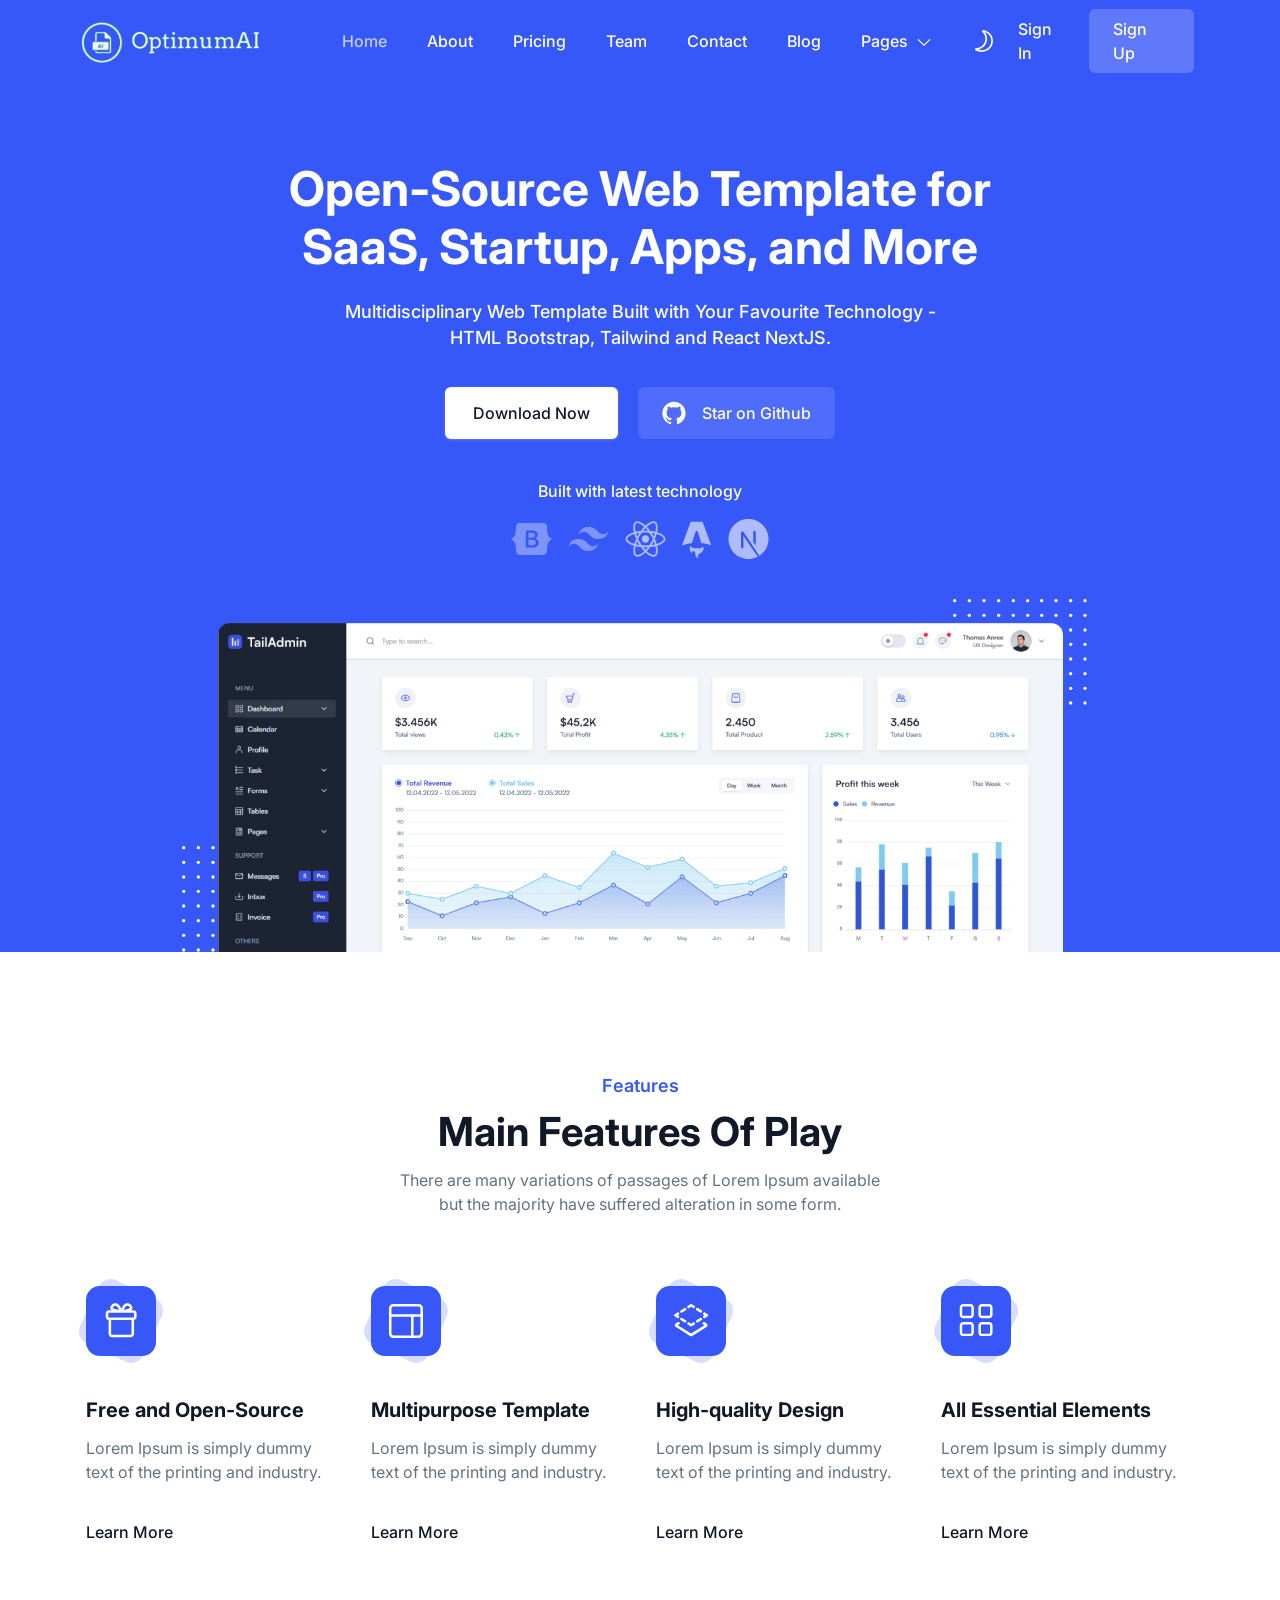
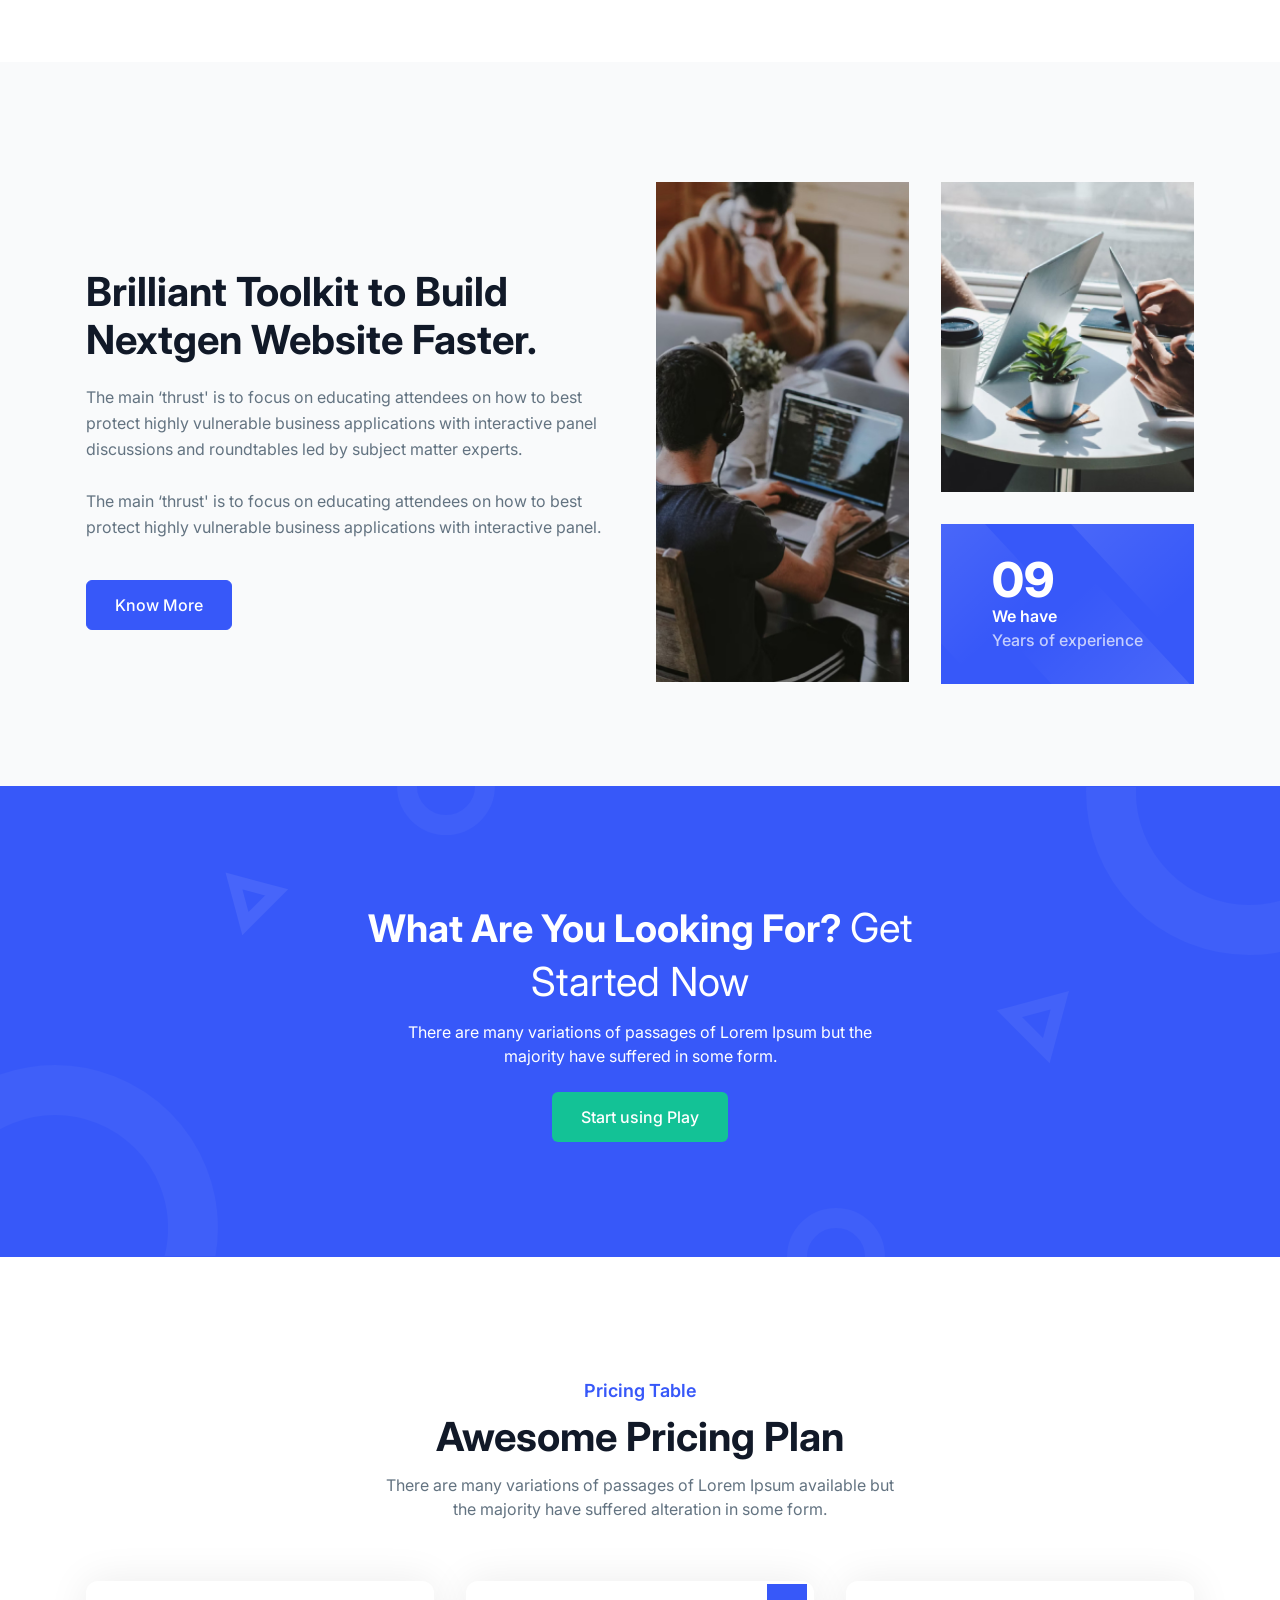
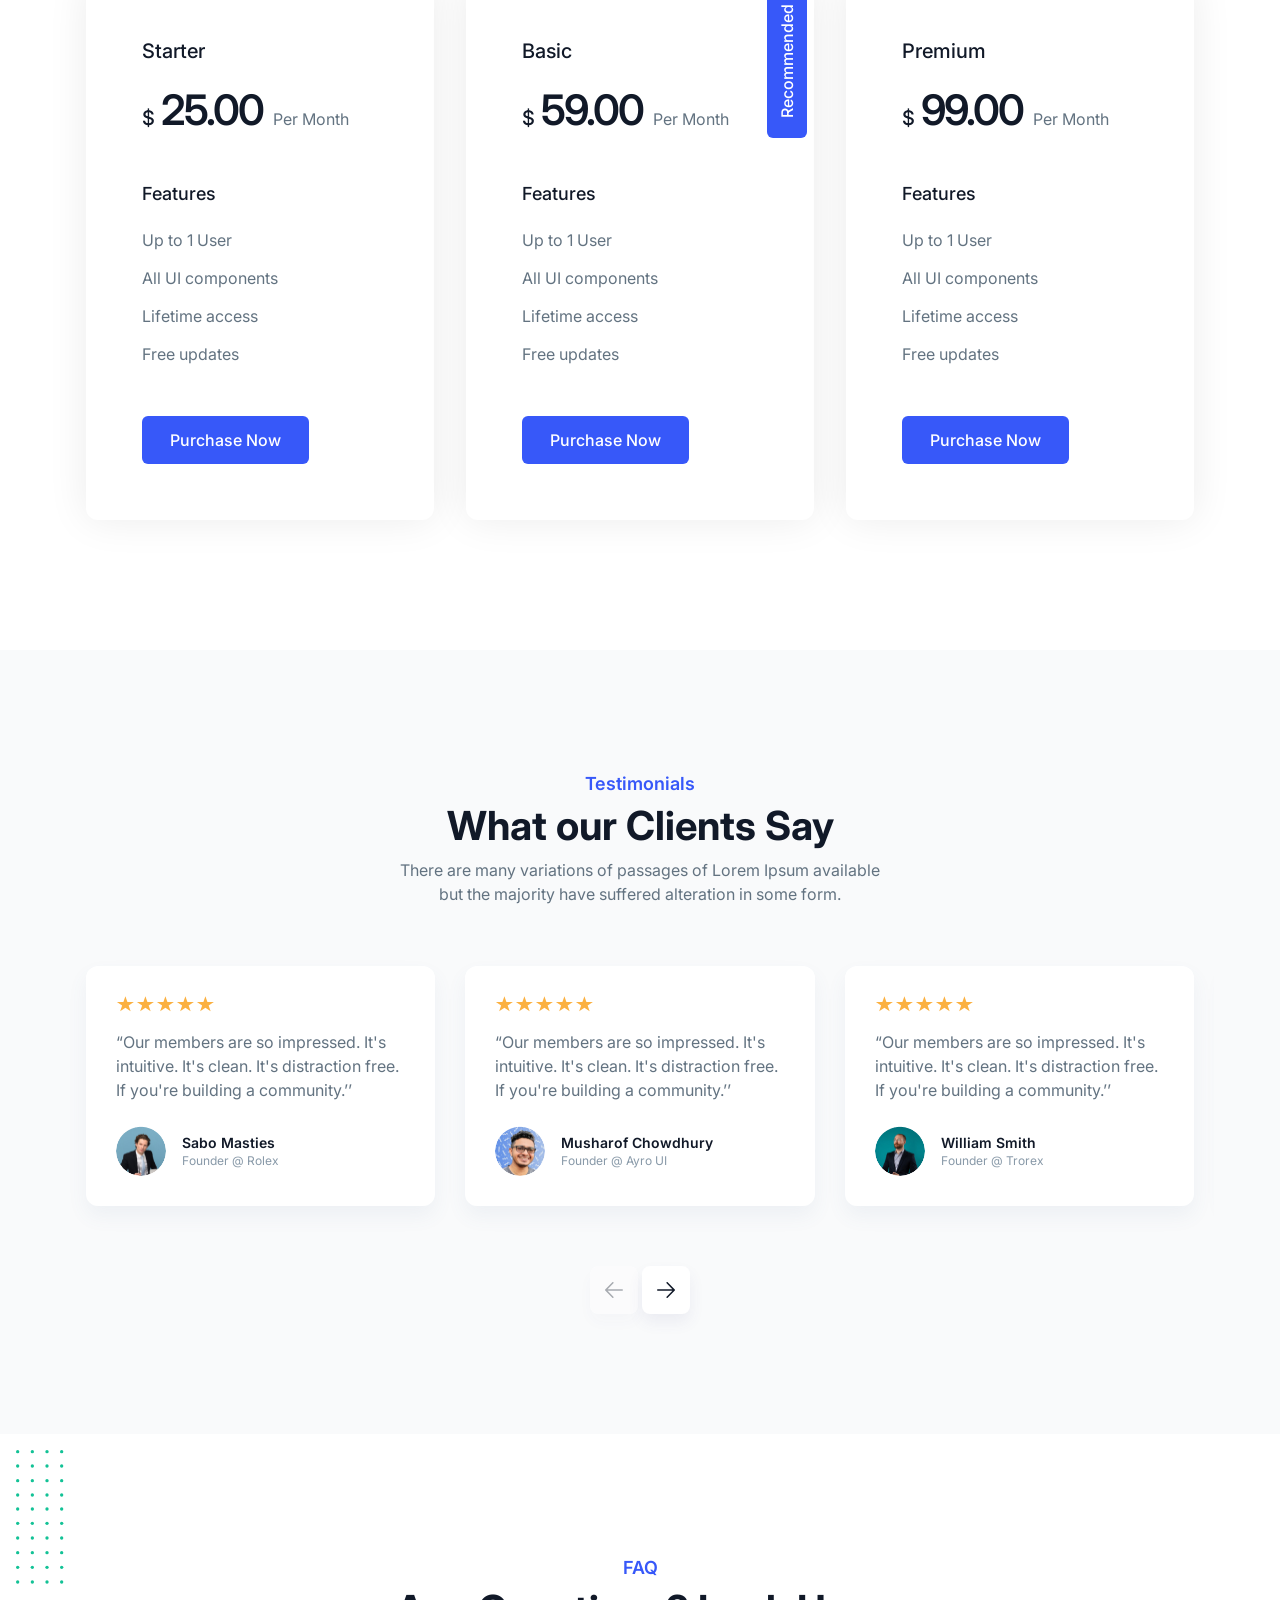
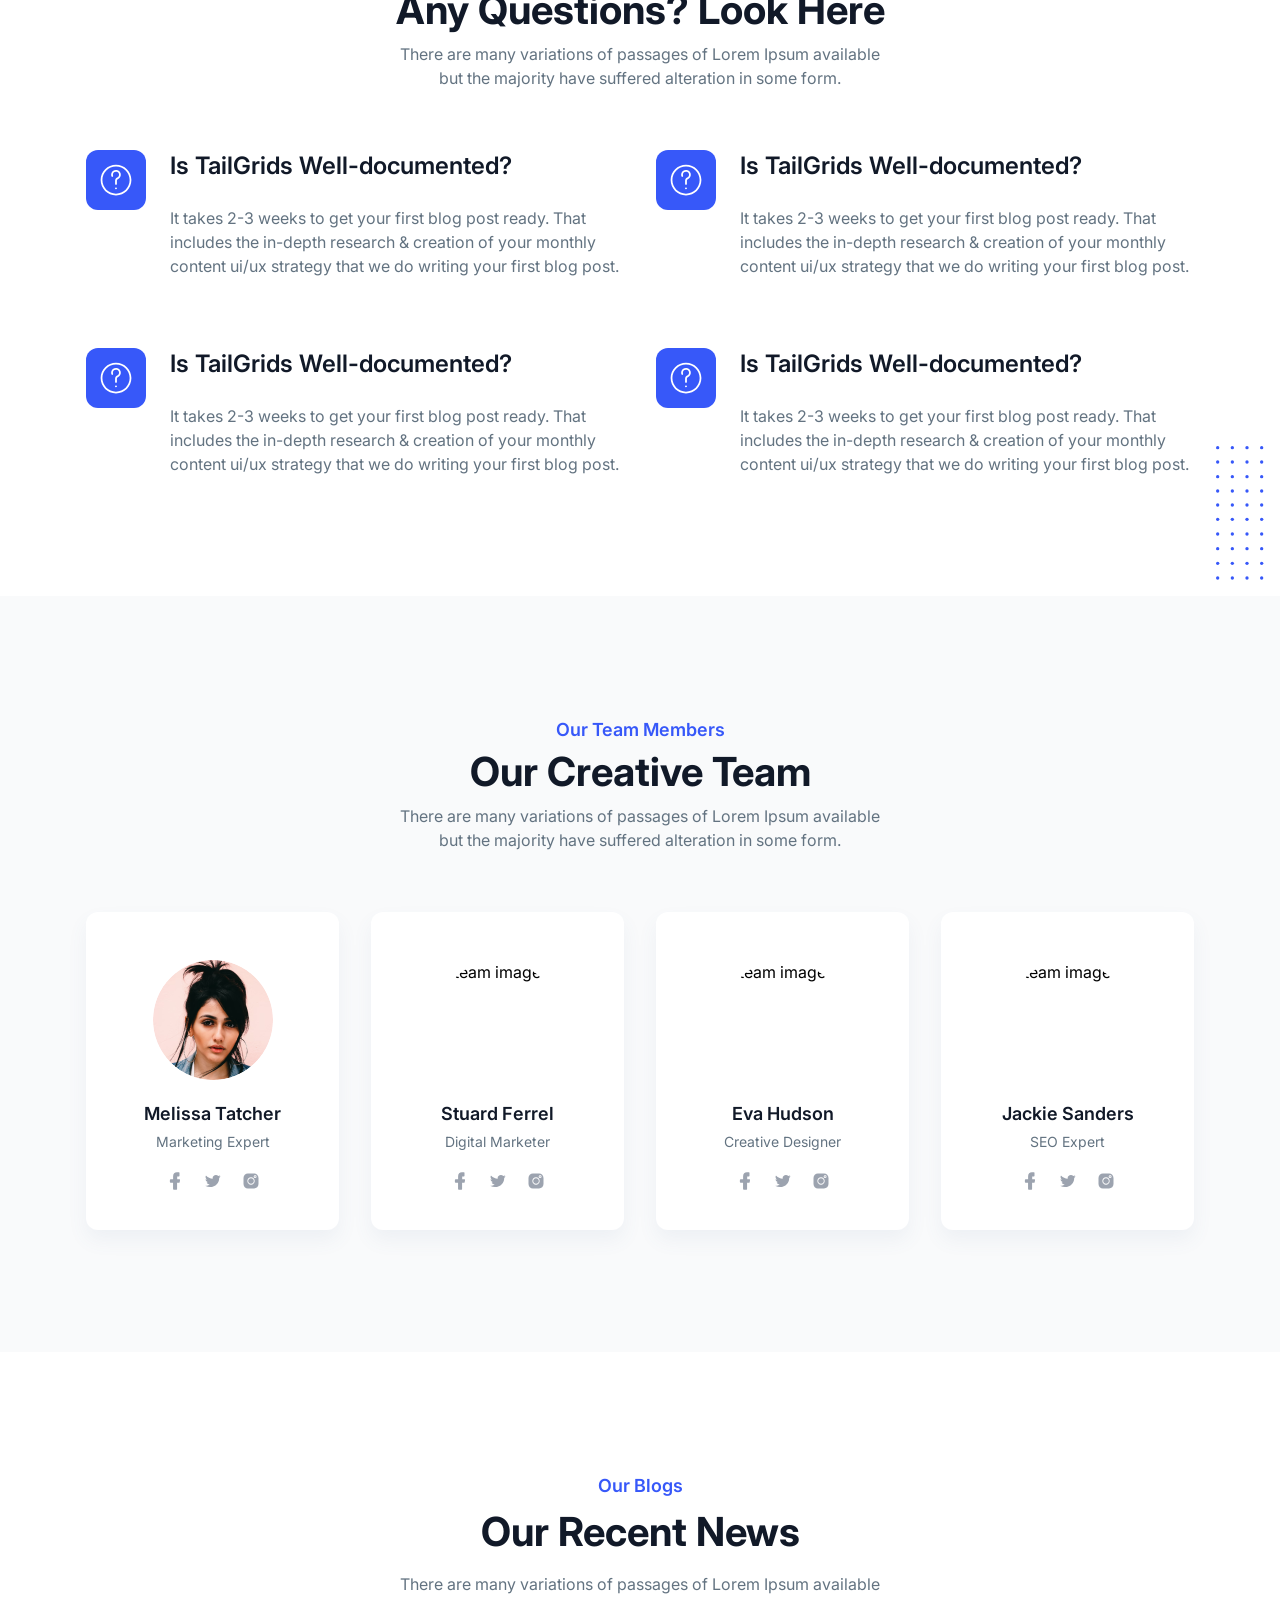
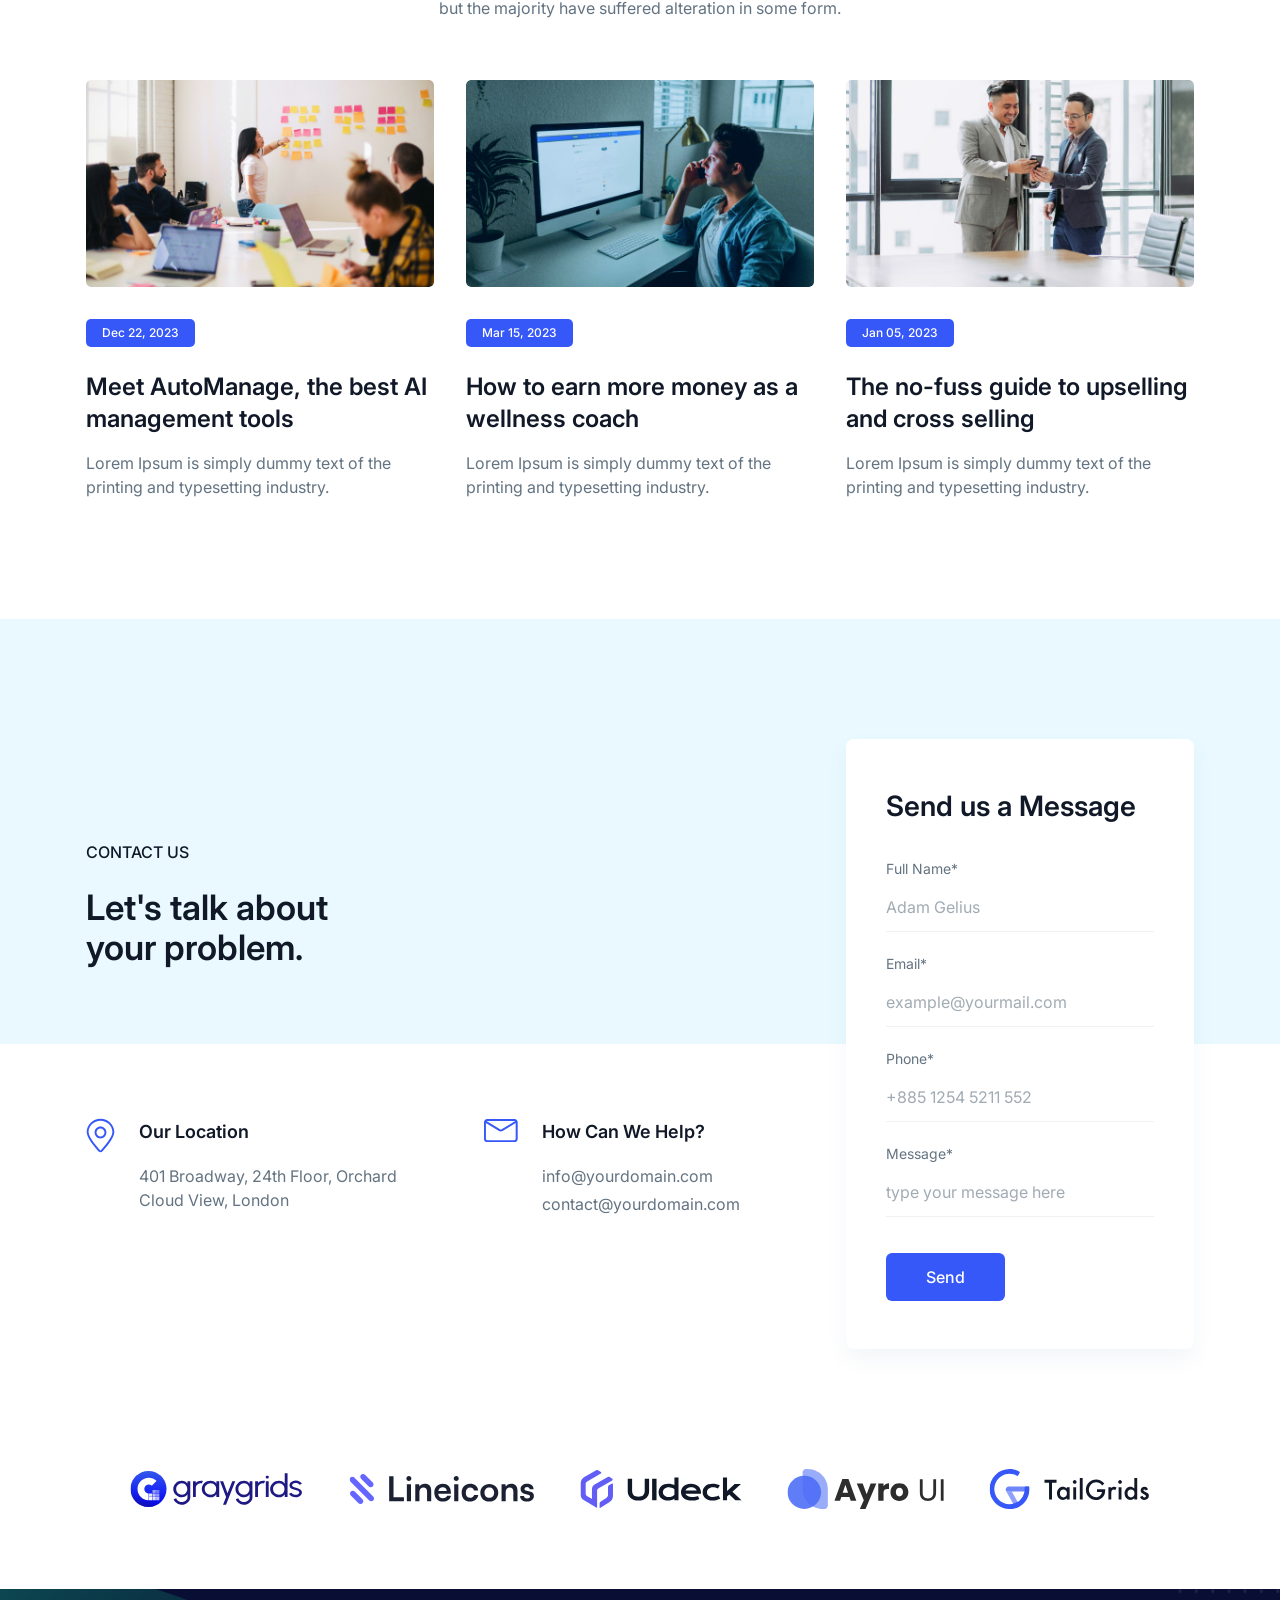
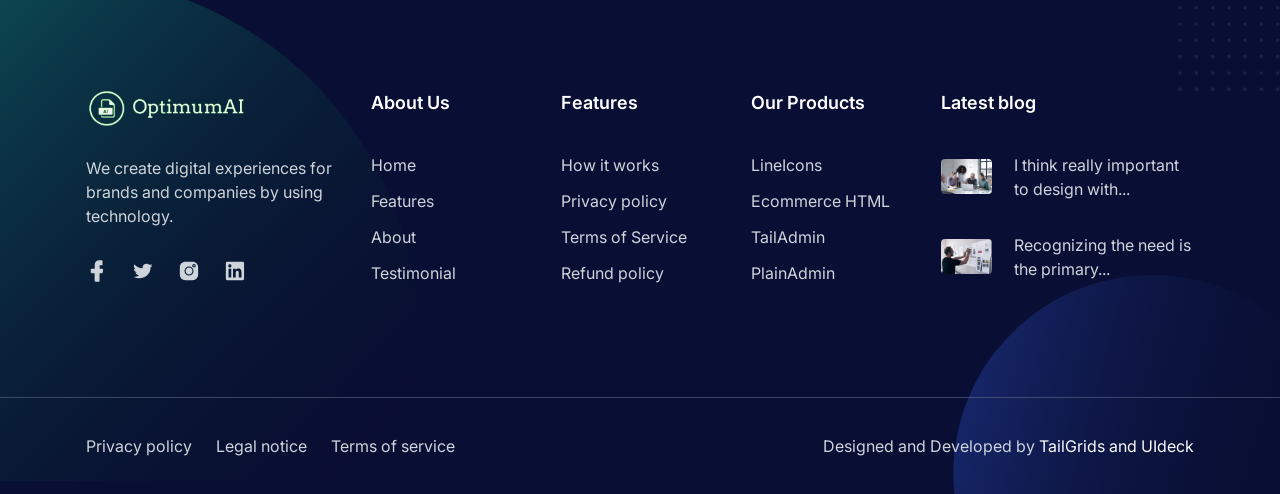
==== commit fbfd32e6: "update logos, icons, and some copyrites" ====
--- a/index.html
+++ b/index.html
@@ -7,7 +7,7 @@
     <title> OptimumAI </title>
     <link
       rel="shortcut icon"
-      href="assets/images/favicon.png"
+      href="assets/images/logo/favicon.png"
       type="image/x-icon"
     />
     <link rel="stylesheet" href="assets/css/swiper-bundle.min.css" />
@@ -4821,7 +4821,7 @@
                 class="mb-6 inline-block max-w-[160px]"
               >
                 <img
-                  src="assets/images/logo/logo-white.svg"
+                  src="assets/images/logo/logo-white.png"
                   alt="logo"
                   class="max-w-full"
                 />
@@ -5399,7 +5399,7 @@
     <!-- ====== Back To Top End -->
 
     <!-- ====== Made With Button Start -->
-    <a
+    <!-- <a
       target="_blank"
       rel="nofollow noopener"
       class="fixed bottom-8 left-4 z-[999] inline-flex items-center gap-[10px] rounded-lg bg-white px-[14px] py-2 shadow-2 dark:bg-dark-2 sm:left-9"
@@ -5408,22 +5408,12 @@
       <span class="text-base font-medium text-dark-3 dark:text-dark-6">
         Made with
       </span>
-      <span class="block h-4 w-px bg-stroke dark:bg-dark-3"></span>
+      <span class="block w-px h-4 bg-stroke dark:bg-dark-3"></span>
       <span class="block w-full max-w-[88px]">
-        <img
-          src="./assets/images/brands/tailgrids.svg"
-          alt="tailgrids"
-          class="dark:hidden"
-        />
-        <img
-          src="./assets/images/brands/tailgrids-white.svg"
-          alt="tailgrids"
-          class="hidden dark:block"
-        />
+        Ajay Dhangar
       </span>
-    </a>
+    </a> -->
     <!-- ====== Made With Button End -->
-
     <!-- ====== All Scripts -->
 
     <script src="assets/js/swiper-bundle.min.js"></script>
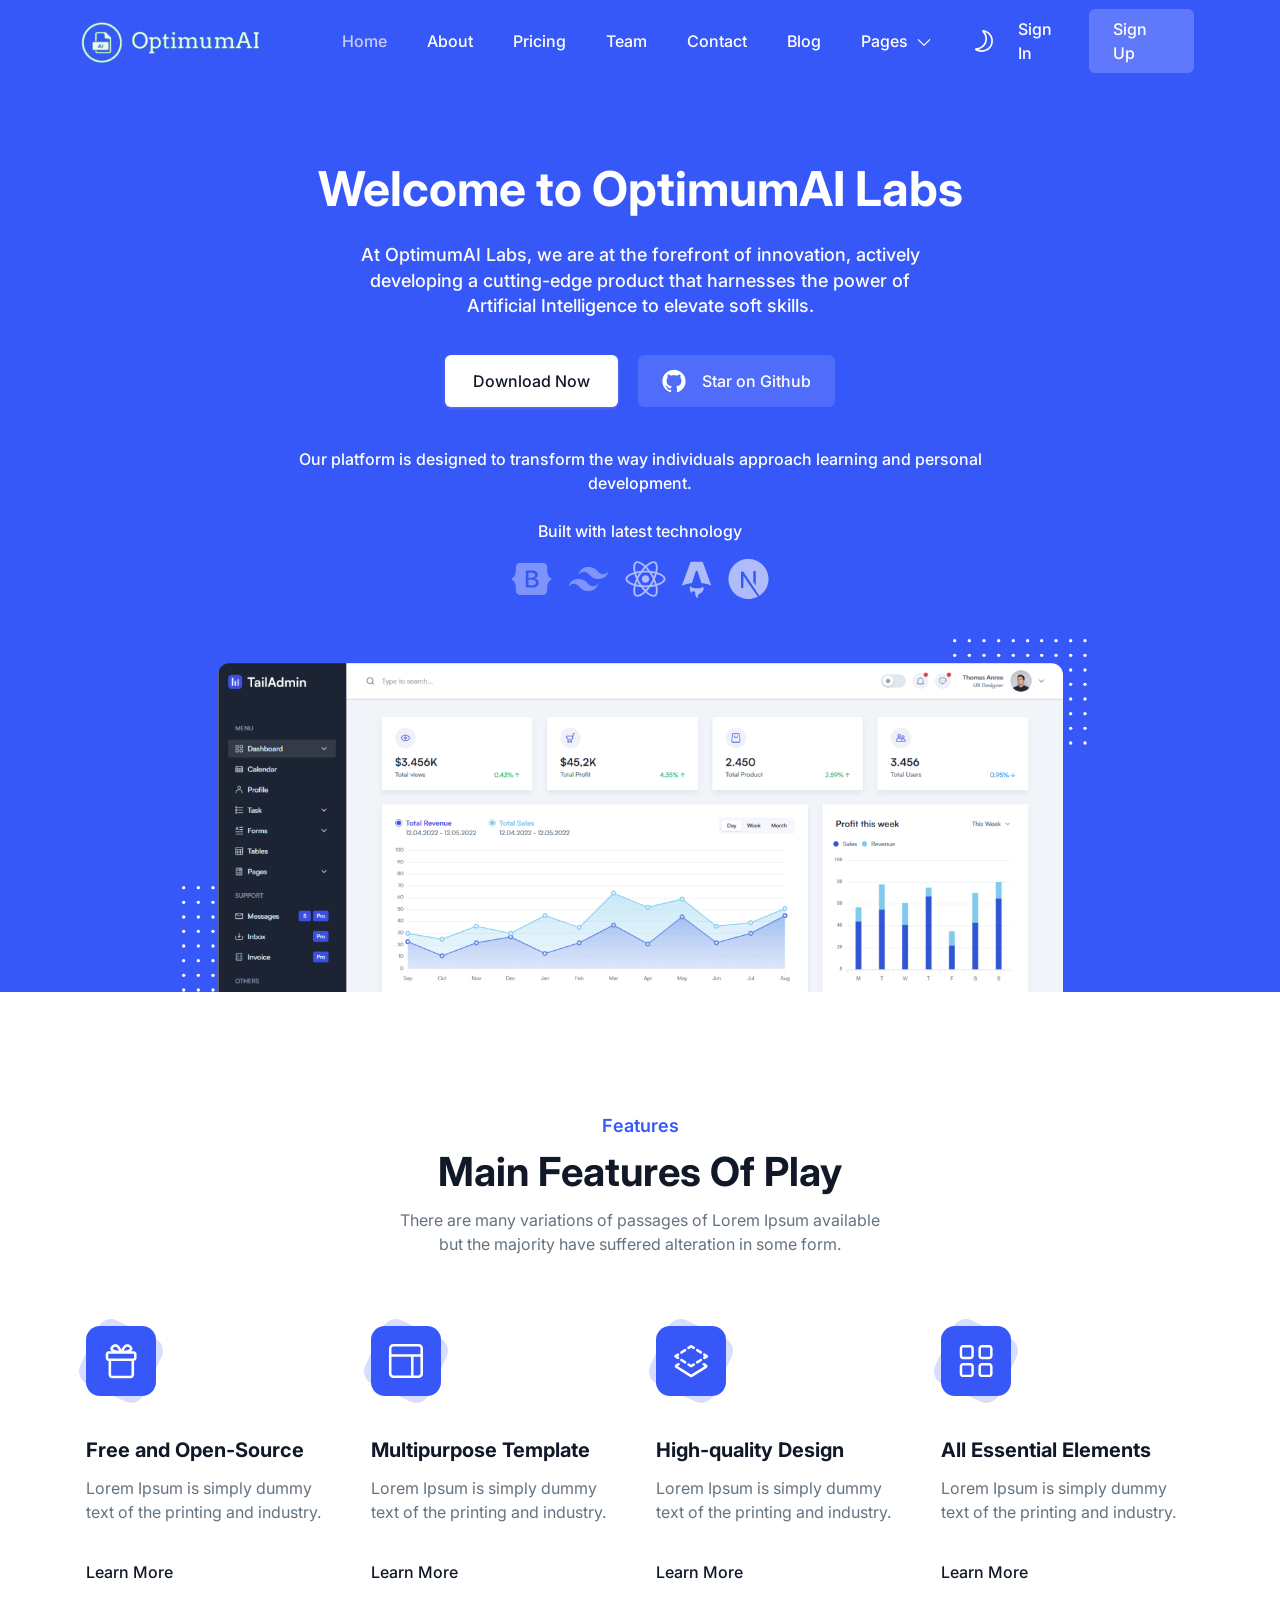
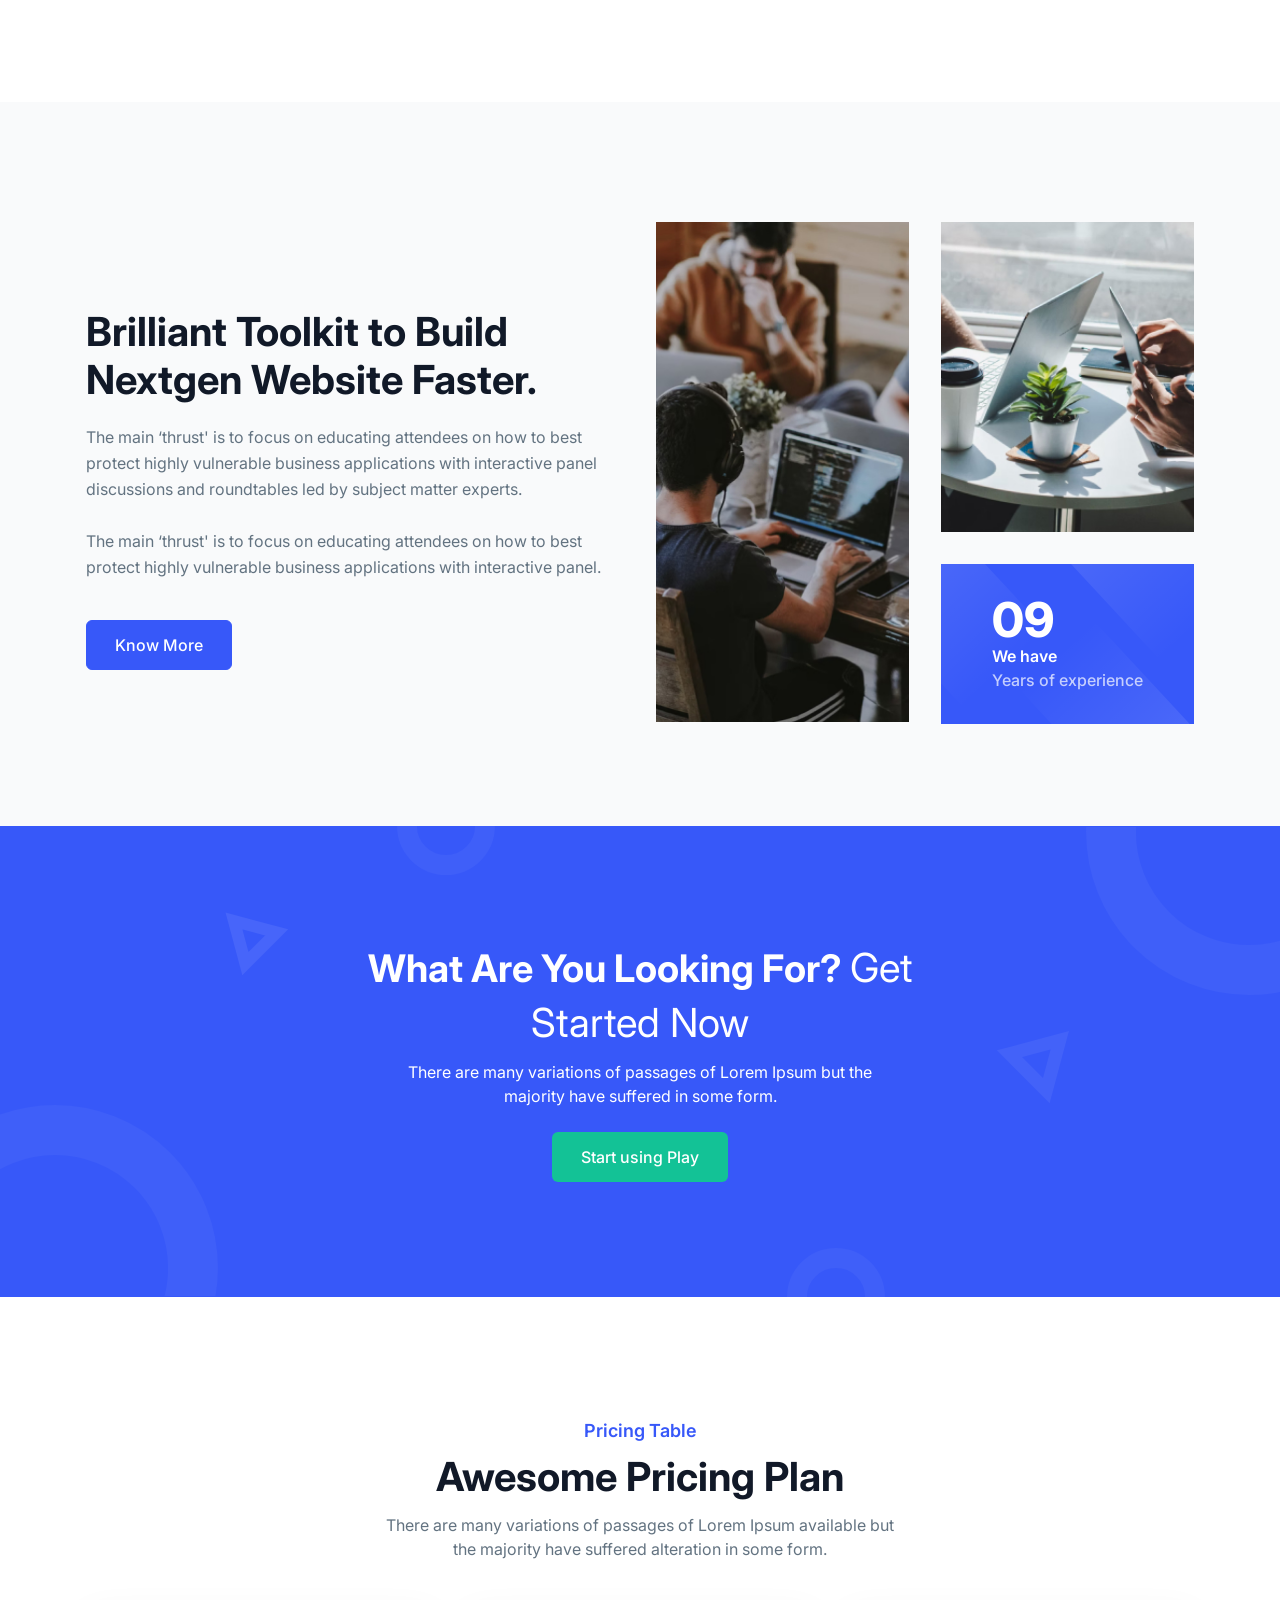
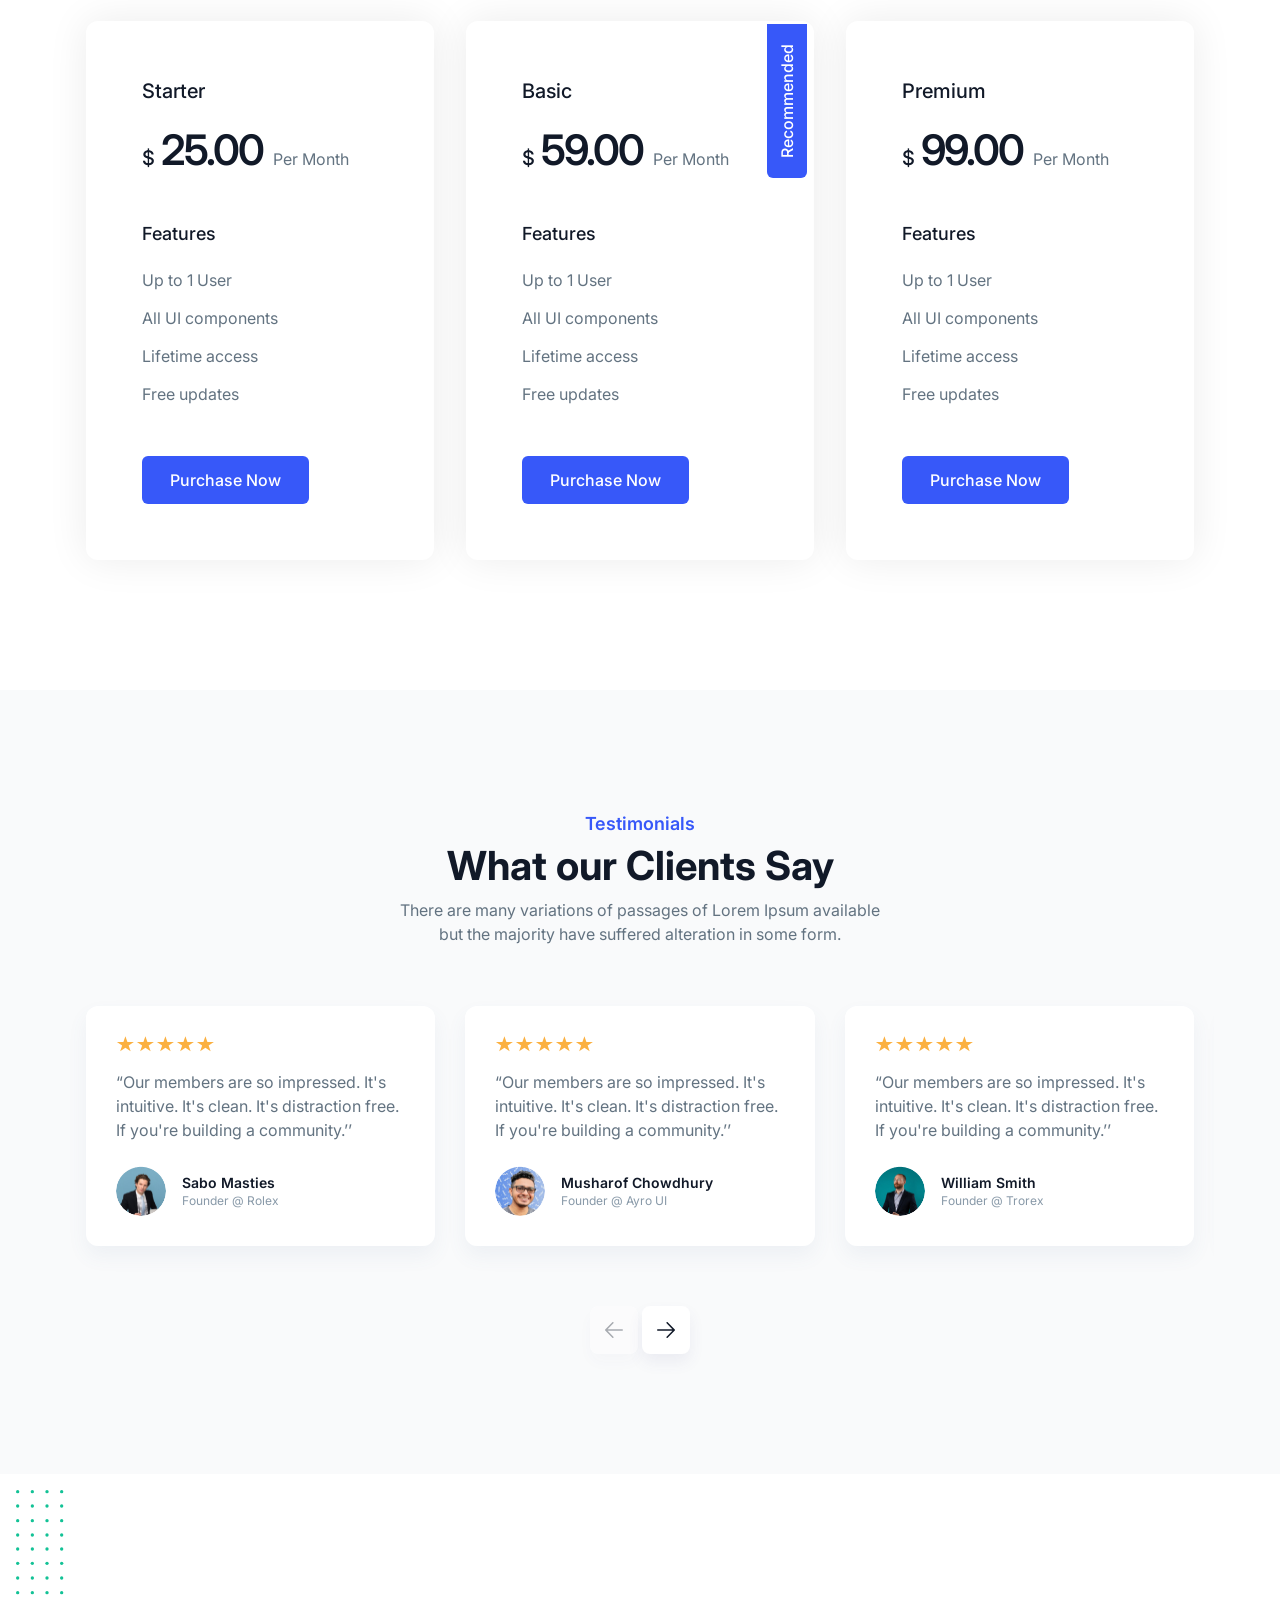
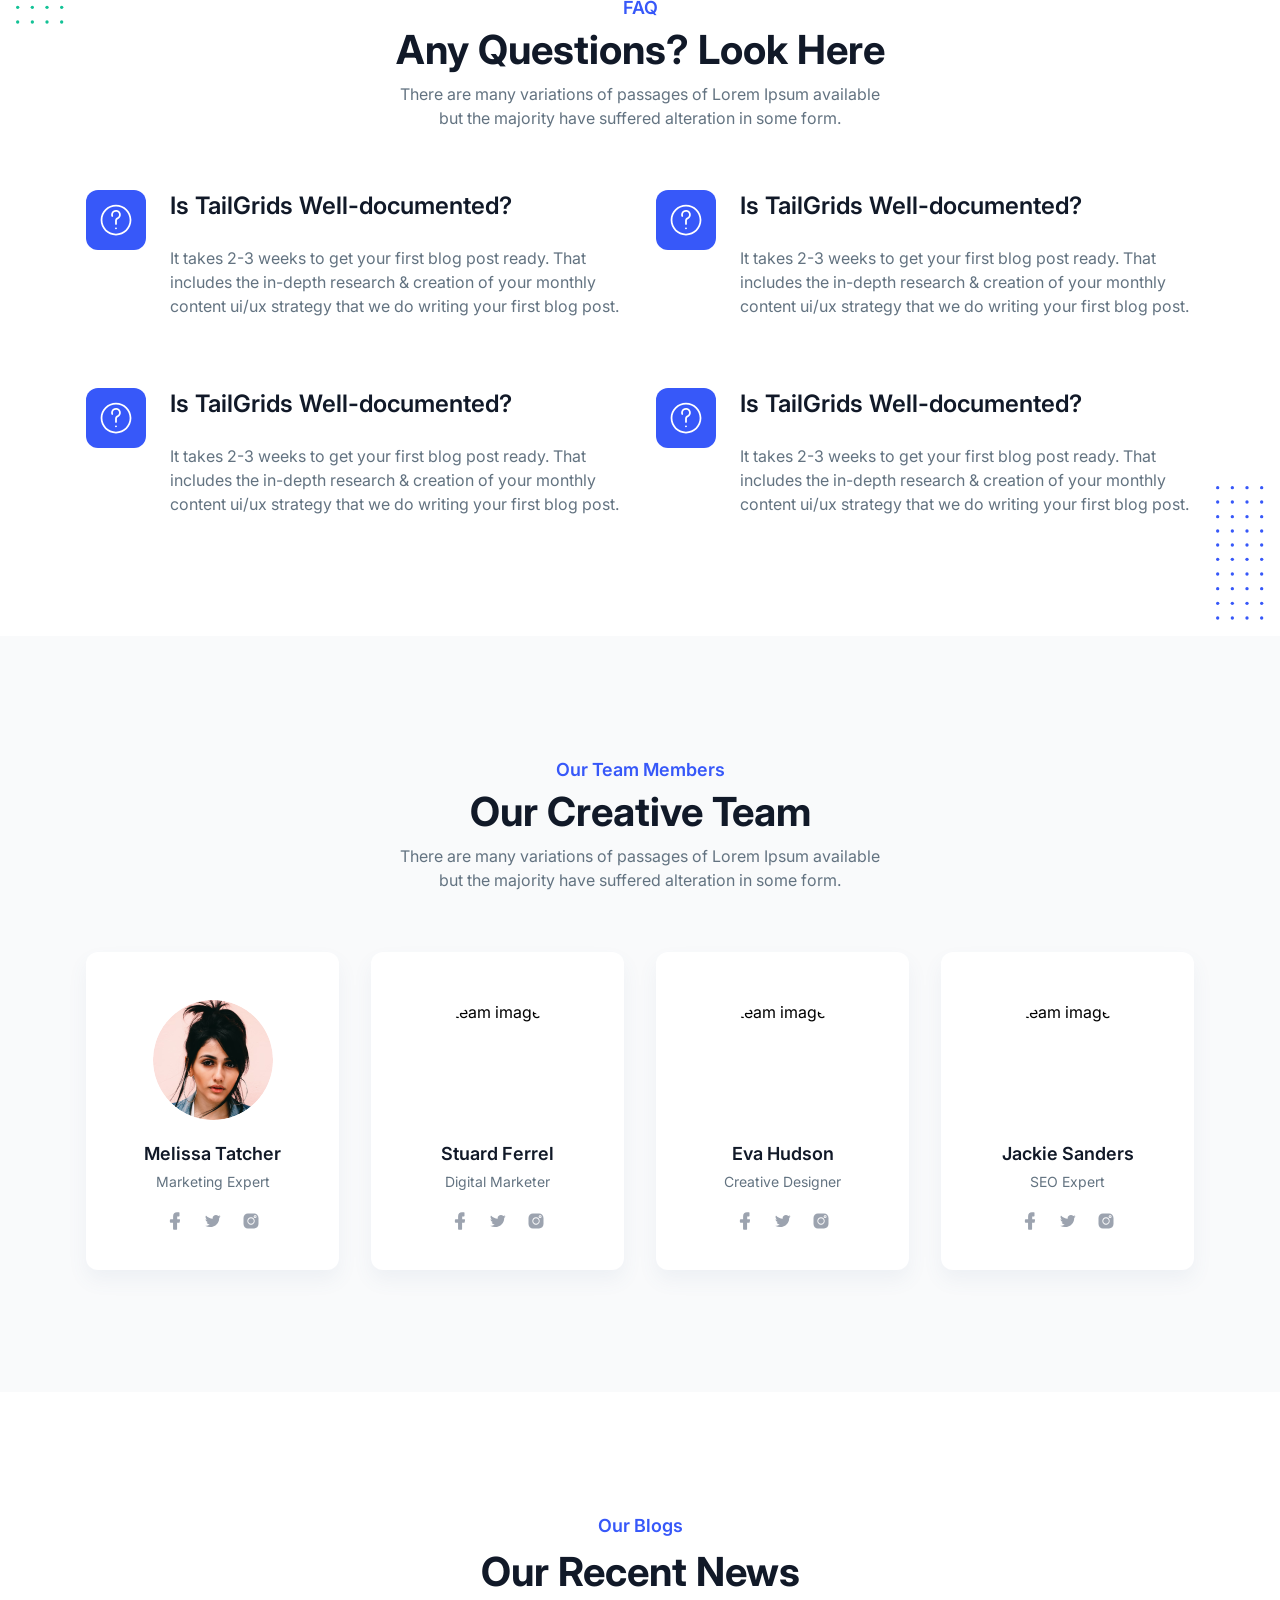
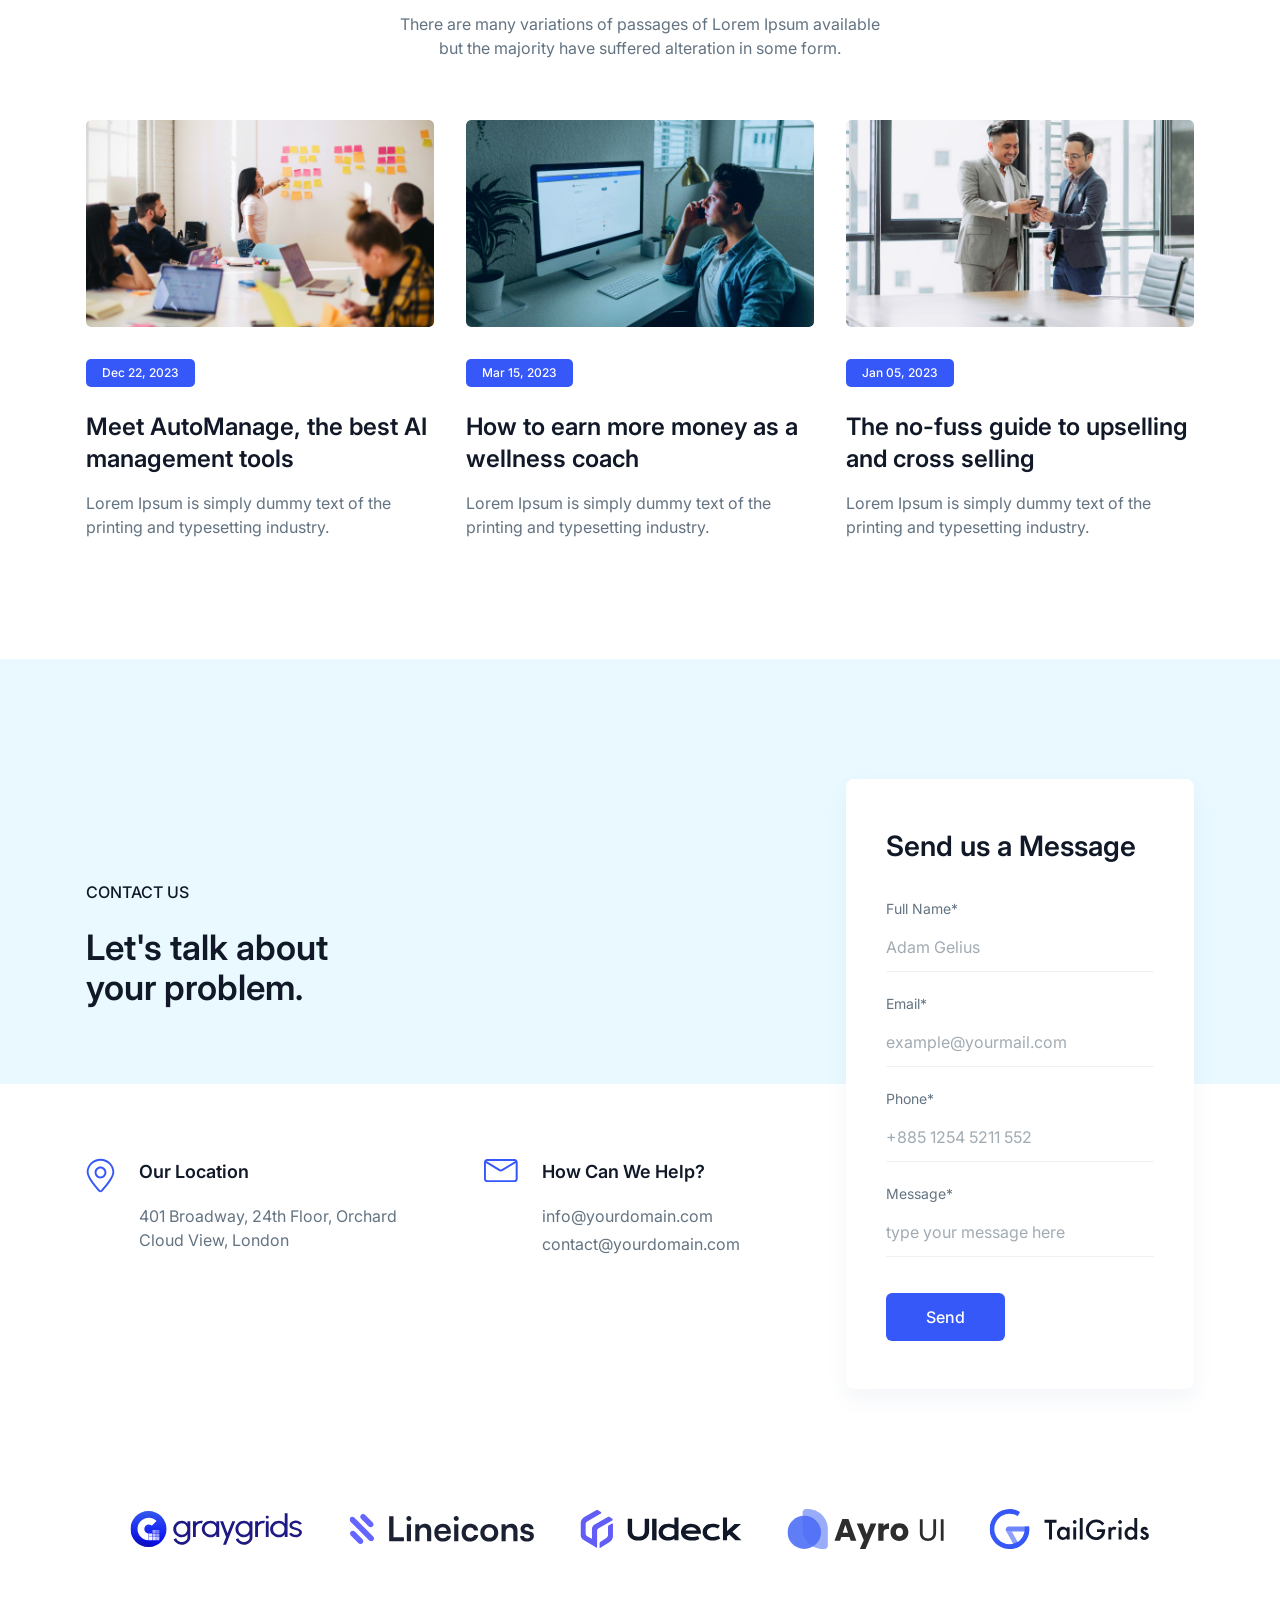
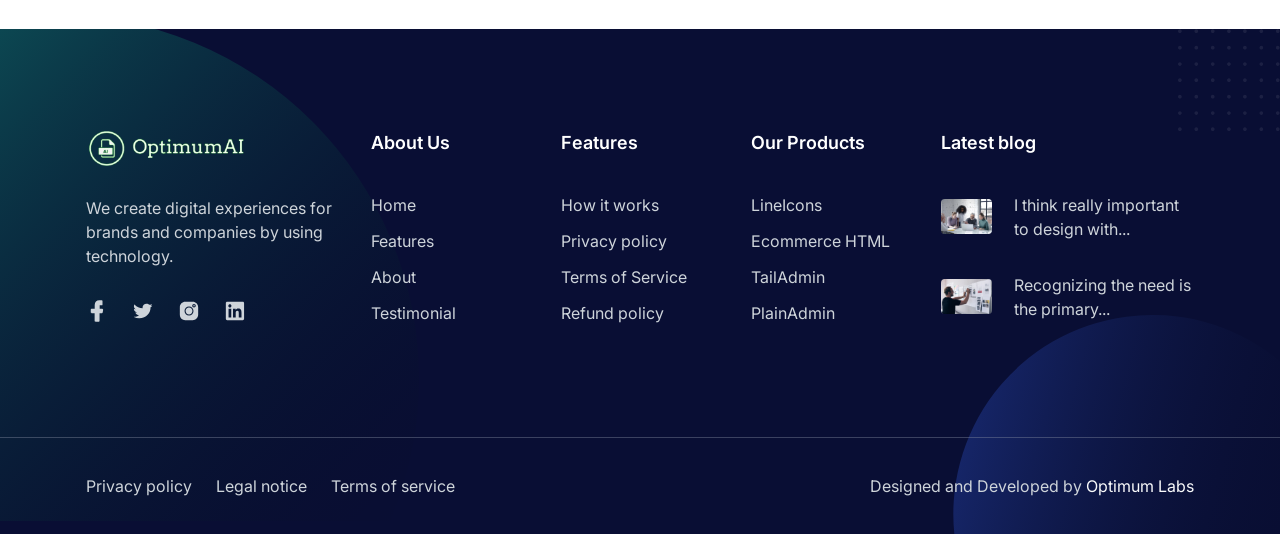
==== commit b453eb2d: "update content" ====
--- a/index.html
+++ b/index.html
@@ -1,2059 +1,743 @@
 <!DOCTYPE html>
 <html lang="en" class="scroll-smooth">
-  <head>
-    <meta charset="UTF-8" />
-    <meta http-equiv="X-UA-Compatible" content="IE=edge" />
-    <meta name="viewport" content="width=device-width, initial-scale=1.0" />
-    <title> OptimumAI </title>
-    <link
-      rel="shortcut icon"
-      href="assets/images/logo/favicon.png"
-      type="image/x-icon"
-    />
-    <link rel="stylesheet" href="assets/css/swiper-bundle.min.css" />
-    <link rel="stylesheet" href="assets/css/animate.css" />
-    <link rel="stylesheet" href="assets/css/tailwind.css" />
-
-    <!-- ==== WOW JS ==== -->
-    <script src="assets/js/wow.min.js"></script>
-    <script>
-      new WOW().init();
-    </script>
-  </head>
-
-  <body>
-    <!-- ====== Navbar Section Start -->
-    <div
-      class="ud-header absolute left-0 top-0 z-40 flex w-full items-center bg-transparent"
-    >
-      <div class="container">
-        <div class="relative -mx-4 flex items-center justify-between">
-          <div class="w-60 max-w-full px-2">
-            <a href="index.html" class="navbar-logo block w-full py-5">
-              <img
-                src="assets/images/logo/logo-white.png"
-                alt="logo"
-                class="header-logo w-full"
-              />
-            </a>
-          </div>
-          <div class="flex w-full items-center justify-between px-4">
-            <div>
-              <button
-                id="navbarToggler"
-                class="absolute right-4 top-1/2 block -translate-y-1/2 rounded-lg px-3 py-[6px] ring-primary focus:ring-2 lg:hidden"
-              >
-                <span
-                  class="relative my-[6px] block h-[2px] w-[30px] bg-white"
-                ></span>
-                <span
-                  class="relative my-[6px] block h-[2px] w-[30px] bg-white"
-                ></span>
-                <span
-                  class="relative my-[6px] block h-[2px] w-[30px] bg-white"
-                ></span>
-              </button>
-              <nav
-                id="navbarCollapse"
-                class="absolute right-4 top-full hidden w-full max-w-[250px] rounded-lg bg-white py-5 shadow-lg dark:bg-dark-2 lg:static lg:block lg:w-full lg:max-w-full lg:bg-transparent lg:px-4 lg:py-0 lg:shadow-none dark:lg:bg-transparent xl:px-6"
-              >
-                <ul class="blcok lg:flex 2xl:ml-20">
-                  <li class="group relative">
-                    <a
-                      href="#home"
-                      class="ud-menu-scroll mx-8 flex py-2 text-base font-medium text-dark group-hover:text-primary dark:text-white lg:mr-0 lg:inline-flex lg:px-0 lg:py-6 lg:text-white lg:group-hover:text-white lg:group-hover:opacity-70"
-                    >
-                      Home
+
+<head>
+  <meta charset="UTF-8" />
+  <meta http-equiv="X-UA-Compatible" content="IE=edge" />
+  <meta name="viewport" content="width=device-width, initial-scale=1.0" />
+  <title> OptimumAI </title>
+  <link rel="shortcut icon" href="assets/images/logo/favicon.png" type="image/x-icon" />
+  <link rel="stylesheet" href="assets/css/swiper-bundle.min.css" />
+  <link rel="stylesheet" href="assets/css/animate.css" />
+  <link rel="stylesheet" href="assets/css/tailwind.css" />
+
+  <!-- ==== WOW JS ==== -->
+  <script src="assets/js/wow.min.js"></script>
+  <script>
+    new WOW().init();
+  </script>
+</head>
+
+<body>
+  <!-- ====== Navbar Section Start -->
+  <div class="ud-header absolute left-0 top-0 z-40 flex w-full items-center bg-transparent">
+    <div class="container">
+      <div class="relative -mx-4 flex items-center justify-between">
+        <div class="w-60 max-w-full px-2">
+          <a href="index.html" class="navbar-logo block w-full py-5">
+            <img src="assets/images/logo/logo-white.png" alt="logo" class="header-logo w-full" />
+          </a>
+        </div>
+        <div class="flex w-full items-center justify-between px-4">
+          <div>
+            <button id="navbarToggler"
+              class="absolute right-4 top-1/2 block -translate-y-1/2 rounded-lg px-3 py-[6px] ring-primary focus:ring-2 lg:hidden">
+              <span class="relative my-[6px] block h-[2px] w-[30px] bg-white"></span>
+              <span class="relative my-[6px] block h-[2px] w-[30px] bg-white"></span>
+              <span class="relative my-[6px] block h-[2px] w-[30px] bg-white"></span>
+            </button>
+            <nav id="navbarCollapse"
+              class="absolute right-4 top-full hidden w-full max-w-[250px] rounded-lg bg-white py-5 shadow-lg dark:bg-dark-2 lg:static lg:block lg:w-full lg:max-w-full lg:bg-transparent lg:px-4 lg:py-0 lg:shadow-none dark:lg:bg-transparent xl:px-6">
+              <ul class="blcok lg:flex 2xl:ml-20">
+                <li class="group relative">
+                  <a href="#home"
+                    class="ud-menu-scroll mx-8 flex py-2 text-base font-medium text-dark group-hover:text-primary dark:text-white lg:mr-0 lg:inline-flex lg:px-0 lg:py-6 lg:text-white lg:group-hover:text-white lg:group-hover:opacity-70">
+                    Home
+                  </a>
+                </li>
+                <li class="group relative">
+                  <a href="#about"
+                    class="ud-menu-scroll mx-8 flex py-2 text-base font-medium text-dark group-hover:text-primary dark:text-white lg:ml-7 lg:mr-0 lg:inline-flex lg:px-0 lg:py-6 lg:text-white lg:group-hover:text-white lg:group-hover:opacity-70 xl:ml-10">
+                    About
+                  </a>
+                </li>
+                <li class="group relative">
+                  <a href="#pricing"
+                    class="ud-menu-scroll mx-8 flex py-2 text-base font-medium text-dark group-hover:text-primary dark:text-white lg:ml-7 lg:mr-0 lg:inline-flex lg:px-0 lg:py-6 lg:text-white lg:group-hover:text-white lg:group-hover:opacity-70 xl:ml-10">
+                    Pricing
+                  </a>
+                </li>
+                <li class="group relative">
+                  <a href="#team"
+                    class="ud-menu-scroll mx-8 flex py-2 text-base font-medium text-dark group-hover:text-primary dark:text-white lg:ml-7 lg:mr-0 lg:inline-flex lg:px-0 lg:py-6 lg:text-white lg:group-hover:text-white lg:group-hover:opacity-70 xl:ml-10">
+                    Team
+                  </a>
+                </li>
+                <li class="group relative">
+                  <a href="#contact"
+                    class="ud-menu-scroll mx-8 flex py-2 text-base font-medium text-dark group-hover:text-primary dark:text-white lg:ml-7 lg:mr-0 lg:inline-flex lg:px-0 lg:py-6 lg:text-white lg:group-hover:text-white lg:group-hover:opacity-70 xl:ml-10">
+                    Contact
+                  </a>
+                </li>
+                <li class="group relative">
+                  <a href="blog-grids.html"
+                    class="ud-menu-scroll mx-8 flex py-2 text-base font-medium text-dark group-hover:text-primary dark:text-white lg:ml-7 lg:mr-0 lg:inline-flex lg:px-0 lg:py-6 lg:text-white lg:group-hover:text-white lg:group-hover:opacity-70 xl:ml-10">
+                    Blog
+                  </a>
+                </li>
+                <li class="submenu-item group relative">
+                  <a href="javascript:void(0)"
+                    class="relative mx-8 flex items-center justify-between py-2 text-base font-medium text-dark group-hover:text-primary dark:text-white lg:ml-8 lg:mr-0 lg:inline-flex lg:py-6 lg:pl-0 lg:pr-4 lg:text-white lg:group-hover:text-white lg:group-hover:opacity-70 xl:ml-10">
+                    Pages
+
+                    <svg class="ml-2 fill-current" width="16" height="20" viewBox="0 0 16 20" fill="none"
+                      xmlns="http://www.w3.org/2000/svg">
+                      <path
+                        d="M7.99999 14.9C7.84999 14.9 7.72499 14.85 7.59999 14.75L1.84999 9.10005C1.62499 8.87505 1.62499 8.52505 1.84999 8.30005C2.07499 8.07505 2.42499 8.07505 2.64999 8.30005L7.99999 13.525L13.35 8.25005C13.575 8.02505 13.925 8.02505 14.15 8.25005C14.375 8.47505 14.375 8.82505 14.15 9.05005L8.39999 14.7C8.27499 14.825 8.14999 14.9 7.99999 14.9Z" />
+                    </svg>
+                  </a>
+                  <div
+                    class="submenu relative left-0 top-full hidden w-[250px] rounded-sm bg-white p-4 transition-[top] duration-300 group-hover:opacity-100 dark:bg-dark-2 lg:invisible lg:absolute lg:top-[110%] lg:block lg:opacity-0 lg:shadow-lg lg:group-hover:visible lg:group-hover:top-full">
+                    <a href="about.html"
+                      class="block rounded px-4 py-[10px] text-sm text-body-color hover:text-primary dark:text-dark-6 dark:hover:text-primary">
+                      About Page
                     </a>
-                  </li>
-                  <li class="group relative">
-                    <a
-                      href="#about"
-                      class="ud-menu-scroll mx-8 flex py-2 text-base font-medium text-dark group-hover:text-primary dark:text-white lg:ml-7 lg:mr-0 lg:inline-flex lg:px-0 lg:py-6 lg:text-white lg:group-hover:text-white lg:group-hover:opacity-70 xl:ml-10"
-                    >
-                      About
+                    <a href="pricing.html"
+                      class="block rounded px-4 py-[10px] text-sm text-body-color hover:text-primary dark:text-dark-6 dark:hover:text-primary">
+                      Pricing Page
                     </a>
-                  </li>
-                  <li class="group relative">
-                    <a
-                      href="#pricing"
-                      class="ud-menu-scroll mx-8 flex py-2 text-base font-medium text-dark group-hover:text-primary dark:text-white lg:ml-7 lg:mr-0 lg:inline-flex lg:px-0 lg:py-6 lg:text-white lg:group-hover:text-white lg:group-hover:opacity-70 xl:ml-10"
-                    >
-                      Pricing
+                    <a href="contact.html"
+                      class="block rounded px-4 py-[10px] text-sm text-body-color hover:text-primary dark:text-dark-6 dark:hover:text-primary">
+                      Contact Page
                     </a>
-                  </li>
-                  <li class="group relative">
-                    <a
-                      href="#team"
-                      class="ud-menu-scroll mx-8 flex py-2 text-base font-medium text-dark group-hover:text-primary dark:text-white lg:ml-7 lg:mr-0 lg:inline-flex lg:px-0 lg:py-6 lg:text-white lg:group-hover:text-white lg:group-hover:opacity-70 xl:ml-10"
-                    >
-                      Team
+                    <a href="blog-grids.html"
+                      class="block rounded px-4 py-[10px] text-sm text-body-color hover:text-primary dark:text-dark-6 dark:hover:text-primary">
+                      Blog Grid Page
                     </a>
-                  </li>
-                  <li class="group relative">
-                    <a
-                      href="#contact"
-                      class="ud-menu-scroll mx-8 flex py-2 text-base font-medium text-dark group-hover:text-primary dark:text-white lg:ml-7 lg:mr-0 lg:inline-flex lg:px-0 lg:py-6 lg:text-white lg:group-hover:text-white lg:group-hover:opacity-70 xl:ml-10"
-                    >
-                      Contact
+                    <a href="blog-details.html"
+                      class="block rounded px-4 py-[10px] text-sm text-body-color hover:text-primary dark:text-dark-6 dark:hover:text-primary">
+                      Blog Details Page
                     </a>
-                  </li>
-                  <li class="group relative">
-                    <a
-                      href="blog-grids.html"
-                      class="ud-menu-scroll mx-8 flex py-2 text-base font-medium text-dark group-hover:text-primary dark:text-white lg:ml-7 lg:mr-0 lg:inline-flex lg:px-0 lg:py-6 lg:text-white lg:group-hover:text-white lg:group-hover:opacity-70 xl:ml-10"
-                    >
-                      Blog
+                    <a href="signup.html"
+                      class="block rounded px-4 py-[10px] text-sm text-body-color hover:text-primary dark:text-dark-6 dark:hover:text-primary">
+                      Sign Up Page
                     </a>
-                  </li>
-                  <li class="submenu-item group relative">
-                    <a
-                      href="javascript:void(0)"
-                      class="relative mx-8 flex items-center justify-between py-2 text-base font-medium text-dark group-hover:text-primary dark:text-white lg:ml-8 lg:mr-0 lg:inline-flex lg:py-6 lg:pl-0 lg:pr-4 lg:text-white lg:group-hover:text-white lg:group-hover:opacity-70 xl:ml-10"
-                    >
-                      Pages
-
-                      <svg
-                        class="ml-2 fill-current"
-                        width="16"
-                        height="20"
-                        viewBox="0 0 16 20"
-                        fill="none"
-                        xmlns="http://www.w3.org/2000/svg"
-                      >
-                        <path
-                          d="M7.99999 14.9C7.84999 14.9 7.72499 14.85 7.59999 14.75L1.84999 9.10005C1.62499 8.87505 1.62499 8.52505 1.84999 8.30005C2.07499 8.07505 2.42499 8.07505 2.64999 8.30005L7.99999 13.525L13.35 8.25005C13.575 8.02505 13.925 8.02505 14.15 8.25005C14.375 8.47505 14.375 8.82505 14.15 9.05005L8.39999 14.7C8.27499 14.825 8.14999 14.9 7.99999 14.9Z"
-                        />
-                      </svg>
+                    <a href="signin.html"
+                      class="block rounded px-4 py-[10px] text-sm text-body-color hover:text-primary dark:text-dark-6 dark:hover:text-primary">
+                      Sign In Page
                     </a>
-                    <div
-                      class="submenu relative left-0 top-full hidden w-[250px] rounded-sm bg-white p-4 transition-[top] duration-300 group-hover:opacity-100 dark:bg-dark-2 lg:invisible lg:absolute lg:top-[110%] lg:block lg:opacity-0 lg:shadow-lg lg:group-hover:visible lg:group-hover:top-full"
-                    >
-                      <a
-                        href="about.html"
-                        class="block rounded px-4 py-[10px] text-sm text-body-color hover:text-primary dark:text-dark-6 dark:hover:text-primary"
-                      >
-                        About Page
-                      </a>
-                      <a
-                        href="pricing.html"
-                        class="block rounded px-4 py-[10px] text-sm text-body-color hover:text-primary dark:text-dark-6 dark:hover:text-primary"
-                      >
-                        Pricing Page
-                      </a>
-                      <a
-                        href="contact.html"
-                        class="block rounded px-4 py-[10px] text-sm text-body-color hover:text-primary dark:text-dark-6 dark:hover:text-primary"
-                      >
-                        Contact Page
-                      </a>
-                      <a
-                        href="blog-grids.html"
-                        class="block rounded px-4 py-[10px] text-sm text-body-color hover:text-primary dark:text-dark-6 dark:hover:text-primary"
-                      >
-                        Blog Grid Page
-                      </a>
-                      <a
-                        href="blog-details.html"
-                        class="block rounded px-4 py-[10px] text-sm text-body-color hover:text-primary dark:text-dark-6 dark:hover:text-primary"
-                      >
-                        Blog Details Page
-                      </a>
-                      <a
-                        href="signup.html"
-                        class="block rounded px-4 py-[10px] text-sm text-body-color hover:text-primary dark:text-dark-6 dark:hover:text-primary"
-                      >
-                        Sign Up Page
-                      </a>
-                      <a
-                        href="signin.html"
-                        class="block rounded px-4 py-[10px] text-sm text-body-color hover:text-primary dark:text-dark-6 dark:hover:text-primary"
-                      >
-                        Sign In Page
-                      </a>
-                      <a
-                        href="404.html"
-                        class="block rounded px-4 py-[10px] text-sm text-body-color hover:text-primary dark:text-dark-6 dark:hover:text-primary"
-                      >
-                        404 Page
-                      </a>
-                    </div>
-                  </li>
-                </ul>
-              </nav>
-            </div>
-            <div class="flex items-center justify-end pr-16 lg:pr-0">
-              <label
-                for="themeSwitcher"
-                class="inline-flex cursor-pointer items-center"
-                aria-label="themeSwitcher"
-                name="themeSwitcher"
-              >
-                <input
-                  type="checkbox"
-                  name="themeSwitcher"
-                  id="themeSwitcher"
-                  class="sr-only"
-                />
-                <span class="block text-white dark:hidden">
-                  <svg
-                    class="fill-current"
-                    width="24"
-                    height="24"
-                    viewBox="0 0 24 24"
-                    fill="none"
-                    xmlns="http://www.w3.org/2000/svg"
-                  >
-                    <path
-                      d="M13.3125 1.50001C12.675 1.31251 12.0375 1.16251 11.3625 1.05001C10.875 0.975006 10.35 1.23751 10.1625 1.68751C9.93751 2.13751 10.05 2.70001 10.425 3.00001C13.0875 5.47501 14.0625 9.11251 12.975 12.525C11.775 16.3125 8.25001 18.975 4.16251 19.0875C3.63751 19.0875 3.22501 19.425 3.07501 19.9125C2.92501 20.4 3.15001 20.925 3.56251 21.1875C4.50001 21.75 5.43751 22.2 6.37501 22.5C7.46251 22.8375 8.58751 22.9875 9.71251 22.9875C11.625 22.9875 13.5 22.5 15.1875 21.5625C17.85 20.1 19.725 17.7375 20.55 14.8875C22.1625 9.26251 18.975 3.37501 13.3125 1.50001ZM18.9375 14.4C18.2625 16.8375 16.6125 18.825 14.4 20.0625C12.075 21.3375 9.41251 21.6 6.90001 20.85C6.63751 20.775 6.33751 20.6625 6.07501 20.55C10.05 19.7625 13.35 16.9125 14.5875 13.0125C15.675 9.56251 15 5.92501 12.7875 3.07501C17.5875 4.68751 20.2875 9.67501 18.9375 14.4Z"
-                    />
-                  </svg>
-                </span>
-                <span class="hidden text-white dark:block">
-                  <svg
-                    class="fill-current"
-                    width="24"
-                    height="24"
-                    viewBox="0 0 24 24"
-                    fill="none"
-                    xmlns="http://www.w3.org/2000/svg"
-                  >
-                    <g clip-path="url(#clip0_2172_3070)">
+                    <a href="404.html"
+                      class="block rounded px-4 py-[10px] text-sm text-body-color hover:text-primary dark:text-dark-6 dark:hover:text-primary">
+                      404 Page
+                    </a>
+                  </div>
+                </li>
+              </ul>
+            </nav>
+          </div>
+          <div class="flex items-center justify-end pr-16 lg:pr-0">
+            <label for="themeSwitcher" class="inline-flex cursor-pointer items-center" aria-label="themeSwitcher"
+              name="themeSwitcher">
+              <input type="checkbox" name="themeSwitcher" id="themeSwitcher" class="sr-only" />
+              <span class="block text-white dark:hidden">
+                <svg class="fill-current" width="24" height="24" viewBox="0 0 24 24" fill="none"
+                  xmlns="http://www.w3.org/2000/svg">
+                  <path
+                    d="M13.3125 1.50001C12.675 1.31251 12.0375 1.16251 11.3625 1.05001C10.875 0.975006 10.35 1.23751 10.1625 1.68751C9.93751 2.13751 10.05 2.70001 10.425 3.00001C13.0875 5.47501 14.0625 9.11251 12.975 12.525C11.775 16.3125 8.25001 18.975 4.16251 19.0875C3.63751 19.0875 3.22501 19.425 3.07501 19.9125C2.92501 20.4 3.15001 20.925 3.56251 21.1875C4.50001 21.75 5.43751 22.2 6.37501 22.5C7.46251 22.8375 8.58751 22.9875 9.71251 22.9875C11.625 22.9875 13.5 22.5 15.1875 21.5625C17.85 20.1 19.725 17.7375 20.55 14.8875C22.1625 9.26251 18.975 3.37501 13.3125 1.50001ZM18.9375 14.4C18.2625 16.8375 16.6125 18.825 14.4 20.0625C12.075 21.3375 9.41251 21.6 6.90001 20.85C6.63751 20.775 6.33751 20.6625 6.07501 20.55C10.05 19.7625 13.35 16.9125 14.5875 13.0125C15.675 9.56251 15 5.92501 12.7875 3.07501C17.5875 4.68751 20.2875 9.67501 18.9375 14.4Z" />
+                </svg>
+              </span>
+              <span class="hidden text-white dark:block">
+                <svg class="fill-current" width="24" height="24" viewBox="0 0 24 24" fill="none"
+                  xmlns="http://www.w3.org/2000/svg">
+                  <g clip-path="url(#clip0_2172_3070)">
+                    <path
+                      d="M12 6.89999C9.18752 6.89999 6.90002 9.18749 6.90002 12C6.90002 14.8125 9.18752 17.1 12 17.1C14.8125 17.1 17.1 14.8125 17.1 12C17.1 9.18749 14.8125 6.89999 12 6.89999ZM12 15.4125C10.125 15.4125 8.58752 13.875 8.58752 12C8.58752 10.125 10.125 8.58749 12 8.58749C13.875 8.58749 15.4125 10.125 15.4125 12C15.4125 13.875 13.875 15.4125 12 15.4125Z" />
+                    <path
+                      d="M12 4.2375C12.45 4.2375 12.8625 3.8625 12.8625 3.375V1.5C12.8625 1.05 12.4875 0.637497 12 0.637497C11.55 0.637497 11.1375 1.0125 11.1375 1.5V3.4125C11.175 3.8625 11.55 4.2375 12 4.2375Z" />
+                    <path
+                      d="M12 19.7625C11.55 19.7625 11.1375 20.1375 11.1375 20.625V22.5C11.1375 22.95 11.5125 23.3625 12 23.3625C12.45 23.3625 12.8625 22.9875 12.8625 22.5V20.5875C12.8625 20.1375 12.45 19.7625 12 19.7625Z" />
+                    <path
+                      d="M18.1125 6.74999C18.3375 6.74999 18.5625 6.67499 18.7125 6.48749L19.9125 5.28749C20.25 4.94999 20.25 4.42499 19.9125 4.08749C19.575 3.74999 19.05 3.74999 18.7125 4.08749L17.5125 5.28749C17.175 5.62499 17.175 6.14999 17.5125 6.48749C17.6625 6.67499 17.8875 6.74999 18.1125 6.74999Z" />
+                    <path
+                      d="M5.32501 17.5125L4.12501 18.675C3.78751 19.0125 3.78751 19.5375 4.12501 19.875C4.27501 20.025 4.50001 20.1375 4.72501 20.1375C4.95001 20.1375 5.17501 20.0625 5.32501 19.875L6.52501 18.675C6.86251 18.3375 6.86251 17.8125 6.52501 17.475C6.18751 17.175 5.62501 17.175 5.32501 17.5125Z" />
+                    <path
+                      d="M22.5 11.175H20.5875C20.1375 11.175 19.725 11.55 19.725 12.0375C19.725 12.4875 20.1 12.9 20.5875 12.9H22.5C22.95 12.9 23.3625 12.525 23.3625 12.0375C23.3625 11.55 22.95 11.175 22.5 11.175Z" />
+                    <path
+                      d="M4.23751 12C4.23751 11.55 3.86251 11.1375 3.37501 11.1375H1.50001C1.05001 11.1375 0.637512 11.5125 0.637512 12C0.637512 12.45 1.01251 12.8625 1.50001 12.8625H3.41251C3.86251 12.8625 4.23751 12.45 4.23751 12Z" />
+                    <path
+                      d="M18.675 17.5125C18.3375 17.175 17.8125 17.175 17.475 17.5125C17.1375 17.85 17.1375 18.375 17.475 18.7125L18.675 19.9125C18.825 20.0625 19.05 20.175 19.275 20.175C19.5 20.175 19.725 20.1 19.875 19.9125C20.2125 19.575 20.2125 19.05 19.875 18.7125L18.675 17.5125Z" />
+                    <path
+                      d="M5.32501 4.125C4.98751 3.7875 4.46251 3.7875 4.12501 4.125C3.78751 4.4625 3.78751 4.9875 4.12501 5.325L5.32501 6.525C5.47501 6.675 5.70001 6.7875 5.92501 6.7875C6.15001 6.7875 6.37501 6.7125 6.52501 6.525C6.86251 6.1875 6.86251 5.6625 6.52501 5.325L5.32501 4.125Z" />
+                  </g>
+                  <defs>
+                    <clipPath id="clip0_2172_3070">
+                      <rect width="24" height="24" fill="white" />
+                    </clipPath>
+                  </defs>
+                </svg>
+              </span>
+            </label>
+            <div class="hidden sm:flex">
+              <a href="signin.html" class="loginBtn px-[22px] py-2 text-base font-medium text-white hover:opacity-70">
+                Sign In
+              </a>
+              <a href="signup.html"
+                class="signUpBtn rounded-md bg-white bg-opacity-20 px-6 py-2 text-base font-medium text-white duration-300 ease-in-out hover:bg-opacity-100 hover:text-dark">
+                Sign Up
+              </a>
+            </div>
+          </div>
+        </div>
+      </div>
+    </div>
+  </div>
+  <!-- ====== Navbar Section End -->
+
+  <!-- ====== Hero Section Start -->
+  <div id="home" class="relative overflow-hidden bg-primary pt-[120px] md:pt-[130px] lg:pt-[160px]">
+    <div class="container">
+      <div class="-mx-4 flex flex-wrap items-center">
+        <div class="w-full px-4">
+          <div class="hero-content wow fadeInUp mx-auto max-w-[780px] text-center" data-wow-delay=".2s">
+            <h1
+              class="mb-6 text-3xl font-bold leading-snug text-white sm:text-4xl sm:leading-snug lg:text-5xl lg:leading-[1.2]">
+              Welcome to OptimumAI Labs
+            </h1>
+            <p class="mx-auto mb-9 max-w-[600px] text-base font-medium text-white sm:text-lg sm:leading-[1.44]">
+              At OptimumAI Labs, we are at the forefront of innovation, actively developing a cutting-edge product that
+              harnesses the power of Artificial Intelligence to elevate soft skills. 
+            </p>
+            <ul class="mb-10 flex flex-wrap items-center justify-center gap-5">
+              <li>
+                <a href="#"
+                  class="inline-flex items-center justify-center rounded-md bg-white px-7 py-[14px] text-center text-base font-medium text-dark shadow-1 transition duration-300 ease-in-out hover:bg-gray-2 hover:text-body-color">
+                  Download Now
+                </a>
+              </li>
+              <li>
+                <a href="https://github.com/Optimum-labs/optimum-web-template" target="_blank"
+                  class="flex items-center gap-4 rounded-md bg-white/[0.12] px-6 py-[14px] text-base font-medium text-white transition duration-300 ease-in-out hover:bg-white hover:text-dark">
+                  <svg class="fill-current" width="24" height="24" viewBox="0 0 24 24" fill="none"
+                    xmlns="http://www.w3.org/2000/svg">
+                    <g clip-path="url(#clip0_2005_10818)">
                       <path
-                        d="M12 6.89999C9.18752 6.89999 6.90002 9.18749 6.90002 12C6.90002 14.8125 9.18752 17.1 12 17.1C14.8125 17.1 17.1 14.8125 17.1 12C17.1 9.18749 14.8125 6.89999 12 6.89999ZM12 15.4125C10.125 15.4125 8.58752 13.875 8.58752 12C8.58752 10.125 10.125 8.58749 12 8.58749C13.875 8.58749 15.4125 10.125 15.4125 12C15.4125 13.875 13.875 15.4125 12 15.4125Z"
-                      />
-                      <path
-                        d="M12 4.2375C12.45 4.2375 12.8625 3.8625 12.8625 3.375V1.5C12.8625 1.05 12.4875 0.637497 12 0.637497C11.55 0.637497 11.1375 1.0125 11.1375 1.5V3.4125C11.175 3.8625 11.55 4.2375 12 4.2375Z"
-                      />
-                      <path
-                        d="M12 19.7625C11.55 19.7625 11.1375 20.1375 11.1375 20.625V22.5C11.1375 22.95 11.5125 23.3625 12 23.3625C12.45 23.3625 12.8625 22.9875 12.8625 22.5V20.5875C12.8625 20.1375 12.45 19.7625 12 19.7625Z"
-                      />
-                      <path
-                        d="M18.1125 6.74999C18.3375 6.74999 18.5625 6.67499 18.7125 6.48749L19.9125 5.28749C20.25 4.94999 20.25 4.42499 19.9125 4.08749C19.575 3.74999 19.05 3.74999 18.7125 4.08749L17.5125 5.28749C17.175 5.62499 17.175 6.14999 17.5125 6.48749C17.6625 6.67499 17.8875 6.74999 18.1125 6.74999Z"
-                      />
-                      <path
-                        d="M5.32501 17.5125L4.12501 18.675C3.78751 19.0125 3.78751 19.5375 4.12501 19.875C4.27501 20.025 4.50001 20.1375 4.72501 20.1375C4.95001 20.1375 5.17501 20.0625 5.32501 19.875L6.52501 18.675C6.86251 18.3375 6.86251 17.8125 6.52501 17.475C6.18751 17.175 5.62501 17.175 5.32501 17.5125Z"
-                      />
-                      <path
-                        d="M22.5 11.175H20.5875C20.1375 11.175 19.725 11.55 19.725 12.0375C19.725 12.4875 20.1 12.9 20.5875 12.9H22.5C22.95 12.9 23.3625 12.525 23.3625 12.0375C23.3625 11.55 22.95 11.175 22.5 11.175Z"
-                      />
-                      <path
-                        d="M4.23751 12C4.23751 11.55 3.86251 11.1375 3.37501 11.1375H1.50001C1.05001 11.1375 0.637512 11.5125 0.637512 12C0.637512 12.45 1.01251 12.8625 1.50001 12.8625H3.41251C3.86251 12.8625 4.23751 12.45 4.23751 12Z"
-                      />
-                      <path
-                        d="M18.675 17.5125C18.3375 17.175 17.8125 17.175 17.475 17.5125C17.1375 17.85 17.1375 18.375 17.475 18.7125L18.675 19.9125C18.825 20.0625 19.05 20.175 19.275 20.175C19.5 20.175 19.725 20.1 19.875 19.9125C20.2125 19.575 20.2125 19.05 19.875 18.7125L18.675 17.5125Z"
-                      />
-                      <path
-                        d="M5.32501 4.125C4.98751 3.7875 4.46251 3.7875 4.12501 4.125C3.78751 4.4625 3.78751 4.9875 4.12501 5.325L5.32501 6.525C5.47501 6.675 5.70001 6.7875 5.92501 6.7875C6.15001 6.7875 6.37501 6.7125 6.52501 6.525C6.86251 6.1875 6.86251 5.6625 6.52501 5.325L5.32501 4.125Z"
-                      />
+                        d="M12 0.674805C5.625 0.674805 0.375 5.8498 0.375 12.2998C0.375 17.3998 3.7125 21.7498 8.3625 23.3248C8.9625 23.4373 9.15 23.0623 9.15 22.7998C9.15 22.5373 9.15 21.7873 9.1125 20.7748C5.8875 21.5248 5.2125 19.1998 5.2125 19.1998C4.6875 17.8873 3.9 17.5123 3.9 17.5123C2.85 16.7623 3.9375 16.7623 3.9375 16.7623C5.1 16.7998 5.7375 17.9623 5.7375 17.9623C6.75 19.7623 8.475 19.2373 9.1125 18.8998C9.225 18.1498 9.525 17.6248 9.8625 17.3248C7.3125 17.0623 4.575 16.0498 4.575 11.6248C4.575 10.3498 5.0625 9.3373 5.775 8.5498C5.6625 8.2873 5.25 7.0873 5.8875 5.4748C5.8875 5.4748 6.9 5.1748 9.1125 6.6748C10.05 6.4123 11.025 6.2623 12.0375 6.2623C13.05 6.2623 14.0625 6.3748 14.9625 6.6748C17.175 5.2123 18.15 5.4748 18.15 5.4748C18.7875 7.0498 18.4125 8.2873 18.2625 8.5498C19.0125 9.3373 19.4625 10.3873 19.4625 11.6248C19.4625 16.0498 16.725 17.0623 14.175 17.3248C14.5875 17.6998 14.9625 18.4498 14.9625 19.4998C14.9625 21.0748 14.925 22.3123 14.925 22.6873C14.925 22.9873 15.15 23.3248 15.7125 23.2123C20.2875 21.6748 23.625 17.3623 23.625 12.2248C23.5875 5.8498 18.375 0.674805 12 0.674805Z" />
                     </g>
                     <defs>
-                      <clipPath id="clip0_2172_3070">
+                      <clipPath id="clip0_2005_10818">
                         <rect width="24" height="24" fill="white" />
                       </clipPath>
                     </defs>
                   </svg>
-                </span>
-              </label>
-              <div class="hidden sm:flex">
-                <a
-                  href="signin.html"
-                  class="loginBtn px-[22px] py-2 text-base font-medium text-white hover:opacity-70"
-                >
-                  Sign In
-                </a>
-                <a
-                  href="signup.html"
-                  class="signUpBtn rounded-md bg-white bg-opacity-20 px-6 py-2 text-base font-medium text-white duration-300 ease-in-out hover:bg-opacity-100 hover:text-dark"
-                >
-                  Sign Up
+                  Star on Github
+                </a>
+              </li>
+            </ul>
+            <div>
+              <p class="mb-4 text-center text-base font-medium text-white">
+                Our platform is designed to
+              transform the way individuals approach learning and personal development.
+              <br /><br />
+                Built with latest technology
+              </p>
+              <div class="wow fadeInUp flex items-center justify-center gap-4 text-center" data-wow-delay=".3s">
+                <a href="https://github.com/uideck/play-bootstrap/"
+                  class="text-white/60 duration-300 ease-in-out hover:text-white" target="_blank">
+                  <svg class="fill-current" width="41" height="32" viewBox="0 0 41 32" fill="none"
+                    xmlns="http://www.w3.org/2000/svg">
+                    <mask id="mask0_2005_10788" style="mask-type: luminance" maskUnits="userSpaceOnUse" x="0" y="0"
+                      width="41" height="32">
+                      <path d="M0.521393 0.0454102H40.5214V31.9174H0.521393V0.0454102Z" />
+                    </mask>
+                    <g mask="url(#mask0_2005_10788)">
+                      <path fill-rule="evenodd" clip-rule="evenodd"
+                        d="M8.82951 0.048584C6.54719 0.048584 4.85835 2.04626 4.93395 4.21266C5.00655 6.29398 4.91223 8.98962 4.23366 11.1879C3.55264 13.3923 2.4017 14.7893 0.521393 14.9686V16.993C2.4017 17.1727 3.55264 18.5689 4.23358 20.7737C4.91223 22.9719 5.00647 25.6676 4.93387 27.7489C4.85827 29.915 6.54711 31.913 8.82983 31.913H32.2163C34.4987 31.913 36.1872 29.9153 36.1116 27.7489C36.039 25.6676 36.1333 22.9719 36.8119 20.7737C37.4929 18.5689 38.641 17.1721 40.5214 16.993V14.9686C38.6411 14.7889 37.493 13.3927 36.8119 11.1879C36.1332 8.9899 36.039 6.29398 36.1116 4.21266C36.1872 2.04654 34.4987 0.048584 32.2163 0.048584H8.82951ZM27.6401 19.6632C27.6401 22.6463 25.415 24.4554 21.7224 24.4554H15.4366C15.2568 24.4554 15.0844 24.3839 14.9572 24.2568C14.8301 24.1297 14.7587 23.9572 14.7587 23.7774V8.18422C14.7587 8.00442 14.8301 7.83194 14.9572 7.70482C15.0844 7.57766 15.2568 7.50626 15.4366 7.50626H21.6866C24.7656 7.50626 26.7863 9.17406 26.7863 11.7347C26.7863 13.5319 25.427 15.1409 23.6952 15.4228V15.5165C26.0526 15.7751 27.6401 17.408 27.6401 19.6632ZM21.037 9.65538H17.453V14.7179H20.4716C22.8052 14.7179 24.092 13.7782 24.092 12.0986C24.0917 10.5245 22.9855 9.65538 21.037 9.65538ZM17.453 16.7265V22.3055H21.1689C23.5986 22.3055 24.8856 21.3306 24.8856 19.4984C24.8856 17.6663 23.5625 16.7263 21.0126 16.7263L17.453 16.7265Z" />
+                    </g>
+                  </svg>
+                </a>
+
+                <a href="https://github.com/TailGrids/play-tailwind/"
+                  class="text-white/60 duration-300 ease-in-out hover:text-white" target="_blank">
+                  <svg class="fill-current" width="41" height="26" viewBox="0 0 41 26" fill="none"
+                    xmlns="http://www.w3.org/2000/svg">
+                    <mask id="mask0_2005_10783" style="mask-type: luminance" maskUnits="userSpaceOnUse" x="0" y="0"
+                      width="41" height="26">
+                      <path d="M0.521393 0.949463H40.5214V25.0135H0.521393V0.949463Z" />
+                    </mask>
+                    <g mask="url(#mask0_2005_10783)">
+                      <path
+                        d="M20.5214 0.980713C15.1882 0.980713 11.8546 3.64743 10.5214 8.98071C12.5214 6.31399 14.8546 5.31399 17.5214 5.98071C19.043 6.36103 20.1302 7.46495 21.3342 8.68667C23.295 10.6771 25.5642 12.9807 30.5214 12.9807C35.8546 12.9807 39.1882 10.314 40.5214 4.98071C38.5214 7.64743 36.1882 8.64743 33.5214 7.98071C31.9998 7.60039 30.9126 6.49651 29.7086 5.27479C27.7478 3.28431 25.4786 0.980713 20.5214 0.980713ZM10.5214 12.9807C5.18819 12.9807 1.85459 15.6474 0.521393 20.9807C2.52139 18.314 4.85459 17.314 7.52139 17.9807C9.04299 18.361 10.1302 19.465 11.3342 20.6867C13.295 22.6771 15.5642 24.9807 20.5214 24.9807C25.8546 24.9807 29.1882 22.314 30.5214 16.9807C28.5214 19.6474 26.1882 20.6474 23.5214 19.9807C21.9998 19.6004 20.9126 18.4965 19.7086 17.2748C17.7478 15.2843 15.4786 12.9807 10.5214 12.9807Z" />
+                    </g>
+                  </svg>
+                </a>
+
+                <a href="https://github.com/NextJSTemplates/play-nextjs"
+                  class="text-white/60 duration-300 ease-in-out hover:text-white" target="_blank">
+                  <svg class="fill-current" width="41" height="36" viewBox="0 0 41 36" fill="none"
+                    xmlns="http://www.w3.org/2000/svg">
+                    <path
+                      d="M40.5214 17.9856C40.5214 15.3358 37.203 12.8245 32.1154 11.2673C33.2894 6.08177 32.7678 1.95622 30.4686 0.63539C29.9386 0.325566 29.3186 0.178806 28.6422 0.178806V1.99699C29.017 1.99699 29.3186 2.07037 29.5714 2.20897C30.6802 2.84493 31.1614 5.26645 30.7862 8.38101C30.6966 9.14741 30.5498 9.95457 30.3706 10.7781C28.7726 10.3867 27.0278 10.0851 25.1934 9.88937C24.0926 8.38101 22.951 7.01125 21.8014 5.81273C24.4594 3.34229 26.9542 1.98883 28.6502 1.98883V0.170654C26.4082 0.170654 23.473 1.7687 20.505 4.54081C17.5374 1.78501 14.6022 0.203266 12.3598 0.203266V2.02145C14.0478 2.02145 16.5506 3.36673 19.2086 5.82089C18.0674 7.01941 16.9258 8.38101 15.8414 9.88937C13.9986 10.0851 12.2538 10.3867 10.6558 10.7862C10.4686 9.97089 10.3298 9.18001 10.2318 8.42177C9.84859 5.30721 10.3218 2.88569 11.4222 2.24157C11.667 2.09483 11.985 2.0296 12.3598 2.0296V0.211422C11.675 0.211422 11.0554 0.358178 10.5174 0.668006C8.22619 1.98883 7.71259 6.10626 8.89499 11.2754C3.82339 12.8409 0.521393 15.3439 0.521393 17.9856C0.521393 20.6354 3.8398 23.1466 8.9274 24.7039C7.7534 29.8894 8.27499 34.0149 10.5742 35.3358C11.1042 35.6456 11.7242 35.7923 12.409 35.7923C14.651 35.7923 17.5862 34.1943 20.5542 31.4222C23.5218 34.178 26.457 35.7597 28.699 35.7597C29.3842 35.7597 30.0038 35.613 30.5418 35.3031C32.833 33.9823 33.3466 29.8649 32.1642 24.6957C37.2194 23.1385 40.5214 20.6273 40.5214 17.9856ZM29.9058 12.5473C29.6042 13.5991 29.229 14.6835 28.805 15.7679C28.471 15.1156 28.1202 14.4634 27.737 13.8111C27.3622 13.1588 26.9626 12.5229 26.563 11.9032C27.7206 12.0745 28.8378 12.2864 29.9058 12.5473ZM26.1718 21.2306C25.5358 22.3313 24.8834 23.3749 24.2066 24.3451C22.9918 24.4511 21.7606 24.5082 20.5214 24.5082C19.2902 24.5082 18.059 24.4511 16.8526 24.3533C16.1758 23.3831 15.5154 22.3476 14.8794 21.2551C14.2598 20.187 13.697 19.1026 13.1834 18.01C13.689 16.9175 14.2598 15.8249 14.871 14.7569C15.507 13.6562 16.1594 12.6126 16.8362 11.6423C18.051 11.5363 19.2822 11.4793 20.5214 11.4793C21.7526 11.4793 22.9838 11.5363 24.1902 11.6342C24.867 12.6044 25.5274 13.6399 26.1634 14.7324C26.783 15.8005 27.3458 16.8849 27.8594 17.9774C27.3458 19.07 26.783 20.1625 26.1718 21.2306ZM28.805 20.1707C29.2454 21.2632 29.6206 22.3557 29.9302 23.4157C28.8622 23.6766 27.737 23.8967 26.571 24.0679C26.9706 23.4401 27.3702 22.796 27.7454 22.1356C28.1202 21.4833 28.471 20.8229 28.805 20.1707ZM20.5378 28.8702C19.7794 28.0875 19.021 27.2151 18.271 26.2611C19.005 26.2938 19.755 26.3182 20.5134 26.3182C21.2798 26.3182 22.0378 26.3019 22.7798 26.2611C22.0462 27.2151 21.2878 28.0875 20.5378 28.8702ZM14.4718 24.0679C13.3138 23.8967 12.197 23.6847 11.129 23.4238C11.4306 22.3721 11.8054 21.2877 12.2294 20.2033C12.5638 20.8555 12.9142 21.5078 13.2974 22.1601C13.6806 22.8123 14.0722 23.4483 14.4718 24.0679ZM20.497 7.10093C21.255 7.88365 22.0134 8.75605 22.7634 9.70998C22.0298 9.67737 21.2798 9.65293 20.5214 9.65293C19.755 9.65293 18.9966 9.66922 18.2546 9.70998C18.9886 8.75605 19.747 7.88365 20.497 7.10093ZM14.4634 11.9032C14.0642 12.531 13.6646 13.1751 13.2894 13.8356C12.9142 14.4878 12.5638 15.1401 12.2294 15.7923C11.7894 14.6998 11.4142 13.6073 11.1042 12.5473C12.1726 12.2946 13.2974 12.0745 14.4634 11.9032ZM7.08459 22.1111C4.19859 20.88 2.33139 19.2657 2.33139 17.9856C2.33139 16.7055 4.19859 15.083 7.08459 13.86C7.78579 13.5583 8.55219 13.2893 9.34339 13.0365C9.80779 14.6346 10.4194 16.2979 11.1778 18.0019C10.4278 19.6978 9.82419 21.3529 9.36779 22.9428C8.56059 22.69 7.79419 22.4128 7.08459 22.1111ZM11.4714 33.7622C10.3626 33.1262 9.8814 30.7047 10.2566 27.5901C10.3462 26.8237 10.493 26.0166 10.6722 25.1931C12.2702 25.5844 14.015 25.8861 15.8494 26.0818C16.9502 27.5901 18.0918 28.9599 19.2414 30.1584C16.5834 32.6289 14.0886 33.9823 12.3926 33.9823C12.0258 33.9742 11.7158 33.9008 11.4714 33.7622ZM30.811 27.5494C31.1942 30.6639 30.721 33.0855 29.6206 33.7296C29.3758 33.8763 29.0578 33.9415 28.683 33.9415C26.995 33.9415 24.4922 32.5963 21.8342 30.1421C22.9754 28.9436 24.117 27.582 25.2014 26.0736C27.0442 25.8779 28.789 25.5763 30.387 25.1768C30.5742 26.0003 30.721 26.7911 30.811 27.5494ZM33.9498 22.1111C33.2486 22.4128 32.4822 22.6819 31.6914 22.9346C31.2266 21.3366 30.615 19.6733 29.857 17.9693C30.607 16.2734 31.2102 14.6183 31.667 13.0284C32.4742 13.2811 33.2406 13.5583 33.9582 13.86C36.8442 15.0912 38.7114 16.7055 38.7114 17.9856C38.7034 19.2657 36.8362 20.8881 33.9498 22.1111Z" />
+                    <path
+                      d="M20.5134 21.7133C22.5714 21.7133 24.2394 20.0451 24.2394 17.9873C24.2394 15.9294 22.5714 14.2612 20.5134 14.2612C18.4558 14.2612 16.7874 15.9294 16.7874 17.9873C16.7874 20.0451 18.4558 21.7133 20.5134 21.7133Z" />
+                  </svg>
+                </a>
+
+                <a href="https://github.com/TailGrids/play-astro/"
+                  class="text-white/60 duration-300 ease-in-out hover:text-white" target="_blank">
+                  <svg class="mt-0.5 fill-current" width="30" height="38" viewBox="0 0 30 38" fill="none"
+                    xmlns="http://www.w3.org/2000/svg">
+                    <g clip-path="url(#clip0_2412_2096)">
+                      <path
+                        d="M9.54022 32.0145C7.86872 30.4866 7.38074 27.2761 8.07717 24.9502C9.28468 26.4166 10.9578 26.8812 12.6908 27.1434C15.3662 27.548 17.9937 27.3967 20.479 26.1739C20.7633 26.0338 21.0261 25.8477 21.3368 25.6591C21.57 26.3357 21.6306 27.0187 21.5492 27.7139C21.3511 29.407 20.5086 30.7148 19.1685 31.7062C18.6326 32.1027 18.0656 32.4572 17.5121 32.8311C15.8119 33.9803 15.3519 35.3278 15.9907 37.2877C16.0059 37.3358 16.0195 37.3835 16.0538 37.5C15.1857 37.1114 14.5516 36.5456 14.0684 35.8018C13.5581 35.017 13.3153 34.1486 13.3026 33.209C13.2962 32.7518 13.2962 32.2905 13.2347 31.8397C13.0845 30.7407 12.5686 30.2486 11.5967 30.2203C10.5992 30.1912 9.81018 30.8078 9.60094 31.779C9.58497 31.8535 9.5618 31.9271 9.53863 32.0137L9.54022 32.0145Z" />
+                      <path
+                        d="M0 24.5627C0 24.5627 4.94967 22.1515 9.91317 22.1515L13.6555 10.5697C13.7956 10.0096 14.2046 9.62894 14.6665 9.62894C15.1283 9.62894 15.5374 10.0096 15.6775 10.5697L19.4198 22.1515C25.2984 22.1515 29.333 24.5627 29.333 24.5627C29.333 24.5627 20.9256 1.65922 20.9092 1.61326C20.6679 0.936116 20.2605 0.5 19.7113 0.5H9.62256C9.07337 0.5 8.68245 0.936116 8.42473 1.61326C8.40654 1.65835 0 24.5627 0 24.5627Z" />
+                    </g>
+                    <defs>
+                      <clipPath id="clip0_2412_2096">
+                        <rect width="29.3925" height="37" transform="translate(0 0.5)" />
+                      </clipPath>
+                    </defs>
+                  </svg>
+                </a>
+
+                <a href="https://github.com/NextJSTemplates/play-nextjs"
+                  class="text-white/60 duration-300 ease-in-out hover:text-white" target="_blank">
+                  <svg class="fill-current" width="41" height="40" viewBox="0 0 41 40" fill="none"
+                    xmlns="http://www.w3.org/2000/svg">
+                    <path
+                      d="M19.1914 0.0107542C19.1054 0.0185659 18.8322 0.0459068 18.5862 0.0654364C12.911 0.577104 7.59499 3.63931 4.22819 8.34588C2.35339 10.9628 1.15419 13.9313 0.700995 17.0755C0.540995 18.173 0.521393 18.4972 0.521393 19.9854C0.521393 21.4735 0.540995 21.7977 0.700995 22.8952C1.78699 30.3984 7.12619 36.7025 14.3678 39.0382C15.6646 39.4561 17.0314 39.7412 18.5862 39.9131C19.1914 39.9795 21.8082 39.9795 22.4138 39.9131C25.097 39.6163 27.3702 38.9523 29.6122 37.8078C29.9562 37.6321 30.0226 37.5852 29.9754 37.5462C29.9442 37.5227 28.4798 35.5581 26.7218 33.1833L23.527 28.8673L19.5234 22.9421C17.3206 19.6846 15.5082 17.0208 15.4926 17.0208C15.477 17.0169 15.4614 19.6495 15.4534 22.864C15.4418 28.4924 15.4378 28.7189 15.3678 28.8517C15.2662 29.0431 15.1878 29.1212 15.0238 29.2071C14.899 29.2696 14.7894 29.2813 14.1998 29.2813H13.5242L13.3442 29.1681C13.227 29.0938 13.1414 28.9962 13.0826 28.8829L13.0006 28.7072L13.0086 20.8759L13.0202 13.0407L13.1414 12.8884C13.2038 12.8064 13.3366 12.7009 13.4302 12.6502C13.5906 12.572 13.653 12.5642 14.3286 12.5642C15.1254 12.5642 15.2582 12.5955 15.4654 12.822C15.5238 12.8845 17.6914 16.1498 20.285 20.083C22.8786 24.0162 26.425 29.3868 28.167 32.0232L31.331 36.8158L31.491 36.7103C32.909 35.7885 34.4086 34.4761 35.5962 33.1091C38.123 30.207 39.7518 26.6683 40.2986 22.8952C40.459 21.7977 40.4786 21.4735 40.4786 19.9854C40.4786 18.4972 40.459 18.173 40.2986 17.0755C39.213 9.57232 33.8738 3.26825 26.6322 0.93254C25.355 0.518516 23.9958 0.233389 22.4722 0.0615304C22.0974 0.0224718 19.5158 -0.0204928 19.1914 0.0107542ZM27.3702 12.0955C27.5578 12.1892 27.7102 12.3689 27.765 12.5564C27.7962 12.658 27.8038 14.8296 27.7962 19.7237L27.7842 26.7464L26.5462 24.8482L25.3042 22.9499V17.845C25.3042 14.5445 25.3198 12.6892 25.343 12.5994C25.4058 12.3806 25.5422 12.2088 25.7298 12.1072C25.8902 12.0252 25.9486 12.0174 26.5618 12.0174C27.1398 12.0174 27.2414 12.0252 27.3702 12.0955Z" />
+                  </svg>
                 </a>
               </div>
+            </div>
+          </div>
+        </div>
+
+        <div class="w-full px-4">
+          <div class="wow fadeInUp relative z-10 mx-auto max-w-[845px]" data-wow-delay=".25s">
+            <div class="mt-16">
+              <img src="assets/images/hero/hero-image.jpg" alt="hero"
+                class="mx-auto max-w-full rounded-t-xl rounded-tr-xl" />
+            </div>
+            <div class="absolute -left-9 bottom-0 z-[-1]">
+              <svg width="134" height="106" viewBox="0 0 134 106" fill="none" xmlns="http://www.w3.org/2000/svg">
+                <circle cx="1.66667" cy="104" r="1.66667" transform="rotate(-90 1.66667 104)" fill="white" />
+                <circle cx="16.3333" cy="104" r="1.66667" transform="rotate(-90 16.3333 104)" fill="white" />
+                <circle cx="31" cy="104" r="1.66667" transform="rotate(-90 31 104)" fill="white" />
+                <circle cx="45.6667" cy="104" r="1.66667" transform="rotate(-90 45.6667 104)" fill="white" />
+                <circle cx="60.3333" cy="104" r="1.66667" transform="rotate(-90 60.3333 104)" fill="white" />
+                <circle cx="88.6667" cy="104" r="1.66667" transform="rotate(-90 88.6667 104)" fill="white" />
+                <circle cx="117.667" cy="104" r="1.66667" transform="rotate(-90 117.667 104)" fill="white" />
+                <circle cx="74.6667" cy="104" r="1.66667" transform="rotate(-90 74.6667 104)" fill="white" />
+                <circle cx="103" cy="104" r="1.66667" transform="rotate(-90 103 104)" fill="white" />
+                <circle cx="132" cy="104" r="1.66667" transform="rotate(-90 132 104)" fill="white" />
+                <circle cx="1.66667" cy="89.3333" r="1.66667" transform="rotate(-90 1.66667 89.3333)" fill="white" />
+                <circle cx="16.3333" cy="89.3333" r="1.66667" transform="rotate(-90 16.3333 89.3333)" fill="white" />
+                <circle cx="31" cy="89.3333" r="1.66667" transform="rotate(-90 31 89.3333)" fill="white" />
+                <circle cx="45.6667" cy="89.3333" r="1.66667" transform="rotate(-90 45.6667 89.3333)" fill="white" />
+                <circle cx="60.3333" cy="89.3338" r="1.66667" transform="rotate(-90 60.3333 89.3338)" fill="white" />
+                <circle cx="88.6667" cy="89.3338" r="1.66667" transform="rotate(-90 88.6667 89.3338)" fill="white" />
+                <circle cx="117.667" cy="89.3338" r="1.66667" transform="rotate(-90 117.667 89.3338)" fill="white" />
+                <circle cx="74.6667" cy="89.3338" r="1.66667" transform="rotate(-90 74.6667 89.3338)" fill="white" />
+                <circle cx="103" cy="89.3338" r="1.66667" transform="rotate(-90 103 89.3338)" fill="white" />
+                <circle cx="132" cy="89.3338" r="1.66667" transform="rotate(-90 132 89.3338)" fill="white" />
+                <circle cx="1.66667" cy="74.6673" r="1.66667" transform="rotate(-90 1.66667 74.6673)" fill="white" />
+                <circle cx="1.66667" cy="31.0003" r="1.66667" transform="rotate(-90 1.66667 31.0003)" fill="white" />
+                <circle cx="16.3333" cy="74.6668" r="1.66667" transform="rotate(-90 16.3333 74.6668)" fill="white" />
+                <circle cx="16.3333" cy="31.0003" r="1.66667" transform="rotate(-90 16.3333 31.0003)" fill="white" />
+                <circle cx="31" cy="74.6668" r="1.66667" transform="rotate(-90 31 74.6668)" fill="white" />
+                <circle cx="31" cy="31.0003" r="1.66667" transform="rotate(-90 31 31.0003)" fill="white" />
+                <circle cx="45.6667" cy="74.6668" r="1.66667" transform="rotate(-90 45.6667 74.6668)" fill="white" />
+                <circle cx="45.6667" cy="31.0003" r="1.66667" transform="rotate(-90 45.6667 31.0003)" fill="white" />
+                <circle cx="60.3333" cy="74.6668" r="1.66667" transform="rotate(-90 60.3333 74.6668)" fill="white" />
+                <circle cx="60.3333" cy="31.0001" r="1.66667" transform="rotate(-90 60.3333 31.0001)" fill="white" />
+                <circle cx="88.6667" cy="74.6668" r="1.66667" transform="rotate(-90 88.6667 74.6668)" fill="white" />
+                <circle cx="88.6667" cy="31.0001" r="1.66667" transform="rotate(-90 88.6667 31.0001)" fill="white" />
+                <circle cx="117.667" cy="74.6668" r="1.66667" transform="rotate(-90 117.667 74.6668)" fill="white" />
+                <circle cx="117.667" cy="31.0001" r="1.66667" transform="rotate(-90 117.667 31.0001)" fill="white" />
+                <circle cx="74.6667" cy="74.6668" r="1.66667" transform="rotate(-90 74.6667 74.6668)" fill="white" />
+                <circle cx="74.6667" cy="31.0001" r="1.66667" transform="rotate(-90 74.6667 31.0001)" fill="white" />
+                <circle cx="103" cy="74.6668" r="1.66667" transform="rotate(-90 103 74.6668)" fill="white" />
+                <circle cx="103" cy="31.0001" r="1.66667" transform="rotate(-90 103 31.0001)" fill="white" />
+                <circle cx="132" cy="74.6668" r="1.66667" transform="rotate(-90 132 74.6668)" fill="white" />
+                <circle cx="132" cy="31.0001" r="1.66667" transform="rotate(-90 132 31.0001)" fill="white" />
+                <circle cx="1.66667" cy="60.0003" r="1.66667" transform="rotate(-90 1.66667 60.0003)" fill="white" />
+                <circle cx="1.66667" cy="16.3336" r="1.66667" transform="rotate(-90 1.66667 16.3336)" fill="white" />
+                <circle cx="16.3333" cy="60.0003" r="1.66667" transform="rotate(-90 16.3333 60.0003)" fill="white" />
+                <circle cx="16.3333" cy="16.3336" r="1.66667" transform="rotate(-90 16.3333 16.3336)" fill="white" />
+                <circle cx="31" cy="60.0003" r="1.66667" transform="rotate(-90 31 60.0003)" fill="white" />
+                <circle cx="31" cy="16.3336" r="1.66667" transform="rotate(-90 31 16.3336)" fill="white" />
+                <circle cx="45.6667" cy="60.0003" r="1.66667" transform="rotate(-90 45.6667 60.0003)" fill="white" />
+                <circle cx="45.6667" cy="16.3336" r="1.66667" transform="rotate(-90 45.6667 16.3336)" fill="white" />
+                <circle cx="60.3333" cy="60.0003" r="1.66667" transform="rotate(-90 60.3333 60.0003)" fill="white" />
+                <circle cx="60.3333" cy="16.3336" r="1.66667" transform="rotate(-90 60.3333 16.3336)" fill="white" />
+                <circle cx="88.6667" cy="60.0003" r="1.66667" transform="rotate(-90 88.6667 60.0003)" fill="white" />
+                <circle cx="88.6667" cy="16.3336" r="1.66667" transform="rotate(-90 88.6667 16.3336)" fill="white" />
+                <circle cx="117.667" cy="60.0003" r="1.66667" transform="rotate(-90 117.667 60.0003)" fill="white" />
+                <circle cx="117.667" cy="16.3336" r="1.66667" transform="rotate(-90 117.667 16.3336)" fill="white" />
+                <circle cx="74.6667" cy="60.0003" r="1.66667" transform="rotate(-90 74.6667 60.0003)" fill="white" />
+                <circle cx="74.6667" cy="16.3336" r="1.66667" transform="rotate(-90 74.6667 16.3336)" fill="white" />
+                <circle cx="103" cy="60.0003" r="1.66667" transform="rotate(-90 103 60.0003)" fill="white" />
+                <circle cx="103" cy="16.3336" r="1.66667" transform="rotate(-90 103 16.3336)" fill="white" />
+                <circle cx="132" cy="60.0003" r="1.66667" transform="rotate(-90 132 60.0003)" fill="white" />
+                <circle cx="132" cy="16.3336" r="1.66667" transform="rotate(-90 132 16.3336)" fill="white" />
+                <circle cx="1.66667" cy="45.3336" r="1.66667" transform="rotate(-90 1.66667 45.3336)" fill="white" />
+                <circle cx="1.66667" cy="1.66683" r="1.66667" transform="rotate(-90 1.66667 1.66683)" fill="white" />
+                <circle cx="16.3333" cy="45.3336" r="1.66667" transform="rotate(-90 16.3333 45.3336)" fill="white" />
+                <circle cx="16.3333" cy="1.66683" r="1.66667" transform="rotate(-90 16.3333 1.66683)" fill="white" />
+                <circle cx="31" cy="45.3336" r="1.66667" transform="rotate(-90 31 45.3336)" fill="white" />
+                <circle cx="31" cy="1.66683" r="1.66667" transform="rotate(-90 31 1.66683)" fill="white" />
+                <circle cx="45.6667" cy="45.3336" r="1.66667" transform="rotate(-90 45.6667 45.3336)" fill="white" />
+                <circle cx="45.6667" cy="1.66683" r="1.66667" transform="rotate(-90 45.6667 1.66683)" fill="white" />
+                <circle cx="60.3333" cy="45.3338" r="1.66667" transform="rotate(-90 60.3333 45.3338)" fill="white" />
+                <circle cx="60.3333" cy="1.66707" r="1.66667" transform="rotate(-90 60.3333 1.66707)" fill="white" />
+                <circle cx="88.6667" cy="45.3338" r="1.66667" transform="rotate(-90 88.6667 45.3338)" fill="white" />
+                <circle cx="88.6667" cy="1.66707" r="1.66667" transform="rotate(-90 88.6667 1.66707)" fill="white" />
+                <circle cx="117.667" cy="45.3338" r="1.66667" transform="rotate(-90 117.667 45.3338)" fill="white" />
+                <circle cx="117.667" cy="1.66707" r="1.66667" transform="rotate(-90 117.667 1.66707)" fill="white" />
+                <circle cx="74.6667" cy="45.3338" r="1.66667" transform="rotate(-90 74.6667 45.3338)" fill="white" />
+                <circle cx="74.6667" cy="1.66707" r="1.66667" transform="rotate(-90 74.6667 1.66707)" fill="white" />
+                <circle cx="103" cy="45.3338" r="1.66667" transform="rotate(-90 103 45.3338)" fill="white" />
+                <circle cx="103" cy="1.66707" r="1.66667" transform="rotate(-90 103 1.66707)" fill="white" />
+                <circle cx="132" cy="45.3338" r="1.66667" transform="rotate(-90 132 45.3338)" fill="white" />
+                <circle cx="132" cy="1.66707" r="1.66667" transform="rotate(-90 132 1.66707)" fill="white" />
+              </svg>
+            </div>
+            <div class="absolute -right-6 -top-6 z-[-1]">
+              <svg width="134" height="106" viewBox="0 0 134 106" fill="none" xmlns="http://www.w3.org/2000/svg">
+                <circle cx="1.66667" cy="104" r="1.66667" transform="rotate(-90 1.66667 104)" fill="white" />
+                <circle cx="16.3333" cy="104" r="1.66667" transform="rotate(-90 16.3333 104)" fill="white" />
+                <circle cx="31" cy="104" r="1.66667" transform="rotate(-90 31 104)" fill="white" />
+                <circle cx="45.6667" cy="104" r="1.66667" transform="rotate(-90 45.6667 104)" fill="white" />
+                <circle cx="60.3333" cy="104" r="1.66667" transform="rotate(-90 60.3333 104)" fill="white" />
+                <circle cx="88.6667" cy="104" r="1.66667" transform="rotate(-90 88.6667 104)" fill="white" />
+                <circle cx="117.667" cy="104" r="1.66667" transform="rotate(-90 117.667 104)" fill="white" />
+                <circle cx="74.6667" cy="104" r="1.66667" transform="rotate(-90 74.6667 104)" fill="white" />
+                <circle cx="103" cy="104" r="1.66667" transform="rotate(-90 103 104)" fill="white" />
+                <circle cx="132" cy="104" r="1.66667" transform="rotate(-90 132 104)" fill="white" />
+                <circle cx="1.66667" cy="89.3333" r="1.66667" transform="rotate(-90 1.66667 89.3333)" fill="white" />
+                <circle cx="16.3333" cy="89.3333" r="1.66667" transform="rotate(-90 16.3333 89.3333)" fill="white" />
+                <circle cx="31" cy="89.3333" r="1.66667" transform="rotate(-90 31 89.3333)" fill="white" />
+                <circle cx="45.6667" cy="89.3333" r="1.66667" transform="rotate(-90 45.6667 89.3333)" fill="white" />
+                <circle cx="60.3333" cy="89.3338" r="1.66667" transform="rotate(-90 60.3333 89.3338)" fill="white" />
+                <circle cx="88.6667" cy="89.3338" r="1.66667" transform="rotate(-90 88.6667 89.3338)" fill="white" />
+                <circle cx="117.667" cy="89.3338" r="1.66667" transform="rotate(-90 117.667 89.3338)" fill="white" />
+                <circle cx="74.6667" cy="89.3338" r="1.66667" transform="rotate(-90 74.6667 89.3338)" fill="white" />
+                <circle cx="103" cy="89.3338" r="1.66667" transform="rotate(-90 103 89.3338)" fill="white" />
+                <circle cx="132" cy="89.3338" r="1.66667" transform="rotate(-90 132 89.3338)" fill="white" />
+                <circle cx="1.66667" cy="74.6673" r="1.66667" transform="rotate(-90 1.66667 74.6673)" fill="white" />
+                <circle cx="1.66667" cy="31.0003" r="1.66667" transform="rotate(-90 1.66667 31.0003)" fill="white" />
+                <circle cx="16.3333" cy="74.6668" r="1.66667" transform="rotate(-90 16.3333 74.6668)" fill="white" />
+                <circle cx="16.3333" cy="31.0003" r="1.66667" transform="rotate(-90 16.3333 31.0003)" fill="white" />
+                <circle cx="31" cy="74.6668" r="1.66667" transform="rotate(-90 31 74.6668)" fill="white" />
+                <circle cx="31" cy="31.0003" r="1.66667" transform="rotate(-90 31 31.0003)" fill="white" />
+                <circle cx="45.6667" cy="74.6668" r="1.66667" transform="rotate(-90 45.6667 74.6668)" fill="white" />
+                <circle cx="45.6667" cy="31.0003" r="1.66667" transform="rotate(-90 45.6667 31.0003)" fill="white" />
+                <circle cx="60.3333" cy="74.6668" r="1.66667" transform="rotate(-90 60.3333 74.6668)" fill="white" />
+                <circle cx="60.3333" cy="31.0001" r="1.66667" transform="rotate(-90 60.3333 31.0001)" fill="white" />
+                <circle cx="88.6667" cy="74.6668" r="1.66667" transform="rotate(-90 88.6667 74.6668)" fill="white" />
+                <circle cx="88.6667" cy="31.0001" r="1.66667" transform="rotate(-90 88.6667 31.0001)" fill="white" />
+                <circle cx="117.667" cy="74.6668" r="1.66667" transform="rotate(-90 117.667 74.6668)" fill="white" />
+                <circle cx="117.667" cy="31.0001" r="1.66667" transform="rotate(-90 117.667 31.0001)" fill="white" />
+                <circle cx="74.6667" cy="74.6668" r="1.66667" transform="rotate(-90 74.6667 74.6668)" fill="white" />
+                <circle cx="74.6667" cy="31.0001" r="1.66667" transform="rotate(-90 74.6667 31.0001)" fill="white" />
+                <circle cx="103" cy="74.6668" r="1.66667" transform="rotate(-90 103 74.6668)" fill="white" />
+                <circle cx="103" cy="31.0001" r="1.66667" transform="rotate(-90 103 31.0001)" fill="white" />
+                <circle cx="132" cy="74.6668" r="1.66667" transform="rotate(-90 132 74.6668)" fill="white" />
+                <circle cx="132" cy="31.0001" r="1.66667" transform="rotate(-90 132 31.0001)" fill="white" />
+                <circle cx="1.66667" cy="60.0003" r="1.66667" transform="rotate(-90 1.66667 60.0003)" fill="white" />
+                <circle cx="1.66667" cy="16.3336" r="1.66667" transform="rotate(-90 1.66667 16.3336)" fill="white" />
+                <circle cx="16.3333" cy="60.0003" r="1.66667" transform="rotate(-90 16.3333 60.0003)" fill="white" />
+                <circle cx="16.3333" cy="16.3336" r="1.66667" transform="rotate(-90 16.3333 16.3336)" fill="white" />
+                <circle cx="31" cy="60.0003" r="1.66667" transform="rotate(-90 31 60.0003)" fill="white" />
+                <circle cx="31" cy="16.3336" r="1.66667" transform="rotate(-90 31 16.3336)" fill="white" />
+                <circle cx="45.6667" cy="60.0003" r="1.66667" transform="rotate(-90 45.6667 60.0003)" fill="white" />
+                <circle cx="45.6667" cy="16.3336" r="1.66667" transform="rotate(-90 45.6667 16.3336)" fill="white" />
+                <circle cx="60.3333" cy="60.0003" r="1.66667" transform="rotate(-90 60.3333 60.0003)" fill="white" />
+                <circle cx="60.3333" cy="16.3336" r="1.66667" transform="rotate(-90 60.3333 16.3336)" fill="white" />
+                <circle cx="88.6667" cy="60.0003" r="1.66667" transform="rotate(-90 88.6667 60.0003)" fill="white" />
+                <circle cx="88.6667" cy="16.3336" r="1.66667" transform="rotate(-90 88.6667 16.3336)" fill="white" />
+                <circle cx="117.667" cy="60.0003" r="1.66667" transform="rotate(-90 117.667 60.0003)" fill="white" />
+                <circle cx="117.667" cy="16.3336" r="1.66667" transform="rotate(-90 117.667 16.3336)" fill="white" />
+                <circle cx="74.6667" cy="60.0003" r="1.66667" transform="rotate(-90 74.6667 60.0003)" fill="white" />
+                <circle cx="74.6667" cy="16.3336" r="1.66667" transform="rotate(-90 74.6667 16.3336)" fill="white" />
+                <circle cx="103" cy="60.0003" r="1.66667" transform="rotate(-90 103 60.0003)" fill="white" />
+                <circle cx="103" cy="16.3336" r="1.66667" transform="rotate(-90 103 16.3336)" fill="white" />
+                <circle cx="132" cy="60.0003" r="1.66667" transform="rotate(-90 132 60.0003)" fill="white" />
+                <circle cx="132" cy="16.3336" r="1.66667" transform="rotate(-90 132 16.3336)" fill="white" />
+                <circle cx="1.66667" cy="45.3336" r="1.66667" transform="rotate(-90 1.66667 45.3336)" fill="white" />
+                <circle cx="1.66667" cy="1.66683" r="1.66667" transform="rotate(-90 1.66667 1.66683)" fill="white" />
+                <circle cx="16.3333" cy="45.3336" r="1.66667" transform="rotate(-90 16.3333 45.3336)" fill="white" />
+                <circle cx="16.3333" cy="1.66683" r="1.66667" transform="rotate(-90 16.3333 1.66683)" fill="white" />
+                <circle cx="31" cy="45.3336" r="1.66667" transform="rotate(-90 31 45.3336)" fill="white" />
+                <circle cx="31" cy="1.66683" r="1.66667" transform="rotate(-90 31 1.66683)" fill="white" />
+                <circle cx="45.6667" cy="45.3336" r="1.66667" transform="rotate(-90 45.6667 45.3336)" fill="white" />
+                <circle cx="45.6667" cy="1.66683" r="1.66667" transform="rotate(-90 45.6667 1.66683)" fill="white" />
+                <circle cx="60.3333" cy="45.3338" r="1.66667" transform="rotate(-90 60.3333 45.3338)" fill="white" />
+                <circle cx="60.3333" cy="1.66707" r="1.66667" transform="rotate(-90 60.3333 1.66707)" fill="white" />
+                <circle cx="88.6667" cy="45.3338" r="1.66667" transform="rotate(-90 88.6667 45.3338)" fill="white" />
+                <circle cx="88.6667" cy="1.66707" r="1.66667" transform="rotate(-90 88.6667 1.66707)" fill="white" />
+                <circle cx="117.667" cy="45.3338" r="1.66667" transform="rotate(-90 117.667 45.3338)" fill="white" />
+                <circle cx="117.667" cy="1.66707" r="1.66667" transform="rotate(-90 117.667 1.66707)" fill="white" />
+                <circle cx="74.6667" cy="45.3338" r="1.66667" transform="rotate(-90 74.6667 45.3338)" fill="white" />
+                <circle cx="74.6667" cy="1.66707" r="1.66667" transform="rotate(-90 74.6667 1.66707)" fill="white" />
+                <circle cx="103" cy="45.3338" r="1.66667" transform="rotate(-90 103 45.3338)" fill="white" />
+                <circle cx="103" cy="1.66707" r="1.66667" transform="rotate(-90 103 1.66707)" fill="white" />
+                <circle cx="132" cy="45.3338" r="1.66667" transform="rotate(-90 132 45.3338)" fill="white" />
+                <circle cx="132" cy="1.66707" r="1.66667" transform="rotate(-90 132 1.66707)" fill="white" />
+              </svg>
             </div>
           </div>
         </div>
       </div>
     </div>
-    <!-- ====== Navbar Section End -->
-
-    <!-- ====== Hero Section Start -->
-    <div
-      id="home"
-      class="relative overflow-hidden bg-primary pt-[120px] md:pt-[130px] lg:pt-[160px]"
-    >
-      <div class="container">
+  </div>
+  <!-- ====== Hero Section End -->
+
+  <!-- ====== Features Section Start -->
+  <section class="pb-8 pt-20 dark:bg-dark lg:pb-[70px] lg:pt-[120px]">
+    <div class="container">
+      <div class="-mx-4 flex flex-wrap">
+        <div class="w-full px-4">
+          <div class="mx-auto mb-12 max-w-[485px] text-center lg:mb-[70px]">
+            <span class="mb-2 block text-lg font-semibold text-primary">
+              Features
+            </span>
+            <h2 class="mb-3 text-3xl font-bold text-dark dark:text-white sm:text-4xl md:text-[40px] md:leading-[1.2]">
+              Main Features Of Play
+            </h2>
+            <p class="text-base text-body-color dark:text-dark-6">
+              There are many variations of passages of Lorem Ipsum available
+              but the majority have suffered alteration in some form.
+            </p>
+          </div>
+        </div>
+      </div>
+      <div class="-mx-4 flex flex-wrap">
+        <div class="w-full px-4 md:w-1/2 lg:w-1/4">
+          <div class="wow fadeInUp group mb-12" data-wow-delay=".1s">
+            <div
+              class="relative z-10 mb-10 flex h-[70px] w-[70px] items-center justify-center rounded-[14px] bg-primary">
+              <span
+                class="absolute left-0 top-0 -z-[1] mb-8 flex h-[70px] w-[70px] rotate-[25deg] items-center justify-center rounded-[14px] bg-primary bg-opacity-20 duration-300 group-hover:rotate-45"></span>
+              <svg width="37" height="37" viewBox="0 0 37 37" fill="none" xmlns="http://www.w3.org/2000/svg">
+                <path
+                  d="M30.5801 8.30514H27.9926C28.6113 7.85514 29.1176 7.34889 29.3426 6.73014C29.6801 5.88639 29.6801 4.48014 27.9363 2.84889C26.0801 1.04889 24.3926 1.04889 23.3238 1.33014C20.9051 1.94889 19.2738 4.76139 18.3738 6.78639C17.4738 4.76139 15.8426 2.00514 13.4238 1.33014C12.3551 1.04889 10.6676 1.10514 8.81133 2.84889C7.06758 4.53639 7.12383 5.88639 7.40508 6.73014C7.63008 7.34889 8.13633 7.85514 8.75508 8.30514H5.71758C4.08633 8.30514 2.73633 9.65514 2.73633 11.2864V14.9989C2.73633 16.5739 4.03008 17.8676 5.60508 17.9239V31.6489C5.60508 33.5614 7.18008 35.1926 9.14883 35.1926H27.5426C29.4551 35.1926 31.0863 33.6176 31.0863 31.6489V17.8676C32.4926 17.6426 33.5613 16.4051 33.5613 14.9426V11.2301C33.5613 9.59889 32.2113 8.30514 30.5801 8.30514ZM23.9426 3.69264C23.9988 3.69264 24.1676 3.63639 24.3363 3.63639C24.7301 3.63639 25.3488 3.80514 26.1926 4.59264C26.8676 5.21139 27.0363 5.66139 26.9801 5.77389C26.6988 6.56139 23.8863 7.40514 20.6801 7.74264C21.4676 5.99889 22.6488 4.03014 23.9426 3.69264ZM10.4988 4.64889C11.3426 3.86139 11.9613 3.69264 12.3551 3.69264C12.5238 3.69264 12.6363 3.74889 12.7488 3.74889C14.0426 4.08639 15.2801 5.99889 16.0676 7.79889C12.8613 7.46139 10.0488 6.61764 9.76758 5.83014C9.71133 5.66139 9.88008 5.26764 10.4988 4.64889ZM5.26758 14.9426V11.2301C5.26758 11.0051 5.43633 10.7801 5.71758 10.7801H30.5801C30.8051 10.7801 31.0301 10.9489 31.0301 11.2301V14.9426C31.0301 15.1676 30.8613 15.3926 30.5801 15.3926H5.71758C5.49258 15.3926 5.26758 15.2239 5.26758 14.9426ZM27.5426 32.6614H9.14883C8.58633 32.6614 8.13633 32.2114 8.13633 31.6489V17.9239H28.4988V31.6489C28.5551 32.2114 28.1051 32.6614 27.5426 32.6614Z"
+                  fill="white" />
+              </svg>
+            </div>
+            <h4 class="mb-3 text-xl font-bold text-dark dark:text-white">
+              Free and Open-Source
+            </h4>
+            <p class="mb-8 text-body-color dark:text-dark-6 lg:mb-9">
+              Lorem Ipsum is simply dummy text of the printing and industry.
+            </p>
+            <a href="javascript:void(0)"
+              class="text-base font-medium text-dark hover:text-primary dark:text-white dark:hover:text-primary">
+              Learn More
+            </a>
+          </div>
+        </div>
+        <div class="w-full px-4 md:w-1/2 lg:w-1/4">
+          <div class="wow fadeInUp group mb-12" data-wow-delay=".15s">
+            <div
+              class="relative z-10 mb-10 flex h-[70px] w-[70px] items-center justify-center rounded-[14px] bg-primary">
+              <span
+                class="absolute left-0 top-0 -z-[1] mb-8 flex h-[70px] w-[70px] rotate-[25deg] items-center justify-center rounded-[14px] bg-primary bg-opacity-20 duration-300 group-hover:rotate-45"></span>
+              <svg width="36" height="36" viewBox="0 0 36 36" fill="none" xmlns="http://www.w3.org/2000/svg">
+                <path
+                  d="M30.5998 1.01245H5.39981C2.98105 1.01245 0.956055 2.9812 0.956055 5.4562V30.6562C0.956055 33.075 2.9248 35.0437 5.39981 35.0437H30.5998C33.0186 35.0437 34.9873 33.075 34.9873 30.6562V5.39995C34.9873 2.9812 33.0186 1.01245 30.5998 1.01245ZM5.39981 3.48745H30.5998C31.6123 3.48745 32.4561 4.3312 32.4561 5.39995V11.1937H3.4873V5.39995C3.4873 4.38745 4.38731 3.48745 5.39981 3.48745ZM3.4873 30.6V13.725H23.0623V32.5125H5.39981C4.38731 32.5125 3.4873 31.6125 3.4873 30.6ZM30.5998 32.5125H25.5373V13.725H32.4561V30.6C32.5123 31.6125 31.6123 32.5125 30.5998 32.5125Z"
+                  fill="white" />
+              </svg>
+            </div>
+            <h4 class="mb-3 text-xl font-bold text-dark dark:text-white">
+              Multipurpose Template
+            </h4>
+            <p class="mb-8 text-body-color dark:text-dark-6 lg:mb-9">
+              Lorem Ipsum is simply dummy text of the printing and industry.
+            </p>
+            <a href="javascript:void(0)"
+              class="text-base font-medium text-dark hover:text-primary dark:text-white dark:hover:text-primary">
+              Learn More
+            </a>
+          </div>
+        </div>
+        <div class="w-full px-4 md:w-1/2 lg:w-1/4">
+          <div class="wow fadeInUp group mb-12" data-wow-delay=".2s">
+            <div
+              class="relative z-10 mb-10 flex h-[70px] w-[70px] items-center justify-center rounded-[14px] bg-primary">
+              <span
+                class="absolute left-0 top-0 -z-[1] mb-8 flex h-[70px] w-[70px] rotate-[25deg] items-center justify-center rounded-[14px] bg-primary bg-opacity-20 duration-300 group-hover:rotate-45"></span>
+              <svg width="37" height="37" viewBox="0 0 37 37" fill="none" xmlns="http://www.w3.org/2000/svg">
+                <path
+                  d="M33.5613 21.4677L31.3675 20.1177C30.805 19.7239 30.0175 19.9489 29.6238 20.5114C29.23 21.1302 29.455 21.8614 30.0175 22.2552L31.48 23.2114L18.1488 31.5927L4.76127 23.2114L6.22377 22.2552C6.84252 21.8614 7.01127 21.0739 6.61752 20.5114C6.22377 19.8927 5.43627 19.7239 4.87377 20.1177L2.68002 21.4677C2.11752 21.8614 1.72377 22.4802 1.72377 23.1552C1.72377 23.8302 2.06127 24.5052 2.68002 24.8427L17.08 33.8989C17.4175 34.1239 17.755 34.1802 18.1488 34.1802C18.5425 34.1802 18.88 34.0677 19.2175 33.8989L33.5613 24.8989C34.1238 24.5052 34.5175 23.8864 34.5175 23.2114C34.5175 22.5364 34.18 21.8614 33.5613 21.4677Z"
+                  fill="white" />
+                <path
+                  d="M20.1175 20.4552L18.1488 21.6364L16.18 20.3989C15.5613 20.0052 14.83 20.2302 14.4363 20.7927C14.0425 21.4114 14.2675 22.1427 14.83 22.5364L17.4738 24.1677C17.6988 24.2802 17.9238 24.3364 18.1488 24.3364C18.3738 24.3364 18.5988 24.2802 18.8238 24.1677L21.4675 22.5364C22.0863 22.1427 22.255 21.3552 21.8613 20.7927C21.4675 20.2302 20.68 20.0614 20.1175 20.4552Z"
+                  fill="white" />
+                <path
+                  d="M7.74252 18.0927L11.455 20.4552C11.68 20.5677 11.905 20.6239 12.13 20.6239C12.5238 20.6239 12.9738 20.3989 13.1988 20.0052C13.5925 19.3864 13.3675 18.6552 12.805 18.2614L9.09252 15.8989C8.47377 15.5052 7.74252 15.7302 7.34877 16.2927C6.95502 16.9677 7.12377 17.7552 7.74252 18.0927Z"
+                  fill="white" />
+                <path
+                  d="M5.04252 16.1802C5.43627 16.1802 5.88627 15.9552 6.11127 15.5614C6.50502 14.9427 6.28002 14.2114 5.71752 13.8177L4.81752 13.2552L5.71752 12.6927C6.33627 12.2989 6.50502 11.5114 6.11127 10.9489C5.71752 10.3302 4.93002 10.1614 4.36752 10.5552L1.72377 12.1864C1.33002 12.4114 1.10502 12.8052 1.10502 13.2552C1.10502 13.7052 1.33002 14.0989 1.72377 14.3239L4.36752 15.9552C4.53627 16.1239 4.76127 16.1802 5.04252 16.1802Z"
+                  fill="white" />
+                <path
+                  d="M8.41752 10.7239C8.64252 10.7239 8.86752 10.6677 9.09252 10.5552L12.805 8.1927C13.4238 7.79895 13.5925 7.01145 13.1988 6.44895C12.805 5.8302 12.0175 5.66145 11.455 6.0552L7.74252 8.4177C7.12377 8.81145 6.95502 9.59895 7.34877 10.1614C7.57377 10.4989 7.96752 10.7239 8.41752 10.7239Z"
+                  fill="white" />
+                <path
+                  d="M16.18 6.05522L18.1488 4.81772L20.1175 6.05522C20.3425 6.16772 20.5675 6.22397 20.7925 6.22397C21.1863 6.22397 21.6363 5.99897 21.8613 5.60522C22.255 4.98647 22.03 4.25522 21.4675 3.86147L18.8238 2.23022C18.43 1.94897 17.8675 1.94897 17.4738 2.23022L14.83 3.86147C14.2113 4.25522 14.0425 5.04272 14.4363 5.60522C14.83 6.16772 15.6175 6.44897 16.18 6.05522Z"
+                  fill="white" />
+                <path
+                  d="M23.4925 8.19267L27.205 10.5552C27.43 10.6677 27.655 10.7239 27.88 10.7239C28.2738 10.7239 28.7238 10.4989 28.9488 10.1052C29.3425 9.48642 29.1175 8.75517 28.555 8.36142L24.8425 5.99892C24.28 5.60517 23.4925 5.83017 23.0988 6.39267C22.705 7.01142 22.8738 7.79892 23.4925 8.19267Z"
+                  fill="white" />
+                <path
+                  d="M34.5738 12.1864L31.93 10.5552C31.3675 10.1614 30.58 10.3864 30.1863 10.9489C29.7925 11.5677 30.0175 12.2989 30.58 12.6927L31.48 13.2552L30.58 13.8177C29.9613 14.2114 29.7925 14.9989 30.1863 15.5614C30.4113 15.9552 30.8613 16.1802 31.255 16.1802C31.48 16.1802 31.705 16.1239 31.93 16.0114L34.5738 14.3802C34.9675 14.1552 35.1925 13.7614 35.1925 13.3114C35.1925 12.8614 34.9675 12.4114 34.5738 12.1864Z"
+                  fill="white" />
+                <path
+                  d="M24.1675 20.624C24.3925 20.624 24.6175 20.5677 24.8425 20.4552L28.555 18.0927C29.1738 17.699 29.3425 16.9115 28.9488 16.349C28.555 15.7302 27.7675 15.5615 27.205 15.9552L23.4925 18.3177C22.8738 18.7115 22.705 19.499 23.0988 20.0615C23.3238 20.4552 23.7175 20.624 24.1675 20.624Z"
+                  fill="white" />
+              </svg>
+            </div>
+            <h4 class="mb-3 text-xl font-bold text-dark dark:text-white">
+              High-quality Design
+            </h4>
+            <p class="mb-8 text-body-color dark:text-dark-6 lg:mb-9">
+              Lorem Ipsum is simply dummy text of the printing and industry.
+            </p>
+            <a href="javascript:void(0)"
+              class="text-base font-medium text-dark hover:text-primary dark:text-white dark:hover:text-primary">
+              Learn More
+            </a>
+          </div>
+        </div>
+        <div class="w-full px-4 md:w-1/2 lg:w-1/4">
+          <div class="wow fadeInUp group mb-12" data-wow-delay=".25s">
+            <div
+              class="relative z-10 mb-10 flex h-[70px] w-[70px] items-center justify-center rounded-[14px] bg-primary">
+              <span
+                class="absolute left-0 top-0 -z-[1] mb-8 flex h-[70px] w-[70px] rotate-[25deg] items-center justify-center rounded-[14px] bg-primary bg-opacity-20 duration-300 group-hover:rotate-45"></span>
+              <svg width="37" height="37" viewBox="0 0 37 37" fill="none" xmlns="http://www.w3.org/2000/svg">
+                <path
+                  d="M12.355 2.0614H5.21129C3.29879 2.0614 1.72379 3.6364 1.72379 5.5489V12.6927C1.72379 14.6052 3.29879 16.1802 5.21129 16.1802H12.355C14.2675 16.1802 15.8425 14.6052 15.8425 12.6927V5.60515C15.8988 3.6364 14.3238 2.0614 12.355 2.0614ZM13.3675 12.7489C13.3675 13.3114 12.9175 13.7614 12.355 13.7614H5.21129C4.64879 13.7614 4.19879 13.3114 4.19879 12.7489V5.60515C4.19879 5.04265 4.64879 4.59265 5.21129 4.59265H12.355C12.9175 4.59265 13.3675 5.04265 13.3675 5.60515V12.7489Z"
+                  fill="white" />
+                <path
+                  d="M31.0863 2.0614H23.9425C22.03 2.0614 20.455 3.6364 20.455 5.5489V12.6927C20.455 14.6052 22.03 16.1802 23.9425 16.1802H31.0863C32.9988 16.1802 34.5738 14.6052 34.5738 12.6927V5.60515C34.5738 3.6364 32.9988 2.0614 31.0863 2.0614ZM32.0988 12.7489C32.0988 13.3114 31.6488 13.7614 31.0863 13.7614H23.9425C23.38 13.7614 22.93 13.3114 22.93 12.7489V5.60515C22.93 5.04265 23.38 4.59265 23.9425 4.59265H31.0863C31.6488 4.59265 32.0988 5.04265 32.0988 5.60515V12.7489Z"
+                  fill="white" />
+                <path
+                  d="M12.355 20.0051H5.21129C3.29879 20.0051 1.72379 21.5801 1.72379 23.4926V30.6364C1.72379 32.5489 3.29879 34.1239 5.21129 34.1239H12.355C14.2675 34.1239 15.8425 32.5489 15.8425 30.6364V23.5489C15.8988 21.5801 14.3238 20.0051 12.355 20.0051ZM13.3675 30.6926C13.3675 31.2551 12.9175 31.7051 12.355 31.7051H5.21129C4.64879 31.7051 4.19879 31.2551 4.19879 30.6926V23.5489C4.19879 22.9864 4.64879 22.5364 5.21129 22.5364H12.355C12.9175 22.5364 13.3675 22.9864 13.3675 23.5489V30.6926Z"
+                  fill="white" />
+                <path
+                  d="M31.0863 20.0051H23.9425C22.03 20.0051 20.455 21.5801 20.455 23.4926V30.6364C20.455 32.5489 22.03 34.1239 23.9425 34.1239H31.0863C32.9988 34.1239 34.5738 32.5489 34.5738 30.6364V23.5489C34.5738 21.5801 32.9988 20.0051 31.0863 20.0051ZM32.0988 30.6926C32.0988 31.2551 31.6488 31.7051 31.0863 31.7051H23.9425C23.38 31.7051 22.93 31.2551 22.93 30.6926V23.5489C22.93 22.9864 23.38 22.5364 23.9425 22.5364H31.0863C31.6488 22.5364 32.0988 22.9864 32.0988 23.5489V30.6926Z"
+                  fill="white" />
+              </svg>
+            </div>
+            <h4 class="mb-3 text-xl font-bold text-dark dark:text-white">
+              All Essential Elements
+            </h4>
+            <p class="mb-8 text-body-color dark:text-dark-6 lg:mb-9">
+              Lorem Ipsum is simply dummy text of the printing and industry.
+            </p>
+            <a href="javascript:void(0)"
+              class="text-base font-medium text-dark hover:text-primary dark:text-white dark:hover:text-primary">
+              Learn More
+            </a>
+          </div>
+        </div>
+      </div>
+    </div>
+  </section>
+  <!-- ====== Features Section End -->
+
+  <!-- ====== About Section Start -->
+  <section id="about" class="bg-gray-1 pb-8 pt-20 dark:bg-dark-2 lg:pb-[70px] lg:pt-[120px]">
+    <div class="container">
+      <div class="wow fadeInUp" data-wow-delay=".2s">
         <div class="-mx-4 flex flex-wrap items-center">
-          <div class="w-full px-4">
-            <div
-              class="hero-content wow fadeInUp mx-auto max-w-[780px] text-center"
-              data-wow-delay=".2s"
-            >
-              <h1
-                class="mb-6 text-3xl font-bold leading-snug text-white sm:text-4xl sm:leading-snug lg:text-5xl lg:leading-[1.2]"
-              >
-                Open-Source Web Template for SaaS, Startup, Apps, and More
-              </h1>
-              <p
-                class="mx-auto mb-9 max-w-[600px] text-base font-medium text-white sm:text-lg sm:leading-[1.44]"
-              >
-                Multidisciplinary Web Template Built with Your Favourite
-                Technology - HTML Bootstrap, Tailwind and React NextJS.
+          <div class="w-full px-4 lg:w-1/2">
+            <div class="mb-12 max-w-[540px] lg:mb-0">
+              <h2
+                class="mb-5 text-3xl font-bold leading-tight text-dark dark:text-white sm:text-[40px] sm:leading-[1.2]">
+                Brilliant Toolkit to Build Nextgen Website Faster.
+              </h2>
+              <p class="mb-10 text-base leading-relaxed text-body-color dark:text-dark-6">
+                The main ‘thrust' is to focus on educating attendees on how to
+                best protect highly vulnerable business applications with
+                interactive panel discussions and roundtables led by subject
+                matter experts.
+                <br />
+                <br />
+                The main ‘thrust' is to focus on educating attendees on how to
+                best protect highly vulnerable business applications with
+                interactive panel.
               </p>
-              <ul
-                class="mb-10 flex flex-wrap items-center justify-center gap-5"
-              >
-                <li>
-                  <a
-                    href="https://links.tailgrids.com/play-download"
-                    class="inline-flex items-center justify-center rounded-md bg-white px-7 py-[14px] text-center text-base font-medium text-dark shadow-1 transition duration-300 ease-in-out hover:bg-gray-2 hover:text-body-color"
-                  >
-                    Download Now
-                  </a>
-                </li>
-                <li>
-                  <a
-                    href="https://github.com/tailgrids/play-tailwind"
-                    target="_blank"
-                    class="flex items-center gap-4 rounded-md bg-white/[0.12] px-6 py-[14px] text-base font-medium text-white transition duration-300 ease-in-out hover:bg-white hover:text-dark"
-                  >
-                    <svg
-                      class="fill-current"
-                      width="24"
-                      height="24"
-                      viewBox="0 0 24 24"
-                      fill="none"
-                      xmlns="http://www.w3.org/2000/svg"
-                    >
-                      <g clip-path="url(#clip0_2005_10818)">
-                        <path
-                          d="M12 0.674805C5.625 0.674805 0.375 5.8498 0.375 12.2998C0.375 17.3998 3.7125 21.7498 8.3625 23.3248C8.9625 23.4373 9.15 23.0623 9.15 22.7998C9.15 22.5373 9.15 21.7873 9.1125 20.7748C5.8875 21.5248 5.2125 19.1998 5.2125 19.1998C4.6875 17.8873 3.9 17.5123 3.9 17.5123C2.85 16.7623 3.9375 16.7623 3.9375 16.7623C5.1 16.7998 5.7375 17.9623 5.7375 17.9623C6.75 19.7623 8.475 19.2373 9.1125 18.8998C9.225 18.1498 9.525 17.6248 9.8625 17.3248C7.3125 17.0623 4.575 16.0498 4.575 11.6248C4.575 10.3498 5.0625 9.3373 5.775 8.5498C5.6625 8.2873 5.25 7.0873 5.8875 5.4748C5.8875 5.4748 6.9 5.1748 9.1125 6.6748C10.05 6.4123 11.025 6.2623 12.0375 6.2623C13.05 6.2623 14.0625 6.3748 14.9625 6.6748C17.175 5.2123 18.15 5.4748 18.15 5.4748C18.7875 7.0498 18.4125 8.2873 18.2625 8.5498C19.0125 9.3373 19.4625 10.3873 19.4625 11.6248C19.4625 16.0498 16.725 17.0623 14.175 17.3248C14.5875 17.6998 14.9625 18.4498 14.9625 19.4998C14.9625 21.0748 14.925 22.3123 14.925 22.6873C14.925 22.9873 15.15 23.3248 15.7125 23.2123C20.2875 21.6748 23.625 17.3623 23.625 12.2248C23.5875 5.8498 18.375 0.674805 12 0.674805Z"
-                        />
-                      </g>
-                      <defs>
-                        <clipPath id="clip0_2005_10818">
-                          <rect width="24" height="24" fill="white" />
-                        </clipPath>
-                      </defs>
-                    </svg>
-                    Star on Github
-                  </a>
-                </li>
-              </ul>
-              <div>
-                <p class="mb-4 text-center text-base font-medium text-white">
-                  Built with latest technology
-                </p>
-                <div
-                  class="wow fadeInUp flex items-center justify-center gap-4 text-center"
-                  data-wow-delay=".3s"
-                >
-                  <a
-                    href="https://github.com/uideck/play-bootstrap/"
-                    class="text-white/60 duration-300 ease-in-out hover:text-white"
-                    target="_blank"
-                  >
-                    <svg
-                      class="fill-current"
-                      width="41"
-                      height="32"
-                      viewBox="0 0 41 32"
-                      fill="none"
-                      xmlns="http://www.w3.org/2000/svg"
-                    >
-                      <mask
-                        id="mask0_2005_10788"
-                        style="mask-type: luminance"
-                        maskUnits="userSpaceOnUse"
-                        x="0"
-                        y="0"
-                        width="41"
-                        height="32"
-                      >
-                        <path
-                          d="M0.521393 0.0454102H40.5214V31.9174H0.521393V0.0454102Z"
-                        />
-                      </mask>
-                      <g mask="url(#mask0_2005_10788)">
-                        <path
-                          fill-rule="evenodd"
-                          clip-rule="evenodd"
-                          d="M8.82951 0.048584C6.54719 0.048584 4.85835 2.04626 4.93395 4.21266C5.00655 6.29398 4.91223 8.98962 4.23366 11.1879C3.55264 13.3923 2.4017 14.7893 0.521393 14.9686V16.993C2.4017 17.1727 3.55264 18.5689 4.23358 20.7737C4.91223 22.9719 5.00647 25.6676 4.93387 27.7489C4.85827 29.915 6.54711 31.913 8.82983 31.913H32.2163C34.4987 31.913 36.1872 29.9153 36.1116 27.7489C36.039 25.6676 36.1333 22.9719 36.8119 20.7737C37.4929 18.5689 38.641 17.1721 40.5214 16.993V14.9686C38.6411 14.7889 37.493 13.3927 36.8119 11.1879C36.1332 8.9899 36.039 6.29398 36.1116 4.21266C36.1872 2.04654 34.4987 0.048584 32.2163 0.048584H8.82951ZM27.6401 19.6632C27.6401 22.6463 25.415 24.4554 21.7224 24.4554H15.4366C15.2568 24.4554 15.0844 24.3839 14.9572 24.2568C14.8301 24.1297 14.7587 23.9572 14.7587 23.7774V8.18422C14.7587 8.00442 14.8301 7.83194 14.9572 7.70482C15.0844 7.57766 15.2568 7.50626 15.4366 7.50626H21.6866C24.7656 7.50626 26.7863 9.17406 26.7863 11.7347C26.7863 13.5319 25.427 15.1409 23.6952 15.4228V15.5165C26.0526 15.7751 27.6401 17.408 27.6401 19.6632ZM21.037 9.65538H17.453V14.7179H20.4716C22.8052 14.7179 24.092 13.7782 24.092 12.0986C24.0917 10.5245 22.9855 9.65538 21.037 9.65538ZM17.453 16.7265V22.3055H21.1689C23.5986 22.3055 24.8856 21.3306 24.8856 19.4984C24.8856 17.6663 23.5625 16.7263 21.0126 16.7263L17.453 16.7265Z"
-                        />
-                      </g>
-                    </svg>
-                  </a>
-
-                  <a
-                    href="https://github.com/TailGrids/play-tailwind/"
-                    class="text-white/60 duration-300 ease-in-out hover:text-white"
-                    target="_blank"
-                  >
-                    <svg
-                      class="fill-current"
-                      width="41"
-                      height="26"
-                      viewBox="0 0 41 26"
-                      fill="none"
-                      xmlns="http://www.w3.org/2000/svg"
-                    >
-                      <mask
-                        id="mask0_2005_10783"
-                        style="mask-type: luminance"
-                        maskUnits="userSpaceOnUse"
-                        x="0"
-                        y="0"
-                        width="41"
-                        height="26"
-                      >
-                        <path
-                          d="M0.521393 0.949463H40.5214V25.0135H0.521393V0.949463Z"
-                        />
-                      </mask>
-                      <g mask="url(#mask0_2005_10783)">
-                        <path
-                          d="M20.5214 0.980713C15.1882 0.980713 11.8546 3.64743 10.5214 8.98071C12.5214 6.31399 14.8546 5.31399 17.5214 5.98071C19.043 6.36103 20.1302 7.46495 21.3342 8.68667C23.295 10.6771 25.5642 12.9807 30.5214 12.9807C35.8546 12.9807 39.1882 10.314 40.5214 4.98071C38.5214 7.64743 36.1882 8.64743 33.5214 7.98071C31.9998 7.60039 30.9126 6.49651 29.7086 5.27479C27.7478 3.28431 25.4786 0.980713 20.5214 0.980713ZM10.5214 12.9807C5.18819 12.9807 1.85459 15.6474 0.521393 20.9807C2.52139 18.314 4.85459 17.314 7.52139 17.9807C9.04299 18.361 10.1302 19.465 11.3342 20.6867C13.295 22.6771 15.5642 24.9807 20.5214 24.9807C25.8546 24.9807 29.1882 22.314 30.5214 16.9807C28.5214 19.6474 26.1882 20.6474 23.5214 19.9807C21.9998 19.6004 20.9126 18.4965 19.7086 17.2748C17.7478 15.2843 15.4786 12.9807 10.5214 12.9807Z"
-                        />
-                      </g>
-                    </svg>
-                  </a>
-
-                  <a
-                    href="https://github.com/NextJSTemplates/play-nextjs"
-                    class="text-white/60 duration-300 ease-in-out hover:text-white"
-                    target="_blank"
-                  >
-                    <svg
-                      class="fill-current"
-                      width="41"
-                      height="36"
-                      viewBox="0 0 41 36"
-                      fill="none"
-                      xmlns="http://www.w3.org/2000/svg"
-                    >
-                      <path
-                        d="M40.5214 17.9856C40.5214 15.3358 37.203 12.8245 32.1154 11.2673C33.2894 6.08177 32.7678 1.95622 30.4686 0.63539C29.9386 0.325566 29.3186 0.178806 28.6422 0.178806V1.99699C29.017 1.99699 29.3186 2.07037 29.5714 2.20897C30.6802 2.84493 31.1614 5.26645 30.7862 8.38101C30.6966 9.14741 30.5498 9.95457 30.3706 10.7781C28.7726 10.3867 27.0278 10.0851 25.1934 9.88937C24.0926 8.38101 22.951 7.01125 21.8014 5.81273C24.4594 3.34229 26.9542 1.98883 28.6502 1.98883V0.170654C26.4082 0.170654 23.473 1.7687 20.505 4.54081C17.5374 1.78501 14.6022 0.203266 12.3598 0.203266V2.02145C14.0478 2.02145 16.5506 3.36673 19.2086 5.82089C18.0674 7.01941 16.9258 8.38101 15.8414 9.88937C13.9986 10.0851 12.2538 10.3867 10.6558 10.7862C10.4686 9.97089 10.3298 9.18001 10.2318 8.42177C9.84859 5.30721 10.3218 2.88569 11.4222 2.24157C11.667 2.09483 11.985 2.0296 12.3598 2.0296V0.211422C11.675 0.211422 11.0554 0.358178 10.5174 0.668006C8.22619 1.98883 7.71259 6.10626 8.89499 11.2754C3.82339 12.8409 0.521393 15.3439 0.521393 17.9856C0.521393 20.6354 3.8398 23.1466 8.9274 24.7039C7.7534 29.8894 8.27499 34.0149 10.5742 35.3358C11.1042 35.6456 11.7242 35.7923 12.409 35.7923C14.651 35.7923 17.5862 34.1943 20.5542 31.4222C23.5218 34.178 26.457 35.7597 28.699 35.7597C29.3842 35.7597 30.0038 35.613 30.5418 35.3031C32.833 33.9823 33.3466 29.8649 32.1642 24.6957C37.2194 23.1385 40.5214 20.6273 40.5214 17.9856ZM29.9058 12.5473C29.6042 13.5991 29.229 14.6835 28.805 15.7679C28.471 15.1156 28.1202 14.4634 27.737 13.8111C27.3622 13.1588 26.9626 12.5229 26.563 11.9032C27.7206 12.0745 28.8378 12.2864 29.9058 12.5473ZM26.1718 21.2306C25.5358 22.3313 24.8834 23.3749 24.2066 24.3451C22.9918 24.4511 21.7606 24.5082 20.5214 24.5082C19.2902 24.5082 18.059 24.4511 16.8526 24.3533C16.1758 23.3831 15.5154 22.3476 14.8794 21.2551C14.2598 20.187 13.697 19.1026 13.1834 18.01C13.689 16.9175 14.2598 15.8249 14.871 14.7569C15.507 13.6562 16.1594 12.6126 16.8362 11.6423C18.051 11.5363 19.2822 11.4793 20.5214 11.4793C21.7526 11.4793 22.9838 11.5363 24.1902 11.6342C24.867 12.6044 25.5274 13.6399 26.1634 14.7324C26.783 15.8005 27.3458 16.8849 27.8594 17.9774C27.3458 19.07 26.783 20.1625 26.1718 21.2306ZM28.805 20.1707C29.2454 21.2632 29.6206 22.3557 29.9302 23.4157C28.8622 23.6766 27.737 23.8967 26.571 24.0679C26.9706 23.4401 27.3702 22.796 27.7454 22.1356C28.1202 21.4833 28.471 20.8229 28.805 20.1707ZM20.5378 28.8702C19.7794 28.0875 19.021 27.2151 18.271 26.2611C19.005 26.2938 19.755 26.3182 20.5134 26.3182C21.2798 26.3182 22.0378 26.3019 22.7798 26.2611C22.0462 27.2151 21.2878 28.0875 20.5378 28.8702ZM14.4718 24.0679C13.3138 23.8967 12.197 23.6847 11.129 23.4238C11.4306 22.3721 11.8054 21.2877 12.2294 20.2033C12.5638 20.8555 12.9142 21.5078 13.2974 22.1601C13.6806 22.8123 14.0722 23.4483 14.4718 24.0679ZM20.497 7.10093C21.255 7.88365 22.0134 8.75605 22.7634 9.70998C22.0298 9.67737 21.2798 9.65293 20.5214 9.65293C19.755 9.65293 18.9966 9.66922 18.2546 9.70998C18.9886 8.75605 19.747 7.88365 20.497 7.10093ZM14.4634 11.9032C14.0642 12.531 13.6646 13.1751 13.2894 13.8356C12.9142 14.4878 12.5638 15.1401 12.2294 15.7923C11.7894 14.6998 11.4142 13.6073 11.1042 12.5473C12.1726 12.2946 13.2974 12.0745 14.4634 11.9032ZM7.08459 22.1111C4.19859 20.88 2.33139 19.2657 2.33139 17.9856C2.33139 16.7055 4.19859 15.083 7.08459 13.86C7.78579 13.5583 8.55219 13.2893 9.34339 13.0365C9.80779 14.6346 10.4194 16.2979 11.1778 18.0019C10.4278 19.6978 9.82419 21.3529 9.36779 22.9428C8.56059 22.69 7.79419 22.4128 7.08459 22.1111ZM11.4714 33.7622C10.3626 33.1262 9.8814 30.7047 10.2566 27.5901C10.3462 26.8237 10.493 26.0166 10.6722 25.1931C12.2702 25.5844 14.015 25.8861 15.8494 26.0818C16.9502 27.5901 18.0918 28.9599 19.2414 30.1584C16.5834 32.6289 14.0886 33.9823 12.3926 33.9823C12.0258 33.9742 11.7158 33.9008 11.4714 33.7622ZM30.811 27.5494C31.1942 30.6639 30.721 33.0855 29.6206 33.7296C29.3758 33.8763 29.0578 33.9415 28.683 33.9415C26.995 33.9415 24.4922 32.5963 21.8342 30.1421C22.9754 28.9436 24.117 27.582 25.2014 26.0736C27.0442 25.8779 28.789 25.5763 30.387 25.1768C30.5742 26.0003 30.721 26.7911 30.811 27.5494ZM33.9498 22.1111C33.2486 22.4128 32.4822 22.6819 31.6914 22.9346C31.2266 21.3366 30.615 19.6733 29.857 17.9693C30.607 16.2734 31.2102 14.6183 31.667 13.0284C32.4742 13.2811 33.2406 13.5583 33.9582 13.86C36.8442 15.0912 38.7114 16.7055 38.7114 17.9856C38.7034 19.2657 36.8362 20.8881 33.9498 22.1111Z"
-                      />
-                      <path
-                        d="M20.5134 21.7133C22.5714 21.7133 24.2394 20.0451 24.2394 17.9873C24.2394 15.9294 22.5714 14.2612 20.5134 14.2612C18.4558 14.2612 16.7874 15.9294 16.7874 17.9873C16.7874 20.0451 18.4558 21.7133 20.5134 21.7133Z"
-                      />
-                    </svg>
-                  </a>
-
-                  <a
-                    href="https://github.com/TailGrids/play-astro/"
-                    class="text-white/60 duration-300 ease-in-out hover:text-white"
-                    target="_blank"
-                  >
-                    <svg
-                      class="mt-0.5 fill-current"
-                      width="30"
-                      height="38"
-                      viewBox="0 0 30 38"
-                      fill="none"
-                      xmlns="http://www.w3.org/2000/svg"
-                    >
-                      <g clip-path="url(#clip0_2412_2096)">
-                        <path
-                          d="M9.54022 32.0145C7.86872 30.4866 7.38074 27.2761 8.07717 24.9502C9.28468 26.4166 10.9578 26.8812 12.6908 27.1434C15.3662 27.548 17.9937 27.3967 20.479 26.1739C20.7633 26.0338 21.0261 25.8477 21.3368 25.6591C21.57 26.3357 21.6306 27.0187 21.5492 27.7139C21.3511 29.407 20.5086 30.7148 19.1685 31.7062C18.6326 32.1027 18.0656 32.4572 17.5121 32.8311C15.8119 33.9803 15.3519 35.3278 15.9907 37.2877C16.0059 37.3358 16.0195 37.3835 16.0538 37.5C15.1857 37.1114 14.5516 36.5456 14.0684 35.8018C13.5581 35.017 13.3153 34.1486 13.3026 33.209C13.2962 32.7518 13.2962 32.2905 13.2347 31.8397C13.0845 30.7407 12.5686 30.2486 11.5967 30.2203C10.5992 30.1912 9.81018 30.8078 9.60094 31.779C9.58497 31.8535 9.5618 31.9271 9.53863 32.0137L9.54022 32.0145Z"
-                        />
-                        <path
-                          d="M0 24.5627C0 24.5627 4.94967 22.1515 9.91317 22.1515L13.6555 10.5697C13.7956 10.0096 14.2046 9.62894 14.6665 9.62894C15.1283 9.62894 15.5374 10.0096 15.6775 10.5697L19.4198 22.1515C25.2984 22.1515 29.333 24.5627 29.333 24.5627C29.333 24.5627 20.9256 1.65922 20.9092 1.61326C20.6679 0.936116 20.2605 0.5 19.7113 0.5H9.62256C9.07337 0.5 8.68245 0.936116 8.42473 1.61326C8.40654 1.65835 0 24.5627 0 24.5627Z"
-                        />
-                      </g>
-                      <defs>
-                        <clipPath id="clip0_2412_2096">
-                          <rect
-                            width="29.3925"
-                            height="37"
-                            transform="translate(0 0.5)"
-                          />
-                        </clipPath>
-                      </defs>
-                    </svg>
-                  </a>
-
-                  <a
-                    href="https://github.com/NextJSTemplates/play-nextjs"
-                    class="text-white/60 duration-300 ease-in-out hover:text-white"
-                    target="_blank"
-                  >
-                    <svg
-                      class="fill-current"
-                      width="41"
-                      height="40"
-                      viewBox="0 0 41 40"
-                      fill="none"
-                      xmlns="http://www.w3.org/2000/svg"
-                    >
-                      <path
-                        d="M19.1914 0.0107542C19.1054 0.0185659 18.8322 0.0459068 18.5862 0.0654364C12.911 0.577104 7.59499 3.63931 4.22819 8.34588C2.35339 10.9628 1.15419 13.9313 0.700995 17.0755C0.540995 18.173 0.521393 18.4972 0.521393 19.9854C0.521393 21.4735 0.540995 21.7977 0.700995 22.8952C1.78699 30.3984 7.12619 36.7025 14.3678 39.0382C15.6646 39.4561 17.0314 39.7412 18.5862 39.9131C19.1914 39.9795 21.8082 39.9795 22.4138 39.9131C25.097 39.6163 27.3702 38.9523 29.6122 37.8078C29.9562 37.6321 30.0226 37.5852 29.9754 37.5462C29.9442 37.5227 28.4798 35.5581 26.7218 33.1833L23.527 28.8673L19.5234 22.9421C17.3206 19.6846 15.5082 17.0208 15.4926 17.0208C15.477 17.0169 15.4614 19.6495 15.4534 22.864C15.4418 28.4924 15.4378 28.7189 15.3678 28.8517C15.2662 29.0431 15.1878 29.1212 15.0238 29.2071C14.899 29.2696 14.7894 29.2813 14.1998 29.2813H13.5242L13.3442 29.1681C13.227 29.0938 13.1414 28.9962 13.0826 28.8829L13.0006 28.7072L13.0086 20.8759L13.0202 13.0407L13.1414 12.8884C13.2038 12.8064 13.3366 12.7009 13.4302 12.6502C13.5906 12.572 13.653 12.5642 14.3286 12.5642C15.1254 12.5642 15.2582 12.5955 15.4654 12.822C15.5238 12.8845 17.6914 16.1498 20.285 20.083C22.8786 24.0162 26.425 29.3868 28.167 32.0232L31.331 36.8158L31.491 36.7103C32.909 35.7885 34.4086 34.4761 35.5962 33.1091C38.123 30.207 39.7518 26.6683 40.2986 22.8952C40.459 21.7977 40.4786 21.4735 40.4786 19.9854C40.4786 18.4972 40.459 18.173 40.2986 17.0755C39.213 9.57232 33.8738 3.26825 26.6322 0.93254C25.355 0.518516 23.9958 0.233389 22.4722 0.0615304C22.0974 0.0224718 19.5158 -0.0204928 19.1914 0.0107542ZM27.3702 12.0955C27.5578 12.1892 27.7102 12.3689 27.765 12.5564C27.7962 12.658 27.8038 14.8296 27.7962 19.7237L27.7842 26.7464L26.5462 24.8482L25.3042 22.9499V17.845C25.3042 14.5445 25.3198 12.6892 25.343 12.5994C25.4058 12.3806 25.5422 12.2088 25.7298 12.1072C25.8902 12.0252 25.9486 12.0174 26.5618 12.0174C27.1398 12.0174 27.2414 12.0252 27.3702 12.0955Z"
-                      />
-                    </svg>
-                  </a>
+
+              <a href="javascript:void(0)"
+                class="inline-flex items-center justify-center rounded-md border border-primary bg-primary px-7 py-3 text-center text-base font-medium text-white hover:border-blue-dark hover:bg-blue-dark">
+                Know More
+              </a>
+            </div>
+          </div>
+
+          <div class="w-full px-4 lg:w-1/2">
+            <div class="-mx-2 flex flex-wrap sm:-mx-4 lg:-mx-2 xl:-mx-4">
+              <div class="w-full px-2 sm:w-1/2 sm:px-4 lg:px-2 xl:px-4">
+                <div class="mb-4 sm:mb-8 sm:h-[400px] md:h-[540px] lg:h-[400px] xl:h-[500px]">
+                  <img src="./assets/images/about/about-image-01.jpg" alt="about image"
+                    class="h-full w-full object-cover object-center" />
                 </div>
               </div>
-            </div>
-          </div>
-
-          <div class="w-full px-4">
-            <div
-              class="wow fadeInUp relative z-10 mx-auto max-w-[845px]"
-              data-wow-delay=".25s"
-            >
-              <div class="mt-16">
-                <img
-                  src="assets/images/hero/hero-image.jpg"
-                  alt="hero"
-                  class="mx-auto max-w-full rounded-t-xl rounded-tr-xl"
-                />
-              </div>
-              <div class="absolute -left-9 bottom-0 z-[-1]">
-                <svg
-                  width="134"
-                  height="106"
-                  viewBox="0 0 134 106"
-                  fill="none"
-                  xmlns="http://www.w3.org/2000/svg"
-                >
-                  <circle
-                    cx="1.66667"
-                    cy="104"
-                    r="1.66667"
-                    transform="rotate(-90 1.66667 104)"
-                    fill="white"
-                  />
-                  <circle
-                    cx="16.3333"
-                    cy="104"
-                    r="1.66667"
-                    transform="rotate(-90 16.3333 104)"
-                    fill="white"
-                  />
-                  <circle
-                    cx="31"
-                    cy="104"
-                    r="1.66667"
-                    transform="rotate(-90 31 104)"
-                    fill="white"
-                  />
-                  <circle
-                    cx="45.6667"
-                    cy="104"
-                    r="1.66667"
-                    transform="rotate(-90 45.6667 104)"
-                    fill="white"
-                  />
-                  <circle
-                    cx="60.3333"
-                    cy="104"
-                    r="1.66667"
-                    transform="rotate(-90 60.3333 104)"
-                    fill="white"
-                  />
-                  <circle
-                    cx="88.6667"
-                    cy="104"
-                    r="1.66667"
-                    transform="rotate(-90 88.6667 104)"
-                    fill="white"
-                  />
-                  <circle
-                    cx="117.667"
-                    cy="104"
-                    r="1.66667"
-                    transform="rotate(-90 117.667 104)"
-                    fill="white"
-                  />
-                  <circle
-                    cx="74.6667"
-                    cy="104"
-                    r="1.66667"
-                    transform="rotate(-90 74.6667 104)"
-                    fill="white"
-                  />
-                  <circle
-                    cx="103"
-                    cy="104"
-                    r="1.66667"
-                    transform="rotate(-90 103 104)"
-                    fill="white"
-                  />
-                  <circle
-                    cx="132"
-                    cy="104"
-                    r="1.66667"
-                    transform="rotate(-90 132 104)"
-                    fill="white"
-                  />
-                  <circle
-                    cx="1.66667"
-                    cy="89.3333"
-                    r="1.66667"
-                    transform="rotate(-90 1.66667 89.3333)"
-                    fill="white"
-                  />
-                  <circle
-                    cx="16.3333"
-                    cy="89.3333"
-                    r="1.66667"
-                    transform="rotate(-90 16.3333 89.3333)"
-                    fill="white"
-                  />
-                  <circle
-                    cx="31"
-                    cy="89.3333"
-                    r="1.66667"
-                    transform="rotate(-90 31 89.3333)"
-                    fill="white"
-                  />
-                  <circle
-                    cx="45.6667"
-                    cy="89.3333"
-                    r="1.66667"
-                    transform="rotate(-90 45.6667 89.3333)"
-                    fill="white"
-                  />
-                  <circle
-                    cx="60.3333"
-                    cy="89.3338"
-                    r="1.66667"
-                    transform="rotate(-90 60.3333 89.3338)"
-                    fill="white"
-                  />
-                  <circle
-                    cx="88.6667"
-                    cy="89.3338"
-                    r="1.66667"
-                    transform="rotate(-90 88.6667 89.3338)"
-                    fill="white"
-                  />
-                  <circle
-                    cx="117.667"
-                    cy="89.3338"
-                    r="1.66667"
-                    transform="rotate(-90 117.667 89.3338)"
-                    fill="white"
-                  />
-                  <circle
-                    cx="74.6667"
-                    cy="89.3338"
-                    r="1.66667"
-                    transform="rotate(-90 74.6667 89.3338)"
-                    fill="white"
-                  />
-                  <circle
-                    cx="103"
-                    cy="89.3338"
-                    r="1.66667"
-                    transform="rotate(-90 103 89.3338)"
-                    fill="white"
-                  />
-                  <circle
-                    cx="132"
-                    cy="89.3338"
-                    r="1.66667"
-                    transform="rotate(-90 132 89.3338)"
-                    fill="white"
-                  />
-                  <circle
-                    cx="1.66667"
-                    cy="74.6673"
-                    r="1.66667"
-                    transform="rotate(-90 1.66667 74.6673)"
-                    fill="white"
-                  />
-                  <circle
-                    cx="1.66667"
-                    cy="31.0003"
-                    r="1.66667"
-                    transform="rotate(-90 1.66667 31.0003)"
-                    fill="white"
-                  />
-                  <circle
-                    cx="16.3333"
-                    cy="74.6668"
-                    r="1.66667"
-                    transform="rotate(-90 16.3333 74.6668)"
-                    fill="white"
-                  />
-                  <circle
-                    cx="16.3333"
-                    cy="31.0003"
-                    r="1.66667"
-                    transform="rotate(-90 16.3333 31.0003)"
-                    fill="white"
-                  />
-                  <circle
-                    cx="31"
-                    cy="74.6668"
-                    r="1.66667"
-                    transform="rotate(-90 31 74.6668)"
-                    fill="white"
-                  />
-                  <circle
-                    cx="31"
-                    cy="31.0003"
-                    r="1.66667"
-                    transform="rotate(-90 31 31.0003)"
-                    fill="white"
-                  />
-                  <circle
-                    cx="45.6667"
-                    cy="74.6668"
-                    r="1.66667"
-                    transform="rotate(-90 45.6667 74.6668)"
-                    fill="white"
-                  />
-                  <circle
-                    cx="45.6667"
-                    cy="31.0003"
-                    r="1.66667"
-                    transform="rotate(-90 45.6667 31.0003)"
-                    fill="white"
-                  />
-                  <circle
-                    cx="60.3333"
-                    cy="74.6668"
-                    r="1.66667"
-                    transform="rotate(-90 60.3333 74.6668)"
-                    fill="white"
-                  />
-                  <circle
-                    cx="60.3333"
-                    cy="31.0001"
-                    r="1.66667"
-                    transform="rotate(-90 60.3333 31.0001)"
-                    fill="white"
-                  />
-                  <circle
-                    cx="88.6667"
-                    cy="74.6668"
-                    r="1.66667"
-                    transform="rotate(-90 88.6667 74.6668)"
-                    fill="white"
-                  />
-                  <circle
-                    cx="88.6667"
-                    cy="31.0001"
-                    r="1.66667"
-                    transform="rotate(-90 88.6667 31.0001)"
-                    fill="white"
-                  />
-                  <circle
-                    cx="117.667"
-                    cy="74.6668"
-                    r="1.66667"
-                    transform="rotate(-90 117.667 74.6668)"
-                    fill="white"
-                  />
-                  <circle
-                    cx="117.667"
-                    cy="31.0001"
-                    r="1.66667"
-                    transform="rotate(-90 117.667 31.0001)"
-                    fill="white"
-                  />
-                  <circle
-                    cx="74.6667"
-                    cy="74.6668"
-                    r="1.66667"
-                    transform="rotate(-90 74.6667 74.6668)"
-                    fill="white"
-                  />
-                  <circle
-                    cx="74.6667"
-                    cy="31.0001"
-                    r="1.66667"
-                    transform="rotate(-90 74.6667 31.0001)"
-                    fill="white"
-                  />
-                  <circle
-                    cx="103"
-                    cy="74.6668"
-                    r="1.66667"
-                    transform="rotate(-90 103 74.6668)"
-                    fill="white"
-                  />
-                  <circle
-                    cx="103"
-                    cy="31.0001"
-                    r="1.66667"
-                    transform="rotate(-90 103 31.0001)"
-                    fill="white"
-                  />
-                  <circle
-                    cx="132"
-                    cy="74.6668"
-                    r="1.66667"
-                    transform="rotate(-90 132 74.6668)"
-                    fill="white"
-                  />
-                  <circle
-                    cx="132"
-                    cy="31.0001"
-                    r="1.66667"
-                    transform="rotate(-90 132 31.0001)"
-                    fill="white"
-                  />
-                  <circle
-                    cx="1.66667"
-                    cy="60.0003"
-                    r="1.66667"
-                    transform="rotate(-90 1.66667 60.0003)"
-                    fill="white"
-                  />
-                  <circle
-                    cx="1.66667"
-                    cy="16.3336"
-                    r="1.66667"
-                    transform="rotate(-90 1.66667 16.3336)"
-                    fill="white"
-                  />
-                  <circle
-                    cx="16.3333"
-                    cy="60.0003"
-                    r="1.66667"
-                    transform="rotate(-90 16.3333 60.0003)"
-                    fill="white"
-                  />
-                  <circle
-                    cx="16.3333"
-                    cy="16.3336"
-                    r="1.66667"
-                    transform="rotate(-90 16.3333 16.3336)"
-                    fill="white"
-                  />
-                  <circle
-                    cx="31"
-                    cy="60.0003"
-                    r="1.66667"
-                    transform="rotate(-90 31 60.0003)"
-                    fill="white"
-                  />
-                  <circle
-                    cx="31"
-                    cy="16.3336"
-                    r="1.66667"
-                    transform="rotate(-90 31 16.3336)"
-                    fill="white"
-                  />
-                  <circle
-                    cx="45.6667"
-                    cy="60.0003"
-                    r="1.66667"
-                    transform="rotate(-90 45.6667 60.0003)"
-                    fill="white"
-                  />
-                  <circle
-                    cx="45.6667"
-                    cy="16.3336"
-                    r="1.66667"
-                    transform="rotate(-90 45.6667 16.3336)"
-                    fill="white"
-                  />
-                  <circle
-                    cx="60.3333"
-                    cy="60.0003"
-                    r="1.66667"
-                    transform="rotate(-90 60.3333 60.0003)"
-                    fill="white"
-                  />
-                  <circle
-                    cx="60.3333"
-                    cy="16.3336"
-                    r="1.66667"
-                    transform="rotate(-90 60.3333 16.3336)"
-                    fill="white"
-                  />
-                  <circle
-                    cx="88.6667"
-                    cy="60.0003"
-                    r="1.66667"
-                    transform="rotate(-90 88.6667 60.0003)"
-                    fill="white"
-                  />
-                  <circle
-                    cx="88.6667"
-                    cy="16.3336"
-                    r="1.66667"
-                    transform="rotate(-90 88.6667 16.3336)"
-                    fill="white"
-                  />
-                  <circle
-                    cx="117.667"
-                    cy="60.0003"
-                    r="1.66667"
-                    transform="rotate(-90 117.667 60.0003)"
-                    fill="white"
-                  />
-                  <circle
-                    cx="117.667"
-                    cy="16.3336"
-                    r="1.66667"
-                    transform="rotate(-90 117.667 16.3336)"
-                    fill="white"
-                  />
-                  <circle
-                    cx="74.6667"
-                    cy="60.0003"
-                    r="1.66667"
-                    transform="rotate(-90 74.6667 60.0003)"
-                    fill="white"
-                  />
-                  <circle
-                    cx="74.6667"
-                    cy="16.3336"
-                    r="1.66667"
-                    transform="rotate(-90 74.6667 16.3336)"
-                    fill="white"
-                  />
-                  <circle
-                    cx="103"
-                    cy="60.0003"
-                    r="1.66667"
-                    transform="rotate(-90 103 60.0003)"
-                    fill="white"
-                  />
-                  <circle
-                    cx="103"
-                    cy="16.3336"
-                    r="1.66667"
-                    transform="rotate(-90 103 16.3336)"
-                    fill="white"
-                  />
-                  <circle
-                    cx="132"
-                    cy="60.0003"
-                    r="1.66667"
-                    transform="rotate(-90 132 60.0003)"
-                    fill="white"
-                  />
-                  <circle
-                    cx="132"
-                    cy="16.3336"
-                    r="1.66667"
-                    transform="rotate(-90 132 16.3336)"
-                    fill="white"
-                  />
-                  <circle
-                    cx="1.66667"
-                    cy="45.3336"
-                    r="1.66667"
-                    transform="rotate(-90 1.66667 45.3336)"
-                    fill="white"
-                  />
-                  <circle
-                    cx="1.66667"
-                    cy="1.66683"
-                    r="1.66667"
-                    transform="rotate(-90 1.66667 1.66683)"
-                    fill="white"
-                  />
-                  <circle
-                    cx="16.3333"
-                    cy="45.3336"
-                    r="1.66667"
-                    transform="rotate(-90 16.3333 45.3336)"
-                    fill="white"
-                  />
-                  <circle
-                    cx="16.3333"
-                    cy="1.66683"
-                    r="1.66667"
-                    transform="rotate(-90 16.3333 1.66683)"
-                    fill="white"
-                  />
-                  <circle
-                    cx="31"
-                    cy="45.3336"
-                    r="1.66667"
-                    transform="rotate(-90 31 45.3336)"
-                    fill="white"
-                  />
-                  <circle
-                    cx="31"
-                    cy="1.66683"
-                    r="1.66667"
-                    transform="rotate(-90 31 1.66683)"
-                    fill="white"
-                  />
-                  <circle
-                    cx="45.6667"
-                    cy="45.3336"
-                    r="1.66667"
-                    transform="rotate(-90 45.6667 45.3336)"
-                    fill="white"
-                  />
-                  <circle
-                    cx="45.6667"
-                    cy="1.66683"
-                    r="1.66667"
-                    transform="rotate(-90 45.6667 1.66683)"
-                    fill="white"
-                  />
-                  <circle
-                    cx="60.3333"
-                    cy="45.3338"
-                    r="1.66667"
-                    transform="rotate(-90 60.3333 45.3338)"
-                    fill="white"
-                  />
-                  <circle
-                    cx="60.3333"
-                    cy="1.66707"
-                    r="1.66667"
-                    transform="rotate(-90 60.3333 1.66707)"
-                    fill="white"
-                  />
-                  <circle
-                    cx="88.6667"
-                    cy="45.3338"
-                    r="1.66667"
-                    transform="rotate(-90 88.6667 45.3338)"
-                    fill="white"
-                  />
-                  <circle
-                    cx="88.6667"
-                    cy="1.66707"
-                    r="1.66667"
-                    transform="rotate(-90 88.6667 1.66707)"
-                    fill="white"
-                  />
-                  <circle
-                    cx="117.667"
-                    cy="45.3338"
-                    r="1.66667"
-                    transform="rotate(-90 117.667 45.3338)"
-                    fill="white"
-                  />
-                  <circle
-                    cx="117.667"
-                    cy="1.66707"
-                    r="1.66667"
-                    transform="rotate(-90 117.667 1.66707)"
-                    fill="white"
-                  />
-                  <circle
-                    cx="74.6667"
-                    cy="45.3338"
-                    r="1.66667"
-                    transform="rotate(-90 74.6667 45.3338)"
-                    fill="white"
-                  />
-                  <circle
-                    cx="74.6667"
-                    cy="1.66707"
-                    r="1.66667"
-                    transform="rotate(-90 74.6667 1.66707)"
-                    fill="white"
-                  />
-                  <circle
-                    cx="103"
-                    cy="45.3338"
-                    r="1.66667"
-                    transform="rotate(-90 103 45.3338)"
-                    fill="white"
-                  />
-                  <circle
-                    cx="103"
-                    cy="1.66707"
-                    r="1.66667"
-                    transform="rotate(-90 103 1.66707)"
-                    fill="white"
-                  />
-                  <circle
-                    cx="132"
-                    cy="45.3338"
-                    r="1.66667"
-                    transform="rotate(-90 132 45.3338)"
-                    fill="white"
-                  />
-                  <circle
-                    cx="132"
-                    cy="1.66707"
-                    r="1.66667"
-                    transform="rotate(-90 132 1.66707)"
-                    fill="white"
-                  />
-                </svg>
-              </div>
-              <div class="absolute -right-6 -top-6 z-[-1]">
-                <svg
-                  width="134"
-                  height="106"
-                  viewBox="0 0 134 106"
-                  fill="none"
-                  xmlns="http://www.w3.org/2000/svg"
-                >
-                  <circle
-                    cx="1.66667"
-                    cy="104"
-                    r="1.66667"
-                    transform="rotate(-90 1.66667 104)"
-                    fill="white"
-                  />
-                  <circle
-                    cx="16.3333"
-                    cy="104"
-                    r="1.66667"
-                    transform="rotate(-90 16.3333 104)"
-                    fill="white"
-                  />
-                  <circle
-                    cx="31"
-                    cy="104"
-                    r="1.66667"
-                    transform="rotate(-90 31 104)"
-                    fill="white"
-                  />
-                  <circle
-                    cx="45.6667"
-                    cy="104"
-                    r="1.66667"
-                    transform="rotate(-90 45.6667 104)"
-                    fill="white"
-                  />
-                  <circle
-                    cx="60.3333"
-                    cy="104"
-                    r="1.66667"
-                    transform="rotate(-90 60.3333 104)"
-                    fill="white"
-                  />
-                  <circle
-                    cx="88.6667"
-                    cy="104"
-                    r="1.66667"
-                    transform="rotate(-90 88.6667 104)"
-                    fill="white"
-                  />
-                  <circle
-                    cx="117.667"
-                    cy="104"
-                    r="1.66667"
-                    transform="rotate(-90 117.667 104)"
-                    fill="white"
-                  />
-                  <circle
-                    cx="74.6667"
-                    cy="104"
-                    r="1.66667"
-                    transform="rotate(-90 74.6667 104)"
-                    fill="white"
-                  />
-                  <circle
-                    cx="103"
-                    cy="104"
-                    r="1.66667"
-                    transform="rotate(-90 103 104)"
-                    fill="white"
-                  />
-                  <circle
-                    cx="132"
-                    cy="104"
-                    r="1.66667"
-                    transform="rotate(-90 132 104)"
-                    fill="white"
-                  />
-                  <circle
-                    cx="1.66667"
-                    cy="89.3333"
-                    r="1.66667"
-                    transform="rotate(-90 1.66667 89.3333)"
-                    fill="white"
-                  />
-                  <circle
-                    cx="16.3333"
-                    cy="89.3333"
-                    r="1.66667"
-                    transform="rotate(-90 16.3333 89.3333)"
-                    fill="white"
-                  />
-                  <circle
-                    cx="31"
-                    cy="89.3333"
-                    r="1.66667"
-                    transform="rotate(-90 31 89.3333)"
-                    fill="white"
-                  />
-                  <circle
-                    cx="45.6667"
-                    cy="89.3333"
-                    r="1.66667"
-                    transform="rotate(-90 45.6667 89.3333)"
-                    fill="white"
-                  />
-                  <circle
-                    cx="60.3333"
-                    cy="89.3338"
-                    r="1.66667"
-                    transform="rotate(-90 60.3333 89.3338)"
-                    fill="white"
-                  />
-                  <circle
-                    cx="88.6667"
-                    cy="89.3338"
-                    r="1.66667"
-                    transform="rotate(-90 88.6667 89.3338)"
-                    fill="white"
-                  />
-                  <circle
-                    cx="117.667"
-                    cy="89.3338"
-                    r="1.66667"
-                    transform="rotate(-90 117.667 89.3338)"
-                    fill="white"
-                  />
-                  <circle
-                    cx="74.6667"
-                    cy="89.3338"
-                    r="1.66667"
-                    transform="rotate(-90 74.6667 89.3338)"
-                    fill="white"
-                  />
-                  <circle
-                    cx="103"
-                    cy="89.3338"
-                    r="1.66667"
-                    transform="rotate(-90 103 89.3338)"
-                    fill="white"
-                  />
-                  <circle
-                    cx="132"
-                    cy="89.3338"
-                    r="1.66667"
-                    transform="rotate(-90 132 89.3338)"
-                    fill="white"
-                  />
-                  <circle
-                    cx="1.66667"
-                    cy="74.6673"
-                    r="1.66667"
-                    transform="rotate(-90 1.66667 74.6673)"
-                    fill="white"
-                  />
-                  <circle
-                    cx="1.66667"
-                    cy="31.0003"
-                    r="1.66667"
-                    transform="rotate(-90 1.66667 31.0003)"
-                    fill="white"
-                  />
-                  <circle
-                    cx="16.3333"
-                    cy="74.6668"
-                    r="1.66667"
-                    transform="rotate(-90 16.3333 74.6668)"
-                    fill="white"
-                  />
-                  <circle
-                    cx="16.3333"
-                    cy="31.0003"
-                    r="1.66667"
-                    transform="rotate(-90 16.3333 31.0003)"
-                    fill="white"
-                  />
-                  <circle
-                    cx="31"
-                    cy="74.6668"
-                    r="1.66667"
-                    transform="rotate(-90 31 74.6668)"
-                    fill="white"
-                  />
-                  <circle
-                    cx="31"
-                    cy="31.0003"
-                    r="1.66667"
-                    transform="rotate(-90 31 31.0003)"
-                    fill="white"
-                  />
-                  <circle
-                    cx="45.6667"
-                    cy="74.6668"
-                    r="1.66667"
-                    transform="rotate(-90 45.6667 74.6668)"
-                    fill="white"
-                  />
-                  <circle
-                    cx="45.6667"
-                    cy="31.0003"
-                    r="1.66667"
-                    transform="rotate(-90 45.6667 31.0003)"
-                    fill="white"
-                  />
-                  <circle
-                    cx="60.3333"
-                    cy="74.6668"
-                    r="1.66667"
-                    transform="rotate(-90 60.3333 74.6668)"
-                    fill="white"
-                  />
-                  <circle
-                    cx="60.3333"
-                    cy="31.0001"
-                    r="1.66667"
-                    transform="rotate(-90 60.3333 31.0001)"
-                    fill="white"
-                  />
-                  <circle
-                    cx="88.6667"
-                    cy="74.6668"
-                    r="1.66667"
-                    transform="rotate(-90 88.6667 74.6668)"
-                    fill="white"
-                  />
-                  <circle
-                    cx="88.6667"
-                    cy="31.0001"
-                    r="1.66667"
-                    transform="rotate(-90 88.6667 31.0001)"
-                    fill="white"
-                  />
-                  <circle
-                    cx="117.667"
-                    cy="74.6668"
-                    r="1.66667"
-                    transform="rotate(-90 117.667 74.6668)"
-                    fill="white"
-                  />
-                  <circle
-                    cx="117.667"
-                    cy="31.0001"
-                    r="1.66667"
-                    transform="rotate(-90 117.667 31.0001)"
-                    fill="white"
-                  />
-                  <circle
-                    cx="74.6667"
-                    cy="74.6668"
-                    r="1.66667"
-                    transform="rotate(-90 74.6667 74.6668)"
-                    fill="white"
-                  />
-                  <circle
-                    cx="74.6667"
-                    cy="31.0001"
-                    r="1.66667"
-                    transform="rotate(-90 74.6667 31.0001)"
-                    fill="white"
-                  />
-                  <circle
-                    cx="103"
-                    cy="74.6668"
-                    r="1.66667"
-                    transform="rotate(-90 103 74.6668)"
-                    fill="white"
-                  />
-                  <circle
-                    cx="103"
-                    cy="31.0001"
-                    r="1.66667"
-                    transform="rotate(-90 103 31.0001)"
-                    fill="white"
-                  />
-                  <circle
-                    cx="132"
-                    cy="74.6668"
-                    r="1.66667"
-                    transform="rotate(-90 132 74.6668)"
-                    fill="white"
-                  />
-                  <circle
-                    cx="132"
-                    cy="31.0001"
-                    r="1.66667"
-                    transform="rotate(-90 132 31.0001)"
-                    fill="white"
-                  />
-                  <circle
-                    cx="1.66667"
-                    cy="60.0003"
-                    r="1.66667"
-                    transform="rotate(-90 1.66667 60.0003)"
-                    fill="white"
-                  />
-                  <circle
-                    cx="1.66667"
-                    cy="16.3336"
-                    r="1.66667"
-                    transform="rotate(-90 1.66667 16.3336)"
-                    fill="white"
-                  />
-                  <circle
-                    cx="16.3333"
-                    cy="60.0003"
-                    r="1.66667"
-                    transform="rotate(-90 16.3333 60.0003)"
-                    fill="white"
-                  />
-                  <circle
-                    cx="16.3333"
-                    cy="16.3336"
-                    r="1.66667"
-                    transform="rotate(-90 16.3333 16.3336)"
-                    fill="white"
-                  />
-                  <circle
-                    cx="31"
-                    cy="60.0003"
-                    r="1.66667"
-                    transform="rotate(-90 31 60.0003)"
-                    fill="white"
-                  />
-                  <circle
-                    cx="31"
-                    cy="16.3336"
-                    r="1.66667"
-                    transform="rotate(-90 31 16.3336)"
-                    fill="white"
-                  />
-                  <circle
-                    cx="45.6667"
-                    cy="60.0003"
-                    r="1.66667"
-                    transform="rotate(-90 45.6667 60.0003)"
-                    fill="white"
-                  />
-                  <circle
-                    cx="45.6667"
-                    cy="16.3336"
-                    r="1.66667"
-                    transform="rotate(-90 45.6667 16.3336)"
-                    fill="white"
-                  />
-                  <circle
-                    cx="60.3333"
-                    cy="60.0003"
-                    r="1.66667"
-                    transform="rotate(-90 60.3333 60.0003)"
-                    fill="white"
-                  />
-                  <circle
-                    cx="60.3333"
-                    cy="16.3336"
-                    r="1.66667"
-                    transform="rotate(-90 60.3333 16.3336)"
-                    fill="white"
-                  />
-                  <circle
-                    cx="88.6667"
-                    cy="60.0003"
-                    r="1.66667"
-                    transform="rotate(-90 88.6667 60.0003)"
-                    fill="white"
-                  />
-                  <circle
-                    cx="88.6667"
-                    cy="16.3336"
-                    r="1.66667"
-                    transform="rotate(-90 88.6667 16.3336)"
-                    fill="white"
-                  />
-                  <circle
-                    cx="117.667"
-                    cy="60.0003"
-                    r="1.66667"
-                    transform="rotate(-90 117.667 60.0003)"
-                    fill="white"
-                  />
-                  <circle
-                    cx="117.667"
-                    cy="16.3336"
-                    r="1.66667"
-                    transform="rotate(-90 117.667 16.3336)"
-                    fill="white"
-                  />
-                  <circle
-                    cx="74.6667"
-                    cy="60.0003"
-                    r="1.66667"
-                    transform="rotate(-90 74.6667 60.0003)"
-                    fill="white"
-                  />
-                  <circle
-                    cx="74.6667"
-                    cy="16.3336"
-                    r="1.66667"
-                    transform="rotate(-90 74.6667 16.3336)"
-                    fill="white"
-                  />
-                  <circle
-                    cx="103"
-                    cy="60.0003"
-                    r="1.66667"
-                    transform="rotate(-90 103 60.0003)"
-                    fill="white"
-                  />
-                  <circle
-                    cx="103"
-                    cy="16.3336"
-                    r="1.66667"
-                    transform="rotate(-90 103 16.3336)"
-                    fill="white"
-                  />
-                  <circle
-                    cx="132"
-                    cy="60.0003"
-                    r="1.66667"
-                    transform="rotate(-90 132 60.0003)"
-                    fill="white"
-                  />
-                  <circle
-                    cx="132"
-                    cy="16.3336"
-                    r="1.66667"
-                    transform="rotate(-90 132 16.3336)"
-                    fill="white"
-                  />
-                  <circle
-                    cx="1.66667"
-                    cy="45.3336"
-                    r="1.66667"
-                    transform="rotate(-90 1.66667 45.3336)"
-                    fill="white"
-                  />
-                  <circle
-                    cx="1.66667"
-                    cy="1.66683"
-                    r="1.66667"
-                    transform="rotate(-90 1.66667 1.66683)"
-                    fill="white"
-                  />
-                  <circle
-                    cx="16.3333"
-                    cy="45.3336"
-                    r="1.66667"
-                    transform="rotate(-90 16.3333 45.3336)"
-                    fill="white"
-                  />
-                  <circle
-                    cx="16.3333"
-                    cy="1.66683"
-                    r="1.66667"
-                    transform="rotate(-90 16.3333 1.66683)"
-                    fill="white"
-                  />
-                  <circle
-                    cx="31"
-                    cy="45.3336"
-                    r="1.66667"
-                    transform="rotate(-90 31 45.3336)"
-                    fill="white"
-                  />
-                  <circle
-                    cx="31"
-                    cy="1.66683"
-                    r="1.66667"
-                    transform="rotate(-90 31 1.66683)"
-                    fill="white"
-                  />
-                  <circle
-                    cx="45.6667"
-                    cy="45.3336"
-                    r="1.66667"
-                    transform="rotate(-90 45.6667 45.3336)"
-                    fill="white"
-                  />
-                  <circle
-                    cx="45.6667"
-                    cy="1.66683"
-                    r="1.66667"
-                    transform="rotate(-90 45.6667 1.66683)"
-                    fill="white"
-                  />
-                  <circle
-                    cx="60.3333"
-                    cy="45.3338"
-                    r="1.66667"
-                    transform="rotate(-90 60.3333 45.3338)"
-                    fill="white"
-                  />
-                  <circle
-                    cx="60.3333"
-                    cy="1.66707"
-                    r="1.66667"
-                    transform="rotate(-90 60.3333 1.66707)"
-                    fill="white"
-                  />
-                  <circle
-                    cx="88.6667"
-                    cy="45.3338"
-                    r="1.66667"
-                    transform="rotate(-90 88.6667 45.3338)"
-                    fill="white"
-                  />
-                  <circle
-                    cx="88.6667"
-                    cy="1.66707"
-                    r="1.66667"
-                    transform="rotate(-90 88.6667 1.66707)"
-                    fill="white"
-                  />
-                  <circle
-                    cx="117.667"
-                    cy="45.3338"
-                    r="1.66667"
-                    transform="rotate(-90 117.667 45.3338)"
-                    fill="white"
-                  />
-                  <circle
-                    cx="117.667"
-                    cy="1.66707"
-                    r="1.66667"
-                    transform="rotate(-90 117.667 1.66707)"
-                    fill="white"
-                  />
-                  <circle
-                    cx="74.6667"
-                    cy="45.3338"
-                    r="1.66667"
-                    transform="rotate(-90 74.6667 45.3338)"
-                    fill="white"
-                  />
-                  <circle
-                    cx="74.6667"
-                    cy="1.66707"
-                    r="1.66667"
-                    transform="rotate(-90 74.6667 1.66707)"
-                    fill="white"
-                  />
-                  <circle
-                    cx="103"
-                    cy="45.3338"
-                    r="1.66667"
-                    transform="rotate(-90 103 45.3338)"
-                    fill="white"
-                  />
-                  <circle
-                    cx="103"
-                    cy="1.66707"
-                    r="1.66667"
-                    transform="rotate(-90 103 1.66707)"
-                    fill="white"
-                  />
-                  <circle
-                    cx="132"
-                    cy="45.3338"
-                    r="1.66667"
-                    transform="rotate(-90 132 45.3338)"
-                    fill="white"
-                  />
-                  <circle
-                    cx="132"
-                    cy="1.66707"
-                    r="1.66667"
-                    transform="rotate(-90 132 1.66707)"
-                    fill="white"
-                  />
-                </svg>
-              </div>
-            </div>
-          </div>
-        </div>
-      </div>
-    </div>
-    <!-- ====== Hero Section End -->
-
-    <!-- ====== Features Section Start -->
-    <section class="pb-8 pt-20 dark:bg-dark lg:pb-[70px] lg:pt-[120px]">
-      <div class="container">
-        <div class="-mx-4 flex flex-wrap">
-          <div class="w-full px-4">
-            <div class="mx-auto mb-12 max-w-[485px] text-center lg:mb-[70px]">
-              <span class="mb-2 block text-lg font-semibold text-primary">
-                Features
-              </span>
-              <h2
-                class="mb-3 text-3xl font-bold text-dark dark:text-white sm:text-4xl md:text-[40px] md:leading-[1.2]"
-              >
-                Main Features Of Play
-              </h2>
-              <p class="text-base text-body-color dark:text-dark-6">
-                There are many variations of passages of Lorem Ipsum available
-                but the majority have suffered alteration in some form.
-              </p>
-            </div>
-          </div>
-        </div>
-        <div class="-mx-4 flex flex-wrap">
-          <div class="w-full px-4 md:w-1/2 lg:w-1/4">
-            <div class="wow fadeInUp group mb-12" data-wow-delay=".1s">
-              <div
-                class="relative z-10 mb-10 flex h-[70px] w-[70px] items-center justify-center rounded-[14px] bg-primary"
-              >
-                <span
-                  class="absolute left-0 top-0 -z-[1] mb-8 flex h-[70px] w-[70px] rotate-[25deg] items-center justify-center rounded-[14px] bg-primary bg-opacity-20 duration-300 group-hover:rotate-45"
-                ></span>
-                <svg
-                  width="37"
-                  height="37"
-                  viewBox="0 0 37 37"
-                  fill="none"
-                  xmlns="http://www.w3.org/2000/svg"
-                >
-                  <path
-                    d="M30.5801 8.30514H27.9926C28.6113 7.85514 29.1176 7.34889 29.3426 6.73014C29.6801 5.88639 29.6801 4.48014 27.9363 2.84889C26.0801 1.04889 24.3926 1.04889 23.3238 1.33014C20.9051 1.94889 19.2738 4.76139 18.3738 6.78639C17.4738 4.76139 15.8426 2.00514 13.4238 1.33014C12.3551 1.04889 10.6676 1.10514 8.81133 2.84889C7.06758 4.53639 7.12383 5.88639 7.40508 6.73014C7.63008 7.34889 8.13633 7.85514 8.75508 8.30514H5.71758C4.08633 8.30514 2.73633 9.65514 2.73633 11.2864V14.9989C2.73633 16.5739 4.03008 17.8676 5.60508 17.9239V31.6489C5.60508 33.5614 7.18008 35.1926 9.14883 35.1926H27.5426C29.4551 35.1926 31.0863 33.6176 31.0863 31.6489V17.8676C32.4926 17.6426 33.5613 16.4051 33.5613 14.9426V11.2301C33.5613 9.59889 32.2113 8.30514 30.5801 8.30514ZM23.9426 3.69264C23.9988 3.69264 24.1676 3.63639 24.3363 3.63639C24.7301 3.63639 25.3488 3.80514 26.1926 4.59264C26.8676 5.21139 27.0363 5.66139 26.9801 5.77389C26.6988 6.56139 23.8863 7.40514 20.6801 7.74264C21.4676 5.99889 22.6488 4.03014 23.9426 3.69264ZM10.4988 4.64889C11.3426 3.86139 11.9613 3.69264 12.3551 3.69264C12.5238 3.69264 12.6363 3.74889 12.7488 3.74889C14.0426 4.08639 15.2801 5.99889 16.0676 7.79889C12.8613 7.46139 10.0488 6.61764 9.76758 5.83014C9.71133 5.66139 9.88008 5.26764 10.4988 4.64889ZM5.26758 14.9426V11.2301C5.26758 11.0051 5.43633 10.7801 5.71758 10.7801H30.5801C30.8051 10.7801 31.0301 10.9489 31.0301 11.2301V14.9426C31.0301 15.1676 30.8613 15.3926 30.5801 15.3926H5.71758C5.49258 15.3926 5.26758 15.2239 5.26758 14.9426ZM27.5426 32.6614H9.14883C8.58633 32.6614 8.13633 32.2114 8.13633 31.6489V17.9239H28.4988V31.6489C28.5551 32.2114 28.1051 32.6614 27.5426 32.6614Z"
-                    fill="white"
-                  />
-                </svg>
-              </div>
-              <h4 class="mb-3 text-xl font-bold text-dark dark:text-white">
-                Free and Open-Source
-              </h4>
-              <p class="mb-8 text-body-color dark:text-dark-6 lg:mb-9">
-                Lorem Ipsum is simply dummy text of the printing and industry.
-              </p>
-              <a
-                href="javascript:void(0)"
-                class="text-base font-medium text-dark hover:text-primary dark:text-white dark:hover:text-primary"
-              >
-                Learn More
-              </a>
-            </div>
-          </div>
-          <div class="w-full px-4 md:w-1/2 lg:w-1/4">
-            <div class="wow fadeInUp group mb-12" data-wow-delay=".15s">
-              <div
-                class="relative z-10 mb-10 flex h-[70px] w-[70px] items-center justify-center rounded-[14px] bg-primary"
-              >
-                <span
-                  class="absolute left-0 top-0 -z-[1] mb-8 flex h-[70px] w-[70px] rotate-[25deg] items-center justify-center rounded-[14px] bg-primary bg-opacity-20 duration-300 group-hover:rotate-45"
-                ></span>
-                <svg
-                  width="36"
-                  height="36"
-                  viewBox="0 0 36 36"
-                  fill="none"
-                  xmlns="http://www.w3.org/2000/svg"
-                >
-                  <path
-                    d="M30.5998 1.01245H5.39981C2.98105 1.01245 0.956055 2.9812 0.956055 5.4562V30.6562C0.956055 33.075 2.9248 35.0437 5.39981 35.0437H30.5998C33.0186 35.0437 34.9873 33.075 34.9873 30.6562V5.39995C34.9873 2.9812 33.0186 1.01245 30.5998 1.01245ZM5.39981 3.48745H30.5998C31.6123 3.48745 32.4561 4.3312 32.4561 5.39995V11.1937H3.4873V5.39995C3.4873 4.38745 4.38731 3.48745 5.39981 3.48745ZM3.4873 30.6V13.725H23.0623V32.5125H5.39981C4.38731 32.5125 3.4873 31.6125 3.4873 30.6ZM30.5998 32.5125H25.5373V13.725H32.4561V30.6C32.5123 31.6125 31.6123 32.5125 30.5998 32.5125Z"
-                    fill="white"
-                  />
-                </svg>
-              </div>
-              <h4 class="mb-3 text-xl font-bold text-dark dark:text-white">
-                Multipurpose Template
-              </h4>
-              <p class="mb-8 text-body-color dark:text-dark-6 lg:mb-9">
-                Lorem Ipsum is simply dummy text of the printing and industry.
-              </p>
-              <a
-                href="javascript:void(0)"
-                class="text-base font-medium text-dark hover:text-primary dark:text-white dark:hover:text-primary"
-              >
-                Learn More
-              </a>
-            </div>
-          </div>
-          <div class="w-full px-4 md:w-1/2 lg:w-1/4">
-            <div class="wow fadeInUp group mb-12" data-wow-delay=".2s">
-              <div
-                class="relative z-10 mb-10 flex h-[70px] w-[70px] items-center justify-center rounded-[14px] bg-primary"
-              >
-                <span
-                  class="absolute left-0 top-0 -z-[1] mb-8 flex h-[70px] w-[70px] rotate-[25deg] items-center justify-center rounded-[14px] bg-primary bg-opacity-20 duration-300 group-hover:rotate-45"
-                ></span>
-                <svg
-                  width="37"
-                  height="37"
-                  viewBox="0 0 37 37"
-                  fill="none"
-                  xmlns="http://www.w3.org/2000/svg"
-                >
-                  <path
-                    d="M33.5613 21.4677L31.3675 20.1177C30.805 19.7239 30.0175 19.9489 29.6238 20.5114C29.23 21.1302 29.455 21.8614 30.0175 22.2552L31.48 23.2114L18.1488 31.5927L4.76127 23.2114L6.22377 22.2552C6.84252 21.8614 7.01127 21.0739 6.61752 20.5114C6.22377 19.8927 5.43627 19.7239 4.87377 20.1177L2.68002 21.4677C2.11752 21.8614 1.72377 22.4802 1.72377 23.1552C1.72377 23.8302 2.06127 24.5052 2.68002 24.8427L17.08 33.8989C17.4175 34.1239 17.755 34.1802 18.1488 34.1802C18.5425 34.1802 18.88 34.0677 19.2175 33.8989L33.5613 24.8989C34.1238 24.5052 34.5175 23.8864 34.5175 23.2114C34.5175 22.5364 34.18 21.8614 33.5613 21.4677Z"
-                    fill="white"
-                  />
-                  <path
-                    d="M20.1175 20.4552L18.1488 21.6364L16.18 20.3989C15.5613 20.0052 14.83 20.2302 14.4363 20.7927C14.0425 21.4114 14.2675 22.1427 14.83 22.5364L17.4738 24.1677C17.6988 24.2802 17.9238 24.3364 18.1488 24.3364C18.3738 24.3364 18.5988 24.2802 18.8238 24.1677L21.4675 22.5364C22.0863 22.1427 22.255 21.3552 21.8613 20.7927C21.4675 20.2302 20.68 20.0614 20.1175 20.4552Z"
-                    fill="white"
-                  />
-                  <path
-                    d="M7.74252 18.0927L11.455 20.4552C11.68 20.5677 11.905 20.6239 12.13 20.6239C12.5238 20.6239 12.9738 20.3989 13.1988 20.0052C13.5925 19.3864 13.3675 18.6552 12.805 18.2614L9.09252 15.8989C8.47377 15.5052 7.74252 15.7302 7.34877 16.2927C6.95502 16.9677 7.12377 17.7552 7.74252 18.0927Z"
-                    fill="white"
-                  />
-                  <path
-                    d="M5.04252 16.1802C5.43627 16.1802 5.88627 15.9552 6.11127 15.5614C6.50502 14.9427 6.28002 14.2114 5.71752 13.8177L4.81752 13.2552L5.71752 12.6927C6.33627 12.2989 6.50502 11.5114 6.11127 10.9489C5.71752 10.3302 4.93002 10.1614 4.36752 10.5552L1.72377 12.1864C1.33002 12.4114 1.10502 12.8052 1.10502 13.2552C1.10502 13.7052 1.33002 14.0989 1.72377 14.3239L4.36752 15.9552C4.53627 16.1239 4.76127 16.1802 5.04252 16.1802Z"
-                    fill="white"
-                  />
-                  <path
-                    d="M8.41752 10.7239C8.64252 10.7239 8.86752 10.6677 9.09252 10.5552L12.805 8.1927C13.4238 7.79895 13.5925 7.01145 13.1988 6.44895C12.805 5.8302 12.0175 5.66145 11.455 6.0552L7.74252 8.4177C7.12377 8.81145 6.95502 9.59895 7.34877 10.1614C7.57377 10.4989 7.96752 10.7239 8.41752 10.7239Z"
-                    fill="white"
-                  />
-                  <path
-                    d="M16.18 6.05522L18.1488 4.81772L20.1175 6.05522C20.3425 6.16772 20.5675 6.22397 20.7925 6.22397C21.1863 6.22397 21.6363 5.99897 21.8613 5.60522C22.255 4.98647 22.03 4.25522 21.4675 3.86147L18.8238 2.23022C18.43 1.94897 17.8675 1.94897 17.4738 2.23022L14.83 3.86147C14.2113 4.25522 14.0425 5.04272 14.4363 5.60522C14.83 6.16772 15.6175 6.44897 16.18 6.05522Z"
-                    fill="white"
-                  />
-                  <path
-                    d="M23.4925 8.19267L27.205 10.5552C27.43 10.6677 27.655 10.7239 27.88 10.7239C28.2738 10.7239 28.7238 10.4989 28.9488 10.1052C29.3425 9.48642 29.1175 8.75517 28.555 8.36142L24.8425 5.99892C24.28 5.60517 23.4925 5.83017 23.0988 6.39267C22.705 7.01142 22.8738 7.79892 23.4925 8.19267Z"
-                    fill="white"
-                  />
-                  <path
-                    d="M34.5738 12.1864L31.93 10.5552C31.3675 10.1614 30.58 10.3864 30.1863 10.9489C29.7925 11.5677 30.0175 12.2989 30.58 12.6927L31.48 13.2552L30.58 13.8177C29.9613 14.2114 29.7925 14.9989 30.1863 15.5614C30.4113 15.9552 30.8613 16.1802 31.255 16.1802C31.48 16.1802 31.705 16.1239 31.93 16.0114L34.5738 14.3802C34.9675 14.1552 35.1925 13.7614 35.1925 13.3114C35.1925 12.8614 34.9675 12.4114 34.5738 12.1864Z"
-                    fill="white"
-                  />
-                  <path
-                    d="M24.1675 20.624C24.3925 20.624 24.6175 20.5677 24.8425 20.4552L28.555 18.0927C29.1738 17.699 29.3425 16.9115 28.9488 16.349C28.555 15.7302 27.7675 15.5615 27.205 15.9552L23.4925 18.3177C22.8738 18.7115 22.705 19.499 23.0988 20.0615C23.3238 20.4552 23.7175 20.624 24.1675 20.624Z"
-                    fill="white"
-                  />
-                </svg>
-              </div>
-              <h4 class="mb-3 text-xl font-bold text-dark dark:text-white">
-                High-quality Design
-              </h4>
-              <p class="mb-8 text-body-color dark:text-dark-6 lg:mb-9">
-                Lorem Ipsum is simply dummy text of the printing and industry.
-              </p>
-              <a
-                href="javascript:void(0)"
-                class="text-base font-medium text-dark hover:text-primary dark:text-white dark:hover:text-primary"
-              >
-                Learn More
-              </a>
-            </div>
-          </div>
-          <div class="w-full px-4 md:w-1/2 lg:w-1/4">
-            <div class="wow fadeInUp group mb-12" data-wow-delay=".25s">
-              <div
-                class="relative z-10 mb-10 flex h-[70px] w-[70px] items-center justify-center rounded-[14px] bg-primary"
-              >
-                <span
-                  class="absolute left-0 top-0 -z-[1] mb-8 flex h-[70px] w-[70px] rotate-[25deg] items-center justify-center rounded-[14px] bg-primary bg-opacity-20 duration-300 group-hover:rotate-45"
-                ></span>
-                <svg
-                  width="37"
-                  height="37"
-                  viewBox="0 0 37 37"
-                  fill="none"
-                  xmlns="http://www.w3.org/2000/svg"
-                >
-                  <path
-                    d="M12.355 2.0614H5.21129C3.29879 2.0614 1.72379 3.6364 1.72379 5.5489V12.6927C1.72379 14.6052 3.29879 16.1802 5.21129 16.1802H12.355C14.2675 16.1802 15.8425 14.6052 15.8425 12.6927V5.60515C15.8988 3.6364 14.3238 2.0614 12.355 2.0614ZM13.3675 12.7489C13.3675 13.3114 12.9175 13.7614 12.355 13.7614H5.21129C4.64879 13.7614 4.19879 13.3114 4.19879 12.7489V5.60515C4.19879 5.04265 4.64879 4.59265 5.21129 4.59265H12.355C12.9175 4.59265 13.3675 5.04265 13.3675 5.60515V12.7489Z"
-                    fill="white"
-                  />
-                  <path
-                    d="M31.0863 2.0614H23.9425C22.03 2.0614 20.455 3.6364 20.455 5.5489V12.6927C20.455 14.6052 22.03 16.1802 23.9425 16.1802H31.0863C32.9988 16.1802 34.5738 14.6052 34.5738 12.6927V5.60515C34.5738 3.6364 32.9988 2.0614 31.0863 2.0614ZM32.0988 12.7489C32.0988 13.3114 31.6488 13.7614 31.0863 13.7614H23.9425C23.38 13.7614 22.93 13.3114 22.93 12.7489V5.60515C22.93 5.04265 23.38 4.59265 23.9425 4.59265H31.0863C31.6488 4.59265 32.0988 5.04265 32.0988 5.60515V12.7489Z"
-                    fill="white"
-                  />
-                  <path
-                    d="M12.355 20.0051H5.21129C3.29879 20.0051 1.72379 21.5801 1.72379 23.4926V30.6364C1.72379 32.5489 3.29879 34.1239 5.21129 34.1239H12.355C14.2675 34.1239 15.8425 32.5489 15.8425 30.6364V23.5489C15.8988 21.5801 14.3238 20.0051 12.355 20.0051ZM13.3675 30.6926C13.3675 31.2551 12.9175 31.7051 12.355 31.7051H5.21129C4.64879 31.7051 4.19879 31.2551 4.19879 30.6926V23.5489C4.19879 22.9864 4.64879 22.5364 5.21129 22.5364H12.355C12.9175 22.5364 13.3675 22.9864 13.3675 23.5489V30.6926Z"
-                    fill="white"
-                  />
-                  <path
-                    d="M31.0863 20.0051H23.9425C22.03 20.0051 20.455 21.5801 20.455 23.4926V30.6364C20.455 32.5489 22.03 34.1239 23.9425 34.1239H31.0863C32.9988 34.1239 34.5738 32.5489 34.5738 30.6364V23.5489C34.5738 21.5801 32.9988 20.0051 31.0863 20.0051ZM32.0988 30.6926C32.0988 31.2551 31.6488 31.7051 31.0863 31.7051H23.9425C23.38 31.7051 22.93 31.2551 22.93 30.6926V23.5489C22.93 22.9864 23.38 22.5364 23.9425 22.5364H31.0863C31.6488 22.5364 32.0988 22.9864 32.0988 23.5489V30.6926Z"
-                    fill="white"
-                  />
-                </svg>
-              </div>
-              <h4 class="mb-3 text-xl font-bold text-dark dark:text-white">
-                All Essential Elements
-              </h4>
-              <p class="mb-8 text-body-color dark:text-dark-6 lg:mb-9">
-                Lorem Ipsum is simply dummy text of the printing and industry.
-              </p>
-              <a
-                href="javascript:void(0)"
-                class="text-base font-medium text-dark hover:text-primary dark:text-white dark:hover:text-primary"
-              >
-                Learn More
-              </a>
-            </div>
-          </div>
-        </div>
-      </div>
-    </section>
-    <!-- ====== Features Section End -->
-
-    <!-- ====== About Section Start -->
-    <section
-      id="about"
-      class="bg-gray-1 pb-8 pt-20 dark:bg-dark-2 lg:pb-[70px] lg:pt-[120px]"
-    >
-      <div class="container">
-        <div class="wow fadeInUp" data-wow-delay=".2s">
-          <div class="-mx-4 flex flex-wrap items-center">
-            <div class="w-full px-4 lg:w-1/2">
-              <div class="mb-12 max-w-[540px] lg:mb-0">
-                <h2
-                  class="mb-5 text-3xl font-bold leading-tight text-dark dark:text-white sm:text-[40px] sm:leading-[1.2]"
-                >
-                  Brilliant Toolkit to Build Nextgen Website Faster.
-                </h2>
-                <p
-                  class="mb-10 text-base leading-relaxed text-body-color dark:text-dark-6"
-                >
-                  The main ‘thrust' is to focus on educating attendees on how to
-                  best protect highly vulnerable business applications with
-                  interactive panel discussions and roundtables led by subject
-                  matter experts.
-                  <br />
-                  <br />
-                  The main ‘thrust' is to focus on educating attendees on how to
-                  best protect highly vulnerable business applications with
-                  interactive panel.
-                </p>
-
-                <a
-                  href="javascript:void(0)"
-                  class="inline-flex items-center justify-center rounded-md border border-primary bg-primary px-7 py-3 text-center text-base font-medium text-white hover:border-blue-dark hover:bg-blue-dark"
-                >
-                  Know More
-                </a>
-              </div>
-            </div>
-
-            <div class="w-full px-4 lg:w-1/2">
-              <div class="-mx-2 flex flex-wrap sm:-mx-4 lg:-mx-2 xl:-mx-4">
-                <div class="w-full px-2 sm:w-1/2 sm:px-4 lg:px-2 xl:px-4">
-                  <div
-                    class="mb-4 sm:mb-8 sm:h-[400px] md:h-[540px] lg:h-[400px] xl:h-[500px]"
-                  >
-                    <img
-                      src="./assets/images/about/about-image-01.jpg"
-                      alt="about image"
-                      class="h-full w-full object-cover object-center"
-                    />
+
+              <div class="w-full px-2 sm:w-1/2 sm:px-4 lg:px-2 xl:px-4">
+                <div class="mb-4 sm:mb-8 sm:h-[220px] md:h-[346px] lg:mb-4 lg:h-[225px] xl:mb-8 xl:h-[310px]">
+                  <img src="./assets/images/about/about-image-02.jpg" alt="about image"
+                    class="h-full w-full object-cover object-center" />
+                </div>
+
+                <div
+                  class="relative z-10 mb-4 flex items-center justify-center overflow-hidden bg-primary px-6 py-12 sm:mb-8 sm:h-[160px] sm:p-5 lg:mb-4 xl:mb-8">
+                  <div>
+                    <span class="block text-5xl font-extrabold text-white">
+                      09
+                    </span>
+                    <span class="block text-base font-semibold text-white">
+                      We have
+                    </span>
+                    <span class="block text-base font-medium text-white text-opacity-70">
+                      Years of experience
+                    </span>
                   </div>
-                </div>
-
-                <div class="w-full px-2 sm:w-1/2 sm:px-4 lg:px-2 xl:px-4">
-                  <div
-                    class="mb-4 sm:mb-8 sm:h-[220px] md:h-[346px] lg:mb-4 lg:h-[225px] xl:mb-8 xl:h-[310px]"
-                  >
-                    <img
-                      src="./assets/images/about/about-image-02.jpg"
-                      alt="about image"
-                      class="h-full w-full object-cover object-center"
-                    />
-                  </div>
-
-                  <div
-                    class="relative z-10 mb-4 flex items-center justify-center overflow-hidden bg-primary px-6 py-12 sm:mb-8 sm:h-[160px] sm:p-5 lg:mb-4 xl:mb-8"
-                  >
-                    <div>
-                      <span class="block text-5xl font-extrabold text-white">
-                        09
-                      </span>
-                      <span class="block text-base font-semibold text-white">
-                        We have
-                      </span>
-                      <span
-                        class="block text-base font-medium text-white text-opacity-70"
-                      >
-                        Years of experience
-                      </span>
-                    </div>
-                    <div>
-                      <span class="absolute left-0 top-0 -z-10">
-                        <svg
-                          width="106"
-                          height="144"
-                          viewBox="0 0 106 144"
-                          fill="none"
-                          xmlns="http://www.w3.org/2000/svg"
-                        >
-                          <rect
-                            opacity="0.1"
-                            x="-67"
-                            y="47.127"
-                            width="113.378"
-                            height="131.304"
-                            transform="rotate(-42.8643 -67 47.127)"
-                            fill="url(#paint0_linear_1416_214)"
-                          />
-                          <defs>
-                            <linearGradient
-                              id="paint0_linear_1416_214"
-                              x1="-10.3111"
-                              y1="47.127"
-                              x2="-10.3111"
-                              y2="178.431"
-                              gradientUnits="userSpaceOnUse"
-                            >
-                              <stop stop-color="white" />
-                              <stop
-                                offset="1"
-                                stop-color="white"
-                                stop-opacity="0"
-                              />
-                            </linearGradient>
-                          </defs>
-                        </svg>
-                      </span>
-                      <span class="absolute right-0 top-0 -z-10">
-                        <svg
-                          width="130"
-                          height="97"
-                          viewBox="0 0 130 97"
-                          fill="none"
-                          xmlns="http://www.w3.org/2000/svg"
-                        >
-                          <rect
-                            opacity="0.1"
-                            x="0.86792"
-                            y="-6.67725"
-                            width="155.563"
-                            height="140.614"
-                            transform="rotate(-42.8643 0.86792 -6.67725)"
-                            fill="url(#paint0_linear_1416_215)"
-                          />
-                          <defs>
-                            <linearGradient
-                              id="paint0_linear_1416_215"
-                              x1="78.6495"
-                              y1="-6.67725"
-                              x2="78.6495"
-                              y2="133.937"
-                              gradientUnits="userSpaceOnUse"
-                            >
-                              <stop stop-color="white" />
-                              <stop
-                                offset="1"
-                                stop-color="white"
-                                stop-opacity="0"
-                              />
-                            </linearGradient>
-                          </defs>
-                        </svg>
-                      </span>
-                      <span class="absolute bottom-0 right-0 -z-10">
-                        <svg
-                          width="175"
-                          height="104"
-                          viewBox="0 0 175 104"
-                          fill="none"
-                          xmlns="http://www.w3.org/2000/svg"
-                        >
-                          <rect
-                            opacity="0.1"
-                            x="175.011"
-                            y="108.611"
-                            width="101.246"
-                            height="148.179"
-                            transform="rotate(137.136 175.011 108.611)"
-                            fill="url(#paint0_linear_1416_216)"
-                          />
-                          <defs>
-                            <linearGradient
-                              id="paint0_linear_1416_216"
-                              x1="225.634"
-                              y1="108.611"
-                              x2="225.634"
-                              y2="256.79"
-                              gradientUnits="userSpaceOnUse"
-                            >
-                              <stop stop-color="white" />
-                              <stop
-                                offset="1"
-                                stop-color="white"
-                                stop-opacity="0"
-                              />
-                            </linearGradient>
-                          </defs>
-                        </svg>
-                      </span>
-                    </div>
+                  <div>
+                    <span class="absolute left-0 top-0 -z-10">
+                      <svg width="106" height="144" viewBox="0 0 106 144" fill="none"
+                        xmlns="http://www.w3.org/2000/svg">
+                        <rect opacity="0.1" x="-67" y="47.127" width="113.378" height="131.304"
+                          transform="rotate(-42.8643 -67 47.127)" fill="url(#paint0_linear_1416_214)" />
+                        <defs>
+                          <linearGradient id="paint0_linear_1416_214" x1="-10.3111" y1="47.127" x2="-10.3111"
+                            y2="178.431" gradientUnits="userSpaceOnUse">
+                            <stop stop-color="white" />
+                            <stop offset="1" stop-color="white" stop-opacity="0" />
+                          </linearGradient>
+                        </defs>
+                      </svg>
+                    </span>
+                    <span class="absolute right-0 top-0 -z-10">
+                      <svg width="130" height="97" viewBox="0 0 130 97" fill="none" xmlns="http://www.w3.org/2000/svg">
+                        <rect opacity="0.1" x="0.86792" y="-6.67725" width="155.563" height="140.614"
+                          transform="rotate(-42.8643 0.86792 -6.67725)" fill="url(#paint0_linear_1416_215)" />
+                        <defs>
+                          <linearGradient id="paint0_linear_1416_215" x1="78.6495" y1="-6.67725" x2="78.6495"
+                            y2="133.937" gradientUnits="userSpaceOnUse">
+                            <stop stop-color="white" />
+                            <stop offset="1" stop-color="white" stop-opacity="0" />
+                          </linearGradient>
+                        </defs>
+                      </svg>
+                    </span>
+                    <span class="absolute bottom-0 right-0 -z-10">
+                      <svg width="175" height="104" viewBox="0 0 175 104" fill="none"
+                        xmlns="http://www.w3.org/2000/svg">
+                        <rect opacity="0.1" x="175.011" y="108.611" width="101.246" height="148.179"
+                          transform="rotate(137.136 175.011 108.611)" fill="url(#paint0_linear_1416_216)" />
+                        <defs>
+                          <linearGradient id="paint0_linear_1416_216" x1="225.634" y1="108.611" x2="225.634" y2="256.79"
+                            gradientUnits="userSpaceOnUse">
+                            <stop stop-color="white" />
+                            <stop offset="1" stop-color="white" stop-opacity="0" />
+                          </linearGradient>
+                        </defs>
+                      </svg>
+                    </span>
                   </div>
                 </div>
               </div>
@@ -2061,3345 +745,1751 @@
           </div>
         </div>
       </div>
-    </section>
-    <!-- ====== About Section End -->
-
-    <!-- ====== CTA Section Start -->
-    <section
-      class="relative z-10 overflow-hidden bg-primary py-20 lg:py-[115px]"
-    >
-      <div class="container mx-auto">
-        <div class="relative overflow-hidden">
-          <div class="-mx-4 flex flex-wrap items-stretch">
-            <div class="w-full px-4">
-              <div class="mx-auto max-w-[570px] text-center">
-                <h2
-                  class="mb-2.5 text-3xl font-bold text-white md:text-[38px] md:leading-[1.44]"
-                >
-                  <span>What Are You Looking For?</span>
-                  <span class="text-3xl font-normal md:text-[40px]">
-                    Get Started Now
-                  </span>
-                </h2>
-                <p
-                  class="mx-auto mb-6 max-w-[515px] text-base leading-[1.5] text-white"
-                >
-                  There are many variations of passages of Lorem Ipsum but the
-                  majority have suffered in some form.
-                </p>
-                <a
-                  href="javascript:void(0)"
-                  class="inline-block rounded-md border border-transparent bg-secondary px-7 py-3 text-base font-medium text-white transition hover:bg-[#0BB489]"
-                >
-                  Start using Play
-                </a>
-              </div>
-            </div>
-          </div>
-        </div>
-      </div>
-      <div>
-        <span class="absolute left-0 top-0">
-          <svg
-            width="495"
-            height="470"
-            viewBox="0 0 495 470"
-            fill="none"
-            xmlns="http://www.w3.org/2000/svg"
-          >
-            <circle
-              cx="55"
-              cy="442"
-              r="138"
-              stroke="white"
-              stroke-opacity="0.04"
-              stroke-width="50"
-            />
-            <circle
-              cx="446"
-              r="39"
-              stroke="white"
-              stroke-opacity="0.04"
-              stroke-width="20"
-            />
-            <path
-              d="M245.406 137.609L233.985 94.9852L276.609 106.406L245.406 137.609Z"
-              stroke="white"
-              stroke-opacity="0.08"
-              stroke-width="12"
-            />
-          </svg>
-        </span>
-        <span class="absolute bottom-0 right-0">
-          <svg
-            width="493"
-            height="470"
-            viewBox="0 0 493 470"
-            fill="none"
-            xmlns="http://www.w3.org/2000/svg"
-          >
-            <circle
-              cx="462"
-              cy="5"
-              r="138"
-              stroke="white"
-              stroke-opacity="0.04"
-              stroke-width="50"
-            />
-            <circle
-              cx="49"
-              cy="470"
-              r="39"
-              stroke="white"
-              stroke-opacity="0.04"
-              stroke-width="20"
-            />
-            <path
-              d="M222.393 226.701L272.808 213.192L259.299 263.607L222.393 226.701Z"
-              stroke="white"
-              stroke-opacity="0.06"
-              stroke-width="13"
-            />
-          </svg>
-        </span>
-      </div>
-    </section>
-    <!-- ====== CTA Section End -->
-
-    <!-- ====== Pricing Section Start -->
-    <section
-      id="pricing"
-      class="relative z-20 overflow-hidden bg-white pb-12 pt-20 dark:bg-dark lg:pb-[90px] lg:pt-[120px]"
-    >
-      <div class="container mx-auto">
-        <div class="-mx-4 flex flex-wrap">
+    </div>
+  </section>
+  <!-- ====== About Section End -->
+
+  <!-- ====== CTA Section Start -->
+  <section class="relative z-10 overflow-hidden bg-primary py-20 lg:py-[115px]">
+    <div class="container mx-auto">
+      <div class="relative overflow-hidden">
+        <div class="-mx-4 flex flex-wrap items-stretch">
           <div class="w-full px-4">
-            <div class="mx-auto mb-[60px] max-w-[510px] text-center">
-              <span class="mb-2 block text-lg font-semibold text-primary">
-                Pricing Table
-              </span>
-              <h2
-                class="mb-3 text-3xl font-bold text-dark dark:text-white sm:text-4xl md:text-[40px] md:leading-[1.2]"
-              >
-                Awesome Pricing Plan
-              </h2>
-              <p class="text-base text-body-color dark:text-dark-6">
-                There are many variations of passages of Lorem Ipsum available
-                but the majority have suffered alteration in some form.
-              </p>
-            </div>
-          </div>
-        </div>
-        <div class="-mx-4 flex flex-wrap justify-center">
-          <div class="w-full px-4 md:w-1/2 lg:w-1/3">
-            <div
-              class="relative z-10 mb-10 overflow-hidden rounded-xl bg-white px-8 py-10 shadow-pricing dark:bg-dark-2 sm:p-12 lg:px-6 lg:py-10 xl:p-14"
-            >
-              <span
-                class="mb-5 block text-xl font-medium text-dark dark:text-white"
-              >
-                Starter
-              </span>
-              <h2
-                class="mb-11 text-4xl font-semibold text-dark dark:text-white xl:text-[42px] xl:leading-[1.21]"
-              >
-                <span class="text-xl font-medium">$</span>
-                <span class="-ml-1 -tracking-[2px]">25.00</span>
-                <span
-                  class="text-base font-normal text-body-color dark:text-dark-6"
-                >
-                  Per Month
+            <div class="mx-auto max-w-[570px] text-center">
+              <h2 class="mb-2.5 text-3xl font-bold text-white md:text-[38px] md:leading-[1.44]">
+                <span>What Are You Looking For?</span>
+                <span class="text-3xl font-normal md:text-[40px]">
+                  Get Started Now
                 </span>
               </h2>
-              <div class="mb-[50px]">
-                <h5 class="mb-5 text-lg font-medium text-dark dark:text-white">
-                  Features
-                </h5>
-                <div class="flex flex-col gap-[14px]">
+              <p class="mx-auto mb-6 max-w-[515px] text-base leading-[1.5] text-white">
+                There are many variations of passages of Lorem Ipsum but the
+                majority have suffered in some form.
+              </p>
+              <a href="javascript:void(0)"
+                class="inline-block rounded-md border border-transparent bg-secondary px-7 py-3 text-base font-medium text-white transition hover:bg-[#0BB489]">
+                Start using Play
+              </a>
+            </div>
+          </div>
+        </div>
+      </div>
+    </div>
+    <div>
+      <span class="absolute left-0 top-0">
+        <svg width="495" height="470" viewBox="0 0 495 470" fill="none" xmlns="http://www.w3.org/2000/svg">
+          <circle cx="55" cy="442" r="138" stroke="white" stroke-opacity="0.04" stroke-width="50" />
+          <circle cx="446" r="39" stroke="white" stroke-opacity="0.04" stroke-width="20" />
+          <path d="M245.406 137.609L233.985 94.9852L276.609 106.406L245.406 137.609Z" stroke="white"
+            stroke-opacity="0.08" stroke-width="12" />
+        </svg>
+      </span>
+      <span class="absolute bottom-0 right-0">
+        <svg width="493" height="470" viewBox="0 0 493 470" fill="none" xmlns="http://www.w3.org/2000/svg">
+          <circle cx="462" cy="5" r="138" stroke="white" stroke-opacity="0.04" stroke-width="50" />
+          <circle cx="49" cy="470" r="39" stroke="white" stroke-opacity="0.04" stroke-width="20" />
+          <path d="M222.393 226.701L272.808 213.192L259.299 263.607L222.393 226.701Z" stroke="white"
+            stroke-opacity="0.06" stroke-width="13" />
+        </svg>
+      </span>
+    </div>
+  </section>
+  <!-- ====== CTA Section End -->
+
+  <!-- ====== Pricing Section Start -->
+  <section id="pricing"
+    class="relative z-20 overflow-hidden bg-white pb-12 pt-20 dark:bg-dark lg:pb-[90px] lg:pt-[120px]">
+    <div class="container mx-auto">
+      <div class="-mx-4 flex flex-wrap">
+        <div class="w-full px-4">
+          <div class="mx-auto mb-[60px] max-w-[510px] text-center">
+            <span class="mb-2 block text-lg font-semibold text-primary">
+              Pricing Table
+            </span>
+            <h2 class="mb-3 text-3xl font-bold text-dark dark:text-white sm:text-4xl md:text-[40px] md:leading-[1.2]">
+              Awesome Pricing Plan
+            </h2>
+            <p class="text-base text-body-color dark:text-dark-6">
+              There are many variations of passages of Lorem Ipsum available
+              but the majority have suffered alteration in some form.
+            </p>
+          </div>
+        </div>
+      </div>
+      <div class="-mx-4 flex flex-wrap justify-center">
+        <div class="w-full px-4 md:w-1/2 lg:w-1/3">
+          <div
+            class="relative z-10 mb-10 overflow-hidden rounded-xl bg-white px-8 py-10 shadow-pricing dark:bg-dark-2 sm:p-12 lg:px-6 lg:py-10 xl:p-14">
+            <span class="mb-5 block text-xl font-medium text-dark dark:text-white">
+              Starter
+            </span>
+            <h2 class="mb-11 text-4xl font-semibold text-dark dark:text-white xl:text-[42px] xl:leading-[1.21]">
+              <span class="text-xl font-medium">$</span>
+              <span class="-ml-1 -tracking-[2px]">25.00</span>
+              <span class="text-base font-normal text-body-color dark:text-dark-6">
+                Per Month
+              </span>
+            </h2>
+            <div class="mb-[50px]">
+              <h5 class="mb-5 text-lg font-medium text-dark dark:text-white">
+                Features
+              </h5>
+              <div class="flex flex-col gap-[14px]">
+                <p class="text-base text-body-color dark:text-dark-6">
+                  Up to 1 User
+                </p>
+                <p class="text-base text-body-color dark:text-dark-6">
+                  All UI components
+                </p>
+                <p class="text-base text-body-color dark:text-dark-6">
+                  Lifetime access
+                </p>
+                <p class="text-base text-body-color dark:text-dark-6">
+                  Free updates
+                </p>
+              </div>
+            </div>
+            <a href="javascript:void(0)"
+              class="inline-block rounded-md bg-primary px-7 py-3 text-center text-base font-medium text-white transition hover:bg-blue-dark">
+              Purchase Now
+            </a>
+          </div>
+        </div>
+        <div class="w-full px-4 md:w-1/2 lg:w-1/3">
+          <div
+            class="relative z-10 mb-10 overflow-hidden rounded-xl bg-white px-8 py-10 shadow-pricing dark:bg-dark-2 sm:p-12 lg:px-6 lg:py-10 xl:p-14">
+            <p
+              class="absolute right-[-50px] top-[60px] inline-block -rotate-90 rounded-bl-md rounded-tl-md bg-primary px-5 py-2 text-base font-medium text-white">
+              Recommended
+            </p>
+            <span class="mb-5 block text-xl font-medium text-dark dark:text-white">
+              Basic
+            </span>
+            <h2 class="mb-11 text-4xl font-semibold text-dark dark:text-white xl:text-[42px] xl:leading-[1.21]">
+              <span class="text-xl font-medium">$</span>
+              <span class="-ml-1 -tracking-[2px]">59.00</span>
+              <span class="text-base font-normal text-body-color dark:text-dark-6">
+                Per Month
+              </span>
+            </h2>
+            <div class="mb-[50px]">
+              <h5 class="mb-5 text-lg font-medium text-dark dark:text-white">
+                Features
+              </h5>
+              <div class="flex flex-col gap-[14px]">
+                <p class="text-base text-body-color dark:text-dark-6">
+                  Up to 1 User
+                </p>
+                <p class="text-base text-body-color dark:text-dark-6">
+                  All UI components
+                </p>
+                <p class="text-base text-body-color dark:text-dark-6">
+                  Lifetime access
+                </p>
+                <p class="text-base text-body-color dark:text-dark-6">
+                  Free updates
+                </p>
+              </div>
+            </div>
+            <a href="javascript:void(0)"
+              class="inline-block rounded-md bg-primary px-7 py-3 text-center text-base font-medium text-white transition hover:bg-blue-dark">
+              Purchase Now
+            </a>
+          </div>
+        </div>
+        <div class="w-full px-4 md:w-1/2 lg:w-1/3">
+          <div
+            class="relative z-10 mb-10 overflow-hidden rounded-xl bg-white px-8 py-10 shadow-pricing dark:bg-dark-2 sm:p-12 lg:px-6 lg:py-10 xl:p-14">
+            <span class="mb-5 block text-xl font-medium text-dark dark:text-white">
+              Premium
+            </span>
+            <h2 class="mb-11 text-4xl font-semibold text-dark dark:text-white xl:text-[42px] xl:leading-[1.21]">
+              <span class="text-xl font-medium">$</span>
+              <span class="-ml-1 -tracking-[2px]">99.00</span>
+              <span class="text-base font-normal text-body-color dark:text-dark-6">
+                Per Month
+              </span>
+            </h2>
+            <div class="mb-[50px]">
+              <h5 class="mb-5 text-lg font-medium text-dark dark:text-white">
+                Features
+              </h5>
+              <div class="flex flex-col gap-[14px]">
+                <p class="text-base text-body-color dark:text-dark-6">
+                  Up to 1 User
+                </p>
+                <p class="text-base text-body-color dark:text-dark-6">
+                  All UI components
+                </p>
+                <p class="text-base text-body-color dark:text-dark-6">
+                  Lifetime access
+                </p>
+                <p class="text-base text-body-color dark:text-dark-6">
+                  Free updates
+                </p>
+              </div>
+            </div>
+            <a href="javascript:void(0)"
+              class="inline-block rounded-md bg-primary px-7 py-3 text-center text-base font-medium text-white transition hover:bg-blue-dark">
+              Purchase Now
+            </a>
+          </div>
+        </div>
+      </div>
+    </div>
+  </section>
+  <!-- ====== Pricing Section End -->
+
+  <!-- ====== Testimonial Section Start -->
+  <section id="testimonials" class="overflow-hidden bg-gray-1 py-20 dark:bg-dark-2 md:py-[120px]">
+    <div class="container mx-auto">
+      <div class="-mx-4 flex flex-wrap justify-center">
+        <div class="w-full px-4">
+          <div class="mx-auto mb-[60px] max-w-[485px] text-center">
+            <span class="mb-2 block text-lg font-semibold text-primary">
+              Testimonials
+            </span>
+            <h2 class="mb-3 text-3xl font-bold leading-[1.2] text-dark dark:text-white sm:text-4xl md:text-[40px]">
+              What our Clients Say
+            </h2>
+            <p class="text-base text-body-color dark:text-dark-6">
+              There are many variations of passages of Lorem Ipsum available
+              but the majority have suffered alteration in some form.
+            </p>
+          </div>
+        </div>
+      </div>
+
+      <div class="-m-5">
+        <div class="swiper testimonial-carousel common-carousel p-5">
+          <div class="swiper-wrapper">
+            <div class="swiper-slide">
+              <div class="rounded-xl bg-white px-4 py-[30px] shadow-testimonial dark:bg-dark sm:px-[30px]">
+                <div class="mb-[18px] flex items-center gap-[2px]">
+                  <img src="./assets/images/testimonials/icon-star.svg" alt="star icon" />
+                  <img src="./assets/images/testimonials/icon-star.svg" alt="star icon" />
+                  <img src="./assets/images/testimonials/icon-star.svg" alt="star icon" />
+                  <img src="./assets/images/testimonials/icon-star.svg" alt="star icon" />
+                  <img src="./assets/images/testimonials/icon-star.svg" alt="star icon" />
+                </div>
+
+                <p class="mb-6 text-base text-body-color dark:text-dark-6">
+                  “Our members are so impressed. It's intuitive. It's clean.
+                  It's distraction free. If you're building a community.’’
+                </p>
+
+                <a href="#" class="flex items-center gap-4">
+                  <div class="h-[50px] w-[50px] overflow-hidden rounded-full">
+                    <img src="./assets/images/testimonials/author-01.jpg" alt="author"
+                      class="h-[50px] w-[50px] overflow-hidden rounded-full" />
+                  </div>
+
+                  <div>
+                    <h3 class="text-sm font-semibold text-dark dark:text-white">
+                      Sabo Masties
+                    </h3>
+                    <p class="text-xs text-body-secondary">Founder @ Rolex</p>
+                  </div>
+                </a>
+              </div>
+            </div>
+
+            <div class="swiper-slide">
+              <div class="rounded-xl bg-white px-4 py-[30px] shadow-testimonial dark:bg-dark sm:px-[30px]">
+                <div class="mb-[18px] flex items-center gap-[2px]">
+                  <img src="./assets/images/testimonials/icon-star.svg" alt="star icon" />
+                  <img src="./assets/images/testimonials/icon-star.svg" alt="star icon" />
+                  <img src="./assets/images/testimonials/icon-star.svg" alt="star icon" />
+                  <img src="./assets/images/testimonials/icon-star.svg" alt="star icon" />
+                  <img src="./assets/images/testimonials/icon-star.svg" alt="star icon" />
+                </div>
+
+                <p class="mb-6 text-base text-body-color dark:text-dark-6">
+                  “Our members are so impressed. It's intuitive. It's clean.
+                  It's distraction free. If you're building a community.’’
+                </p>
+
+                <a href="#" class="flex items-center gap-4">
+                  <div class="h-[50px] w-[50px] overflow-hidden rounded-full">
+                    <img src="./assets/images/testimonials/author-02.jpg" alt="author"
+                      class="h-[50px] w-[50px] overflow-hidden rounded-full" />
+                  </div>
+
+                  <div>
+                    <h3 class="text-sm font-semibold text-dark dark:text-white">
+                      Musharof Chowdhury
+                    </h3>
+                    <p class="text-xs text-body-secondary">
+                      Founder @ Ayro UI
+                    </p>
+                  </div>
+                </a>
+              </div>
+            </div>
+
+            <div class="swiper-slide">
+              <div class="rounded-xl bg-white px-4 py-[30px] shadow-testimonial dark:bg-dark sm:px-[30px]">
+                <div class="mb-[18px] flex items-center gap-[2px]">
+                  <img src="./assets/images/testimonials/icon-star.svg" alt="star icon" />
+                  <img src="./assets/images/testimonials/icon-star.svg" alt="star icon" />
+                  <img src="./assets/images/testimonials/icon-star.svg" alt="star icon" />
+                  <img src="./assets/images/testimonials/icon-star.svg" alt="star icon" />
+                  <img src="./assets/images/testimonials/icon-star.svg" alt="star icon" />
+                </div>
+
+                <p class="mb-6 text-base text-body-color dark:text-dark-6">
+                  “Our members are so impressed. It's intuitive. It's clean.
+                  It's distraction free. If you're building a community.’’
+                </p>
+
+                <a href="#" class="flex items-center gap-4">
+                  <div class="h-[50px] w-[50px] overflow-hidden rounded-full">
+                    <img src="./assets/images/testimonials/author-03.jpg" alt="author"
+                      class="h-[50px] w-[50px] overflow-hidden rounded-full" />
+                  </div>
+
+                  <div>
+                    <h3 class="text-sm font-semibold text-dark dark:text-white">
+                      William Smith
+                    </h3>
+                    <p class="text-xs text-body-secondary">
+                      Founder @ Trorex
+                    </p>
+                  </div>
+                </a>
+              </div>
+            </div>
+
+            <div class="swiper-slide">
+              <div class="rounded-xl bg-white px-4 py-[30px] shadow-testimonial dark:bg-dark sm:px-[30px]">
+                <div class="mb-[18px] flex items-center gap-[2px]">
+                  <img src="./assets/images/testimonials/icon-star.svg" alt="star icon" />
+                  <img src="./assets/images/testimonials/icon-star.svg" alt="star icon" />
+                  <img src="./assets/images/testimonials/icon-star.svg" alt="star icon" />
+                  <img src="./assets/images/testimonials/icon-star.svg" alt="star icon" />
+                  <img src="./assets/images/testimonials/icon-star.svg" alt="star icon" />
+                </div>
+
+                <p class="mb-6 text-base text-body-color dark:text-dark-6">
+                  “Our members are so impressed. It's intuitive. It's clean.
+                  It's distraction free. If you're building a community.’’
+                </p>
+
+                <a href="#" class="flex items-center gap-4">
+                  <div class="h-[50px] w-[50px] overflow-hidden rounded-full">
+                    <img src="./assets/images/testimonials/author-01.jpg" alt="author"
+                      class="h-[50px] w-[50px] overflow-hidden rounded-full" />
+                  </div>
+
+                  <div>
+                    <h3 class="text-sm font-semibold text-dark dark:text-white">
+                      Sabo Masties
+                    </h3>
+                    <p class="text-xs text-body-secondary">Founder @ Rolex</p>
+                  </div>
+                </a>
+              </div>
+            </div>
+
+            <div class="swiper-slide">
+              <div class="rounded-xl bg-white px-4 py-[30px] shadow-testimonial dark:bg-dark sm:px-[30px]">
+                <div class="mb-[18px] flex items-center gap-[2px]">
+                  <img src="./assets/images/testimonials/icon-star.svg" alt="star icon" />
+                  <img src="./assets/images/testimonials/icon-star.svg" alt="star icon" />
+                  <img src="./assets/images/testimonials/icon-star.svg" alt="star icon" />
+                  <img src="./assets/images/testimonials/icon-star.svg" alt="star icon" />
+                  <img src="./assets/images/testimonials/icon-star.svg" alt="star icon" />
+                </div>
+
+                <p class="mb-6 text-base text-body-color dark:text-dark-6">
+                  “Our members are so impressed. It's intuitive. It's clean.
+                  It's distraction free. If you're building a community.’’
+                </p>
+
+                <a href="#" class="flex items-center gap-4">
+                  <div class="h-[50px] w-[50px] overflow-hidden rounded-full">
+                    <img src="./assets/images/testimonials/author-02.jpg" alt="author"
+                      class="h-[50px] w-[50px] overflow-hidden rounded-full" />
+                  </div>
+
+                  <div>
+                    <h3 class="text-sm font-semibold text-dark dark:text-white">
+                      Musharof Chowdhury
+                    </h3>
+                    <p class="text-xs text-body-secondary">
+                      Founder @ Ayro UI
+                    </p>
+                  </div>
+                </a>
+              </div>
+            </div>
+
+            <div class="swiper-slide">
+              <div class="rounded-xl bg-white px-4 py-[30px] shadow-testimonial dark:bg-dark sm:px-[30px]">
+                <div class="mb-[18px] flex items-center gap-[2px]">
+                  <img src="./assets/images/testimonials/icon-star.svg" alt="star icon" />
+                  <img src="./assets/images/testimonials/icon-star.svg" alt="star icon" />
+                  <img src="./assets/images/testimonials/icon-star.svg" alt="star icon" />
+                  <img src="./assets/images/testimonials/icon-star.svg" alt="star icon" />
+                  <img src="./assets/images/testimonials/icon-star.svg" alt="star icon" />
+                </div>
+
+                <p class="mb-6 text-base text-body-color dark:text-dark-6">
+                  “Our members are so impressed. It's intuitive. It's clean.
+                  It's distraction free. If you're building a community.’’
+                </p>
+
+                <a href="#" class="flex items-center gap-4">
+                  <div class="h-[50px] w-[50px] overflow-hidden rounded-full">
+                    <img src="./assets/images/testimonials/author-03.jpg" alt="author"
+                      class="h-[50px] w-[50px] overflow-hidden rounded-full" />
+                  </div>
+
+                  <div>
+                    <h3 class="text-sm font-semibold text-dark dark:text-white">
+                      William Smith
+                    </h3>
+                    <p class="text-xs text-body-secondary">
+                      Founder @ Trorex
+                    </p>
+                  </div>
+                </a>
+              </div>
+            </div>
+          </div>
+
+          <div class="mt-[60px] flex items-center justify-center gap-1">
+            <div class="swiper-button-prev">
+              <svg class="fill-current" width="22" height="22" viewBox="0 0 22 22" fill="none"
+                xmlns="http://www.w3.org/2000/svg">
+                <path
+                  d="M19.25 10.2437H4.57187L10.4156 4.29687C10.725 3.9875 10.725 3.50625 10.4156 3.19687C10.1062 2.8875 9.625 2.8875 9.31562 3.19687L2.2 10.4156C1.89062 10.725 1.89062 11.2063 2.2 11.5156L9.31562 18.7344C9.45312 18.8719 9.65937 18.975 9.86562 18.975C10.0719 18.975 10.2437 18.9062 10.4156 18.7687C10.725 18.4594 10.725 17.9781 10.4156 17.6688L4.60625 11.7906H19.25C19.6625 11.7906 20.0063 11.4469 20.0063 11.0344C20.0063 10.5875 19.6625 10.2437 19.25 10.2437Z" />
+              </svg>
+            </div>
+
+            <div class="swiper-button-next">
+              <svg class="fill-current" width="22" height="22" viewBox="0 0 22 22" fill="none"
+                xmlns="http://www.w3.org/2000/svg">
+                <path
+                  d="M19.8 10.45L12.6844 3.2313C12.375 2.92192 11.8938 2.92192 11.5844 3.2313C11.275 3.54067 11.275 4.02192 11.5844 4.3313L17.3594 10.2094H2.75C2.3375 10.2094 1.99375 10.5532 1.99375 10.9657C1.99375 11.3782 2.3375 11.7563 2.75 11.7563H17.4281L11.5844 17.7032C11.275 18.0126 11.275 18.4938 11.5844 18.8032C11.7219 18.9407 11.9281 19.0094 12.1344 19.0094C12.3406 19.0094 12.5469 18.9407 12.6844 18.7688L19.8 11.55C20.1094 11.2407 20.1094 10.7594 19.8 10.45Z" />
+              </svg>
+            </div>
+          </div>
+        </div>
+      </div>
+    </div>
+  </section>
+  <!-- ====== Testimonial Section End -->
+
+  <!-- ====== FAQ Section Start -->
+  <section class="relative z-20 overflow-hidden bg-white pb-8 pt-20 dark:bg-dark lg:pb-[50px] lg:pt-[120px]">
+    <div class="container mx-auto">
+      <div class="-mx-4 flex flex-wrap">
+        <div class="w-full px-4">
+          <div class="mx-auto mb-[60px] max-w-[520px] text-center">
+            <span class="mb-2 block text-lg font-semibold text-primary">
+              FAQ
+            </span>
+            <h2 class="mb-3 text-3xl font-bold leading-[1.2] text-dark dark:text-white sm:text-4xl md:text-[40px]">
+              Any Questions? Look Here
+            </h2>
+            <p class="mx-auto max-w-[485px] text-base text-body-color dark:text-dark-6">
+              There are many variations of passages of Lorem Ipsum available
+              but the majority have suffered alteration in some form.
+            </p>
+          </div>
+        </div>
+      </div>
+      <div class="-mx-4 flex flex-wrap">
+        <div class="w-full px-4 lg:w-1/2">
+          <div class="mb-12 flex lg:mb-[70px]">
+            <div
+              class="mr-4 flex h-[50px] w-full max-w-[50px] items-center justify-center rounded-xl bg-primary text-white sm:mr-6 sm:h-[60px] sm:max-w-[60px]">
+              <svg width="32" height="32" viewBox="0 0 34 34" class="fill-current">
+                <path
+                  d="M17.0008 0.690674C7.96953 0.690674 0.691406 7.9688 0.691406 17C0.691406 26.0313 7.96953 33.3625 17.0008 33.3625C26.032 33.3625 33.3633 26.0313 33.3633 17C33.3633 7.9688 26.032 0.690674 17.0008 0.690674ZM17.0008 31.5032C9.03203 31.5032 2.55078 24.9688 2.55078 17C2.55078 9.0313 9.03203 2.55005 17.0008 2.55005C24.9695 2.55005 31.5039 9.0313 31.5039 17C31.5039 24.9688 24.9695 31.5032 17.0008 31.5032Z" />
+                <path
+                  d="M17.9039 6.32194C16.3633 6.05631 14.8227 6.48131 13.707 7.43756C12.5383 8.39381 11.8477 9.82819 11.8477 11.3688C11.8477 11.9532 11.9539 12.5376 12.1664 13.0688C12.3258 13.5469 12.857 13.8126 13.3352 13.6532C13.8133 13.4938 14.0789 12.9626 13.9195 12.4844C13.8133 12.1126 13.707 11.7938 13.707 11.3688C13.707 10.4126 14.132 9.50944 14.8758 8.87194C15.6195 8.23444 16.5758 7.96881 17.5852 8.18131C18.9133 8.39381 19.9758 9.50944 20.1883 10.7844C20.4539 12.3251 19.657 13.8126 18.2227 14.3969C16.8945 14.9282 16.0445 16.2563 16.0445 17.7969V21.1969C16.0445 21.7282 16.4695 22.1532 17.0008 22.1532C17.532 22.1532 17.957 21.7282 17.957 21.1969V17.7969C17.957 17.0532 18.382 16.3626 18.9664 16.1501C21.1977 15.2469 22.4727 12.9094 22.0477 10.4657C21.6758 8.39381 19.9758 6.69381 17.9039 6.32194Z" />
+                <path
+                  d="M17.0531 24.8625H16.8937C16.3625 24.8625 15.9375 25.2875 15.9375 25.8188C15.9375 26.35 16.3625 26.7751 16.8937 26.7751H17.0531C17.5844 26.7751 18.0094 26.35 18.0094 25.8188C18.0094 25.2875 17.5844 24.8625 17.0531 24.8625Z" />
+              </svg>
+            </div>
+            <div class="w-full">
+              <h3 class="mb-6 text-xl font-semibold text-dark dark:text-white sm:text-2xl lg:text-xl xl:text-2xl">
+                Is TailGrids Well-documented?
+              </h3>
+              <p class="text-base text-body-color dark:text-dark-6">
+                It takes 2-3 weeks to get your first blog post ready. That
+                includes the in-depth research & creation of your monthly
+                content ui/ux strategy that we do writing your first blog
+                post.
+              </p>
+            </div>
+          </div>
+          <div class="mb-12 flex lg:mb-[70px]">
+            <div
+              class="mr-4 flex h-[50px] w-full max-w-[50px] items-center justify-center rounded-xl bg-primary text-white sm:mr-6 sm:h-[60px] sm:max-w-[60px]">
+              <svg width="32" height="32" viewBox="0 0 34 34" class="fill-current">
+                <path
+                  d="M17.0008 0.690674C7.96953 0.690674 0.691406 7.9688 0.691406 17C0.691406 26.0313 7.96953 33.3625 17.0008 33.3625C26.032 33.3625 33.3633 26.0313 33.3633 17C33.3633 7.9688 26.032 0.690674 17.0008 0.690674ZM17.0008 31.5032C9.03203 31.5032 2.55078 24.9688 2.55078 17C2.55078 9.0313 9.03203 2.55005 17.0008 2.55005C24.9695 2.55005 31.5039 9.0313 31.5039 17C31.5039 24.9688 24.9695 31.5032 17.0008 31.5032Z" />
+                <path
+                  d="M17.9039 6.32194C16.3633 6.05631 14.8227 6.48131 13.707 7.43756C12.5383 8.39381 11.8477 9.82819 11.8477 11.3688C11.8477 11.9532 11.9539 12.5376 12.1664 13.0688C12.3258 13.5469 12.857 13.8126 13.3352 13.6532C13.8133 13.4938 14.0789 12.9626 13.9195 12.4844C13.8133 12.1126 13.707 11.7938 13.707 11.3688C13.707 10.4126 14.132 9.50944 14.8758 8.87194C15.6195 8.23444 16.5758 7.96881 17.5852 8.18131C18.9133 8.39381 19.9758 9.50944 20.1883 10.7844C20.4539 12.3251 19.657 13.8126 18.2227 14.3969C16.8945 14.9282 16.0445 16.2563 16.0445 17.7969V21.1969C16.0445 21.7282 16.4695 22.1532 17.0008 22.1532C17.532 22.1532 17.957 21.7282 17.957 21.1969V17.7969C17.957 17.0532 18.382 16.3626 18.9664 16.1501C21.1977 15.2469 22.4727 12.9094 22.0477 10.4657C21.6758 8.39381 19.9758 6.69381 17.9039 6.32194Z" />
+                <path
+                  d="M17.0531 24.8625H16.8937C16.3625 24.8625 15.9375 25.2875 15.9375 25.8188C15.9375 26.35 16.3625 26.7751 16.8937 26.7751H17.0531C17.5844 26.7751 18.0094 26.35 18.0094 25.8188C18.0094 25.2875 17.5844 24.8625 17.0531 24.8625Z" />
+              </svg>
+            </div>
+            <div class="w-full">
+              <h3 class="mb-6 text-xl font-semibold text-dark dark:text-white sm:text-2xl lg:text-xl xl:text-2xl">
+                Is TailGrids Well-documented?
+              </h3>
+              <p class="text-base text-body-color dark:text-dark-6">
+                It takes 2-3 weeks to get your first blog post ready. That
+                includes the in-depth research & creation of your monthly
+                content ui/ux strategy that we do writing your first blog
+                post.
+              </p>
+            </div>
+          </div>
+        </div>
+        <div class="w-full px-4 lg:w-1/2">
+          <div class="mb-12 flex lg:mb-[70px]">
+            <div
+              class="mr-4 flex h-[50px] w-full max-w-[50px] items-center justify-center rounded-xl bg-primary text-white sm:mr-6 sm:h-[60px] sm:max-w-[60px]">
+              <svg width="32" height="32" viewBox="0 0 34 34" class="fill-current">
+                <path
+                  d="M17.0008 0.690674C7.96953 0.690674 0.691406 7.9688 0.691406 17C0.691406 26.0313 7.96953 33.3625 17.0008 33.3625C26.032 33.3625 33.3633 26.0313 33.3633 17C33.3633 7.9688 26.032 0.690674 17.0008 0.690674ZM17.0008 31.5032C9.03203 31.5032 2.55078 24.9688 2.55078 17C2.55078 9.0313 9.03203 2.55005 17.0008 2.55005C24.9695 2.55005 31.5039 9.0313 31.5039 17C31.5039 24.9688 24.9695 31.5032 17.0008 31.5032Z" />
+                <path
+                  d="M17.9039 6.32194C16.3633 6.05631 14.8227 6.48131 13.707 7.43756C12.5383 8.39381 11.8477 9.82819 11.8477 11.3688C11.8477 11.9532 11.9539 12.5376 12.1664 13.0688C12.3258 13.5469 12.857 13.8126 13.3352 13.6532C13.8133 13.4938 14.0789 12.9626 13.9195 12.4844C13.8133 12.1126 13.707 11.7938 13.707 11.3688C13.707 10.4126 14.132 9.50944 14.8758 8.87194C15.6195 8.23444 16.5758 7.96881 17.5852 8.18131C18.9133 8.39381 19.9758 9.50944 20.1883 10.7844C20.4539 12.3251 19.657 13.8126 18.2227 14.3969C16.8945 14.9282 16.0445 16.2563 16.0445 17.7969V21.1969C16.0445 21.7282 16.4695 22.1532 17.0008 22.1532C17.532 22.1532 17.957 21.7282 17.957 21.1969V17.7969C17.957 17.0532 18.382 16.3626 18.9664 16.1501C21.1977 15.2469 22.4727 12.9094 22.0477 10.4657C21.6758 8.39381 19.9758 6.69381 17.9039 6.32194Z" />
+                <path
+                  d="M17.0531 24.8625H16.8937C16.3625 24.8625 15.9375 25.2875 15.9375 25.8188C15.9375 26.35 16.3625 26.7751 16.8937 26.7751H17.0531C17.5844 26.7751 18.0094 26.35 18.0094 25.8188C18.0094 25.2875 17.5844 24.8625 17.0531 24.8625Z" />
+              </svg>
+            </div>
+            <div class="w-full">
+              <h3 class="mb-6 text-xl font-semibold text-dark dark:text-white sm:text-2xl lg:text-xl xl:text-2xl">
+                Is TailGrids Well-documented?
+              </h3>
+              <p class="text-base text-body-color dark:text-dark-6">
+                It takes 2-3 weeks to get your first blog post ready. That
+                includes the in-depth research & creation of your monthly
+                content ui/ux strategy that we do writing your first blog
+                post.
+              </p>
+            </div>
+          </div>
+          <div class="mb-12 flex lg:mb-[70px]">
+            <div
+              class="mr-4 flex h-[50px] w-full max-w-[50px] items-center justify-center rounded-xl bg-primary text-white sm:mr-6 sm:h-[60px] sm:max-w-[60px]">
+              <svg width="32" height="32" viewBox="0 0 34 34" class="fill-current">
+                <path
+                  d="M17.0008 0.690674C7.96953 0.690674 0.691406 7.9688 0.691406 17C0.691406 26.0313 7.96953 33.3625 17.0008 33.3625C26.032 33.3625 33.3633 26.0313 33.3633 17C33.3633 7.9688 26.032 0.690674 17.0008 0.690674ZM17.0008 31.5032C9.03203 31.5032 2.55078 24.9688 2.55078 17C2.55078 9.0313 9.03203 2.55005 17.0008 2.55005C24.9695 2.55005 31.5039 9.0313 31.5039 17C31.5039 24.9688 24.9695 31.5032 17.0008 31.5032Z" />
+                <path
+                  d="M17.9039 6.32194C16.3633 6.05631 14.8227 6.48131 13.707 7.43756C12.5383 8.39381 11.8477 9.82819 11.8477 11.3688C11.8477 11.9532 11.9539 12.5376 12.1664 13.0688C12.3258 13.5469 12.857 13.8126 13.3352 13.6532C13.8133 13.4938 14.0789 12.9626 13.9195 12.4844C13.8133 12.1126 13.707 11.7938 13.707 11.3688C13.707 10.4126 14.132 9.50944 14.8758 8.87194C15.6195 8.23444 16.5758 7.96881 17.5852 8.18131C18.9133 8.39381 19.9758 9.50944 20.1883 10.7844C20.4539 12.3251 19.657 13.8126 18.2227 14.3969C16.8945 14.9282 16.0445 16.2563 16.0445 17.7969V21.1969C16.0445 21.7282 16.4695 22.1532 17.0008 22.1532C17.532 22.1532 17.957 21.7282 17.957 21.1969V17.7969C17.957 17.0532 18.382 16.3626 18.9664 16.1501C21.1977 15.2469 22.4727 12.9094 22.0477 10.4657C21.6758 8.39381 19.9758 6.69381 17.9039 6.32194Z" />
+                <path
+                  d="M17.0531 24.8625H16.8937C16.3625 24.8625 15.9375 25.2875 15.9375 25.8188C15.9375 26.35 16.3625 26.7751 16.8937 26.7751H17.0531C17.5844 26.7751 18.0094 26.35 18.0094 25.8188C18.0094 25.2875 17.5844 24.8625 17.0531 24.8625Z" />
+              </svg>
+            </div>
+            <div class="w-full">
+              <h3 class="mb-6 text-xl font-semibold text-dark dark:text-white sm:text-2xl lg:text-xl xl:text-2xl">
+                Is TailGrids Well-documented?
+              </h3>
+              <p class="text-base text-body-color dark:text-dark-6">
+                It takes 2-3 weeks to get your first blog post ready. That
+                includes the in-depth research & creation of your monthly
+                content ui/ux strategy that we do writing your first blog
+                post.
+              </p>
+            </div>
+          </div>
+        </div>
+      </div>
+    </div>
+    <div>
+      <span class="absolute left-4 top-4 -z-[1]">
+        <svg width="48" height="134" viewBox="0 0 48 134" fill="none" xmlns="http://www.w3.org/2000/svg">
+          <circle cx="45.6673" cy="132" r="1.66667" transform="rotate(180 45.6673 132)" fill="#13C296" />
+          <circle cx="45.6673" cy="117.333" r="1.66667" transform="rotate(180 45.6673 117.333)" fill="#13C296" />
+          <circle cx="45.6673" cy="102.667" r="1.66667" transform="rotate(180 45.6673 102.667)" fill="#13C296" />
+          <circle cx="45.6673" cy="88.0001" r="1.66667" transform="rotate(180 45.6673 88.0001)" fill="#13C296" />
+          <circle cx="45.6673" cy="73.3335" r="1.66667" transform="rotate(180 45.6673 73.3335)" fill="#13C296" />
+          <circle cx="45.6673" cy="45.0001" r="1.66667" transform="rotate(180 45.6673 45.0001)" fill="#13C296" />
+          <circle cx="45.6673" cy="16.0001" r="1.66667" transform="rotate(180 45.6673 16.0001)" fill="#13C296" />
+          <circle cx="45.6673" cy="59.0001" r="1.66667" transform="rotate(180 45.6673 59.0001)" fill="#13C296" />
+          <circle cx="45.6673" cy="30.6668" r="1.66667" transform="rotate(180 45.6673 30.6668)" fill="#13C296" />
+          <circle cx="45.6673" cy="1.66683" r="1.66667" transform="rotate(180 45.6673 1.66683)" fill="#13C296" />
+          <circle cx="31.0013" cy="132" r="1.66667" transform="rotate(180 31.0013 132)" fill="#13C296" />
+          <circle cx="31.0013" cy="117.333" r="1.66667" transform="rotate(180 31.0013 117.333)" fill="#13C296" />
+          <circle cx="31.0013" cy="102.667" r="1.66667" transform="rotate(180 31.0013 102.667)" fill="#13C296" />
+          <circle cx="31.0013" cy="88.0001" r="1.66667" transform="rotate(180 31.0013 88.0001)" fill="#13C296" />
+          <circle cx="31.0013" cy="73.3335" r="1.66667" transform="rotate(180 31.0013 73.3335)" fill="#13C296" />
+          <circle cx="31.0013" cy="45.0001" r="1.66667" transform="rotate(180 31.0013 45.0001)" fill="#13C296" />
+          <circle cx="31.0013" cy="16.0001" r="1.66667" transform="rotate(180 31.0013 16.0001)" fill="#13C296" />
+          <circle cx="31.0013" cy="59.0001" r="1.66667" transform="rotate(180 31.0013 59.0001)" fill="#13C296" />
+          <circle cx="31.0013" cy="30.6668" r="1.66667" transform="rotate(180 31.0013 30.6668)" fill="#13C296" />
+          <circle cx="31.0013" cy="1.66683" r="1.66667" transform="rotate(180 31.0013 1.66683)" fill="#13C296" />
+          <circle cx="16.3333" cy="132" r="1.66667" transform="rotate(180 16.3333 132)" fill="#13C296" />
+          <circle cx="16.3333" cy="117.333" r="1.66667" transform="rotate(180 16.3333 117.333)" fill="#13C296" />
+          <circle cx="16.3333" cy="102.667" r="1.66667" transform="rotate(180 16.3333 102.667)" fill="#13C296" />
+          <circle cx="16.3333" cy="88.0001" r="1.66667" transform="rotate(180 16.3333 88.0001)" fill="#13C296" />
+          <circle cx="16.3333" cy="73.3335" r="1.66667" transform="rotate(180 16.3333 73.3335)" fill="#13C296" />
+          <circle cx="16.3333" cy="45.0001" r="1.66667" transform="rotate(180 16.3333 45.0001)" fill="#13C296" />
+          <circle cx="16.3333" cy="16.0001" r="1.66667" transform="rotate(180 16.3333 16.0001)" fill="#13C296" />
+          <circle cx="16.3333" cy="59.0001" r="1.66667" transform="rotate(180 16.3333 59.0001)" fill="#13C296" />
+          <circle cx="16.3333" cy="30.6668" r="1.66667" transform="rotate(180 16.3333 30.6668)" fill="#13C296" />
+          <circle cx="16.3333" cy="1.66683" r="1.66667" transform="rotate(180 16.3333 1.66683)" fill="#13C296" />
+          <circle cx="1.66732" cy="132" r="1.66667" transform="rotate(180 1.66732 132)" fill="#13C296" />
+          <circle cx="1.66732" cy="117.333" r="1.66667" transform="rotate(180 1.66732 117.333)" fill="#13C296" />
+          <circle cx="1.66732" cy="102.667" r="1.66667" transform="rotate(180 1.66732 102.667)" fill="#13C296" />
+          <circle cx="1.66732" cy="88.0001" r="1.66667" transform="rotate(180 1.66732 88.0001)" fill="#13C296" />
+          <circle cx="1.66732" cy="73.3335" r="1.66667" transform="rotate(180 1.66732 73.3335)" fill="#13C296" />
+          <circle cx="1.66732" cy="45.0001" r="1.66667" transform="rotate(180 1.66732 45.0001)" fill="#13C296" />
+          <circle cx="1.66732" cy="16.0001" r="1.66667" transform="rotate(180 1.66732 16.0001)" fill="#13C296" />
+          <circle cx="1.66732" cy="59.0001" r="1.66667" transform="rotate(180 1.66732 59.0001)" fill="#13C296" />
+          <circle cx="1.66732" cy="30.6668" r="1.66667" transform="rotate(180 1.66732 30.6668)" fill="#13C296" />
+          <circle cx="1.66732" cy="1.66683" r="1.66667" transform="rotate(180 1.66732 1.66683)" fill="#13C296" />
+        </svg>
+      </span>
+      <span class="absolute bottom-4 right-4 -z-[1]">
+        <svg width="48" height="134" viewBox="0 0 48 134" fill="none" xmlns="http://www.w3.org/2000/svg">
+          <circle cx="45.6673" cy="132" r="1.66667" transform="rotate(180 45.6673 132)" fill="#3758F9" />
+          <circle cx="45.6673" cy="117.333" r="1.66667" transform="rotate(180 45.6673 117.333)" fill="#3758F9" />
+          <circle cx="45.6673" cy="102.667" r="1.66667" transform="rotate(180 45.6673 102.667)" fill="#3758F9" />
+          <circle cx="45.6673" cy="88.0001" r="1.66667" transform="rotate(180 45.6673 88.0001)" fill="#3758F9" />
+          <circle cx="45.6673" cy="73.3333" r="1.66667" transform="rotate(180 45.6673 73.3333)" fill="#3758F9" />
+          <circle cx="45.6673" cy="45.0001" r="1.66667" transform="rotate(180 45.6673 45.0001)" fill="#3758F9" />
+          <circle cx="45.6673" cy="16.0001" r="1.66667" transform="rotate(180 45.6673 16.0001)" fill="#3758F9" />
+          <circle cx="45.6673" cy="59.0001" r="1.66667" transform="rotate(180 45.6673 59.0001)" fill="#3758F9" />
+          <circle cx="45.6673" cy="30.6668" r="1.66667" transform="rotate(180 45.6673 30.6668)" fill="#3758F9" />
+          <circle cx="45.6673" cy="1.66683" r="1.66667" transform="rotate(180 45.6673 1.66683)" fill="#3758F9" />
+          <circle cx="31.0006" cy="132" r="1.66667" transform="rotate(180 31.0006 132)" fill="#3758F9" />
+          <circle cx="31.0006" cy="117.333" r="1.66667" transform="rotate(180 31.0006 117.333)" fill="#3758F9" />
+          <circle cx="31.0006" cy="102.667" r="1.66667" transform="rotate(180 31.0006 102.667)" fill="#3758F9" />
+          <circle cx="31.0006" cy="88.0001" r="1.66667" transform="rotate(180 31.0006 88.0001)" fill="#3758F9" />
+          <circle cx="31.0008" cy="73.3333" r="1.66667" transform="rotate(180 31.0008 73.3333)" fill="#3758F9" />
+          <circle cx="31.0008" cy="45.0001" r="1.66667" transform="rotate(180 31.0008 45.0001)" fill="#3758F9" />
+          <circle cx="31.0008" cy="16.0001" r="1.66667" transform="rotate(180 31.0008 16.0001)" fill="#3758F9" />
+          <circle cx="31.0008" cy="59.0001" r="1.66667" transform="rotate(180 31.0008 59.0001)" fill="#3758F9" />
+          <circle cx="31.0008" cy="30.6668" r="1.66667" transform="rotate(180 31.0008 30.6668)" fill="#3758F9" />
+          <circle cx="31.0008" cy="1.66683" r="1.66667" transform="rotate(180 31.0008 1.66683)" fill="#3758F9" />
+          <circle cx="16.3341" cy="132" r="1.66667" transform="rotate(180 16.3341 132)" fill="#3758F9" />
+          <circle cx="16.3341" cy="117.333" r="1.66667" transform="rotate(180 16.3341 117.333)" fill="#3758F9" />
+          <circle cx="16.3341" cy="102.667" r="1.66667" transform="rotate(180 16.3341 102.667)" fill="#3758F9" />
+          <circle cx="16.3341" cy="88.0001" r="1.66667" transform="rotate(180 16.3341 88.0001)" fill="#3758F9" />
+          <circle cx="16.3338" cy="73.3333" r="1.66667" transform="rotate(180 16.3338 73.3333)" fill="#3758F9" />
+          <circle cx="16.3338" cy="45.0001" r="1.66667" transform="rotate(180 16.3338 45.0001)" fill="#3758F9" />
+          <circle cx="16.3338" cy="16.0001" r="1.66667" transform="rotate(180 16.3338 16.0001)" fill="#3758F9" />
+          <circle cx="16.3338" cy="59.0001" r="1.66667" transform="rotate(180 16.3338 59.0001)" fill="#3758F9" />
+          <circle cx="16.3338" cy="30.6668" r="1.66667" transform="rotate(180 16.3338 30.6668)" fill="#3758F9" />
+          <circle cx="16.3338" cy="1.66683" r="1.66667" transform="rotate(180 16.3338 1.66683)" fill="#3758F9" />
+          <circle cx="1.66732" cy="132" r="1.66667" transform="rotate(180 1.66732 132)" fill="#3758F9" />
+          <circle cx="1.66732" cy="117.333" r="1.66667" transform="rotate(180 1.66732 117.333)" fill="#3758F9" />
+          <circle cx="1.66732" cy="102.667" r="1.66667" transform="rotate(180 1.66732 102.667)" fill="#3758F9" />
+          <circle cx="1.66732" cy="88.0001" r="1.66667" transform="rotate(180 1.66732 88.0001)" fill="#3758F9" />
+          <circle cx="1.66732" cy="73.3333" r="1.66667" transform="rotate(180 1.66732 73.3333)" fill="#3758F9" />
+          <circle cx="1.66732" cy="45.0001" r="1.66667" transform="rotate(180 1.66732 45.0001)" fill="#3758F9" />
+          <circle cx="1.66732" cy="16.0001" r="1.66667" transform="rotate(180 1.66732 16.0001)" fill="#3758F9" />
+          <circle cx="1.66732" cy="59.0001" r="1.66667" transform="rotate(180 1.66732 59.0001)" fill="#3758F9" />
+          <circle cx="1.66732" cy="30.6668" r="1.66667" transform="rotate(180 1.66732 30.6668)" fill="#3758F9" />
+          <circle cx="1.66732" cy="1.66683" r="1.66667" transform="rotate(180 1.66732 1.66683)" fill="#3758F9" />
+        </svg>
+      </span>
+    </div>
+  </section>
+  <!-- ====== FAQ Section End -->
+
+  <!-- ====== Team Section Start -->
+  <section id="team" class="overflow-hidden bg-gray-1 pb-12 pt-20 dark:bg-dark-2 lg:pb-[90px] lg:pt-[120px]">
+    <div class="container mx-auto">
+      <div class="-mx-4 flex flex-wrap">
+        <div class="w-full px-4">
+          <div class="mx-auto mb-[60px] max-w-[485px] text-center">
+            <span class="mb-2 block text-lg font-semibold text-primary">
+              Our Team Members
+            </span>
+            <h2 class="mb-3 text-3xl font-bold leading-[1.2] text-dark dark:text-white sm:text-4xl md:text-[40px]">
+              Our Creative Team
+            </h2>
+            <p class="text-base text-body-color dark:text-dark-6">
+              There are many variations of passages of Lorem Ipsum available
+              but the majority have suffered alteration in some form.
+            </p>
+          </div>
+        </div>
+      </div>
+      <div class="-mx-4 flex flex-wrap justify-center">
+        <div class="w-full px-4 sm:w-1/2 lg:w-1/4 xl:w-1/4">
+          <div class="group mb-8 rounded-xl bg-white px-5 pb-10 pt-12 shadow-testimonial dark:bg-dark dark:shadow-none">
+            <div class="relative z-10 mx-auto mb-5 h-[120px] w-[120px]">
+              <img src="./assets/images/team/team-01.png" alt="team image" class="h-[120px] w-[120px] rounded-full" />
+              <span
+                class="absolute bottom-0 left-0 -z-10 h-10 w-10 rounded-full bg-secondary opacity-0 transition-all group-hover:opacity-100"></span>
+              <span class="absolute right-0 top-0 -z-10 opacity-0 transition-all group-hover:opacity-100">
+                <svg width="55" height="53" viewBox="0 0 55 53" fill="none" xmlns="http://www.w3.org/2000/svg">
+                  <path fill-rule="evenodd" clip-rule="evenodd"
+                    d="M12.5118 3.1009C13.3681 3.1009 14.0622 2.40674 14.0622 1.55045C14.0622 0.69416 13.3681 0 12.5118 0C11.6555 0 10.9613 0.69416 10.9613 1.55045C10.9613 2.40674 11.6555 3.1009 12.5118 3.1009Z"
+                    fill="#3758F9" />
+                  <path fill-rule="evenodd" clip-rule="evenodd"
+                    d="M22.5038 3.1009C23.3601 3.1009 24.0543 2.40674 24.0543 1.55045C24.0543 0.69416 23.3601 0 22.5038 0C21.6475 0 20.9534 0.69416 20.9534 1.55045C20.9534 2.40674 21.6475 3.1009 22.5038 3.1009Z"
+                    fill="#3758F9" />
+                  <path fill-rule="evenodd" clip-rule="evenodd"
+                    d="M32.4958 3.1009C33.3521 3.1009 34.0463 2.40674 34.0463 1.55045C34.0463 0.69416 33.3521 0 32.4958 0C31.6395 0 30.9454 0.69416 30.9454 1.55045C30.9454 2.40674 31.6395 3.1009 32.4958 3.1009Z"
+                    fill="#3758F9" />
+                  <path fill-rule="evenodd" clip-rule="evenodd"
+                    d="M42.4875 3.1009C43.3438 3.1009 44.038 2.40674 44.038 1.55045C44.038 0.69416 43.3438 0 42.4875 0C41.6312 0 40.9371 0.69416 40.9371 1.55045C40.9371 2.40674 41.6312 3.1009 42.4875 3.1009Z"
+                    fill="#3758F9" />
+                  <path fill-rule="evenodd" clip-rule="evenodd"
+                    d="M52.4795 3.1009C53.3358 3.1009 54.03 2.40674 54.03 1.55045C54.03 0.69416 53.3358 0 52.4795 0C51.6233 0 50.9291 0.69416 50.9291 1.55045C50.9291 2.40674 51.6233 3.1009 52.4795 3.1009Z"
+                    fill="#3758F9" />
+                  <path fill-rule="evenodd" clip-rule="evenodd"
+                    d="M2.52045 13.0804C3.37674 13.0804 4.0709 12.3862 4.0709 11.5299C4.0709 10.6737 3.37674 9.97949 2.52045 9.97949C1.66416 9.97949 0.970001 10.6737 0.970001 11.5299C0.970001 12.3862 1.66416 13.0804 2.52045 13.0804Z"
+                    fill="#3758F9" />
+                  <path fill-rule="evenodd" clip-rule="evenodd"
+                    d="M12.5118 13.0804C13.3681 13.0804 14.0622 12.3862 14.0622 11.5299C14.0622 10.6737 13.3681 9.97949 12.5118 9.97949C11.6555 9.97949 10.9613 10.6737 10.9613 11.5299C10.9613 12.3862 11.6555 13.0804 12.5118 13.0804Z"
+                    fill="#3758F9" />
+                  <path fill-rule="evenodd" clip-rule="evenodd"
+                    d="M22.5038 13.0804C23.3601 13.0804 24.0543 12.3862 24.0543 11.5299C24.0543 10.6737 23.3601 9.97949 22.5038 9.97949C21.6475 9.97949 20.9534 10.6737 20.9534 11.5299C20.9534 12.3862 21.6475 13.0804 22.5038 13.0804Z"
+                    fill="#3758F9" />
+                  <path fill-rule="evenodd" clip-rule="evenodd"
+                    d="M32.4958 13.0804C33.3521 13.0804 34.0463 12.3862 34.0463 11.5299C34.0463 10.6737 33.3521 9.97949 32.4958 9.97949C31.6395 9.97949 30.9454 10.6737 30.9454 11.5299C30.9454 12.3862 31.6395 13.0804 32.4958 13.0804Z"
+                    fill="#3758F9" />
+                  <path fill-rule="evenodd" clip-rule="evenodd"
+                    d="M42.4875 13.0804C43.3438 13.0804 44.038 12.3862 44.038 11.5299C44.038 10.6737 43.3438 9.97949 42.4875 9.97949C41.6312 9.97949 40.9371 10.6737 40.9371 11.5299C40.9371 12.3862 41.6312 13.0804 42.4875 13.0804Z"
+                    fill="#3758F9" />
+                  <path fill-rule="evenodd" clip-rule="evenodd"
+                    d="M52.4795 13.0804C53.3358 13.0804 54.03 12.3862 54.03 11.5299C54.03 10.6737 53.3358 9.97949 52.4795 9.97949C51.6233 9.97949 50.9291 10.6737 50.9291 11.5299C50.9291 12.3862 51.6233 13.0804 52.4795 13.0804Z"
+                    fill="#3758F9" />
+                  <path fill-rule="evenodd" clip-rule="evenodd"
+                    d="M2.52045 23.0604C3.37674 23.0604 4.0709 22.3662 4.0709 21.5099C4.0709 20.6536 3.37674 19.9595 2.52045 19.9595C1.66416 19.9595 0.970001 20.6536 0.970001 21.5099C0.970001 22.3662 1.66416 23.0604 2.52045 23.0604Z"
+                    fill="#3758F9" />
+                  <path fill-rule="evenodd" clip-rule="evenodd"
+                    d="M12.5118 23.0604C13.3681 23.0604 14.0622 22.3662 14.0622 21.5099C14.0622 20.6536 13.3681 19.9595 12.5118 19.9595C11.6555 19.9595 10.9613 20.6536 10.9613 21.5099C10.9613 22.3662 11.6555 23.0604 12.5118 23.0604Z"
+                    fill="#3758F9" />
+                  <path fill-rule="evenodd" clip-rule="evenodd"
+                    d="M22.5038 23.0604C23.3601 23.0604 24.0543 22.3662 24.0543 21.5099C24.0543 20.6536 23.3601 19.9595 22.5038 19.9595C21.6475 19.9595 20.9534 20.6536 20.9534 21.5099C20.9534 22.3662 21.6475 23.0604 22.5038 23.0604Z"
+                    fill="#3758F9" />
+                  <path fill-rule="evenodd" clip-rule="evenodd"
+                    d="M32.4958 23.0604C33.3521 23.0604 34.0463 22.3662 34.0463 21.5099C34.0463 20.6536 33.3521 19.9595 32.4958 19.9595C31.6395 19.9595 30.9454 20.6536 30.9454 21.5099C30.9454 22.3662 31.6395 23.0604 32.4958 23.0604Z"
+                    fill="#3758F9" />
+                  <path fill-rule="evenodd" clip-rule="evenodd"
+                    d="M42.4875 23.0604C43.3438 23.0604 44.038 22.3662 44.038 21.5099C44.038 20.6536 43.3438 19.9595 42.4875 19.9595C41.6312 19.9595 40.9371 20.6536 40.9371 21.5099C40.9371 22.3662 41.6312 23.0604 42.4875 23.0604Z"
+                    fill="#3758F9" />
+                  <path fill-rule="evenodd" clip-rule="evenodd"
+                    d="M52.4795 23.0604C53.3358 23.0604 54.03 22.3662 54.03 21.5099C54.03 20.6536 53.3358 19.9595 52.4795 19.9595C51.6233 19.9595 50.9291 20.6536 50.9291 21.5099C50.9291 22.3662 51.6233 23.0604 52.4795 23.0604Z"
+                    fill="#3758F9" />
+                  <path fill-rule="evenodd" clip-rule="evenodd"
+                    d="M2.52045 33.0404C3.37674 33.0404 4.0709 32.3462 4.0709 31.4899C4.0709 30.6336 3.37674 29.9395 2.52045 29.9395C1.66416 29.9395 0.970001 30.6336 0.970001 31.4899C0.970001 32.3462 1.66416 33.0404 2.52045 33.0404Z"
+                    fill="#3758F9" />
+                  <path fill-rule="evenodd" clip-rule="evenodd"
+                    d="M12.5118 33.0404C13.3681 33.0404 14.0622 32.3462 14.0622 31.4899C14.0622 30.6336 13.3681 29.9395 12.5118 29.9395C11.6555 29.9395 10.9613 30.6336 10.9613 31.4899C10.9613 32.3462 11.6555 33.0404 12.5118 33.0404Z"
+                    fill="#3758F9" />
+                  <path fill-rule="evenodd" clip-rule="evenodd"
+                    d="M22.5038 33.0404C23.3601 33.0404 24.0543 32.3462 24.0543 31.4899C24.0543 30.6336 23.3601 29.9395 22.5038 29.9395C21.6475 29.9395 20.9534 30.6336 20.9534 31.4899C20.9534 32.3462 21.6475 33.0404 22.5038 33.0404Z"
+                    fill="#3758F9" />
+                  <path fill-rule="evenodd" clip-rule="evenodd"
+                    d="M32.4958 33.0404C33.3521 33.0404 34.0463 32.3462 34.0463 31.4899C34.0463 30.6336 33.3521 29.9395 32.4958 29.9395C31.6395 29.9395 30.9454 30.6336 30.9454 31.4899C30.9454 32.3462 31.6395 33.0404 32.4958 33.0404Z"
+                    fill="#3758F9" />
+                  <path fill-rule="evenodd" clip-rule="evenodd"
+                    d="M42.4875 33.0404C43.3438 33.0404 44.038 32.3462 44.038 31.4899C44.038 30.6336 43.3438 29.9395 42.4875 29.9395C41.6312 29.9395 40.9371 30.6336 40.9371 31.4899C40.9371 32.3462 41.6312 33.0404 42.4875 33.0404Z"
+                    fill="#3758F9" />
+                  <path fill-rule="evenodd" clip-rule="evenodd"
+                    d="M52.4795 33.0404C53.3358 33.0404 54.03 32.3462 54.03 31.4899C54.03 30.6336 53.3358 29.9395 52.4795 29.9395C51.6233 29.9395 50.9291 30.6336 50.9291 31.4899C50.9291 32.3462 51.6233 33.0404 52.4795 33.0404Z"
+                    fill="#3758F9" />
+                  <path fill-rule="evenodd" clip-rule="evenodd"
+                    d="M2.52045 43.0203C3.37674 43.0203 4.0709 42.3262 4.0709 41.4699C4.0709 40.6136 3.37674 39.9194 2.52045 39.9194C1.66416 39.9194 0.970001 40.6136 0.970001 41.4699C0.970001 42.3262 1.66416 43.0203 2.52045 43.0203Z"
+                    fill="#3758F9" />
+                  <path fill-rule="evenodd" clip-rule="evenodd"
+                    d="M12.5118 43.0203C13.3681 43.0203 14.0622 42.3262 14.0622 41.4699C14.0622 40.6136 13.3681 39.9194 12.5118 39.9194C11.6555 39.9194 10.9613 40.6136 10.9613 41.4699C10.9613 42.3262 11.6555 43.0203 12.5118 43.0203Z"
+                    fill="#3758F9" />
+                  <path fill-rule="evenodd" clip-rule="evenodd"
+                    d="M22.5038 43.0203C23.3601 43.0203 24.0543 42.3262 24.0543 41.4699C24.0543 40.6136 23.3601 39.9194 22.5038 39.9194C21.6475 39.9194 20.9534 40.6136 20.9534 41.4699C20.9534 42.3262 21.6475 43.0203 22.5038 43.0203Z"
+                    fill="#3758F9" />
+                  <path fill-rule="evenodd" clip-rule="evenodd"
+                    d="M32.4958 43.0203C33.3521 43.0203 34.0463 42.3262 34.0463 41.4699C34.0463 40.6136 33.3521 39.9194 32.4958 39.9194C31.6395 39.9194 30.9454 40.6136 30.9454 41.4699C30.9454 42.3262 31.6395 43.0203 32.4958 43.0203Z"
+                    fill="#3758F9" />
+                  <path fill-rule="evenodd" clip-rule="evenodd"
+                    d="M42.4875 43.0203C43.3438 43.0203 44.038 42.3262 44.038 41.4699C44.038 40.6136 43.3438 39.9194 42.4875 39.9194C41.6312 39.9194 40.9371 40.6136 40.9371 41.4699C40.9371 42.3262 41.6312 43.0203 42.4875 43.0203Z"
+                    fill="#3758F9" />
+                  <path fill-rule="evenodd" clip-rule="evenodd"
+                    d="M52.4795 43.0203C53.3358 43.0203 54.03 42.3262 54.03 41.4699C54.03 40.6136 53.3358 39.9194 52.4795 39.9194C51.6233 39.9194 50.9291 40.6136 50.9291 41.4699C50.9291 42.3262 51.6233 43.0203 52.4795 43.0203Z"
+                    fill="#3758F9" />
+                  <path fill-rule="evenodd" clip-rule="evenodd"
+                    d="M2.52045 53.0001C3.37674 53.0001 4.0709 52.3059 4.0709 51.4496C4.0709 50.5933 3.37674 49.8992 2.52045 49.8992C1.66416 49.8992 0.970001 50.5933 0.970001 51.4496C0.970001 52.3059 1.66416 53.0001 2.52045 53.0001Z"
+                    fill="#3758F9" />
+                  <path fill-rule="evenodd" clip-rule="evenodd"
+                    d="M12.5118 53.0001C13.3681 53.0001 14.0622 52.3059 14.0622 51.4496C14.0622 50.5933 13.3681 49.8992 12.5118 49.8992C11.6555 49.8992 10.9613 50.5933 10.9613 51.4496C10.9613 52.3059 11.6555 53.0001 12.5118 53.0001Z"
+                    fill="#3758F9" />
+                  <path fill-rule="evenodd" clip-rule="evenodd"
+                    d="M22.5038 53.0001C23.3601 53.0001 24.0543 52.3059 24.0543 51.4496C24.0543 50.5933 23.3601 49.8992 22.5038 49.8992C21.6475 49.8992 20.9534 50.5933 20.9534 51.4496C20.9534 52.3059 21.6475 53.0001 22.5038 53.0001Z"
+                    fill="#3758F9" />
+                  <path fill-rule="evenodd" clip-rule="evenodd"
+                    d="M32.4958 53.0001C33.3521 53.0001 34.0463 52.3059 34.0463 51.4496C34.0463 50.5933 33.3521 49.8992 32.4958 49.8992C31.6395 49.8992 30.9454 50.5933 30.9454 51.4496C30.9454 52.3059 31.6395 53.0001 32.4958 53.0001Z"
+                    fill="#3758F9" />
+                  <path fill-rule="evenodd" clip-rule="evenodd"
+                    d="M42.4875 53.0001C43.3438 53.0001 44.038 52.3059 44.038 51.4496C44.038 50.5933 43.3438 49.8992 42.4875 49.8992C41.6312 49.8992 40.9371 50.5933 40.9371 51.4496C40.9371 52.3059 41.6312 53.0001 42.4875 53.0001Z"
+                    fill="#3758F9" />
+                  <path fill-rule="evenodd" clip-rule="evenodd"
+                    d="M52.4795 53.0001C53.3358 53.0001 54.03 52.3059 54.03 51.4496C54.03 50.5933 53.3358 49.8992 52.4795 49.8992C51.6233 49.8992 50.9291 50.5933 50.9291 51.4496C50.9291 52.3059 51.6233 53.0001 52.4795 53.0001Z"
+                    fill="#3758F9" />
+                </svg>
+              </span>
+            </div>
+            <div class="text-center">
+              <h4 class="mb-1 text-lg font-semibold text-dark dark:text-white">
+                Melissa Tatcher
+              </h4>
+              <p class="mb-5 text-sm text-body-color dark:text-dark-6">
+                Marketing Expert
+              </p>
+              <div class="flex items-center justify-center gap-5">
+                <a href="javascript:void(0)" class="text-dark-6 hover:text-primary">
+                  <svg width="18" height="18" viewBox="0 0 18 18" fill="none" xmlns="http://www.w3.org/2000/svg"
+                    class="fill-current">
+                    <path
+                      d="M13.3315 7.25625H11.7565H11.194V6.69375V4.95V4.3875H11.7565H12.9377C13.2471 4.3875 13.5002 4.1625 13.5002 3.825V0.84375C13.5002 0.534375 13.2752 0.28125 12.9377 0.28125H10.8846C8.66272 0.28125 7.11584 1.85625 7.11584 4.19062V6.6375V7.2H6.55334H4.64084C4.24709 7.2 3.88147 7.50937 3.88147 7.95937V9.98438C3.88147 10.3781 4.19084 10.7438 4.64084 10.7438H6.49709H7.05959V11.3063V16.9594C7.05959 17.3531 7.36897 17.7188 7.81897 17.7188H10.4627C10.6315 17.7188 10.7721 17.6344 10.8846 17.5219C10.9971 17.4094 11.0815 17.2125 11.0815 17.0437V11.3344V10.7719H11.6721H12.9377C13.3033 10.7719 13.5846 10.5469 13.6408 10.2094V10.1813V10.1531L14.0346 8.2125C14.0627 8.01562 14.0346 7.79063 13.8658 7.56562C13.8096 7.425 13.5565 7.28437 13.3315 7.25625Z"
+                      fill="" />
+                  </svg>
+                </a>
+                <a href="javascript:void(0)" class="text-dark-6 hover:text-primary">
+                  <svg width="18" height="18" viewBox="0 0 18 18" fill="none" xmlns="http://www.w3.org/2000/svg"
+                    class="fill-current">
+                    <path
+                      d="M16.4647 4.83752C16.565 4.72065 16.4343 4.56793 16.2859 4.62263C15.9549 4.74474 15.6523 4.82528 15.2049 4.875C15.7552 4.56855 16.0112 4.13054 16.2194 3.59407C16.2696 3.46467 16.1182 3.34725 15.9877 3.40907C15.458 3.66023 14.8864 3.84658 14.2854 3.95668C13.6913 3.3679 12.8445 3 11.9077 3C10.1089 3 8.65027 4.35658 8.65027 6.02938C8.65027 6.26686 8.67937 6.49818 8.73427 6.71966C6.14854 6.59919 3.84286 5.49307 2.24098 3.79696C2.13119 3.68071 1.93197 3.69614 1.86361 3.83792C1.68124 4.21619 1.57957 4.63582 1.57957 5.07762C1.57957 6.12843 2.15446 7.05557 3.02837 7.59885C2.63653 7.58707 2.2618 7.51073 1.91647 7.38116C1.74834 7.31808 1.5556 7.42893 1.57819 7.59847C1.75162 8.9004 2.80568 9.97447 4.16624 10.2283C3.89302 10.2978 3.60524 10.3347 3.30754 10.3347C3.23536 10.3347 3.16381 10.3324 3.0929 10.3281C2.91247 10.3169 2.76583 10.4783 2.84319 10.6328C3.35357 11.6514 4.45563 12.3625 5.73809 12.3847C4.62337 13.1974 3.21889 13.6816 1.69269 13.6816C1.50451 13.6816 1.42378 13.9235 1.59073 14.0056C2.88015 14.6394 4.34854 15 5.90878 15C11.9005 15 15.1765 10.384 15.1765 6.38067C15.1765 6.24963 15.1732 6.11858 15.1672 5.98877C15.6535 5.66205 16.0907 5.27354 16.4647 4.83752Z"
+                      fill="" />
+                  </svg>
+                </a>
+                <a href="javascript:void(0)" class="text-dark-6 hover:text-primary">
+                  <svg width="18" height="18" viewBox="0 0 18 18" fill="none" xmlns="http://www.w3.org/2000/svg"
+                    class="fill-current">
+                    <path
+                      d="M9.02429 11.8066C10.5742 11.8066 11.8307 10.5501 11.8307 9.00018C11.8307 7.45022 10.5742 6.19373 9.02429 6.19373C7.47433 6.19373 6.21783 7.45022 6.21783 9.00018C6.21783 10.5501 7.47433 11.8066 9.02429 11.8066Z"
+                      fill="" />
+                    <path
+                      d="M12.0726 1.5H5.92742C3.48387 1.5 1.5 3.48387 1.5 5.92742V12.0242C1.5 14.5161 3.48387 16.5 5.92742 16.5H12.0242C14.5161 16.5 16.5 14.5161 16.5 12.0726V5.92742C16.5 3.48387 14.5161 1.5 12.0726 1.5ZM9.02419 12.6774C6.96774 12.6774 5.34677 11.0081 5.34677 9C5.34677 6.99194 6.99194 5.32258 9.02419 5.32258C11.0323 5.32258 12.6774 6.99194 12.6774 9C12.6774 11.0081 11.0565 12.6774 9.02419 12.6774ZM14.1048 5.66129C13.8629 5.92742 13.5 6.07258 13.0887 6.07258C12.7258 6.07258 12.3629 5.92742 12.0726 5.66129C11.8065 5.39516 11.6613 5.05645 11.6613 4.64516C11.6613 4.23387 11.8065 3.91935 12.0726 3.62903C12.3387 3.33871 12.6774 3.19355 13.0887 3.19355C13.4516 3.19355 13.8387 3.33871 14.1048 3.60484C14.3468 3.91935 14.5161 4.28226 14.5161 4.66935C14.4919 5.05645 14.3468 5.39516 14.1048 5.66129Z"
+                      fill="" />
+                    <path
+                      d="M13.1135 4.06433C12.799 4.06433 12.5329 4.33046 12.5329 4.64498C12.5329 4.95949 12.799 5.22562 13.1135 5.22562C13.428 5.22562 13.6942 4.95949 13.6942 4.64498C13.6942 4.33046 13.4522 4.06433 13.1135 4.06433Z"
+                      fill="" />
+                  </svg>
+                </a>
+              </div>
+            </div>
+          </div>
+        </div>
+        <div class="w-full px-4 sm:w-1/2 lg:w-1/4 xl:w-1/4">
+          <div class="group mb-8 rounded-xl bg-white px-5 pb-10 pt-12 shadow-testimonial dark:bg-dark dark:shadow-none">
+            <div class="relative z-10 mx-auto mb-5 h-[120px] w-[120px]">
+              <img src="https://cdn.tailgrids.com/1.0/assets/images/team/image-07/image-02.png" alt="team image"
+                class="h-[120px] w-[120px] rounded-full" />
+              <span
+                class="absolute bottom-0 left-0 -z-10 h-10 w-10 rounded-full bg-secondary opacity-0 transition-all group-hover:opacity-100"></span>
+              <span class="absolute right-0 top-0 -z-10 opacity-0 transition-all group-hover:opacity-100">
+                <svg width="45" height="53" viewBox="0 0 45 53" fill="none" xmlns="http://www.w3.org/2000/svg">
+                  <path fill-rule="evenodd" clip-rule="evenodd"
+                    d="M2.54166 3.1009C3.39795 3.1009 4.09211 2.40674 4.09211 1.55045C4.09211 0.69416 3.39795 0 2.54166 0C1.68537 0 0.991211 0.69416 0.991211 1.55045C0.991211 2.40674 1.68537 3.1009 2.54166 3.1009Z"
+                    fill="#3056D3" />
+                  <path fill-rule="evenodd" clip-rule="evenodd"
+                    d="M12.5338 3.1009C13.3901 3.1009 14.0843 2.40674 14.0843 1.55045C14.0843 0.69416 13.3901 0 12.5338 0C11.6776 0 10.9834 0.69416 10.9834 1.55045C10.9834 2.40674 11.6776 3.1009 12.5338 3.1009Z"
+                    fill="#3056D3" />
+                  <path fill-rule="evenodd" clip-rule="evenodd"
+                    d="M22.526 3.1009C23.3823 3.1009 24.0765 2.40674 24.0765 1.55045C24.0765 0.69416 23.3823 0 22.526 0C21.6697 0 20.9756 0.69416 20.9756 1.55045C20.9756 2.40674 21.6697 3.1009 22.526 3.1009Z"
+                    fill="#3056D3" />
+                  <path fill-rule="evenodd" clip-rule="evenodd"
+                    d="M32.5177 3.1009C33.374 3.1009 34.0682 2.40674 34.0682 1.55045C34.0682 0.69416 33.374 0 32.5177 0C31.6614 0 30.9673 0.69416 30.9673 1.55045C30.9673 2.40674 31.6614 3.1009 32.5177 3.1009Z"
+                    fill="#3056D3" />
+                  <path fill-rule="evenodd" clip-rule="evenodd"
+                    d="M42.5094 3.1009C43.3657 3.1009 44.0599 2.40674 44.0599 1.55045C44.0599 0.69416 43.3657 0 42.5094 0C41.6531 0 40.959 0.69416 40.959 1.55045C40.959 2.40674 41.6531 3.1009 42.5094 3.1009Z"
+                    fill="#3056D3" />
+                  <path fill-rule="evenodd" clip-rule="evenodd"
+                    d="M12.5338 13.0804C13.3901 13.0804 14.0843 12.3862 14.0843 11.5299C14.0843 10.6737 13.3901 9.97949 12.5338 9.97949C11.6776 9.97949 10.9834 10.6737 10.9834 11.5299C10.9834 12.3862 11.6776 13.0804 12.5338 13.0804Z"
+                    fill="#3056D3" />
+                  <path fill-rule="evenodd" clip-rule="evenodd"
+                    d="M22.526 13.0804C23.3823 13.0804 24.0765 12.3862 24.0765 11.5299C24.0765 10.6737 23.3823 9.97949 22.526 9.97949C21.6697 9.97949 20.9756 10.6737 20.9756 11.5299C20.9756 12.3862 21.6697 13.0804 22.526 13.0804Z"
+                    fill="#3056D3" />
+                  <path fill-rule="evenodd" clip-rule="evenodd"
+                    d="M32.5177 13.0804C33.374 13.0804 34.0682 12.3862 34.0682 11.5299C34.0682 10.6737 33.374 9.97949 32.5177 9.97949C31.6614 9.97949 30.9673 10.6737 30.9673 11.5299C30.9673 12.3862 31.6614 13.0804 32.5177 13.0804Z"
+                    fill="#3056D3" />
+                  <path fill-rule="evenodd" clip-rule="evenodd"
+                    d="M42.5094 13.0804C43.3657 13.0804 44.0599 12.3862 44.0599 11.5299C44.0599 10.6737 43.3657 9.97949 42.5094 9.97949C41.6531 9.97949 40.959 10.6737 40.959 11.5299C40.959 12.3862 41.6531 13.0804 42.5094 13.0804Z"
+                    fill="#3056D3" />
+                  <path fill-rule="evenodd" clip-rule="evenodd"
+                    d="M22.526 23.0604C23.3823 23.0604 24.0765 22.3662 24.0765 21.5099C24.0765 20.6536 23.3823 19.9595 22.526 19.9595C21.6697 19.9595 20.9756 20.6536 20.9756 21.5099C20.9756 22.3662 21.6697 23.0604 22.526 23.0604Z"
+                    fill="#3056D3" />
+                  <path fill-rule="evenodd" clip-rule="evenodd"
+                    d="M32.5177 23.0604C33.374 23.0604 34.0682 22.3662 34.0682 21.5099C34.0682 20.6536 33.374 19.9595 32.5177 19.9595C31.6614 19.9595 30.9673 20.6536 30.9673 21.5099C30.9673 22.3662 31.6614 23.0604 32.5177 23.0604Z"
+                    fill="#3056D3" />
+                  <path fill-rule="evenodd" clip-rule="evenodd"
+                    d="M42.5094 23.0604C43.3657 23.0604 44.0599 22.3662 44.0599 21.5099C44.0599 20.6536 43.3657 19.9595 42.5094 19.9595C41.6531 19.9595 40.959 20.6536 40.959 21.5099C40.959 22.3662 41.6531 23.0604 42.5094 23.0604Z"
+                    fill="#3056D3" />
+                  <path fill-rule="evenodd" clip-rule="evenodd"
+                    d="M32.5177 33.0404C33.374 33.0404 34.0682 32.3462 34.0682 31.4899C34.0682 30.6336 33.374 29.9395 32.5177 29.9395C31.6614 29.9395 30.9673 30.6336 30.9673 31.4899C30.9673 32.3462 31.6614 33.0404 32.5177 33.0404Z"
+                    fill="#3056D3" />
+                  <path fill-rule="evenodd" clip-rule="evenodd"
+                    d="M42.5094 33.0404C43.3657 33.0404 44.0599 32.3462 44.0599 31.4899C44.0599 30.6336 43.3657 29.9395 42.5094 29.9395C41.6531 29.9395 40.959 30.6336 40.959 31.4899C40.959 32.3462 41.6531 33.0404 42.5094 33.0404Z"
+                    fill="#3056D3" />
+                  <path fill-rule="evenodd" clip-rule="evenodd"
+                    d="M32.5177 43.0203C33.374 43.0203 34.0682 42.3262 34.0682 41.4699C34.0682 40.6136 33.374 39.9194 32.5177 39.9194C31.6614 39.9194 30.9673 40.6136 30.9673 41.4699C30.9673 42.3262 31.6614 43.0203 32.5177 43.0203Z"
+                    fill="#3056D3" />
+                  <path fill-rule="evenodd" clip-rule="evenodd"
+                    d="M42.5094 43.0203C43.3657 43.0203 44.0599 42.3262 44.0599 41.4699C44.0599 40.6136 43.3657 39.9194 42.5094 39.9194C41.6531 39.9194 40.959 40.6136 40.959 41.4699C40.959 42.3262 41.6531 43.0203 42.5094 43.0203Z"
+                    fill="#3056D3" />
+                  <path fill-rule="evenodd" clip-rule="evenodd"
+                    d="M42.5094 52.9998C43.3657 52.9998 44.0599 52.3057 44.0599 51.4494C44.0599 50.5931 43.3657 49.8989 42.5094 49.8989C41.6531 49.8989 40.959 50.5931 40.959 51.4494C40.959 52.3057 41.6531 52.9998 42.5094 52.9998Z"
+                    fill="#3056D3" />
+                </svg>
+              </span>
+            </div>
+            <div class="text-center">
+              <h4 class="mb-1 text-lg font-semibold text-dark dark:text-white">
+                Stuard Ferrel
+              </h4>
+              <p class="mb-5 text-sm text-body-color dark:text-dark-6">
+                Digital Marketer
+              </p>
+              <div class="flex items-center justify-center gap-5">
+                <a href="javascript:void(0)" class="text-dark-6 hover:text-primary">
+                  <svg width="18" height="18" viewBox="0 0 18 18" fill="none" xmlns="http://www.w3.org/2000/svg"
+                    class="fill-current">
+                    <path
+                      d="M13.3315 7.25625H11.7565H11.194V6.69375V4.95V4.3875H11.7565H12.9377C13.2471 4.3875 13.5002 4.1625 13.5002 3.825V0.84375C13.5002 0.534375 13.2752 0.28125 12.9377 0.28125H10.8846C8.66272 0.28125 7.11584 1.85625 7.11584 4.19062V6.6375V7.2H6.55334H4.64084C4.24709 7.2 3.88147 7.50937 3.88147 7.95937V9.98438C3.88147 10.3781 4.19084 10.7438 4.64084 10.7438H6.49709H7.05959V11.3063V16.9594C7.05959 17.3531 7.36897 17.7188 7.81897 17.7188H10.4627C10.6315 17.7188 10.7721 17.6344 10.8846 17.5219C10.9971 17.4094 11.0815 17.2125 11.0815 17.0437V11.3344V10.7719H11.6721H12.9377C13.3033 10.7719 13.5846 10.5469 13.6408 10.2094V10.1813V10.1531L14.0346 8.2125C14.0627 8.01562 14.0346 7.79063 13.8658 7.56562C13.8096 7.425 13.5565 7.28437 13.3315 7.25625Z"
+                      fill="" />
+                  </svg>
+                </a>
+                <a href="javascript:void(0)" class="text-dark-6 hover:text-primary">
+                  <svg width="18" height="18" viewBox="0 0 18 18" fill="none" xmlns="http://www.w3.org/2000/svg"
+                    class="fill-current">
+                    <path
+                      d="M16.4647 4.83752C16.565 4.72065 16.4343 4.56793 16.2859 4.62263C15.9549 4.74474 15.6523 4.82528 15.2049 4.875C15.7552 4.56855 16.0112 4.13054 16.2194 3.59407C16.2696 3.46467 16.1182 3.34725 15.9877 3.40907C15.458 3.66023 14.8864 3.84658 14.2854 3.95668C13.6913 3.3679 12.8445 3 11.9077 3C10.1089 3 8.65027 4.35658 8.65027 6.02938C8.65027 6.26686 8.67937 6.49818 8.73427 6.71966C6.14854 6.59919 3.84286 5.49307 2.24098 3.79696C2.13119 3.68071 1.93197 3.69614 1.86361 3.83792C1.68124 4.21619 1.57957 4.63582 1.57957 5.07762C1.57957 6.12843 2.15446 7.05557 3.02837 7.59885C2.63653 7.58707 2.2618 7.51073 1.91647 7.38116C1.74834 7.31808 1.5556 7.42893 1.57819 7.59847C1.75162 8.9004 2.80568 9.97447 4.16624 10.2283C3.89302 10.2978 3.60524 10.3347 3.30754 10.3347C3.23536 10.3347 3.16381 10.3324 3.0929 10.3281C2.91247 10.3169 2.76583 10.4783 2.84319 10.6328C3.35357 11.6514 4.45563 12.3625 5.73809 12.3847C4.62337 13.1974 3.21889 13.6816 1.69269 13.6816C1.50451 13.6816 1.42378 13.9235 1.59073 14.0056C2.88015 14.6394 4.34854 15 5.90878 15C11.9005 15 15.1765 10.384 15.1765 6.38067C15.1765 6.24963 15.1732 6.11858 15.1672 5.98877C15.6535 5.66205 16.0907 5.27354 16.4647 4.83752Z"
+                      fill="" />
+                  </svg>
+                </a>
+                <a href="javascript:void(0)" class="text-dark-6 hover:text-primary">
+                  <svg width="18" height="18" viewBox="0 0 18 18" fill="none" xmlns="http://www.w3.org/2000/svg"
+                    class="fill-current">
+                    <path
+                      d="M9.02429 11.8066C10.5742 11.8066 11.8307 10.5501 11.8307 9.00018C11.8307 7.45022 10.5742 6.19373 9.02429 6.19373C7.47433 6.19373 6.21783 7.45022 6.21783 9.00018C6.21783 10.5501 7.47433 11.8066 9.02429 11.8066Z"
+                      fill="" />
+                    <path
+                      d="M12.0726 1.5H5.92742C3.48387 1.5 1.5 3.48387 1.5 5.92742V12.0242C1.5 14.5161 3.48387 16.5 5.92742 16.5H12.0242C14.5161 16.5 16.5 14.5161 16.5 12.0726V5.92742C16.5 3.48387 14.5161 1.5 12.0726 1.5ZM9.02419 12.6774C6.96774 12.6774 5.34677 11.0081 5.34677 9C5.34677 6.99194 6.99194 5.32258 9.02419 5.32258C11.0323 5.32258 12.6774 6.99194 12.6774 9C12.6774 11.0081 11.0565 12.6774 9.02419 12.6774ZM14.1048 5.66129C13.8629 5.92742 13.5 6.07258 13.0887 6.07258C12.7258 6.07258 12.3629 5.92742 12.0726 5.66129C11.8065 5.39516 11.6613 5.05645 11.6613 4.64516C11.6613 4.23387 11.8065 3.91935 12.0726 3.62903C12.3387 3.33871 12.6774 3.19355 13.0887 3.19355C13.4516 3.19355 13.8387 3.33871 14.1048 3.60484C14.3468 3.91935 14.5161 4.28226 14.5161 4.66935C14.4919 5.05645 14.3468 5.39516 14.1048 5.66129Z"
+                      fill="" />
+                    <path
+                      d="M13.1135 4.06433C12.799 4.06433 12.5329 4.33046 12.5329 4.64498C12.5329 4.95949 12.799 5.22562 13.1135 5.22562C13.428 5.22562 13.6942 4.95949 13.6942 4.64498C13.6942 4.33046 13.4522 4.06433 13.1135 4.06433Z"
+                      fill="" />
+                  </svg>
+                </a>
+              </div>
+            </div>
+          </div>
+        </div>
+        <div class="w-full px-4 sm:w-1/2 lg:w-1/4 xl:w-1/4">
+          <div class="group mb-8 rounded-xl bg-white px-5 pb-10 pt-12 shadow-testimonial dark:bg-dark dark:shadow-none">
+            <div class="relative z-10 mx-auto mb-5 h-[120px] w-[120px]">
+              <img src="https://cdn.tailgrids.com/1.0/assets/images/team/image-07/image-03.png" alt="team image"
+                class="h-[120px] w-[120px] rounded-full" />
+              <span
+                class="absolute bottom-0 left-0 -z-10 h-10 w-10 rounded-full bg-secondary opacity-0 transition-all group-hover:opacity-100"></span>
+              <span class="absolute right-0 top-0 -z-10 opacity-0 transition-all group-hover:opacity-100">
+                <svg width="45" height="53" viewBox="0 0 45 53" fill="none" xmlns="http://www.w3.org/2000/svg">
+                  <path fill-rule="evenodd" clip-rule="evenodd"
+                    d="M2.54166 3.1009C3.39795 3.1009 4.09211 2.40674 4.09211 1.55045C4.09211 0.69416 3.39795 0 2.54166 0C1.68537 0 0.991211 0.69416 0.991211 1.55045C0.991211 2.40674 1.68537 3.1009 2.54166 3.1009Z"
+                    fill="#3056D3" />
+                  <path fill-rule="evenodd" clip-rule="evenodd"
+                    d="M12.5338 3.1009C13.3901 3.1009 14.0843 2.40674 14.0843 1.55045C14.0843 0.69416 13.3901 0 12.5338 0C11.6776 0 10.9834 0.69416 10.9834 1.55045C10.9834 2.40674 11.6776 3.1009 12.5338 3.1009Z"
+                    fill="#3056D3" />
+                  <path fill-rule="evenodd" clip-rule="evenodd"
+                    d="M22.526 3.1009C23.3823 3.1009 24.0765 2.40674 24.0765 1.55045C24.0765 0.69416 23.3823 0 22.526 0C21.6697 0 20.9756 0.69416 20.9756 1.55045C20.9756 2.40674 21.6697 3.1009 22.526 3.1009Z"
+                    fill="#3056D3" />
+                  <path fill-rule="evenodd" clip-rule="evenodd"
+                    d="M32.5177 3.1009C33.374 3.1009 34.0682 2.40674 34.0682 1.55045C34.0682 0.69416 33.374 0 32.5177 0C31.6614 0 30.9673 0.69416 30.9673 1.55045C30.9673 2.40674 31.6614 3.1009 32.5177 3.1009Z"
+                    fill="#3056D3" />
+                  <path fill-rule="evenodd" clip-rule="evenodd"
+                    d="M42.5094 3.1009C43.3657 3.1009 44.0599 2.40674 44.0599 1.55045C44.0599 0.69416 43.3657 0 42.5094 0C41.6531 0 40.959 0.69416 40.959 1.55045C40.959 2.40674 41.6531 3.1009 42.5094 3.1009Z"
+                    fill="#3056D3" />
+                  <path fill-rule="evenodd" clip-rule="evenodd"
+                    d="M12.5338 13.0804C13.3901 13.0804 14.0843 12.3862 14.0843 11.5299C14.0843 10.6737 13.3901 9.97949 12.5338 9.97949C11.6776 9.97949 10.9834 10.6737 10.9834 11.5299C10.9834 12.3862 11.6776 13.0804 12.5338 13.0804Z"
+                    fill="#3056D3" />
+                  <path fill-rule="evenodd" clip-rule="evenodd"
+                    d="M22.526 13.0804C23.3823 13.0804 24.0765 12.3862 24.0765 11.5299C24.0765 10.6737 23.3823 9.97949 22.526 9.97949C21.6697 9.97949 20.9756 10.6737 20.9756 11.5299C20.9756 12.3862 21.6697 13.0804 22.526 13.0804Z"
+                    fill="#3056D3" />
+                  <path fill-rule="evenodd" clip-rule="evenodd"
+                    d="M32.5177 13.0804C33.374 13.0804 34.0682 12.3862 34.0682 11.5299C34.0682 10.6737 33.374 9.97949 32.5177 9.97949C31.6614 9.97949 30.9673 10.6737 30.9673 11.5299C30.9673 12.3862 31.6614 13.0804 32.5177 13.0804Z"
+                    fill="#3056D3" />
+                  <path fill-rule="evenodd" clip-rule="evenodd"
+                    d="M42.5094 13.0804C43.3657 13.0804 44.0599 12.3862 44.0599 11.5299C44.0599 10.6737 43.3657 9.97949 42.5094 9.97949C41.6531 9.97949 40.959 10.6737 40.959 11.5299C40.959 12.3862 41.6531 13.0804 42.5094 13.0804Z"
+                    fill="#3056D3" />
+                  <path fill-rule="evenodd" clip-rule="evenodd"
+                    d="M22.526 23.0604C23.3823 23.0604 24.0765 22.3662 24.0765 21.5099C24.0765 20.6536 23.3823 19.9595 22.526 19.9595C21.6697 19.9595 20.9756 20.6536 20.9756 21.5099C20.9756 22.3662 21.6697 23.0604 22.526 23.0604Z"
+                    fill="#3056D3" />
+                  <path fill-rule="evenodd" clip-rule="evenodd"
+                    d="M32.5177 23.0604C33.374 23.0604 34.0682 22.3662 34.0682 21.5099C34.0682 20.6536 33.374 19.9595 32.5177 19.9595C31.6614 19.9595 30.9673 20.6536 30.9673 21.5099C30.9673 22.3662 31.6614 23.0604 32.5177 23.0604Z"
+                    fill="#3056D3" />
+                  <path fill-rule="evenodd" clip-rule="evenodd"
+                    d="M42.5094 23.0604C43.3657 23.0604 44.0599 22.3662 44.0599 21.5099C44.0599 20.6536 43.3657 19.9595 42.5094 19.9595C41.6531 19.9595 40.959 20.6536 40.959 21.5099C40.959 22.3662 41.6531 23.0604 42.5094 23.0604Z"
+                    fill="#3056D3" />
+                  <path fill-rule="evenodd" clip-rule="evenodd"
+                    d="M32.5177 33.0404C33.374 33.0404 34.0682 32.3462 34.0682 31.4899C34.0682 30.6336 33.374 29.9395 32.5177 29.9395C31.6614 29.9395 30.9673 30.6336 30.9673 31.4899C30.9673 32.3462 31.6614 33.0404 32.5177 33.0404Z"
+                    fill="#3056D3" />
+                  <path fill-rule="evenodd" clip-rule="evenodd"
+                    d="M42.5094 33.0404C43.3657 33.0404 44.0599 32.3462 44.0599 31.4899C44.0599 30.6336 43.3657 29.9395 42.5094 29.9395C41.6531 29.9395 40.959 30.6336 40.959 31.4899C40.959 32.3462 41.6531 33.0404 42.5094 33.0404Z"
+                    fill="#3056D3" />
+                  <path fill-rule="evenodd" clip-rule="evenodd"
+                    d="M32.5177 43.0203C33.374 43.0203 34.0682 42.3262 34.0682 41.4699C34.0682 40.6136 33.374 39.9194 32.5177 39.9194C31.6614 39.9194 30.9673 40.6136 30.9673 41.4699C30.9673 42.3262 31.6614 43.0203 32.5177 43.0203Z"
+                    fill="#3056D3" />
+                  <path fill-rule="evenodd" clip-rule="evenodd"
+                    d="M42.5094 43.0203C43.3657 43.0203 44.0599 42.3262 44.0599 41.4699C44.0599 40.6136 43.3657 39.9194 42.5094 39.9194C41.6531 39.9194 40.959 40.6136 40.959 41.4699C40.959 42.3262 41.6531 43.0203 42.5094 43.0203Z"
+                    fill="#3056D3" />
+                  <path fill-rule="evenodd" clip-rule="evenodd"
+                    d="M42.5094 52.9998C43.3657 52.9998 44.0599 52.3057 44.0599 51.4494C44.0599 50.5931 43.3657 49.8989 42.5094 49.8989C41.6531 49.8989 40.959 50.5931 40.959 51.4494C40.959 52.3057 41.6531 52.9998 42.5094 52.9998Z"
+                    fill="#3056D3" />
+                </svg>
+              </span>
+            </div>
+            <div class="text-center">
+              <h4 class="mb-1 text-lg font-semibold text-dark dark:text-white">
+                Eva Hudson
+              </h4>
+              <p class="mb-5 text-sm text-body-color dark:text-dark-6">
+                Creative Designer
+              </p>
+              <div class="flex items-center justify-center gap-5">
+                <a href="javascript:void(0)" class="text-dark-6 hover:text-primary">
+                  <svg width="18" height="18" viewBox="0 0 18 18" fill="none" xmlns="http://www.w3.org/2000/svg"
+                    class="fill-current">
+                    <path
+                      d="M13.3315 7.25625H11.7565H11.194V6.69375V4.95V4.3875H11.7565H12.9377C13.2471 4.3875 13.5002 4.1625 13.5002 3.825V0.84375C13.5002 0.534375 13.2752 0.28125 12.9377 0.28125H10.8846C8.66272 0.28125 7.11584 1.85625 7.11584 4.19062V6.6375V7.2H6.55334H4.64084C4.24709 7.2 3.88147 7.50937 3.88147 7.95937V9.98438C3.88147 10.3781 4.19084 10.7438 4.64084 10.7438H6.49709H7.05959V11.3063V16.9594C7.05959 17.3531 7.36897 17.7188 7.81897 17.7188H10.4627C10.6315 17.7188 10.7721 17.6344 10.8846 17.5219C10.9971 17.4094 11.0815 17.2125 11.0815 17.0437V11.3344V10.7719H11.6721H12.9377C13.3033 10.7719 13.5846 10.5469 13.6408 10.2094V10.1813V10.1531L14.0346 8.2125C14.0627 8.01562 14.0346 7.79063 13.8658 7.56562C13.8096 7.425 13.5565 7.28437 13.3315 7.25625Z"
+                      fill="" />
+                  </svg>
+                </a>
+                <a href="javascript:void(0)" class="text-dark-6 hover:text-primary">
+                  <svg width="18" height="18" viewBox="0 0 18 18" fill="none" xmlns="http://www.w3.org/2000/svg"
+                    class="fill-current">
+                    <path
+                      d="M16.4647 4.83752C16.565 4.72065 16.4343 4.56793 16.2859 4.62263C15.9549 4.74474 15.6523 4.82528 15.2049 4.875C15.7552 4.56855 16.0112 4.13054 16.2194 3.59407C16.2696 3.46467 16.1182 3.34725 15.9877 3.40907C15.458 3.66023 14.8864 3.84658 14.2854 3.95668C13.6913 3.3679 12.8445 3 11.9077 3C10.1089 3 8.65027 4.35658 8.65027 6.02938C8.65027 6.26686 8.67937 6.49818 8.73427 6.71966C6.14854 6.59919 3.84286 5.49307 2.24098 3.79696C2.13119 3.68071 1.93197 3.69614 1.86361 3.83792C1.68124 4.21619 1.57957 4.63582 1.57957 5.07762C1.57957 6.12843 2.15446 7.05557 3.02837 7.59885C2.63653 7.58707 2.2618 7.51073 1.91647 7.38116C1.74834 7.31808 1.5556 7.42893 1.57819 7.59847C1.75162 8.9004 2.80568 9.97447 4.16624 10.2283C3.89302 10.2978 3.60524 10.3347 3.30754 10.3347C3.23536 10.3347 3.16381 10.3324 3.0929 10.3281C2.91247 10.3169 2.76583 10.4783 2.84319 10.6328C3.35357 11.6514 4.45563 12.3625 5.73809 12.3847C4.62337 13.1974 3.21889 13.6816 1.69269 13.6816C1.50451 13.6816 1.42378 13.9235 1.59073 14.0056C2.88015 14.6394 4.34854 15 5.90878 15C11.9005 15 15.1765 10.384 15.1765 6.38067C15.1765 6.24963 15.1732 6.11858 15.1672 5.98877C15.6535 5.66205 16.0907 5.27354 16.4647 4.83752Z"
+                      fill="" />
+                  </svg>
+                </a>
+                <a href="javascript:void(0)" class="text-dark-6 hover:text-primary">
+                  <svg width="18" height="18" viewBox="0 0 18 18" fill="none" xmlns="http://www.w3.org/2000/svg"
+                    class="fill-current">
+                    <path
+                      d="M9.02429 11.8066C10.5742 11.8066 11.8307 10.5501 11.8307 9.00018C11.8307 7.45022 10.5742 6.19373 9.02429 6.19373C7.47433 6.19373 6.21783 7.45022 6.21783 9.00018C6.21783 10.5501 7.47433 11.8066 9.02429 11.8066Z"
+                      fill="" />
+                    <path
+                      d="M12.0726 1.5H5.92742C3.48387 1.5 1.5 3.48387 1.5 5.92742V12.0242C1.5 14.5161 3.48387 16.5 5.92742 16.5H12.0242C14.5161 16.5 16.5 14.5161 16.5 12.0726V5.92742C16.5 3.48387 14.5161 1.5 12.0726 1.5ZM9.02419 12.6774C6.96774 12.6774 5.34677 11.0081 5.34677 9C5.34677 6.99194 6.99194 5.32258 9.02419 5.32258C11.0323 5.32258 12.6774 6.99194 12.6774 9C12.6774 11.0081 11.0565 12.6774 9.02419 12.6774ZM14.1048 5.66129C13.8629 5.92742 13.5 6.07258 13.0887 6.07258C12.7258 6.07258 12.3629 5.92742 12.0726 5.66129C11.8065 5.39516 11.6613 5.05645 11.6613 4.64516C11.6613 4.23387 11.8065 3.91935 12.0726 3.62903C12.3387 3.33871 12.6774 3.19355 13.0887 3.19355C13.4516 3.19355 13.8387 3.33871 14.1048 3.60484C14.3468 3.91935 14.5161 4.28226 14.5161 4.66935C14.4919 5.05645 14.3468 5.39516 14.1048 5.66129Z"
+                      fill="" />
+                    <path
+                      d="M13.1135 4.06433C12.799 4.06433 12.5329 4.33046 12.5329 4.64498C12.5329 4.95949 12.799 5.22562 13.1135 5.22562C13.428 5.22562 13.6942 4.95949 13.6942 4.64498C13.6942 4.33046 13.4522 4.06433 13.1135 4.06433Z"
+                      fill="" />
+                  </svg>
+                </a>
+              </div>
+            </div>
+          </div>
+        </div>
+        <div class="w-full px-4 sm:w-1/2 lg:w-1/4 xl:w-1/4">
+          <div class="group mb-8 rounded-xl bg-white px-5 pb-10 pt-12 shadow-testimonial dark:bg-dark dark:shadow-none">
+            <div class="relative z-10 mx-auto mb-5 h-[120px] w-[120px]">
+              <img src="https://cdn.tailgrids.com/1.0/assets/images/team/image-07/image-04.png" alt="team image"
+                class="h-[120px] w-[120px] rounded-full" />
+              <span
+                class="absolute bottom-0 left-0 -z-10 h-10 w-10 rounded-full bg-secondary opacity-0 transition-all group-hover:opacity-100"></span>
+              <span class="absolute right-0 top-0 -z-10 opacity-0 transition-all group-hover:opacity-100">
+                <svg width="45" height="53" viewBox="0 0 45 53" fill="none" xmlns="http://www.w3.org/2000/svg">
+                  <path fill-rule="evenodd" clip-rule="evenodd"
+                    d="M2.54166 3.1009C3.39795 3.1009 4.09211 2.40674 4.09211 1.55045C4.09211 0.69416 3.39795 0 2.54166 0C1.68537 0 0.991211 0.69416 0.991211 1.55045C0.991211 2.40674 1.68537 3.1009 2.54166 3.1009Z"
+                    fill="#3056D3" />
+                  <path fill-rule="evenodd" clip-rule="evenodd"
+                    d="M12.5338 3.1009C13.3901 3.1009 14.0843 2.40674 14.0843 1.55045C14.0843 0.69416 13.3901 0 12.5338 0C11.6776 0 10.9834 0.69416 10.9834 1.55045C10.9834 2.40674 11.6776 3.1009 12.5338 3.1009Z"
+                    fill="#3056D3" />
+                  <path fill-rule="evenodd" clip-rule="evenodd"
+                    d="M22.526 3.1009C23.3823 3.1009 24.0765 2.40674 24.0765 1.55045C24.0765 0.69416 23.3823 0 22.526 0C21.6697 0 20.9756 0.69416 20.9756 1.55045C20.9756 2.40674 21.6697 3.1009 22.526 3.1009Z"
+                    fill="#3056D3" />
+                  <path fill-rule="evenodd" clip-rule="evenodd"
+                    d="M32.5177 3.1009C33.374 3.1009 34.0682 2.40674 34.0682 1.55045C34.0682 0.69416 33.374 0 32.5177 0C31.6614 0 30.9673 0.69416 30.9673 1.55045C30.9673 2.40674 31.6614 3.1009 32.5177 3.1009Z"
+                    fill="#3056D3" />
+                  <path fill-rule="evenodd" clip-rule="evenodd"
+                    d="M42.5094 3.1009C43.3657 3.1009 44.0599 2.40674 44.0599 1.55045C44.0599 0.69416 43.3657 0 42.5094 0C41.6531 0 40.959 0.69416 40.959 1.55045C40.959 2.40674 41.6531 3.1009 42.5094 3.1009Z"
+                    fill="#3056D3" />
+                  <path fill-rule="evenodd" clip-rule="evenodd"
+                    d="M12.5338 13.0804C13.3901 13.0804 14.0843 12.3862 14.0843 11.5299C14.0843 10.6737 13.3901 9.97949 12.5338 9.97949C11.6776 9.97949 10.9834 10.6737 10.9834 11.5299C10.9834 12.3862 11.6776 13.0804 12.5338 13.0804Z"
+                    fill="#3056D3" />
+                  <path fill-rule="evenodd" clip-rule="evenodd"
+                    d="M22.526 13.0804C23.3823 13.0804 24.0765 12.3862 24.0765 11.5299C24.0765 10.6737 23.3823 9.97949 22.526 9.97949C21.6697 9.97949 20.9756 10.6737 20.9756 11.5299C20.9756 12.3862 21.6697 13.0804 22.526 13.0804Z"
+                    fill="#3056D3" />
+                  <path fill-rule="evenodd" clip-rule="evenodd"
+                    d="M32.5177 13.0804C33.374 13.0804 34.0682 12.3862 34.0682 11.5299C34.0682 10.6737 33.374 9.97949 32.5177 9.97949C31.6614 9.97949 30.9673 10.6737 30.9673 11.5299C30.9673 12.3862 31.6614 13.0804 32.5177 13.0804Z"
+                    fill="#3056D3" />
+                  <path fill-rule="evenodd" clip-rule="evenodd"
+                    d="M42.5094 13.0804C43.3657 13.0804 44.0599 12.3862 44.0599 11.5299C44.0599 10.6737 43.3657 9.97949 42.5094 9.97949C41.6531 9.97949 40.959 10.6737 40.959 11.5299C40.959 12.3862 41.6531 13.0804 42.5094 13.0804Z"
+                    fill="#3056D3" />
+                  <path fill-rule="evenodd" clip-rule="evenodd"
+                    d="M22.526 23.0604C23.3823 23.0604 24.0765 22.3662 24.0765 21.5099C24.0765 20.6536 23.3823 19.9595 22.526 19.9595C21.6697 19.9595 20.9756 20.6536 20.9756 21.5099C20.9756 22.3662 21.6697 23.0604 22.526 23.0604Z"
+                    fill="#3056D3" />
+                  <path fill-rule="evenodd" clip-rule="evenodd"
+                    d="M32.5177 23.0604C33.374 23.0604 34.0682 22.3662 34.0682 21.5099C34.0682 20.6536 33.374 19.9595 32.5177 19.9595C31.6614 19.9595 30.9673 20.6536 30.9673 21.5099C30.9673 22.3662 31.6614 23.0604 32.5177 23.0604Z"
+                    fill="#3056D3" />
+                  <path fill-rule="evenodd" clip-rule="evenodd"
+                    d="M42.5094 23.0604C43.3657 23.0604 44.0599 22.3662 44.0599 21.5099C44.0599 20.6536 43.3657 19.9595 42.5094 19.9595C41.6531 19.9595 40.959 20.6536 40.959 21.5099C40.959 22.3662 41.6531 23.0604 42.5094 23.0604Z"
+                    fill="#3056D3" />
+                  <path fill-rule="evenodd" clip-rule="evenodd"
+                    d="M32.5177 33.0404C33.374 33.0404 34.0682 32.3462 34.0682 31.4899C34.0682 30.6336 33.374 29.9395 32.5177 29.9395C31.6614 29.9395 30.9673 30.6336 30.9673 31.4899C30.9673 32.3462 31.6614 33.0404 32.5177 33.0404Z"
+                    fill="#3056D3" />
+                  <path fill-rule="evenodd" clip-rule="evenodd"
+                    d="M42.5094 33.0404C43.3657 33.0404 44.0599 32.3462 44.0599 31.4899C44.0599 30.6336 43.3657 29.9395 42.5094 29.9395C41.6531 29.9395 40.959 30.6336 40.959 31.4899C40.959 32.3462 41.6531 33.0404 42.5094 33.0404Z"
+                    fill="#3056D3" />
+                  <path fill-rule="evenodd" clip-rule="evenodd"
+                    d="M32.5177 43.0203C33.374 43.0203 34.0682 42.3262 34.0682 41.4699C34.0682 40.6136 33.374 39.9194 32.5177 39.9194C31.6614 39.9194 30.9673 40.6136 30.9673 41.4699C30.9673 42.3262 31.6614 43.0203 32.5177 43.0203Z"
+                    fill="#3056D3" />
+                  <path fill-rule="evenodd" clip-rule="evenodd"
+                    d="M42.5094 43.0203C43.3657 43.0203 44.0599 42.3262 44.0599 41.4699C44.0599 40.6136 43.3657 39.9194 42.5094 39.9194C41.6531 39.9194 40.959 40.6136 40.959 41.4699C40.959 42.3262 41.6531 43.0203 42.5094 43.0203Z"
+                    fill="#3056D3" />
+                  <path fill-rule="evenodd" clip-rule="evenodd"
+                    d="M42.5094 52.9998C43.3657 52.9998 44.0599 52.3057 44.0599 51.4494C44.0599 50.5931 43.3657 49.8989 42.5094 49.8989C41.6531 49.8989 40.959 50.5931 40.959 51.4494C40.959 52.3057 41.6531 52.9998 42.5094 52.9998Z"
+                    fill="#3056D3" />
+                </svg>
+              </span>
+            </div>
+            <div class="text-center">
+              <h4 class="mb-1 text-lg font-semibold text-dark dark:text-white">
+                Jackie Sanders
+              </h4>
+              <p class="mb-5 text-sm text-body-color dark:text-dark-6">
+                SEO Expert
+              </p>
+              <div class="flex items-center justify-center gap-5">
+                <a href="javascript:void(0)" class="text-dark-6 hover:text-primary">
+                  <svg width="18" height="18" viewBox="0 0 18 18" fill="none" xmlns="http://www.w3.org/2000/svg"
+                    class="fill-current">
+                    <path
+                      d="M13.3315 7.25625H11.7565H11.194V6.69375V4.95V4.3875H11.7565H12.9377C13.2471 4.3875 13.5002 4.1625 13.5002 3.825V0.84375C13.5002 0.534375 13.2752 0.28125 12.9377 0.28125H10.8846C8.66272 0.28125 7.11584 1.85625 7.11584 4.19062V6.6375V7.2H6.55334H4.64084C4.24709 7.2 3.88147 7.50937 3.88147 7.95937V9.98438C3.88147 10.3781 4.19084 10.7438 4.64084 10.7438H6.49709H7.05959V11.3063V16.9594C7.05959 17.3531 7.36897 17.7188 7.81897 17.7188H10.4627C10.6315 17.7188 10.7721 17.6344 10.8846 17.5219C10.9971 17.4094 11.0815 17.2125 11.0815 17.0437V11.3344V10.7719H11.6721H12.9377C13.3033 10.7719 13.5846 10.5469 13.6408 10.2094V10.1813V10.1531L14.0346 8.2125C14.0627 8.01562 14.0346 7.79063 13.8658 7.56562C13.8096 7.425 13.5565 7.28437 13.3315 7.25625Z"
+                      fill="" />
+                  </svg>
+                </a>
+                <a href="javascript:void(0)" class="text-dark-6 hover:text-primary">
+                  <svg width="18" height="18" viewBox="0 0 18 18" fill="none" xmlns="http://www.w3.org/2000/svg"
+                    class="fill-current">
+                    <path
+                      d="M16.4647 4.83752C16.565 4.72065 16.4343 4.56793 16.2859 4.62263C15.9549 4.74474 15.6523 4.82528 15.2049 4.875C15.7552 4.56855 16.0112 4.13054 16.2194 3.59407C16.2696 3.46467 16.1182 3.34725 15.9877 3.40907C15.458 3.66023 14.8864 3.84658 14.2854 3.95668C13.6913 3.3679 12.8445 3 11.9077 3C10.1089 3 8.65027 4.35658 8.65027 6.02938C8.65027 6.26686 8.67937 6.49818 8.73427 6.71966C6.14854 6.59919 3.84286 5.49307 2.24098 3.79696C2.13119 3.68071 1.93197 3.69614 1.86361 3.83792C1.68124 4.21619 1.57957 4.63582 1.57957 5.07762C1.57957 6.12843 2.15446 7.05557 3.02837 7.59885C2.63653 7.58707 2.2618 7.51073 1.91647 7.38116C1.74834 7.31808 1.5556 7.42893 1.57819 7.59847C1.75162 8.9004 2.80568 9.97447 4.16624 10.2283C3.89302 10.2978 3.60524 10.3347 3.30754 10.3347C3.23536 10.3347 3.16381 10.3324 3.0929 10.3281C2.91247 10.3169 2.76583 10.4783 2.84319 10.6328C3.35357 11.6514 4.45563 12.3625 5.73809 12.3847C4.62337 13.1974 3.21889 13.6816 1.69269 13.6816C1.50451 13.6816 1.42378 13.9235 1.59073 14.0056C2.88015 14.6394 4.34854 15 5.90878 15C11.9005 15 15.1765 10.384 15.1765 6.38067C15.1765 6.24963 15.1732 6.11858 15.1672 5.98877C15.6535 5.66205 16.0907 5.27354 16.4647 4.83752Z"
+                      fill="" />
+                  </svg>
+                </a>
+                <a href="javascript:void(0)" class="text-dark-6 hover:text-primary">
+                  <svg width="18" height="18" viewBox="0 0 18 18" fill="none" xmlns="http://www.w3.org/2000/svg"
+                    class="fill-current">
+                    <path
+                      d="M9.02429 11.8066C10.5742 11.8066 11.8307 10.5501 11.8307 9.00018C11.8307 7.45022 10.5742 6.19373 9.02429 6.19373C7.47433 6.19373 6.21783 7.45022 6.21783 9.00018C6.21783 10.5501 7.47433 11.8066 9.02429 11.8066Z"
+                      fill="" />
+                    <path
+                      d="M12.0726 1.5H5.92742C3.48387 1.5 1.5 3.48387 1.5 5.92742V12.0242C1.5 14.5161 3.48387 16.5 5.92742 16.5H12.0242C14.5161 16.5 16.5 14.5161 16.5 12.0726V5.92742C16.5 3.48387 14.5161 1.5 12.0726 1.5ZM9.02419 12.6774C6.96774 12.6774 5.34677 11.0081 5.34677 9C5.34677 6.99194 6.99194 5.32258 9.02419 5.32258C11.0323 5.32258 12.6774 6.99194 12.6774 9C12.6774 11.0081 11.0565 12.6774 9.02419 12.6774ZM14.1048 5.66129C13.8629 5.92742 13.5 6.07258 13.0887 6.07258C12.7258 6.07258 12.3629 5.92742 12.0726 5.66129C11.8065 5.39516 11.6613 5.05645 11.6613 4.64516C11.6613 4.23387 11.8065 3.91935 12.0726 3.62903C12.3387 3.33871 12.6774 3.19355 13.0887 3.19355C13.4516 3.19355 13.8387 3.33871 14.1048 3.60484C14.3468 3.91935 14.5161 4.28226 14.5161 4.66935C14.4919 5.05645 14.3468 5.39516 14.1048 5.66129Z"
+                      fill="" />
+                    <path
+                      d="M13.1135 4.06433C12.799 4.06433 12.5329 4.33046 12.5329 4.64498C12.5329 4.95949 12.799 5.22562 13.1135 5.22562C13.428 5.22562 13.6942 4.95949 13.6942 4.64498C13.6942 4.33046 13.4522 4.06433 13.1135 4.06433Z"
+                      fill="" />
+                  </svg>
+                </a>
+              </div>
+            </div>
+          </div>
+        </div>
+      </div>
+    </div>
+  </section>
+  <!-- ====== Team Section End -->
+
+  <!-- ====== Blog Section Start -->
+  <section class="bg-white pb-10 pt-20 dark:bg-dark lg:pb-20 lg:pt-[120px]">
+    <div class="container mx-auto">
+      <div class="-mx-4 flex flex-wrap justify-center">
+        <div class="w-full px-4">
+          <div class="mx-auto mb-[60px] max-w-[485px] text-center">
+            <span class="mb-2 block text-lg font-semibold text-primary">
+              Our Blogs
+            </span>
+            <h2 class="mb-4 text-3xl font-bold text-dark dark:text-white sm:text-4xl md:text-[40px] md:leading-[1.2]">
+              Our Recent News
+            </h2>
+            <p class="text-base text-body-color dark:text-dark-6">
+              There are many variations of passages of Lorem Ipsum available
+              but the majority have suffered alteration in some form.
+            </p>
+          </div>
+        </div>
+      </div>
+      <div class="-mx-4 flex flex-wrap">
+        <div class="w-full px-4 md:w-1/2 lg:w-1/3">
+          <div class="wow fadeInUp group mb-10" data-wow-delay=".1s">
+            <div class="mb-8 overflow-hidden rounded-[5px]">
+              <a href="blog-details.html" class="block">
+                <img src="./assets/images/blog/blog-01.jpg" alt="image"
+                  class="w-full transition group-hover:rotate-6 group-hover:scale-125" />
+              </a>
+            </div>
+            <div>
+              <span
+                class="mb-6 inline-block rounded-[5px] bg-primary px-4 py-0.5 text-center text-xs font-medium leading-loose text-white">
+                Dec 22, 2023
+              </span>
+              <h3>
+                <a href="javascript:void(0)"
+                  class="mb-4 inline-block text-xl font-semibold text-dark hover:text-primary dark:text-white dark:hover:text-primary sm:text-2xl lg:text-xl xl:text-2xl">
+                  Meet AutoManage, the best AI management tools
+                </a>
+              </h3>
+              <p class="max-w-[370px] text-base text-body-color dark:text-dark-6">
+                Lorem Ipsum is simply dummy text of the printing and
+                typesetting industry.
+              </p>
+            </div>
+          </div>
+        </div>
+        <div class="w-full px-4 md:w-1/2 lg:w-1/3">
+          <div class="wow fadeInUp group mb-10" data-wow-delay=".15s">
+            <div class="mb-8 overflow-hidden rounded-[5px]">
+              <a href="blog-details.html" class="block">
+                <img src="./assets/images/blog/blog-02.jpg" alt="image"
+                  class="w-full transition group-hover:rotate-6 group-hover:scale-125" />
+              </a>
+            </div>
+            <div>
+              <span
+                class="mb-6 inline-block rounded-[5px] bg-primary px-4 py-0.5 text-center text-xs font-medium leading-loose text-white">
+                Mar 15, 2023
+              </span>
+              <h3>
+                <a href="javascript:void(0)"
+                  class="mb-4 inline-block text-xl font-semibold text-dark hover:text-primary dark:text-white dark:hover:text-primary sm:text-2xl lg:text-xl xl:text-2xl">
+                  How to earn more money as a wellness coach
+                </a>
+              </h3>
+              <p class="max-w-[370px] text-base text-body-color dark:text-dark-6">
+                Lorem Ipsum is simply dummy text of the printing and
+                typesetting industry.
+              </p>
+            </div>
+          </div>
+        </div>
+        <div class="w-full px-4 md:w-1/2 lg:w-1/3">
+          <div class="wow fadeInUp group mb-10" data-wow-delay=".2s">
+            <div class="mb-8 overflow-hidden rounded-[5px]">
+              <a href="blog-details.html" class="block">
+                <img src="./assets/images/blog/blog-03.jpg" alt="image"
+                  class="w-full transition group-hover:rotate-6 group-hover:scale-125" />
+              </a>
+            </div>
+            <div>
+              <span
+                class="mb-6 inline-block rounded-[5px] bg-primary px-4 py-0.5 text-center text-xs font-medium leading-loose text-white">
+                Jan 05, 2023
+              </span>
+              <h3>
+                <a href="javascript:void(0)"
+                  class="mb-4 inline-block text-xl font-semibold text-dark hover:text-primary dark:text-white dark:hover:text-primary sm:text-2xl lg:text-xl xl:text-2xl">
+                  The no-fuss guide to upselling and cross selling
+                </a>
+              </h3>
+              <p class="max-w-[370px] text-base text-body-color dark:text-dark-6">
+                Lorem Ipsum is simply dummy text of the printing and
+                typesetting industry.
+              </p>
+            </div>
+          </div>
+        </div>
+      </div>
+    </div>
+  </section>
+  <!-- ====== Blog Section End -->
+
+  <!-- ====== Contact Start ====== -->
+  <section id="contact" class="relative py-20 md:py-[120px]">
+    <div class="absolute left-0 top-0 -z-[1] h-full w-full dark:bg-dark"></div>
+    <div class="absolute left-0 top-0 -z-[1] h-1/2 w-full bg-[#E9F9FF] dark:bg-dark-700 lg:h-[45%] xl:h-1/2"></div>
+    <div class="container px-4">
+      <div class="-mx-4 flex flex-wrap items-center">
+        <div class="w-full px-4 lg:w-7/12 xl:w-8/12">
+          <div class="ud-contact-content-wrapper">
+            <div class="ud-contact-title mb-12 lg:mb-[150px]">
+              <span class="mb-6 block text-base font-medium text-dark dark:text-white">
+                CONTACT US
+              </span>
+              <h2 class="max-w-[260px] text-[35px] font-semibold leading-[1.14] text-dark dark:text-white">
+                Let's talk about your problem.
+              </h2>
+            </div>
+            <div class="mb-12 flex flex-wrap justify-between lg:mb-0">
+              <div class="mb-8 flex w-[330px] max-w-full">
+                <div class="mr-6 text-[32px] text-primary">
+                  <svg width="29" height="35" viewBox="0 0 29 35" class="fill-current">
+                    <path
+                      d="M14.5 0.710938C6.89844 0.710938 0.664062 6.72656 0.664062 14.0547C0.664062 19.9062 9.03125 29.5859 12.6406 33.5234C13.1328 34.0703 13.7891 34.3437 14.5 34.3437C15.2109 34.3437 15.8672 34.0703 16.3594 33.5234C19.9688 29.6406 28.3359 19.9062 28.3359 14.0547C28.3359 6.67188 22.1016 0.710938 14.5 0.710938ZM14.9375 32.2109C14.6641 32.4844 14.2812 32.4844 14.0625 32.2109C11.3828 29.3125 2.57812 19.3594 2.57812 14.0547C2.57812 7.71094 7.9375 2.625 14.5 2.625C21.0625 2.625 26.4219 7.76562 26.4219 14.0547C26.4219 19.3594 17.6172 29.2578 14.9375 32.2109Z" />
+                    <path
+                      d="M14.5 8.58594C11.2734 8.58594 8.59375 11.2109 8.59375 14.4922C8.59375 17.7188 11.2187 20.3984 14.5 20.3984C17.7812 20.3984 20.4062 17.7734 20.4062 14.4922C20.4062 11.2109 17.7266 8.58594 14.5 8.58594ZM14.5 18.4297C12.3125 18.4297 10.5078 16.625 10.5078 14.4375C10.5078 12.25 12.3125 10.4453 14.5 10.4453C16.6875 10.4453 18.4922 12.25 18.4922 14.4375C18.4922 16.625 16.6875 18.4297 14.5 18.4297Z" />
+                  </svg>
+                </div>
+                <div>
+                  <h5 class="mb-[18px] text-lg font-semibold text-dark dark:text-white">
+                    Our Location
+                  </h5>
                   <p class="text-base text-body-color dark:text-dark-6">
-                    Up to 1 User
-                  </p>
-                  <p class="text-base text-body-color dark:text-dark-6">
-                    All UI components
-                  </p>
-                  <p class="text-base text-body-color dark:text-dark-6">
-                    Lifetime access
-                  </p>
-                  <p class="text-base text-body-color dark:text-dark-6">
-                    Free updates
+                    401 Broadway, 24th Floor, Orchard Cloud View, London
                   </p>
                 </div>
               </div>
-              <a
-                href="javascript:void(0)"
-                class="inline-block rounded-md bg-primary px-7 py-3 text-center text-base font-medium text-white transition hover:bg-blue-dark"
-              >
-                Purchase Now
-              </a>
-            </div>
-          </div>
-          <div class="w-full px-4 md:w-1/2 lg:w-1/3">
-            <div
-              class="relative z-10 mb-10 overflow-hidden rounded-xl bg-white px-8 py-10 shadow-pricing dark:bg-dark-2 sm:p-12 lg:px-6 lg:py-10 xl:p-14"
-            >
-              <p
-                class="absolute right-[-50px] top-[60px] inline-block -rotate-90 rounded-bl-md rounded-tl-md bg-primary px-5 py-2 text-base font-medium text-white"
-              >
-                Recommended
-              </p>
-              <span
-                class="mb-5 block text-xl font-medium text-dark dark:text-white"
-              >
-                Basic
-              </span>
-              <h2
-                class="mb-11 text-4xl font-semibold text-dark dark:text-white xl:text-[42px] xl:leading-[1.21]"
-              >
-                <span class="text-xl font-medium">$</span>
-                <span class="-ml-1 -tracking-[2px]">59.00</span>
-                <span
-                  class="text-base font-normal text-body-color dark:text-dark-6"
-                >
-                  Per Month
-                </span>
-              </h2>
-              <div class="mb-[50px]">
-                <h5 class="mb-5 text-lg font-medium text-dark dark:text-white">
-                  Features
-                </h5>
-                <div class="flex flex-col gap-[14px]">
+              <div class="mb-8 flex w-[330px] max-w-full">
+                <div class="mr-6 text-[32px] text-primary">
+                  <svg width="34" height="25" viewBox="0 0 34 25" class="fill-current">
+                    <path
+                      d="M30.5156 0.960938H3.17188C1.42188 0.960938 0 2.38281 0 4.13281V20.9219C0 22.6719 1.42188 24.0938 3.17188 24.0938H30.5156C32.2656 24.0938 33.6875 22.6719 33.6875 20.9219V4.13281C33.6875 2.38281 32.2656 0.960938 30.5156 0.960938ZM30.5156 2.875C30.7891 2.875 31.0078 2.92969 31.2266 3.09375L17.6094 11.3516C17.1172 11.625 16.5703 11.625 16.0781 11.3516L2.46094 3.09375C2.67969 2.98438 2.89844 2.875 3.17188 2.875H30.5156ZM30.5156 22.125H3.17188C2.51562 22.125 1.91406 21.5781 1.91406 20.8672V5.00781L15.0391 12.9922C15.5859 13.3203 16.1875 13.4844 16.7891 13.4844C17.3906 13.4844 17.9922 13.3203 18.5391 12.9922L31.6641 5.00781V20.8672C31.7734 21.5781 31.1719 22.125 30.5156 22.125Z" />
+                  </svg>
+                </div>
+                <div>
+                  <h5 class="mb-[18px] text-lg font-semibold text-dark dark:text-white">
+                    How Can We Help?
+                  </h5>
                   <p class="text-base text-body-color dark:text-dark-6">
-                    Up to 1 User
+                    info@yourdomain.com
                   </p>
-                  <p class="text-base text-body-color dark:text-dark-6">
-                    All UI components
-                  </p>
-                  <p class="text-base text-body-color dark:text-dark-6">
-                    Lifetime access
-                  </p>
-                  <p class="text-base text-body-color dark:text-dark-6">
-                    Free updates
+                  <p class="mt-1 text-base text-body-color dark:text-dark-6">
+                    contact@yourdomain.com
                   </p>
                 </div>
               </div>
-              <a
-                href="javascript:void(0)"
-                class="inline-block rounded-md bg-primary px-7 py-3 text-center text-base font-medium text-white transition hover:bg-blue-dark"
-              >
-                Purchase Now
+            </div>
+          </div>
+        </div>
+        <div class="w-full px-4 lg:w-5/12 xl:w-4/12">
+          <div
+            class="wow fadeInUp rounded-lg bg-white px-8 py-10 shadow-testimonial dark:bg-dark-2 dark:shadow-none sm:px-10 sm:py-12 md:p-[60px] lg:p-10 lg:px-10 lg:py-12 2xl:p-[60px]"
+            data-wow-delay=".2s
+              ">
+            <h3 class="mb-8 text-2xl font-semibold text-dark dark:text-white md:text-[28px] md:leading-[1.42]">
+              Send us a Message
+            </h3>
+            <form>
+              <div class="mb-[22px]">
+                <label for="fullName" class="mb-4 block text-sm text-body-color dark:text-dark-6">Full Name*</label>
+                <input type="text" name="fullName" placeholder="Adam Gelius"
+                  class="w-full border-0 border-b border-[#f1f1f1] bg-transparent pb-3 text-body-color placeholder:text-body-color/60 focus:border-primary focus:outline-none dark:border-dark-3 dark:text-dark-6" />
+              </div>
+              <div class="mb-[22px]">
+                <label for="email" class="mb-4 block text-sm text-body-color dark:text-dark-6">Email*</label>
+                <input type="email" name="email" placeholder="example@yourmail.com"
+                  class="w-full border-0 border-b border-[#f1f1f1] bg-transparent pb-3 text-body-color placeholder:text-body-color/60 focus:border-primary focus:outline-none dark:border-dark-3 dark:text-dark-6" />
+              </div>
+              <div class="mb-[22px]">
+                <label for="phone" class="mb-4 block text-sm text-body-color dark:text-dark-6">Phone*</label>
+                <input type="text" name="phone" placeholder="+885 1254 5211 552"
+                  class="w-full border-0 border-b border-[#f1f1f1] bg-transparent pb-3 text-body-color placeholder:text-body-color/60 focus:border-primary focus:outline-none dark:border-dark-3 dark:text-dark-6" />
+              </div>
+              <div class="mb-[30px]">
+                <label for="message" class="mb-4 block text-sm text-body-color dark:text-dark-6">Message*</label>
+                <textarea name="message" rows="1" placeholder="type your message here"
+                  class="w-full resize-none border-0 border-b border-[#f1f1f1] bg-transparent pb-3 text-body-color placeholder:text-body-color/60 focus:border-primary focus:outline-none dark:border-dark-3 dark:text-dark-6"></textarea>
+              </div>
+              <div class="mb-0">
+                <button type="submit"
+                  class="inline-flex items-center justify-center rounded-md bg-primary px-10 py-3 text-base font-medium text-white transition duration-300 ease-in-out hover:bg-blue-dark">
+                  Send
+                </button>
+              </div>
+            </form>
+          </div>
+        </div>
+      </div>
+    </div>
+  </section>
+  <!-- ====== Contact End ====== -->
+
+  <!-- ====== Brands Section Start -->
+  <section class="pb-20 dark:bg-dark">
+    <div class="container px-4">
+      <div class="-mx-4 flex flex-wrap items-center justify-center gap-8 xl:gap-11">
+        <a href="https://graygrids.com/">
+          <img src="./assets/images/brands/graygrids.svg" alt="graygrids" class="dark:hidden" />
+          <img src="./assets/images/brands/graygrids-white.svg" alt="graygrids" class="hidden dark:block" />
+        </a>
+        <a href="https://lineicons.com/">
+          <img src="./assets/images/brands/lineicons.svg" alt="lineicons" class="dark:hidden" />
+          <img src="./assets/images/brands/lineicons-white.svg" alt="graygrids" class="hidden dark:block" />
+        </a>
+        <a href="https://uideck.com/">
+          <img src="./assets/images/brands/uideck.svg" alt="uideck" class="dark:hidden" />
+          <img src="./assets/images/brands/uideck-white.svg" alt="graygrids" class="hidden dark:block" />
+        </a>
+        <a href="https://ayroui.com/">
+          <img src="./assets/images/brands/ayroui.svg" alt="ayroui" class="dark:hidden" />
+          <img src="./assets/images/brands/ayroui-white.svg" alt="graygrids" class="hidden dark:block" />
+        </a>
+        <a href="https://tailgrids.com/">
+          <img src="./assets/images/brands/tailgrids.svg" alt="tailgrids" class="dark:hidden" />
+          <img src="./assets/images/brands/tailgrids-white.svg" alt="graygrids" class="hidden dark:block" />
+        </a>
+      </div>
+    </div>
+  </section>
+  <!-- ====== Brands Section End -->
+
+  <!-- ====== Footer Section Start -->
+  <footer class="wow fadeInUp relative z-10 bg-[#090E34] pt-20 lg:pt-[100px]" data-wow-delay=".15s">
+    <div class="container">
+      <div class="-mx-4 flex flex-wrap">
+        <div class="w-full px-4 sm:w-1/2 md:w-1/2 lg:w-4/12 xl:w-3/12">
+          <div class="mb-10 w-full">
+            <a href="javascript:void(0)" class="mb-6 inline-block max-w-[160px]">
+              <img src="assets/images/logo/logo-white.png" alt="logo" class="max-w-full" />
+            </a>
+            <p class="mb-8 max-w-[270px] text-base text-gray-7">
+              We create digital experiences for brands and companies by using
+              technology.
+            </p>
+            <div class="-mx-3 flex items-center">
+              <a href="javascript:void(0)" class="px-3 text-gray-7 hover:text-white">
+                <svg width="22" height="22" viewBox="0 0 22 22" fill="none" xmlns="http://www.w3.org/2000/svg"
+                  class="fill-current">
+                  <path
+                    d="M16.294 8.86875H14.369H13.6815V8.18125V6.05V5.3625H14.369H15.8128C16.1909 5.3625 16.5003 5.0875 16.5003 4.675V1.03125C16.5003 0.653125 16.2253 0.34375 15.8128 0.34375H13.3034C10.5878 0.34375 8.69714 2.26875 8.69714 5.12187V8.1125V8.8H8.00964H5.67214C5.19089 8.8 4.74402 9.17812 4.74402 9.72812V12.2031C4.74402 12.6844 5.12214 13.1313 5.67214 13.1313H7.94089H8.62839V13.8188V20.7281C8.62839 21.2094 9.00652 21.6562 9.55652 21.6562H12.7878C12.994 21.6562 13.1659 21.5531 13.3034 21.4156C13.4409 21.2781 13.544 21.0375 13.544 20.8312V13.8531V13.1656H14.2659H15.8128C16.2596 13.1656 16.6034 12.8906 16.6721 12.4781V12.4438V12.4094L17.1534 10.0375C17.1878 9.79688 17.1534 9.52187 16.9471 9.24687C16.8784 9.075 16.569 8.90312 16.294 8.86875Z" />
+                </svg>
               </a>
-            </div>
-          </div>
-          <div class="w-full px-4 md:w-1/2 lg:w-1/3">
-            <div
-              class="relative z-10 mb-10 overflow-hidden rounded-xl bg-white px-8 py-10 shadow-pricing dark:bg-dark-2 sm:p-12 lg:px-6 lg:py-10 xl:p-14"
-            >
-              <span
-                class="mb-5 block text-xl font-medium text-dark dark:text-white"
-              >
-                Premium
-              </span>
-              <h2
-                class="mb-11 text-4xl font-semibold text-dark dark:text-white xl:text-[42px] xl:leading-[1.21]"
-              >
-                <span class="text-xl font-medium">$</span>
-                <span class="-ml-1 -tracking-[2px]">99.00</span>
-                <span
-                  class="text-base font-normal text-body-color dark:text-dark-6"
-                >
-                  Per Month
+              <a href="javascript:void(0)" class="px-3 text-gray-7 hover:text-white">
+                <svg width="22" height="22" viewBox="0 0 22 22" fill="none" xmlns="http://www.w3.org/2000/svg"
+                  class="fill-current">
+                  <path
+                    d="M20.1236 5.91236C20.2461 5.76952 20.0863 5.58286 19.905 5.64972C19.5004 5.79896 19.1306 5.8974 18.5837 5.95817C19.2564 5.58362 19.5693 5.04828 19.8237 4.39259C19.885 4.23443 19.7 4.09092 19.5406 4.16647C18.8931 4.47345 18.1945 4.70121 17.4599 4.83578C16.7338 4.11617 15.6988 3.6665 14.5539 3.6665C12.3554 3.6665 10.5725 5.32454 10.5725 7.36908C10.5725 7.65933 10.6081 7.94206 10.6752 8.21276C7.51486 8.06551 4.6968 6.71359 2.73896 4.64056C2.60477 4.49848 2.36128 4.51734 2.27772 4.69063C2.05482 5.15296 1.93056 5.66584 1.93056 6.20582C1.93056 7.49014 2.6332 8.62331 3.70132 9.28732C3.22241 9.27293 2.76441 9.17961 2.34234 9.02125C2.13684 8.94416 1.90127 9.07964 1.92888 9.28686C2.14084 10.8781 3.42915 12.1909 5.09205 12.5011C4.75811 12.586 4.40639 12.6311 4.04253 12.6311C3.95431 12.6311 3.86685 12.6284 3.78019 12.6231C3.55967 12.6094 3.38044 12.8067 3.47499 12.9954C4.09879 14.2404 5.44575 15.1096 7.0132 15.1367C5.65077 16.13 3.93418 16.7218 2.06882 16.7218C1.83882 16.7218 1.74015 17.0175 1.9442 17.1178C3.52016 17.8924 5.31487 18.3332 7.22182 18.3332C14.545 18.3332 18.549 12.6914 18.549 7.79843C18.549 7.63827 18.545 7.47811 18.5377 7.31945C19.1321 6.92012 19.6664 6.44528 20.1236 5.91236Z" />
+                </svg>
+              </a>
+              <a href="javascript:void(0)" class="px-3 text-gray-7 hover:text-white">
+                <svg width="22" height="22" viewBox="0 0 22 22" fill="none" xmlns="http://www.w3.org/2000/svg"
+                  class="fill-current">
+                  <path
+                    d="M11.0297 14.4305C12.9241 14.4305 14.4598 12.8948 14.4598 11.0004C14.4598 9.10602 12.9241 7.57031 11.0297 7.57031C9.13529 7.57031 7.59958 9.10602 7.59958 11.0004C7.59958 12.8948 9.13529 14.4305 11.0297 14.4305Z" />
+                  <path
+                    d="M14.7554 1.8335H7.24463C4.25807 1.8335 1.83334 4.25823 1.83334 7.24479V14.6964C1.83334 17.7421 4.25807 20.1668 7.24463 20.1668H14.6962C17.7419 20.1668 20.1667 17.7421 20.1667 14.7555V7.24479C20.1667 4.25823 17.7419 1.8335 14.7554 1.8335ZM11.0296 15.4948C8.51614 15.4948 6.53496 13.4545 6.53496 11.0002C6.53496 8.54586 8.54571 6.50554 11.0296 6.50554C13.4839 6.50554 15.4946 8.54586 15.4946 11.0002C15.4946 13.4545 13.5134 15.4948 11.0296 15.4948ZM17.2393 6.91952C16.9436 7.24479 16.5 7.42221 15.9973 7.42221C15.5538 7.42221 15.1102 7.24479 14.7554 6.91952C14.4301 6.59425 14.2527 6.18027 14.2527 5.67758C14.2527 5.17489 14.4301 4.79049 14.7554 4.43565C15.0807 4.08081 15.4946 3.90339 15.9973 3.90339C16.4409 3.90339 16.914 4.08081 17.2393 4.40608C17.535 4.79049 17.7419 5.23403 17.7419 5.70715C17.7124 6.18027 17.535 6.59425 17.2393 6.91952Z" />
+                  <path
+                    d="M16.0276 4.96777C15.6432 4.96777 15.318 5.29304 15.318 5.67745C15.318 6.06186 15.6432 6.38713 16.0276 6.38713C16.412 6.38713 16.7373 6.06186 16.7373 5.67745C16.7373 5.29304 16.4416 4.96777 16.0276 4.96777Z" />
+                </svg>
+              </a>
+              <a href="javascript:void(0)" class="px-3 text-gray-7 hover:text-white">
+                <svg width="22" height="22" viewBox="0 0 22 22" fill="none" xmlns="http://www.w3.org/2000/svg"
+                  class="fill-current">
+                  <path
+                    d="M18.8065 1.8335H3.16399C2.42474 1.8335 1.83334 2.42489 1.83334 3.16414V18.8362C1.83334 19.5459 2.42474 20.1668 3.16399 20.1668H18.7473C19.4866 20.1668 20.078 19.5754 20.078 18.8362V3.13457C20.1371 2.42489 19.5457 1.8335 18.8065 1.8335ZM7.24464 17.4168H4.55379V8.69371H7.24464V17.4168ZM5.88443 7.48135C4.99733 7.48135 4.31721 6.77167 4.31721 5.91414C4.31721 5.05661 5.0269 4.34694 5.88443 4.34694C6.74196 4.34694 7.45163 5.05661 7.45163 5.91414C7.45163 6.77167 6.8011 7.48135 5.88443 7.48135ZM17.4463 17.4168H14.7554V13.1883C14.7554 12.183 14.7258 10.8523 13.336 10.8523C11.9167 10.8523 11.7097 11.976 11.7097 13.0996V17.4168H9.01884V8.69371H11.6506V9.90608H11.6801C12.0645 9.1964 12.9221 8.48672 14.2527 8.48672C17.0027 8.48672 17.5054 10.2609 17.5054 12.6856V17.4168H17.4463Z" />
+                </svg>
+              </a>
+            </div>
+          </div>
+        </div>
+        <div class="w-full px-4 sm:w-1/2 md:w-1/2 lg:w-2/12 xl:w-2/12">
+          <div class="mb-10 w-full">
+            <h4 class="mb-9 text-lg font-semibold text-white">About Us</h4>
+            <ul>
+              <li>
+                <a href="javascript:void(0)" class="mb-3 inline-block text-base text-gray-7 hover:text-primary">
+                  Home
+                </a>
+              </li>
+              <li>
+                <a href="javascript:void(0)" class="mb-3 inline-block text-base text-gray-7 hover:text-primary">
+                  Features
+                </a>
+              </li>
+              <li>
+                <a href="javascript:void(0)" class="mb-3 inline-block text-base text-gray-7 hover:text-primary">
+                  About
+                </a>
+              </li>
+              <li>
+                <a href="javascript:void(0)" class="mb-3 inline-block text-base text-gray-7 hover:text-primary">
+                  Testimonial
+                </a>
+              </li>
+            </ul>
+          </div>
+        </div>
+        <div class="w-full px-4 sm:w-1/2 md:w-1/2 lg:w-3/12 xl:w-2/12">
+          <div class="mb-10 w-full">
+            <h4 class="mb-9 text-lg font-semibold text-white">Features</h4>
+            <ul>
+              <li>
+                <a href="javascript:void(0)" class="mb-3 inline-block text-base text-gray-7 hover:text-primary">
+                  How it works
+                </a>
+              </li>
+              <li>
+                <a href="javascript:void(0)" class="mb-3 inline-block text-base text-gray-7 hover:text-primary">
+                  Privacy policy
+                </a>
+              </li>
+              <li>
+                <a href="javascript:void(0)" class="mb-3 inline-block text-base text-gray-7 hover:text-primary">
+                  Terms of Service
+                </a>
+              </li>
+              <li>
+                <a href="javascript:void(0)" class="mb-3 inline-block text-base text-gray-7 hover:text-primary">
+                  Refund policy
+                </a>
+              </li>
+            </ul>
+          </div>
+        </div>
+        <div class="w-full px-4 sm:w-1/2 md:w-1/2 lg:w-3/12 xl:w-2/12">
+          <div class="mb-10 w-full">
+            <h4 class="mb-9 text-lg font-semibold text-white">
+              Our Products
+            </h4>
+            <ul>
+              <li>
+                <a href="javascript:void(0)" class="mb-3 inline-block text-base text-gray-7 hover:text-primary">
+                  LineIcons
+                </a>
+              </li>
+              <li>
+                <a href="javascript:void(0)" class="mb-3 inline-block text-base text-gray-7 hover:text-primary">
+                  Ecommerce HTML
+                </a>
+              </li>
+              <li>
+                <a href="javascript:void(0)" class="mb-3 inline-block text-base text-gray-7 hover:text-primary">
+                  TailAdmin
+                </a>
+              </li>
+              <li>
+                <a href="javascript:void(0)" class="mb-3 inline-block text-base text-gray-7 hover:text-primary">
+                  PlainAdmin
+                </a>
+              </li>
+            </ul>
+          </div>
+        </div>
+        <div class="w-full px-4 md:w-2/3 lg:w-6/12 xl:w-3/12">
+          <div class="mb-10 w-full">
+            <h4 class="mb-9 text-lg font-semibold text-white">Latest blog</h4>
+            <div class="flex flex-col gap-8">
+              <a href="blog-details.html" class="group flex items-center gap-[22px]">
+                <div class="overflow-hidden rounded">
+                  <img src="./assets/images/blog/blog-footer-01.jpg" alt="blog" />
+                </div>
+                <span class="max-w-[180px] text-base text-gray-7 group-hover:text-white">
+                  I think really important to design with...
                 </span>
-              </h2>
-              <div class="mb-[50px]">
-                <h5 class="mb-5 text-lg font-medium text-dark dark:text-white">
-                  Features
-                </h5>
-                <div class="flex flex-col gap-[14px]">
-                  <p class="text-base text-body-color dark:text-dark-6">
-                    Up to 1 User
-                  </p>
-                  <p class="text-base text-body-color dark:text-dark-6">
-                    All UI components
-                  </p>
-                  <p class="text-base text-body-color dark:text-dark-6">
-                    Lifetime access
-                  </p>
-                  <p class="text-base text-body-color dark:text-dark-6">
-                    Free updates
-                  </p>
+              </a>
+              <a href="blog-details.html" class="group flex items-center gap-[22px]">
+                <div class="overflow-hidden rounded">
+                  <img src="./assets/images/blog/blog-footer-02.jpg" alt="blog" />
                 </div>
-              </div>
-              <a
-                href="javascript:void(0)"
-                class="inline-block rounded-md bg-primary px-7 py-3 text-center text-base font-medium text-white transition hover:bg-blue-dark"
-              >
-                Purchase Now
+                <span class="max-w-[180px] text-base text-gray-7 group-hover:text-white">
+                  Recognizing the need is the primary...
+                </span>
               </a>
             </div>
           </div>
         </div>
       </div>
-    </section>
-    <!-- ====== Pricing Section End -->
-
-    <!-- ====== Testimonial Section Start -->
-    <section
-      id="testimonials"
-      class="overflow-hidden bg-gray-1 py-20 dark:bg-dark-2 md:py-[120px]"
-    >
-      <div class="container mx-auto">
-        <div class="-mx-4 flex flex-wrap justify-center">
-          <div class="w-full px-4">
-            <div class="mx-auto mb-[60px] max-w-[485px] text-center">
-              <span class="mb-2 block text-lg font-semibold text-primary">
-                Testimonials
-              </span>
-              <h2
-                class="mb-3 text-3xl font-bold leading-[1.2] text-dark dark:text-white sm:text-4xl md:text-[40px]"
-              >
-                What our Clients Say
-              </h2>
-              <p class="text-base text-body-color dark:text-dark-6">
-                There are many variations of passages of Lorem Ipsum available
-                but the majority have suffered alteration in some form.
-              </p>
-            </div>
-          </div>
-        </div>
-
-        <div class="-m-5">
-          <div class="swiper testimonial-carousel common-carousel p-5">
-            <div class="swiper-wrapper">
-              <div class="swiper-slide">
-                <div
-                  class="rounded-xl bg-white px-4 py-[30px] shadow-testimonial dark:bg-dark sm:px-[30px]"
-                >
-                  <div class="mb-[18px] flex items-center gap-[2px]">
-                    <img
-                      src="./assets/images/testimonials/icon-star.svg"
-                      alt="star icon"
-                    />
-                    <img
-                      src="./assets/images/testimonials/icon-star.svg"
-                      alt="star icon"
-                    />
-                    <img
-                      src="./assets/images/testimonials/icon-star.svg"
-                      alt="star icon"
-                    />
-                    <img
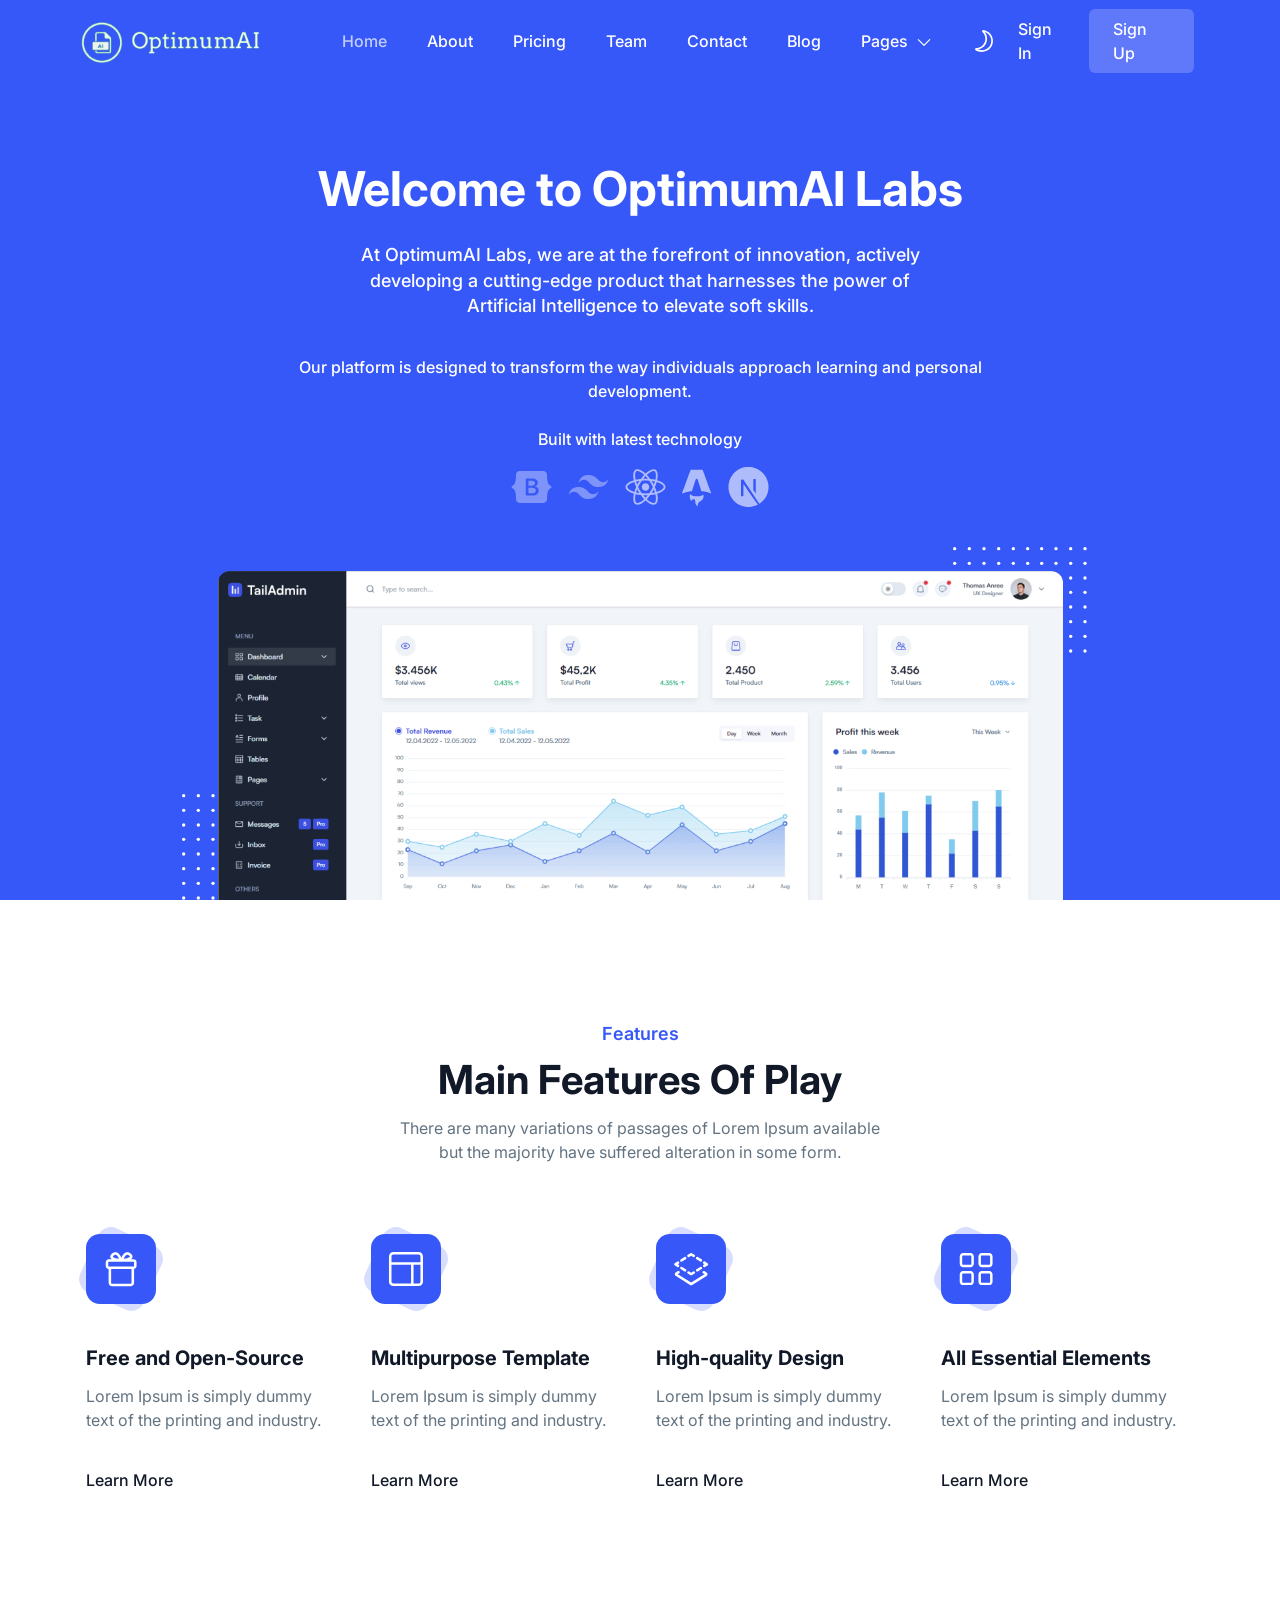
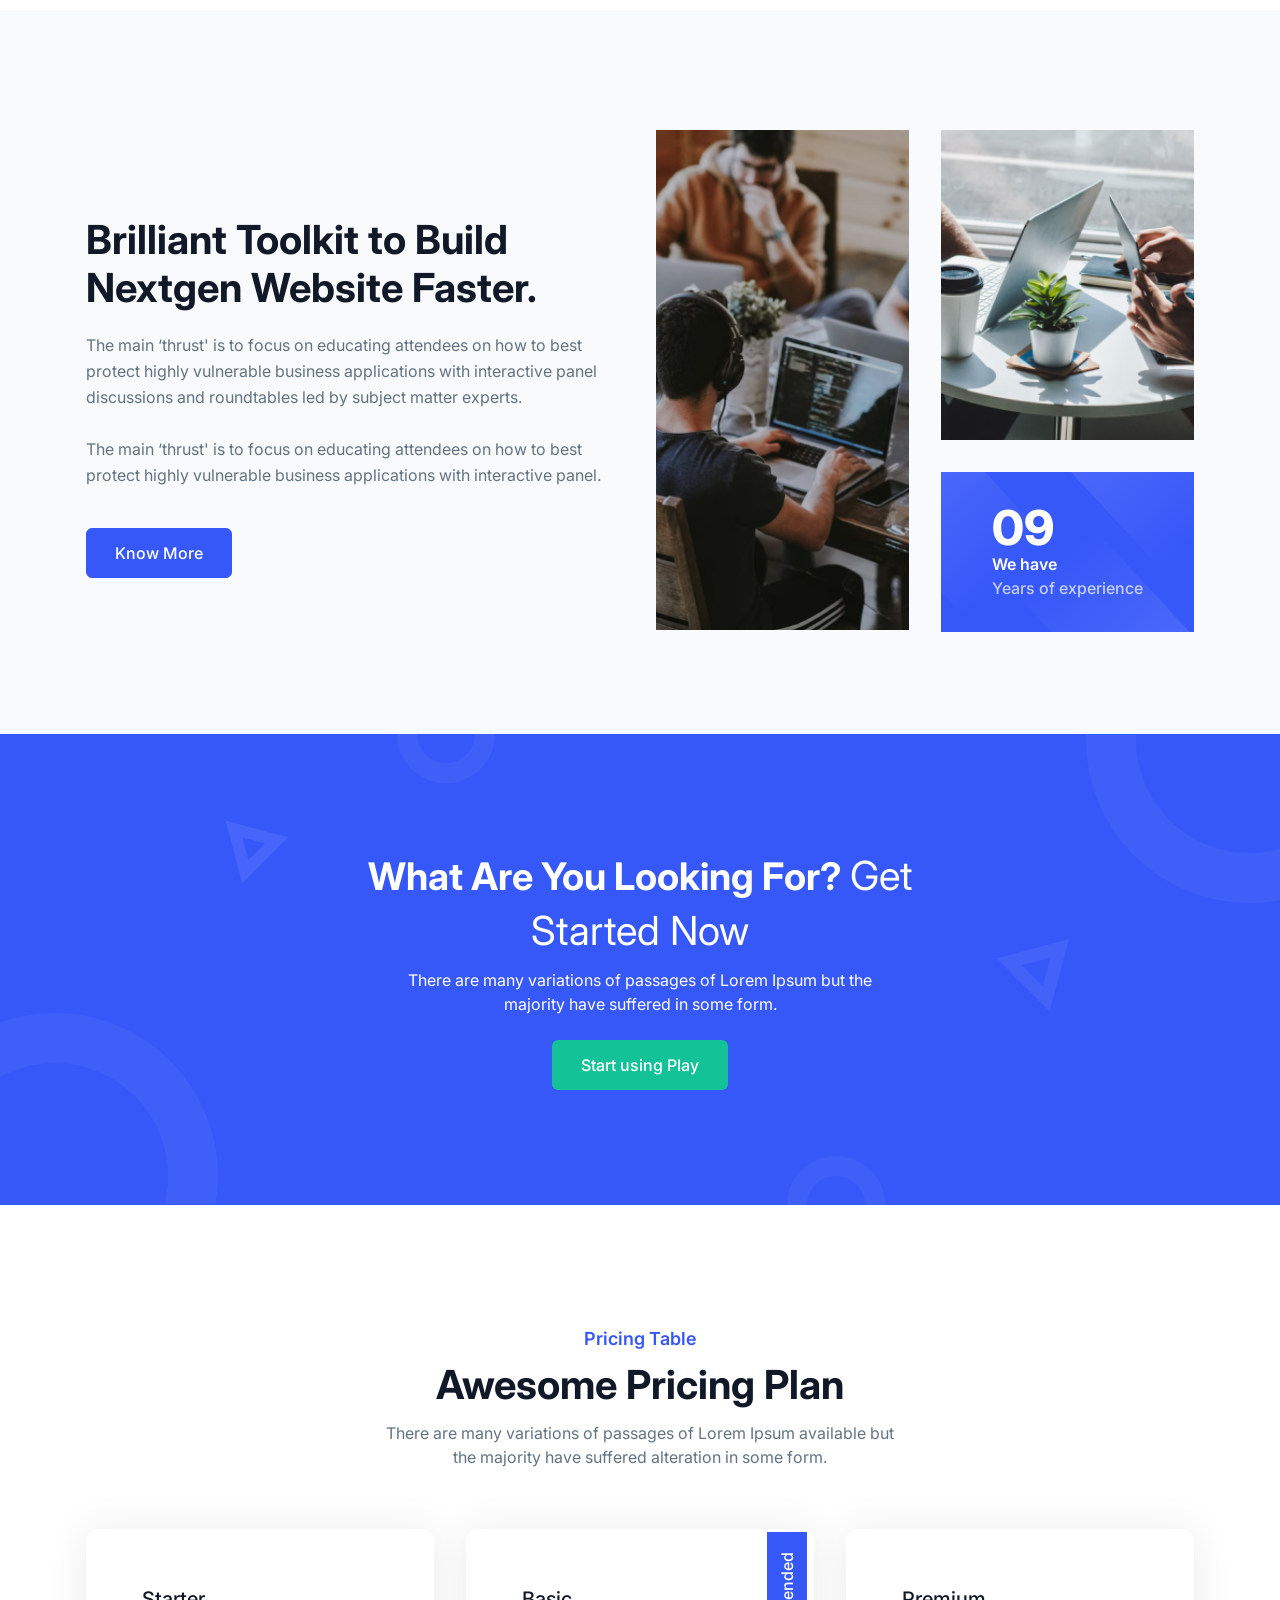
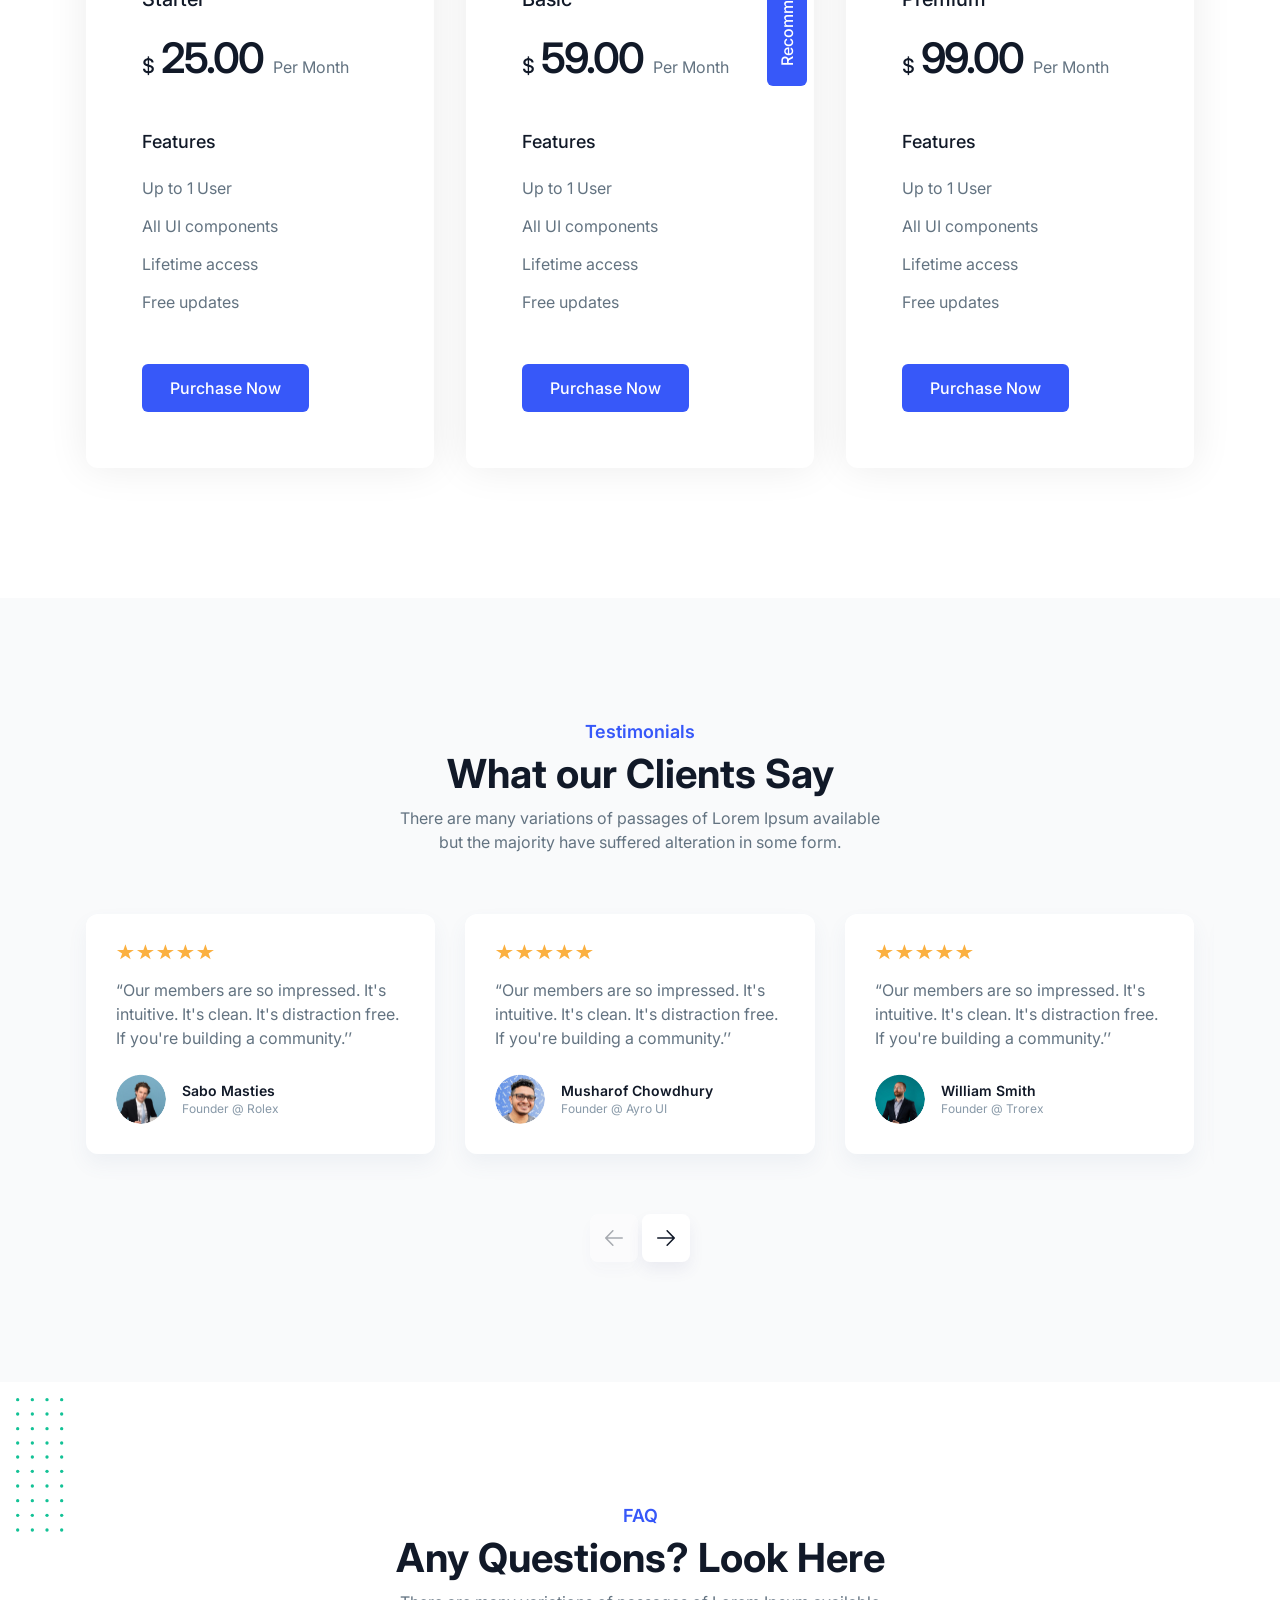
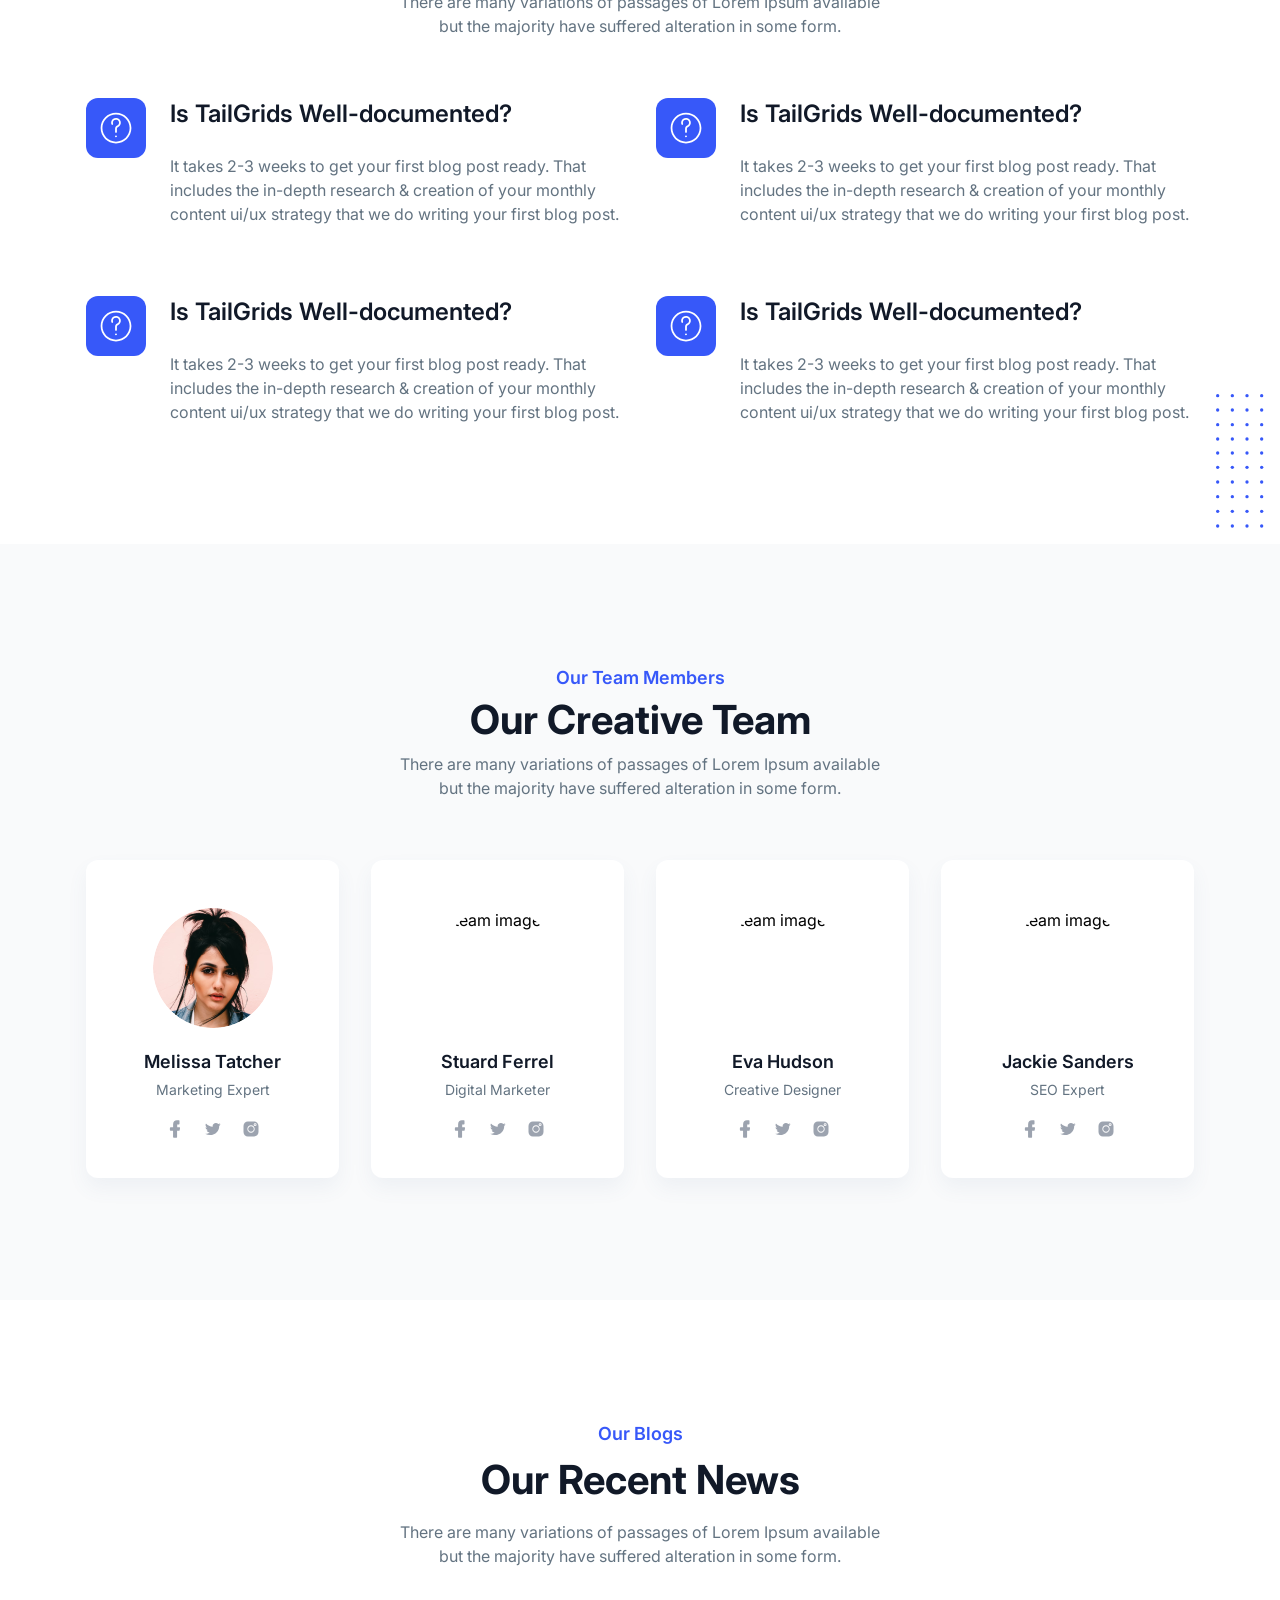
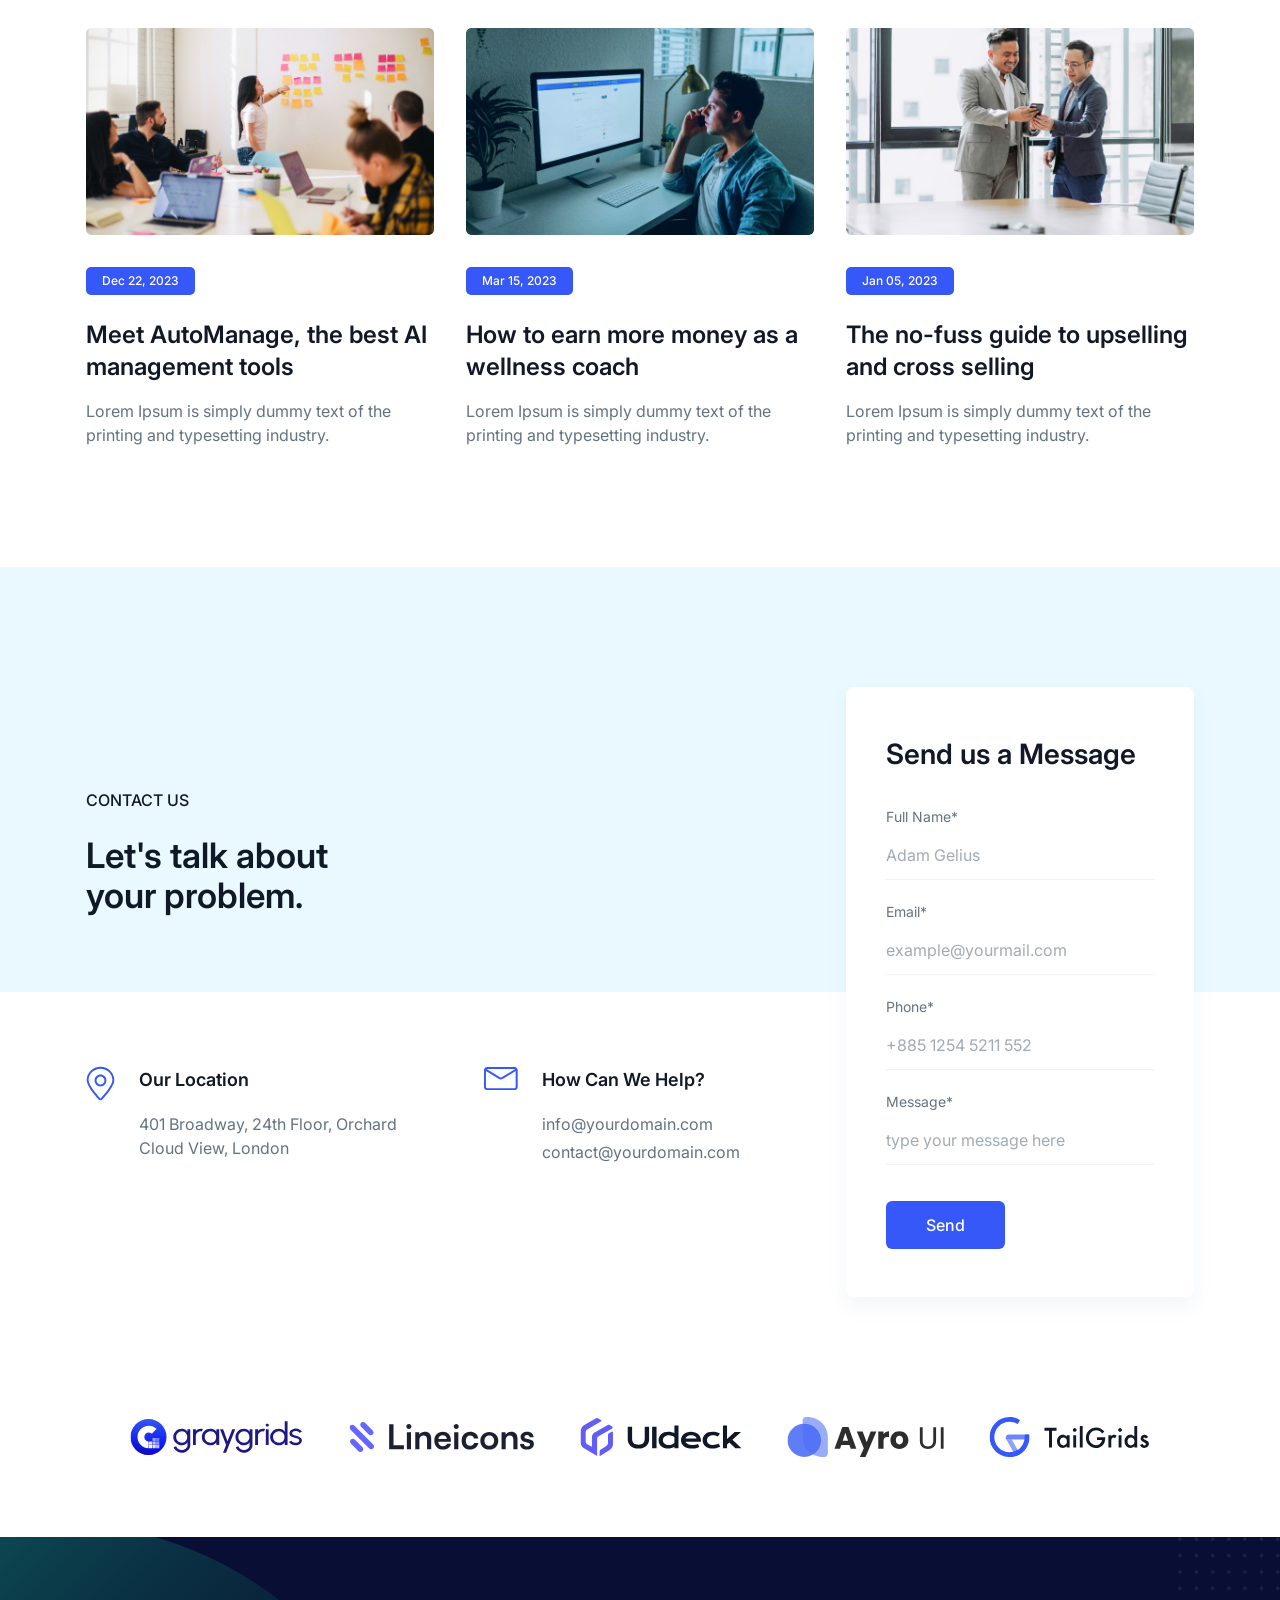
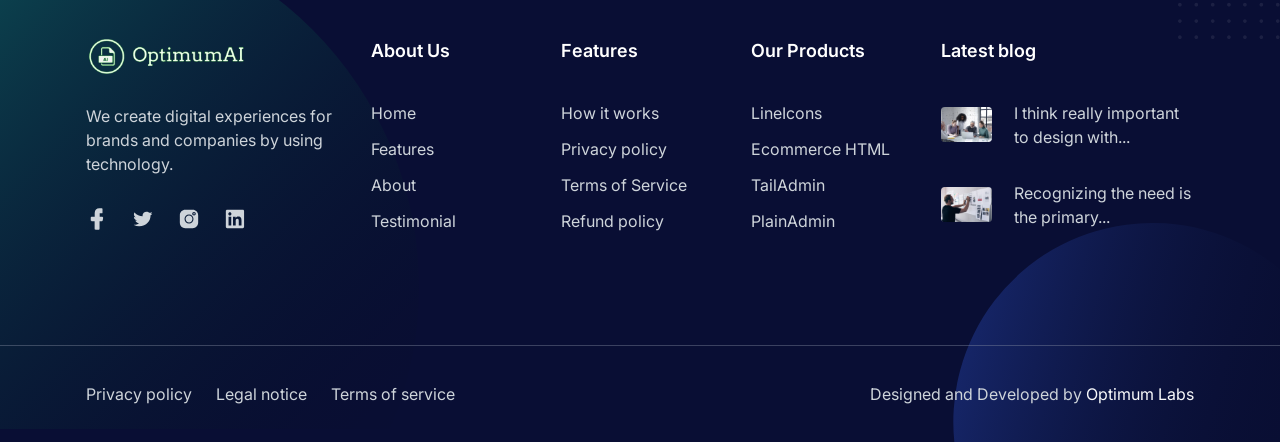
==== commit 82d7921a: "Update index.html updated Made few changes where removed download button and github repo link" ====
--- a/index.html
+++ b/index.html
@@ -197,6 +197,7 @@
               At OptimumAI Labs, we are at the forefront of innovation, actively developing a cutting-edge product that
               harnesses the power of Artificial Intelligence to elevate soft skills. 
             </p>
+          <!--
             <ul class="mb-10 flex flex-wrap items-center justify-center gap-5">
               <li>
                 <a href="#"
@@ -223,6 +224,7 @@
                 </a>
               </li>
             </ul>
+          -->
             <div>
               <p class="mb-4 text-center text-base font-medium text-white">
                 Our platform is designed to
@@ -2580,4 +2582,4 @@
   </script>
 </body>
 
-</html>+</html>
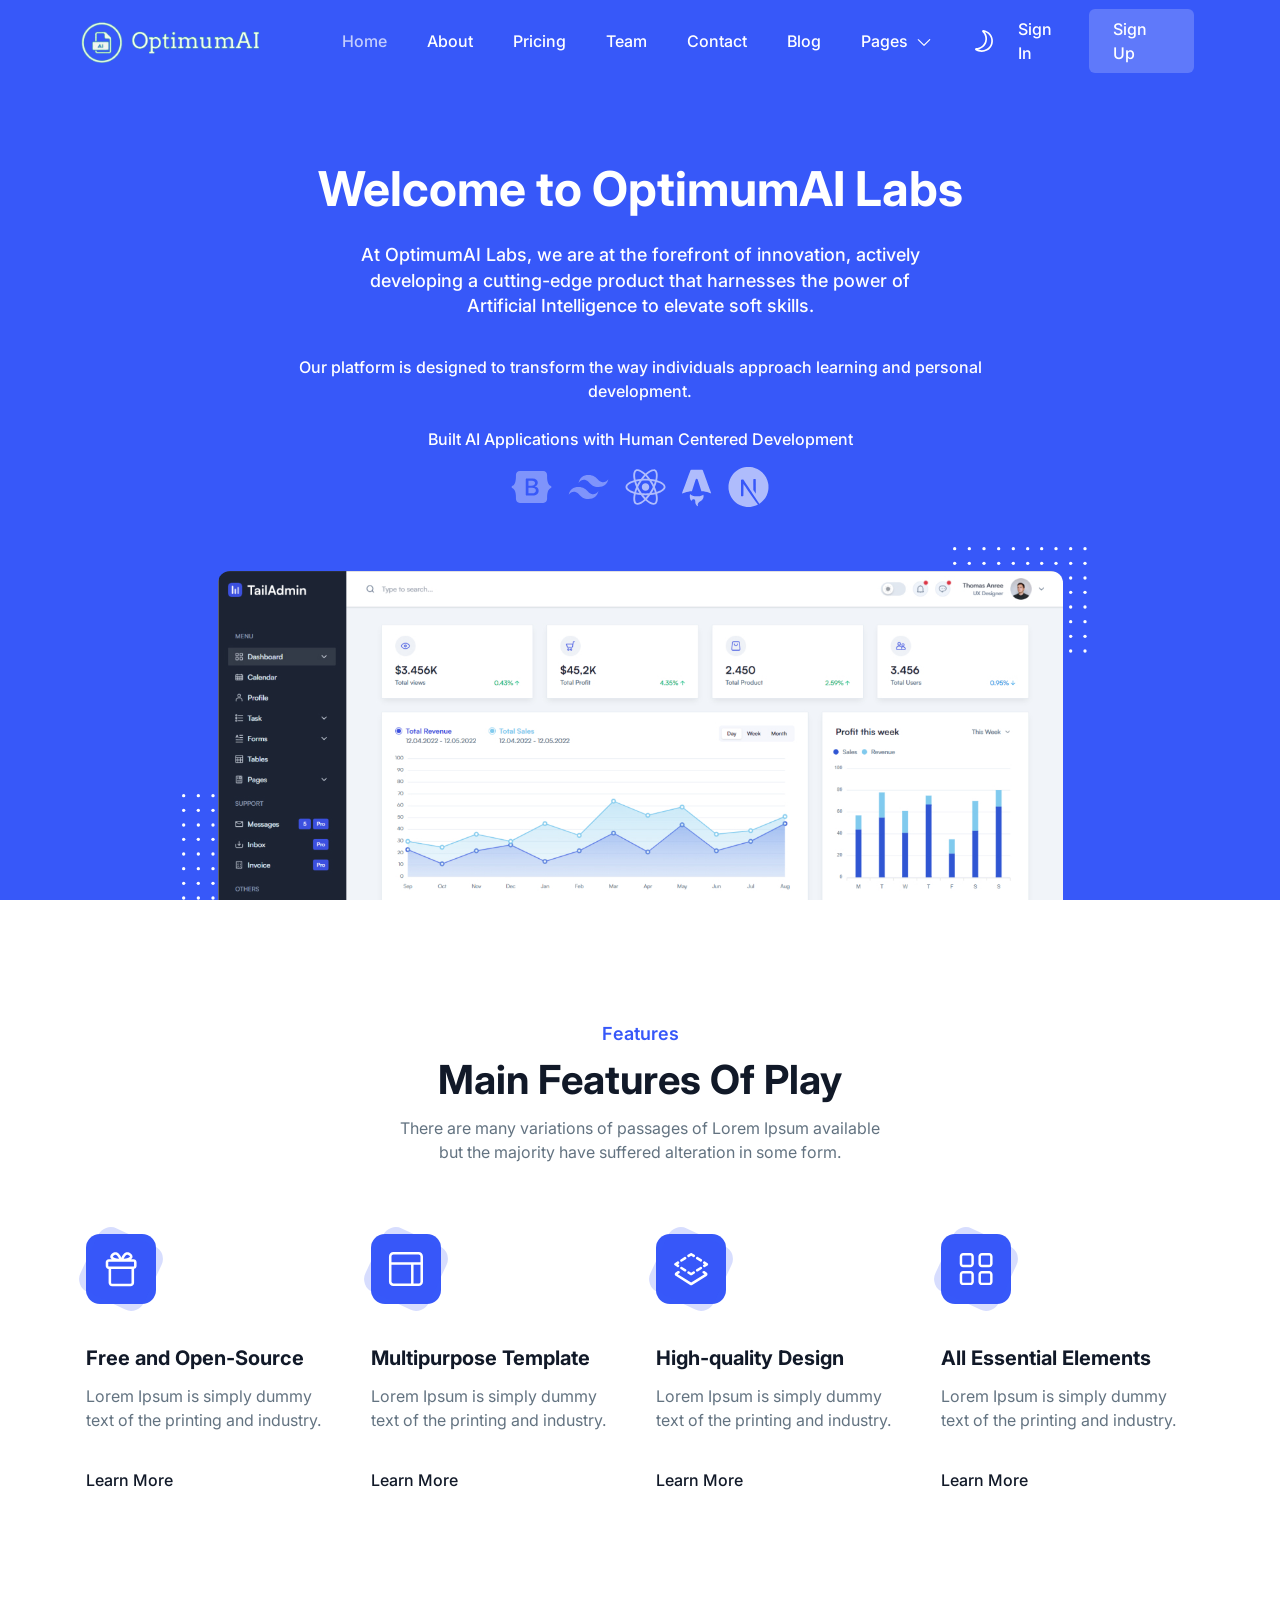
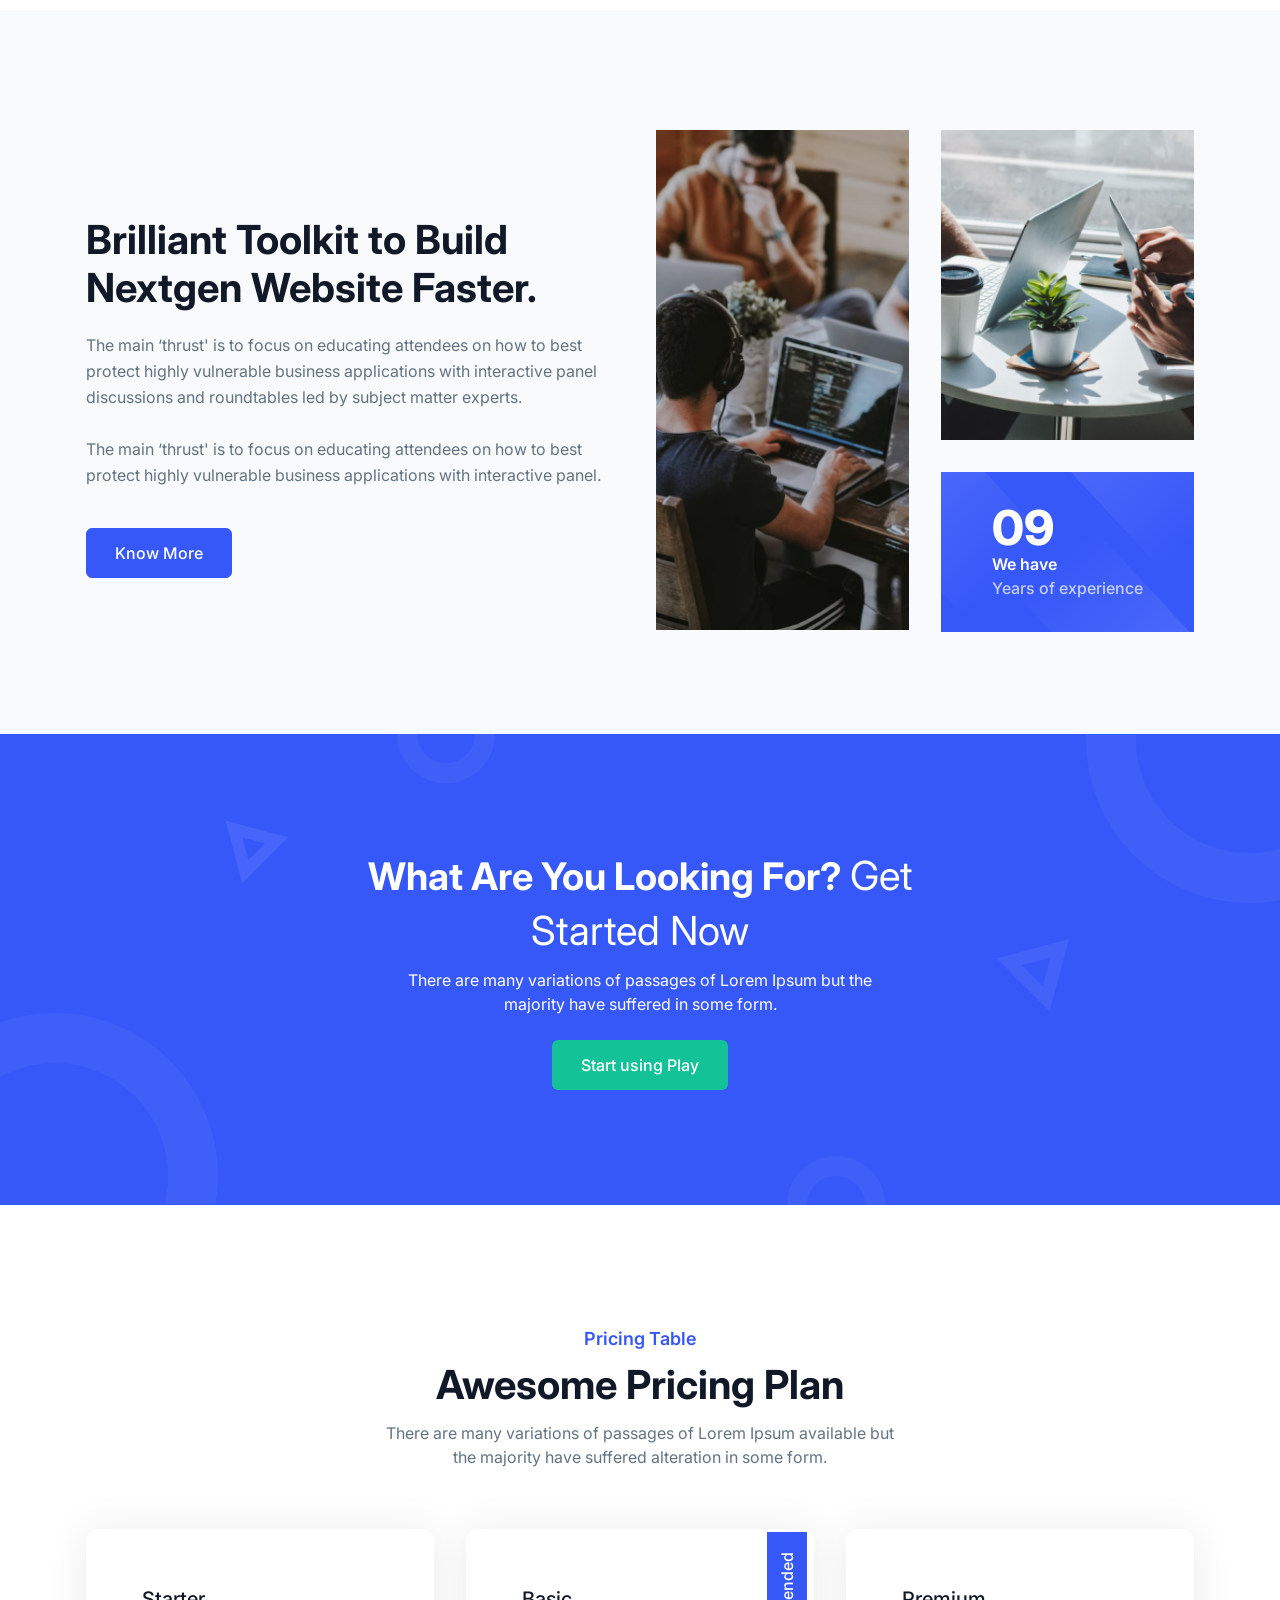
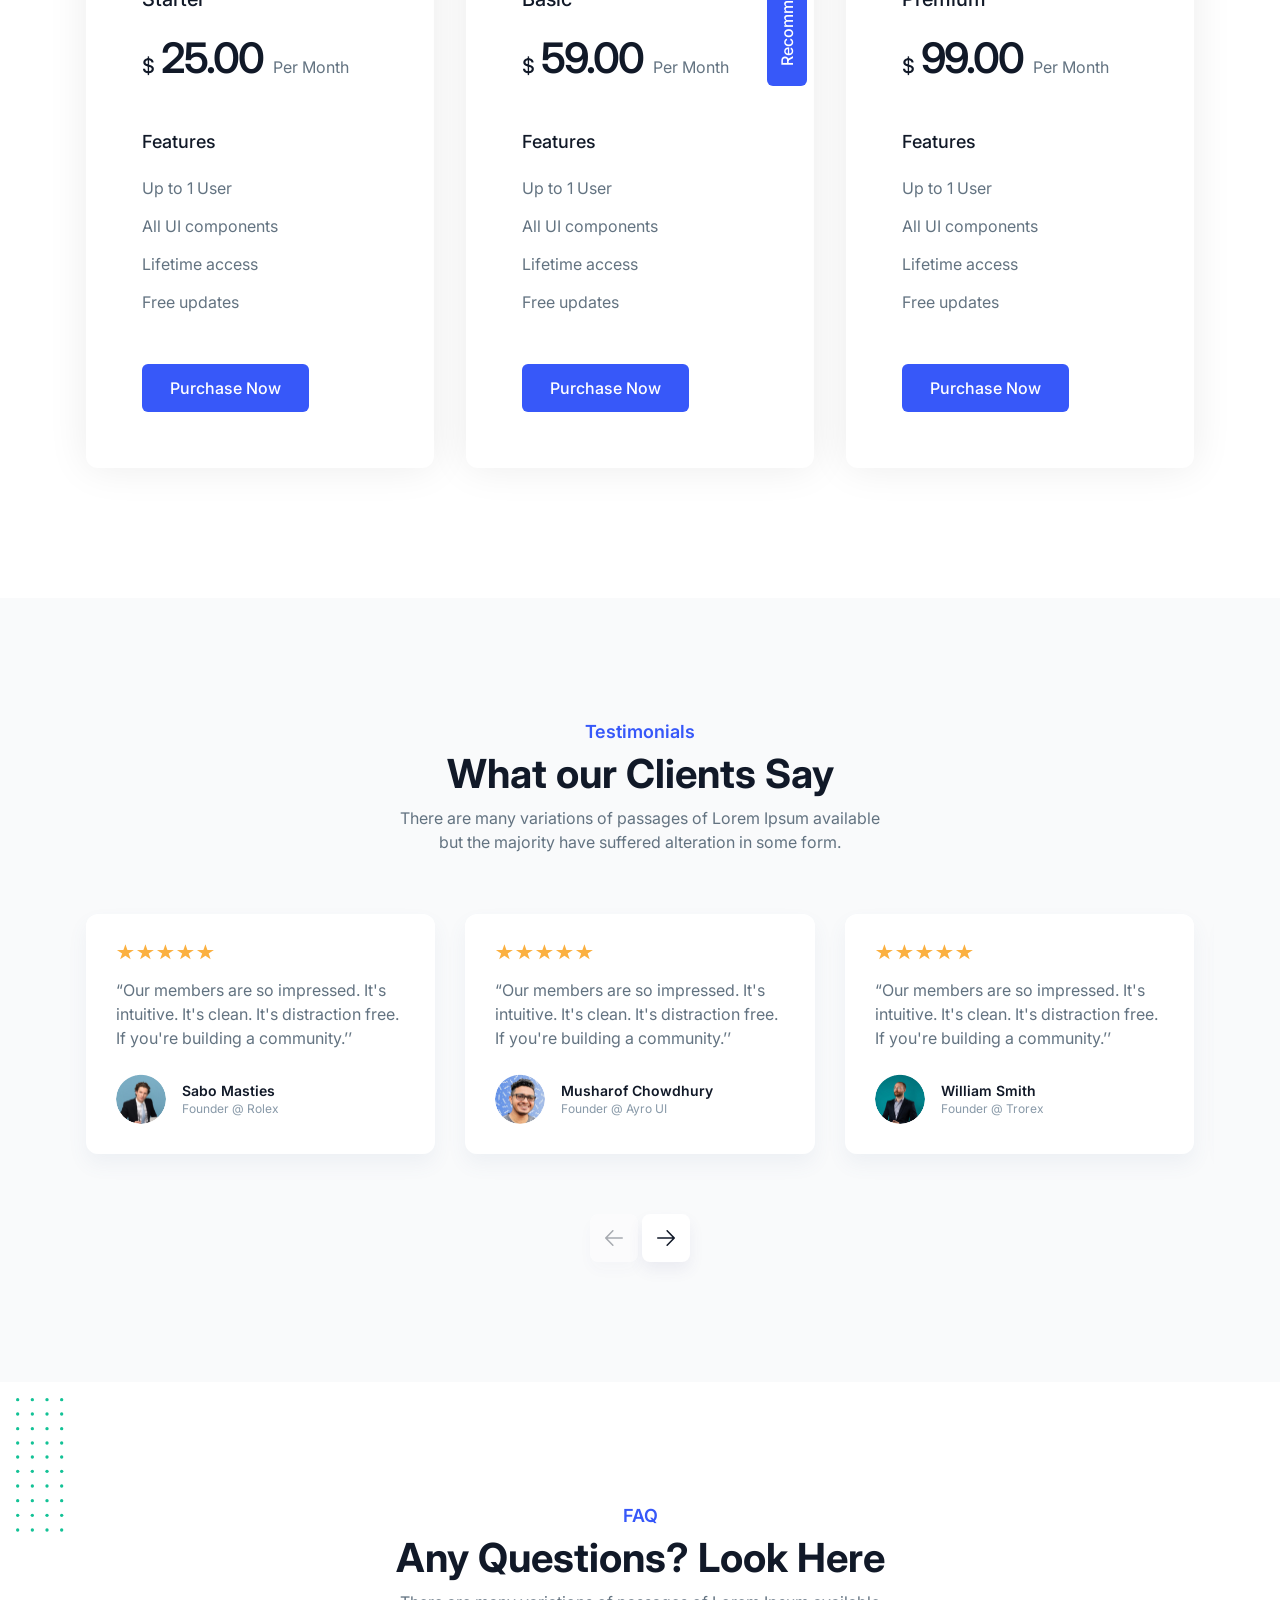
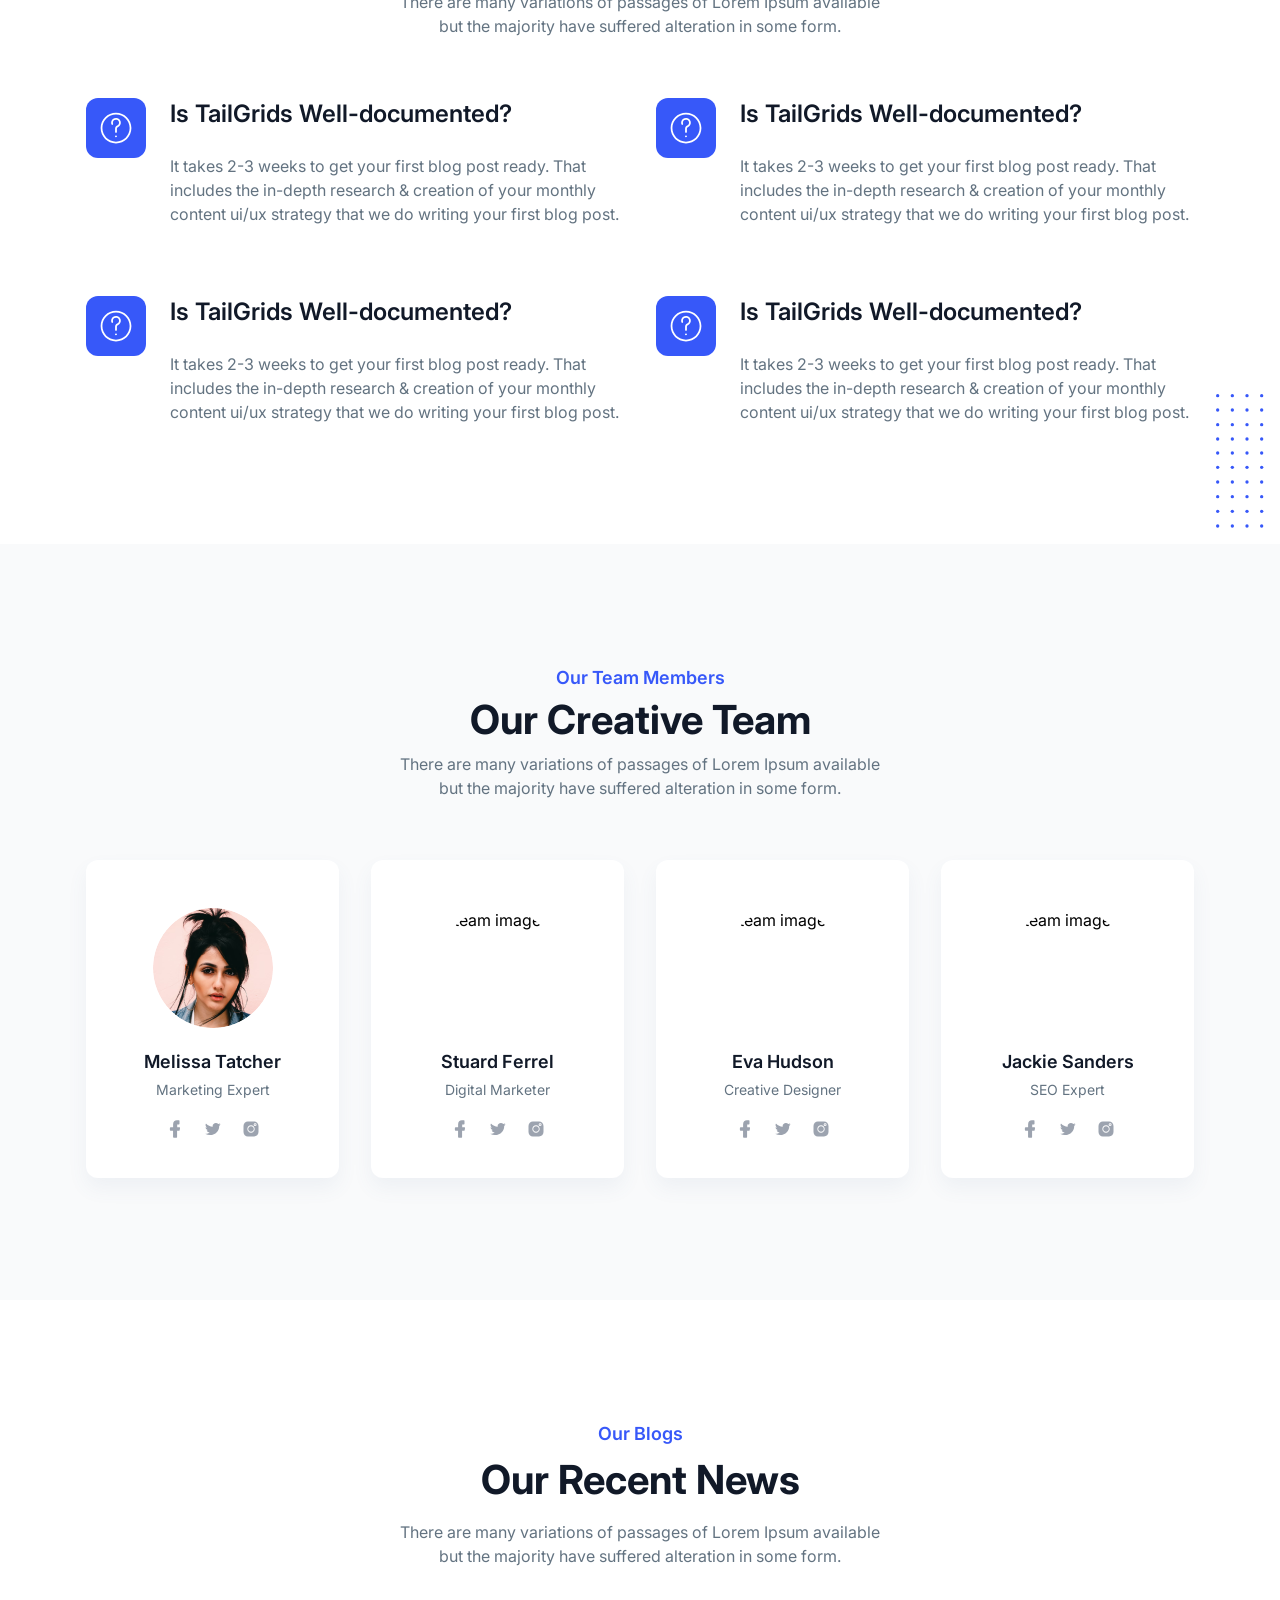
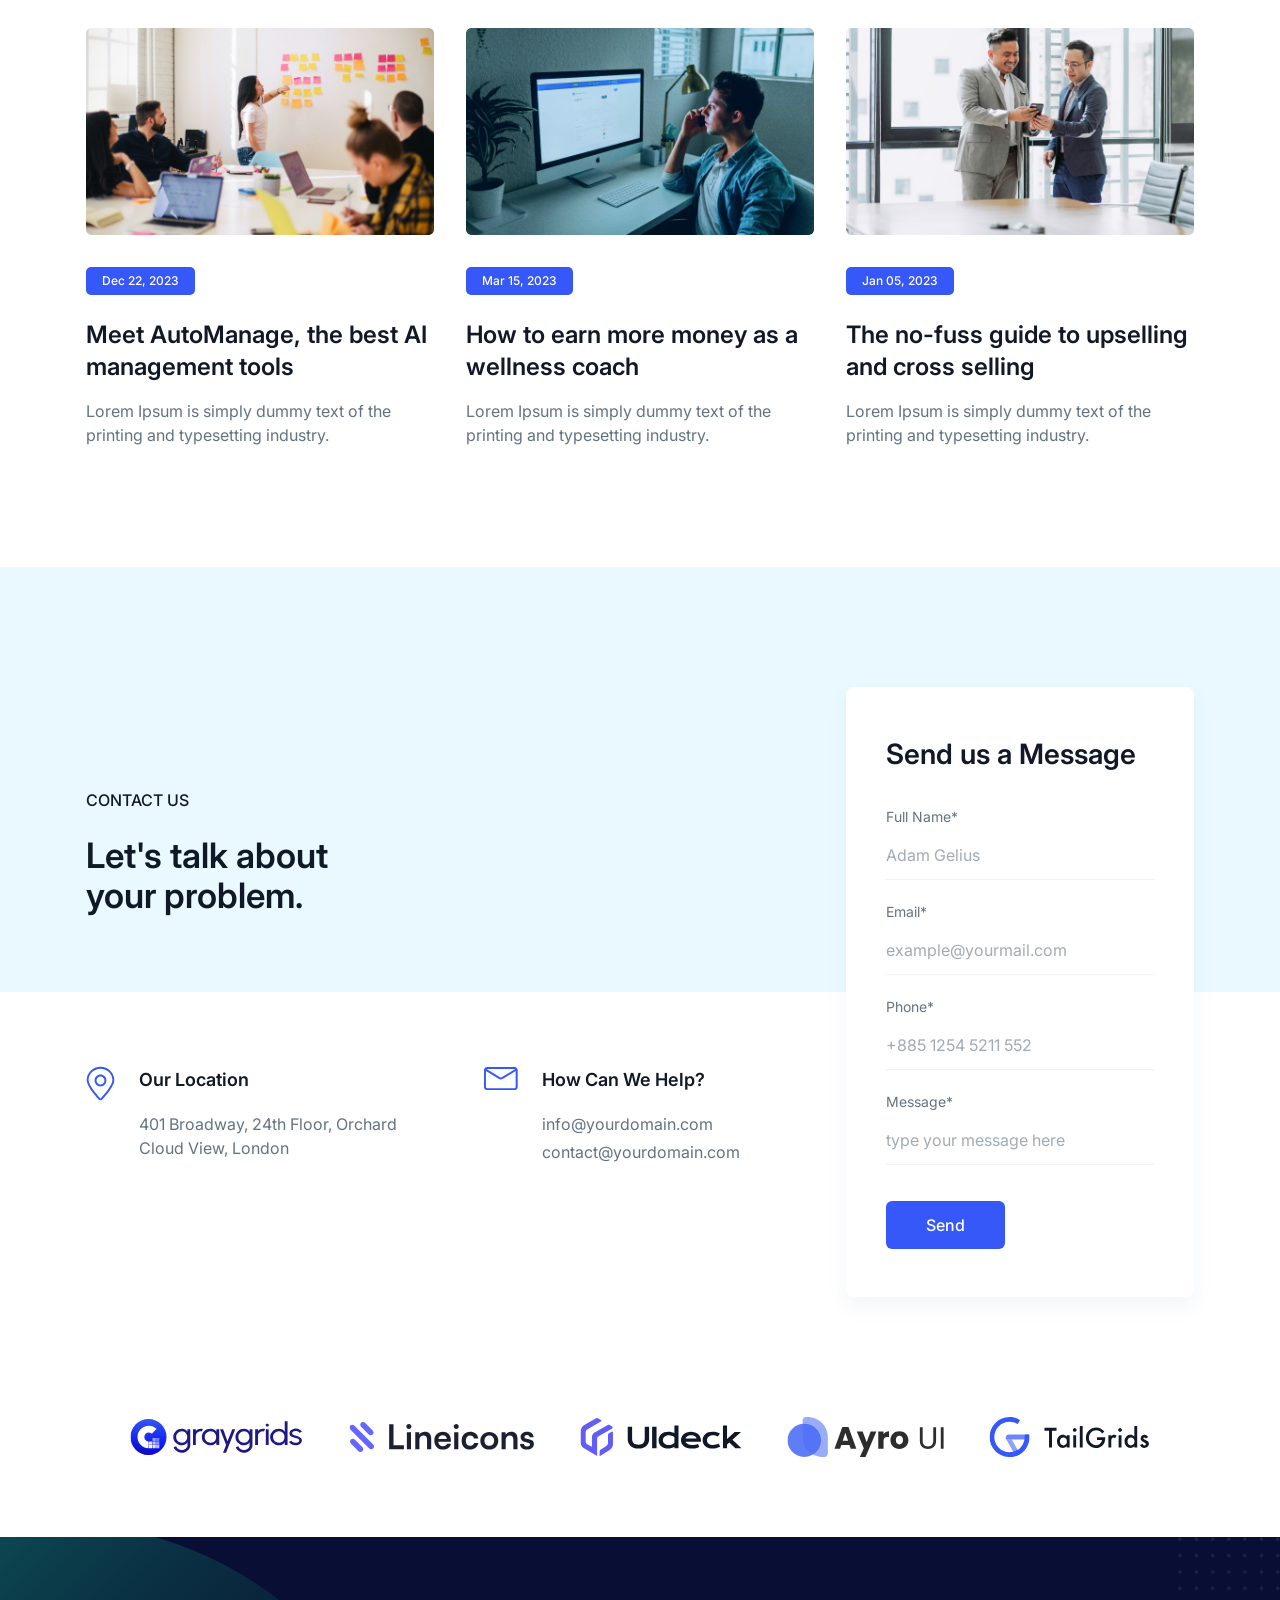
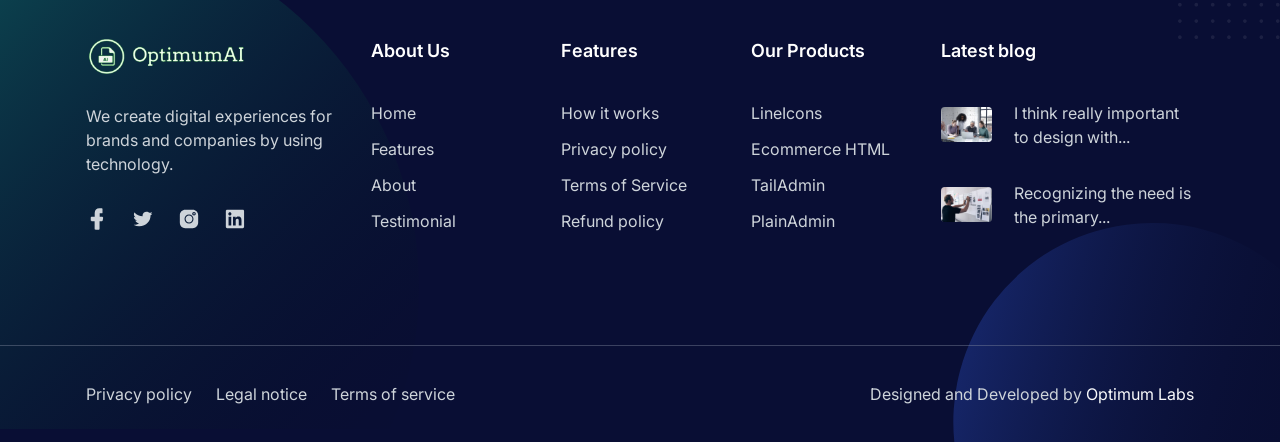
==== commit b52a456d: "Updated  github url removed removed github  templates  urls" ====
--- a/index.html
+++ b/index.html
@@ -197,40 +197,12 @@
               At OptimumAI Labs, we are at the forefront of innovation, actively developing a cutting-edge product that
               harnesses the power of Artificial Intelligence to elevate soft skills. 
             </p>
-          <!--
-            <ul class="mb-10 flex flex-wrap items-center justify-center gap-5">
-              <li>
-                <a href="#"
-                  class="inline-flex items-center justify-center rounded-md bg-white px-7 py-[14px] text-center text-base font-medium text-dark shadow-1 transition duration-300 ease-in-out hover:bg-gray-2 hover:text-body-color">
-                  Download Now
-                </a>
-              </li>
-              <li>
-                <a href="https://github.com/Optimum-labs/optimum-web-template" target="_blank"
-                  class="flex items-center gap-4 rounded-md bg-white/[0.12] px-6 py-[14px] text-base font-medium text-white transition duration-300 ease-in-out hover:bg-white hover:text-dark">
-                  <svg class="fill-current" width="24" height="24" viewBox="0 0 24 24" fill="none"
-                    xmlns="http://www.w3.org/2000/svg">
-                    <g clip-path="url(#clip0_2005_10818)">
-                      <path
-                        d="M12 0.674805C5.625 0.674805 0.375 5.8498 0.375 12.2998C0.375 17.3998 3.7125 21.7498 8.3625 23.3248C8.9625 23.4373 9.15 23.0623 9.15 22.7998C9.15 22.5373 9.15 21.7873 9.1125 20.7748C5.8875 21.5248 5.2125 19.1998 5.2125 19.1998C4.6875 17.8873 3.9 17.5123 3.9 17.5123C2.85 16.7623 3.9375 16.7623 3.9375 16.7623C5.1 16.7998 5.7375 17.9623 5.7375 17.9623C6.75 19.7623 8.475 19.2373 9.1125 18.8998C9.225 18.1498 9.525 17.6248 9.8625 17.3248C7.3125 17.0623 4.575 16.0498 4.575 11.6248C4.575 10.3498 5.0625 9.3373 5.775 8.5498C5.6625 8.2873 5.25 7.0873 5.8875 5.4748C5.8875 5.4748 6.9 5.1748 9.1125 6.6748C10.05 6.4123 11.025 6.2623 12.0375 6.2623C13.05 6.2623 14.0625 6.3748 14.9625 6.6748C17.175 5.2123 18.15 5.4748 18.15 5.4748C18.7875 7.0498 18.4125 8.2873 18.2625 8.5498C19.0125 9.3373 19.4625 10.3873 19.4625 11.6248C19.4625 16.0498 16.725 17.0623 14.175 17.3248C14.5875 17.6998 14.9625 18.4498 14.9625 19.4998C14.9625 21.0748 14.925 22.3123 14.925 22.6873C14.925 22.9873 15.15 23.3248 15.7125 23.2123C20.2875 21.6748 23.625 17.3623 23.625 12.2248C23.5875 5.8498 18.375 0.674805 12 0.674805Z" />
-                    </g>
-                    <defs>
-                      <clipPath id="clip0_2005_10818">
-                        <rect width="24" height="24" fill="white" />
-                      </clipPath>
-                    </defs>
-                  </svg>
-                  Star on Github
-                </a>
-              </li>
-            </ul>
-          -->
             <div>
               <p class="mb-4 text-center text-base font-medium text-white">
                 Our platform is designed to
               transform the way individuals approach learning and personal development.
               <br /><br />
-                Built with latest technology
+                Built AI Applications with Human Centered Development
               </p>
               <div class="wow fadeInUp flex items-center justify-center gap-4 text-center" data-wow-delay=".3s">
                 <a href="https://github.com/uideck/play-bootstrap/"
@@ -248,7 +220,7 @@
                   </svg>
                 </a>
 
-                <a href="https://github.com/TailGrids/play-tailwind/"
+                <a href="/"
                   class="text-white/60 duration-300 ease-in-out hover:text-white" target="_blank">
                   <svg class="fill-current" width="41" height="26" viewBox="0 0 41 26" fill="none"
                     xmlns="http://www.w3.org/2000/svg">
@@ -263,7 +235,7 @@
                   </svg>
                 </a>
 
-                <a href="https://github.com/NextJSTemplates/play-nextjs"
+                <a href=""
                   class="text-white/60 duration-300 ease-in-out hover:text-white" target="_blank">
                   <svg class="fill-current" width="41" height="36" viewBox="0 0 41 36" fill="none"
                     xmlns="http://www.w3.org/2000/svg">
@@ -274,7 +246,7 @@
                   </svg>
                 </a>
 
-                <a href="https://github.com/TailGrids/play-astro/"
+                <a href=""
                   class="text-white/60 duration-300 ease-in-out hover:text-white" target="_blank">
                   <svg class="mt-0.5 fill-current" width="30" height="38" viewBox="0 0 30 38" fill="none"
                     xmlns="http://www.w3.org/2000/svg">
@@ -292,7 +264,7 @@
                   </svg>
                 </a>
 
-                <a href="https://github.com/NextJSTemplates/play-nextjs"
+                <a href=""
                   class="text-white/60 duration-300 ease-in-out hover:text-white" target="_blank">
                   <svg class="fill-current" width="41" height="40" viewBox="0 0 41 40" fill="none"
                     xmlns="http://www.w3.org/2000/svg">
